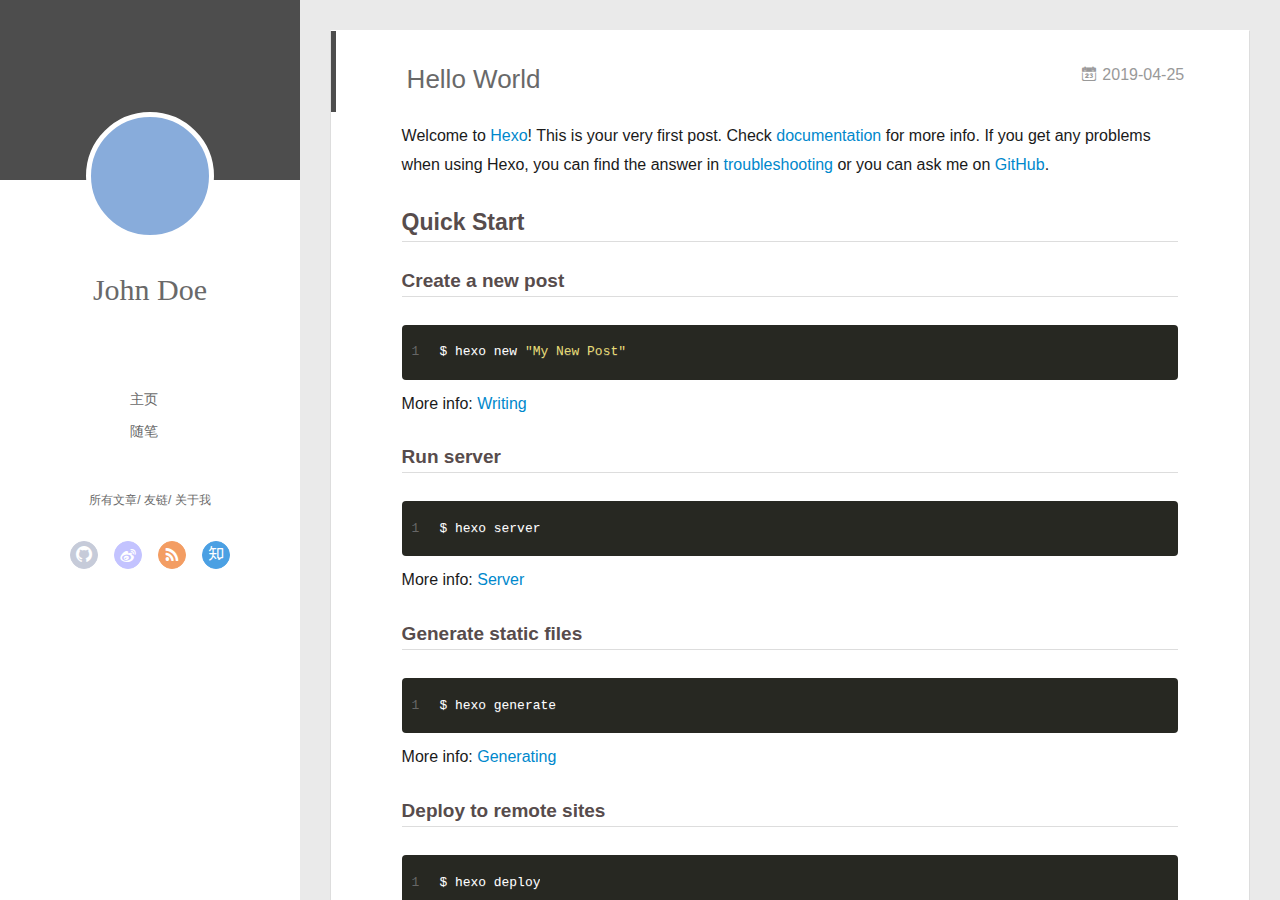
==== index.html @ 86661633 "Site updated: 2019-04-25 14:49:35" ====
<!DOCTYPE html>
<html>
<head><meta name="generator" content="Hexo 3.8.0">
  <meta charset="utf-8">
  
  <meta name="renderer" content="webkit">
  <meta http-equiv="X-UA-Compatible" content="IE=edge">
  <link rel="dns-prefetch" href="http://yoursite.com">
  <title>Hexo</title>
  <meta name="viewport" content="width=device-width, initial-scale=1, maximum-scale=1">
  <meta property="og:type" content="website">
<meta property="og:title" content="Hexo">
<meta property="og:url" content="http://yoursite.com/index.html">
<meta property="og:site_name" content="Hexo">
<meta property="og:locale" content="default">
<meta name="twitter:card" content="summary">
<meta name="twitter:title" content="Hexo">
  
    <link rel="alternative" href="/atom.xml" title="Hexo" type="application/atom+xml">
  
  
    <link rel="icon" href="/favicon.png">
  
  <link rel="stylesheet" type="text/css" href="/./main.0cf68a.css">
  <style type="text/css">
  
    #container.show {
      background: linear-gradient(200deg,#a0cfe4,#e8c37e);
    }
  </style>
  

  

</head>
</html>
<body>
  <div id="container" q-class="show:isCtnShow">
    <canvas id="anm-canvas" class="anm-canvas"></canvas>
    <div class="left-col" q-class="show:isShow">
      
<div class="overlay" style="background: #4d4d4d"></div>
<div class="intrude-less">
	<header id="header" class="inner">
		<a href="/" class="profilepic">
			<img src class="js-avatar">
		</a>
		<hgroup>
		  <h1 class="header-author"><a href="/">John Doe</a></h1>
		</hgroup>
		

		<nav class="header-menu">
			<ul>
			
				<li><a href="/">主页</a></li>
	        
				<li><a href="/tags/随笔/">随笔</a></li>
	        
			</ul>
		</nav>
		<nav class="header-smart-menu">
    		
    			
    			<a q-on="click: openSlider(e, 'innerArchive')" href="javascript:void(0)">所有文章</a>
    			
            
    			
    			<a q-on="click: openSlider(e, 'friends')" href="javascript:void(0)">友链</a>
    			
            
    			
    			<a q-on="click: openSlider(e, 'aboutme')" href="javascript:void(0)">关于我</a>
    			
            
		</nav>
		<nav class="header-nav">
			<div class="social">
				
					<a class="github" target="_blank" href="#" title="github"><i class="icon-github"></i></a>
		        
					<a class="weibo" target="_blank" href="#" title="weibo"><i class="icon-weibo"></i></a>
		        
					<a class="rss" target="_blank" href="#" title="rss"><i class="icon-rss"></i></a>
		        
					<a class="zhihu" target="_blank" href="#" title="zhihu"><i class="icon-zhihu"></i></a>
		        
			</div>
		</nav>
	</header>		
</div>

    </div>
    <div class="mid-col" q-class="show:isShow,hide:isShow|isFalse">
      
<nav id="mobile-nav">
  	<div class="overlay js-overlay" style="background: #4d4d4d"></div>
	<div class="btnctn js-mobile-btnctn">
  		<div class="slider-trigger list" q-on="click: openSlider(e)"><i class="icon icon-sort"></i></div>
	</div>
	<div class="intrude-less">
		<header id="header" class="inner">
			<div class="profilepic">
				<img src class="js-avatar">
			</div>
			<hgroup>
			  <h1 class="header-author js-header-author">John Doe</h1>
			</hgroup>
			
			
			
				
			
				
			
			
			
			<nav class="header-nav">
				<div class="social">
					
						<a class="github" target="_blank" href="#" title="github"><i class="icon-github"></i></a>
			        
						<a class="weibo" target="_blank" href="#" title="weibo"><i class="icon-weibo"></i></a>
			        
						<a class="rss" target="_blank" href="#" title="rss"><i class="icon-rss"></i></a>
			        
						<a class="zhihu" target="_blank" href="#" title="zhihu"><i class="icon-zhihu"></i></a>
			        
				</div>
			</nav>

			<nav class="header-menu js-header-menu">
				<ul style="width: 50%">
				
				
					<li style="width: 50%"><a href="/">主页</a></li>
		        
					<li style="width: 50%"><a href="/tags/随笔/">随笔</a></li>
		        
				</ul>
			</nav>
		</header>				
	</div>
	<div class="mobile-mask" style="display:none" q-show="isShow"></div>
</nav>

      <div id="wrapper" class="body-wrap">
        <div class="menu-l">
          <div class="canvas-wrap">
            <canvas data-colors="#eaeaea" data-sectionHeight="100" data-contentId="js-content" id="myCanvas1" class="anm-canvas"></canvas>
          </div>
          <div id="js-content" class="content-ll">
            
  
    <article id="post-hello-world" class="article article-type-post  article-index" itemscope itemprop="blogPost">
  <div class="article-inner">
    
      <header class="article-header">
        
  
    <h1 itemprop="name">
      <a class="article-title" href="/2019/04/25/hello-world/">Hello World</a>
    </h1>
  

        
        <a href="/2019/04/25/hello-world/" class="archive-article-date">
  	<time datetime="2019-04-25T06:01:52.554Z" itemprop="datePublished"><i class="icon-calendar icon"></i>2019-04-25</time>
</a>
        
      </header>
    
    <div class="article-entry" itemprop="articleBody">
      
        <p>Welcome to <a href="https://hexo.io/" target="_blank" rel="noopener">Hexo</a>! This is your very first post. Check <a href="https://hexo.io/docs/" target="_blank" rel="noopener">documentation</a> for more info. If you get any problems when using Hexo, you can find the answer in <a href="https://hexo.io/docs/troubleshooting.html" target="_blank" rel="noopener">troubleshooting</a> or you can ask me on <a href="https://github.com/hexojs/hexo/issues" target="_blank" rel="noopener">GitHub</a>.</p>
<h2 id="Quick-Start"><a href="#Quick-Start" class="headerlink" title="Quick Start"></a>Quick Start</h2><h3 id="Create-a-new-post"><a href="#Create-a-new-post" class="headerlink" title="Create a new post"></a>Create a new post</h3><figure class="highlight bash"><table><tr><td class="gutter"><pre><span class="line">1</span><br></pre></td><td class="code"><pre><span class="line">$ hexo new <span class="string">"My New Post"</span></span><br></pre></td></tr></table></figure>
<p>More info: <a href="https://hexo.io/docs/writing.html" target="_blank" rel="noopener">Writing</a></p>
<h3 id="Run-server"><a href="#Run-server" class="headerlink" title="Run server"></a>Run server</h3><figure class="highlight bash"><table><tr><td class="gutter"><pre><span class="line">1</span><br></pre></td><td class="code"><pre><span class="line">$ hexo server</span><br></pre></td></tr></table></figure>
<p>More info: <a href="https://hexo.io/docs/server.html" target="_blank" rel="noopener">Server</a></p>
<h3 id="Generate-static-files"><a href="#Generate-static-files" class="headerlink" title="Generate static files"></a>Generate static files</h3><figure class="highlight bash"><table><tr><td class="gutter"><pre><span class="line">1</span><br></pre></td><td class="code"><pre><span class="line">$ hexo generate</span><br></pre></td></tr></table></figure>
<p>More info: <a href="https://hexo.io/docs/generating.html" target="_blank" rel="noopener">Generating</a></p>
<h3 id="Deploy-to-remote-sites"><a href="#Deploy-to-remote-sites" class="headerlink" title="Deploy to remote sites"></a>Deploy to remote sites</h3><figure class="highlight bash"><table><tr><td class="gutter"><pre><span class="line">1</span><br></pre></td><td class="code"><pre><span class="line">$ hexo deploy</span><br></pre></td></tr></table></figure>
<p>More info: <a href="https://hexo.io/docs/deployment.html" target="_blank" rel="noopener">Deployment</a></p>

      

      
    </div>
    <div class="article-info article-info-index">
      
      
      

      
        <p class="article-more-link">
          <a class="article-more-a" href="/2019/04/25/hello-world/">展开全文 >></a>
        </p>
      

      
      <div class="clearfix"></div>
    </div>
  </div>
</article>

<aside class="wrap-side-operation">
    <div class="mod-side-operation">
        
        <div class="jump-container" id="js-jump-container" style="display:none;">
            <a href="javascript:void(0)" class="mod-side-operation__jump-to-top">
                <i class="icon-font icon-back"></i>
            </a>
            <div id="js-jump-plan-container" class="jump-plan-container" style="top: -11px;">
                <i class="icon-font icon-plane jump-plane"></i>
            </div>
        </div>
        
        
    </div>
</aside>




  
  


          </div>
        </div>
      </div>
      <footer id="footer">
  <div class="outer">
    <div id="footer-info">
    	<div class="footer-left">
    		&copy; 2019 John Doe
    	</div>
      	<div class="footer-right">
      		<a href="http://hexo.io/" target="_blank">Hexo</a>  Theme <a href="https://github.com/litten/hexo-theme-yilia" target="_blank">Yilia</a> by Litten
      	</div>
    </div>
  </div>
</footer>
    </div>
    <script>
	var yiliaConfig = {
		mathjax: false,
		isHome: true,
		isPost: false,
		isArchive: false,
		isTag: false,
		isCategory: false,
		open_in_new: false,
		toc_hide_index: true,
		root: "/",
		innerArchive: true,
		showTags: false
	}
</script>

<script>!function(t){function n(e){if(r[e])return r[e].exports;var i=r[e]={exports:{},id:e,loaded:!1};return t[e].call(i.exports,i,i.exports,n),i.loaded=!0,i.exports}var r={};n.m=t,n.c=r,n.p="./",n(0)}([function(t,n,r){r(195),t.exports=r(191)},function(t,n,r){var e=r(3),i=r(52),o=r(27),u=r(28),c=r(53),f="prototype",a=function(t,n,r){var s,l,h,v,p=t&a.F,d=t&a.G,y=t&a.S,g=t&a.P,b=t&a.B,m=d?e:y?e[n]||(e[n]={}):(e[n]||{})[f],x=d?i:i[n]||(i[n]={}),w=x[f]||(x[f]={});d&&(r=n);for(s in r)l=!p&&m&&void 0!==m[s],h=(l?m:r)[s],v=b&&l?c(h,e):g&&"function"==typeof h?c(Function.call,h):h,m&&u(m,s,h,t&a.U),x[s]!=h&&o(x,s,v),g&&w[s]!=h&&(w[s]=h)};e.core=i,a.F=1,a.G=2,a.S=4,a.P=8,a.B=16,a.W=32,a.U=64,a.R=128,t.exports=a},function(t,n,r){var e=r(6);t.exports=function(t){if(!e(t))throw TypeError(t+" is not an object!");return t}},function(t,n){var r=t.exports="undefined"!=typeof window&&window.Math==Math?window:"undefined"!=typeof self&&self.Math==Math?self:Function("return this")();"number"==typeof __g&&(__g=r)},function(t,n){t.exports=function(t){try{return!!t()}catch(t){return!0}}},function(t,n){var r=t.exports="undefined"!=typeof window&&window.Math==Math?window:"undefined"!=typeof self&&self.Math==Math?self:Function("return this")();"number"==typeof __g&&(__g=r)},function(t,n){t.exports=function(t){return"object"==typeof t?null!==t:"function"==typeof t}},function(t,n,r){var e=r(126)("wks"),i=r(76),o=r(3).Symbol,u="function"==typeof o;(t.exports=function(t){return e[t]||(e[t]=u&&o[t]||(u?o:i)("Symbol."+t))}).store=e},function(t,n){var r={}.hasOwnProperty;t.exports=function(t,n){return r.call(t,n)}},function(t,n,r){var e=r(94),i=r(33);t.exports=function(t){return e(i(t))}},function(t,n,r){t.exports=!r(4)(function(){return 7!=Object.defineProperty({},"a",{get:function(){return 7}}).a})},function(t,n,r){var e=r(2),i=r(167),o=r(50),u=Object.defineProperty;n.f=r(10)?Object.defineProperty:function(t,n,r){if(e(t),n=o(n,!0),e(r),i)try{return u(t,n,r)}catch(t){}if("get"in r||"set"in r)throw TypeError("Accessors not supported!");return"value"in r&&(t[n]=r.value),t}},function(t,n,r){t.exports=!r(18)(function(){return 7!=Object.defineProperty({},"a",{get:function(){return 7}}).a})},function(t,n,r){var e=r(14),i=r(22);t.exports=r(12)?function(t,n,r){return e.f(t,n,i(1,r))}:function(t,n,r){return t[n]=r,t}},function(t,n,r){var e=r(20),i=r(58),o=r(42),u=Object.defineProperty;n.f=r(12)?Object.defineProperty:function(t,n,r){if(e(t),n=o(n,!0),e(r),i)try{return u(t,n,r)}catch(t){}if("get"in r||"set"in r)throw TypeError("Accessors not supported!");return"value"in r&&(t[n]=r.value),t}},function(t,n,r){var e=r(40)("wks"),i=r(23),o=r(5).Symbol,u="function"==typeof o;(t.exports=function(t){return e[t]||(e[t]=u&&o[t]||(u?o:i)("Symbol."+t))}).store=e},function(t,n,r){var e=r(67),i=Math.min;t.exports=function(t){return t>0?i(e(t),9007199254740991):0}},function(t,n,r){var e=r(46);t.exports=function(t){return Object(e(t))}},function(t,n){t.exports=function(t){try{return!!t()}catch(t){return!0}}},function(t,n,r){var e=r(63),i=r(34);t.exports=Object.keys||function(t){return e(t,i)}},function(t,n,r){var e=r(21);t.exports=function(t){if(!e(t))throw TypeError(t+" is not an object!");return t}},function(t,n){t.exports=function(t){return"object"==typeof t?null!==t:"function"==typeof t}},function(t,n){t.exports=function(t,n){return{enumerable:!(1&t),configurable:!(2&t),writable:!(4&t),value:n}}},function(t,n){var r=0,e=Math.random();t.exports=function(t){return"Symbol(".concat(void 0===t?"":t,")_",(++r+e).toString(36))}},function(t,n){var r={}.hasOwnProperty;t.exports=function(t,n){return r.call(t,n)}},function(t,n){var r=t.exports={version:"2.4.0"};"number"==typeof __e&&(__e=r)},function(t,n){t.exports=function(t){if("function"!=typeof t)throw TypeError(t+" is not a function!");return t}},function(t,n,r){var e=r(11),i=r(66);t.exports=r(10)?function(t,n,r){return e.f(t,n,i(1,r))}:function(t,n,r){return t[n]=r,t}},function(t,n,r){var e=r(3),i=r(27),o=r(24),u=r(76)("src"),c="toString",f=Function[c],a=(""+f).split(c);r(52).inspectSource=function(t){return f.call(t)},(t.exports=function(t,n,r,c){var f="function"==typeof r;f&&(o(r,"name")||i(r,"name",n)),t[n]!==r&&(f&&(o(r,u)||i(r,u,t[n]?""+t[n]:a.join(String(n)))),t===e?t[n]=r:c?t[n]?t[n]=r:i(t,n,r):(delete t[n],i(t,n,r)))})(Function.prototype,c,function(){return"function"==typeof this&&this[u]||f.call(this)})},function(t,n,r){var e=r(1),i=r(4),o=r(46),u=function(t,n,r,e){var i=String(o(t)),u="<"+n;return""!==r&&(u+=" "+r+'="'+String(e).replace(/"/g,"&quot;")+'"'),u+">"+i+"</"+n+">"};t.exports=function(t,n){var r={};r[t]=n(u),e(e.P+e.F*i(function(){var n=""[t]('"');return n!==n.toLowerCase()||n.split('"').length>3}),"String",r)}},function(t,n,r){var e=r(115),i=r(46);t.exports=function(t){return e(i(t))}},function(t,n,r){var e=r(116),i=r(66),o=r(30),u=r(50),c=r(24),f=r(167),a=Object.getOwnPropertyDescriptor;n.f=r(10)?a:function(t,n){if(t=o(t),n=u(n,!0),f)try{return a(t,n)}catch(t){}if(c(t,n))return i(!e.f.call(t,n),t[n])}},function(t,n,r){var e=r(24),i=r(17),o=r(145)("IE_PROTO"),u=Object.prototype;t.exports=Object.getPrototypeOf||function(t){return t=i(t),e(t,o)?t[o]:"function"==typeof t.constructor&&t instanceof t.constructor?t.constructor.prototype:t instanceof Object?u:null}},function(t,n){t.exports=function(t){if(void 0==t)throw TypeError("Can't call method on  "+t);return t}},function(t,n){t.exports="constructor,hasOwnProperty,isPrototypeOf,propertyIsEnumerable,toLocaleString,toString,valueOf".split(",")},function(t,n){t.exports={}},function(t,n){t.exports=!0},function(t,n){n.f={}.propertyIsEnumerable},function(t,n,r){var e=r(14).f,i=r(8),o=r(15)("toStringTag");t.exports=function(t,n,r){t&&!i(t=r?t:t.prototype,o)&&e(t,o,{configurable:!0,value:n})}},function(t,n,r){var e=r(40)("keys"),i=r(23);t.exports=function(t){return e[t]||(e[t]=i(t))}},function(t,n,r){var e=r(5),i="__core-js_shared__",o=e[i]||(e[i]={});t.exports=function(t){return o[t]||(o[t]={})}},function(t,n){var r=Math.ceil,e=Math.floor;t.exports=function(t){return isNaN(t=+t)?0:(t>0?e:r)(t)}},function(t,n,r){var e=r(21);t.exports=function(t,n){if(!e(t))return t;var r,i;if(n&&"function"==typeof(r=t.toString)&&!e(i=r.call(t)))return i;if("function"==typeof(r=t.valueOf)&&!e(i=r.call(t)))return i;if(!n&&"function"==typeof(r=t.toString)&&!e(i=r.call(t)))return i;throw TypeError("Can't convert object to primitive value")}},function(t,n,r){var e=r(5),i=r(25),o=r(36),u=r(44),c=r(14).f;t.exports=function(t){var n=i.Symbol||(i.Symbol=o?{}:e.Symbol||{});"_"==t.charAt(0)||t in n||c(n,t,{value:u.f(t)})}},function(t,n,r){n.f=r(15)},function(t,n){var r={}.toString;t.exports=function(t){return r.call(t).slice(8,-1)}},function(t,n){t.exports=function(t){if(void 0==t)throw TypeError("Can't call method on  "+t);return t}},function(t,n,r){var e=r(4);t.exports=function(t,n){return!!t&&e(function(){n?t.call(null,function(){},1):t.call(null)})}},function(t,n,r){var e=r(53),i=r(115),o=r(17),u=r(16),c=r(203);t.exports=function(t,n){var r=1==t,f=2==t,a=3==t,s=4==t,l=6==t,h=5==t||l,v=n||c;return function(n,c,p){for(var d,y,g=o(n),b=i(g),m=e(c,p,3),x=u(b.length),w=0,S=r?v(n,x):f?v(n,0):void 0;x>w;w++)if((h||w in b)&&(d=b[w],y=m(d,w,g),t))if(r)S[w]=y;else if(y)switch(t){case 3:return!0;case 5:return d;case 6:return w;case 2:S.push(d)}else if(s)return!1;return l?-1:a||s?s:S}}},function(t,n,r){var e=r(1),i=r(52),o=r(4);t.exports=function(t,n){var r=(i.Object||{})[t]||Object[t],u={};u[t]=n(r),e(e.S+e.F*o(function(){r(1)}),"Object",u)}},function(t,n,r){var e=r(6);t.exports=function(t,n){if(!e(t))return t;var r,i;if(n&&"function"==typeof(r=t.toString)&&!e(i=r.call(t)))return i;if("function"==typeof(r=t.valueOf)&&!e(i=r.call(t)))return i;if(!n&&"function"==typeof(r=t.toString)&&!e(i=r.call(t)))return i;throw TypeError("Can't convert object to primitive value")}},function(t,n,r){var e=r(5),i=r(25),o=r(91),u=r(13),c="prototype",f=function(t,n,r){var a,s,l,h=t&f.F,v=t&f.G,p=t&f.S,d=t&f.P,y=t&f.B,g=t&f.W,b=v?i:i[n]||(i[n]={}),m=b[c],x=v?e:p?e[n]:(e[n]||{})[c];v&&(r=n);for(a in r)(s=!h&&x&&void 0!==x[a])&&a in b||(l=s?x[a]:r[a],b[a]=v&&"function"!=typeof x[a]?r[a]:y&&s?o(l,e):g&&x[a]==l?function(t){var n=function(n,r,e){if(this instanceof t){switch(arguments.length){case 0:return new t;case 1:return new t(n);case 2:return new t(n,r)}return new t(n,r,e)}return t.apply(this,arguments)};return n[c]=t[c],n}(l):d&&"function"==typeof l?o(Function.call,l):l,d&&((b.virtual||(b.virtual={}))[a]=l,t&f.R&&m&&!m[a]&&u(m,a,l)))};f.F=1,f.G=2,f.S=4,f.P=8,f.B=16,f.W=32,f.U=64,f.R=128,t.exports=f},function(t,n){var r=t.exports={version:"2.4.0"};"number"==typeof __e&&(__e=r)},function(t,n,r){var e=r(26);t.exports=function(t,n,r){if(e(t),void 0===n)return t;switch(r){case 1:return function(r){return t.call(n,r)};case 2:return function(r,e){return t.call(n,r,e)};case 3:return function(r,e,i){return t.call(n,r,e,i)}}return function(){return t.apply(n,arguments)}}},function(t,n,r){var e=r(183),i=r(1),o=r(126)("metadata"),u=o.store||(o.store=new(r(186))),c=function(t,n,r){var i=u.get(t);if(!i){if(!r)return;u.set(t,i=new e)}var o=i.get(n);if(!o){if(!r)return;i.set(n,o=new e)}return o},f=function(t,n,r){var e=c(n,r,!1);return void 0!==e&&e.has(t)},a=function(t,n,r){var e=c(n,r,!1);return void 0===e?void 0:e.get(t)},s=function(t,n,r,e){c(r,e,!0).set(t,n)},l=function(t,n){var r=c(t,n,!1),e=[];return r&&r.forEach(function(t,n){e.push(n)}),e},h=function(t){return void 0===t||"symbol"==typeof t?t:String(t)},v=function(t){i(i.S,"Reflect",t)};t.exports={store:u,map:c,has:f,get:a,set:s,keys:l,key:h,exp:v}},function(t,n,r){"use strict";if(r(10)){var e=r(69),i=r(3),o=r(4),u=r(1),c=r(127),f=r(152),a=r(53),s=r(68),l=r(66),h=r(27),v=r(73),p=r(67),d=r(16),y=r(75),g=r(50),b=r(24),m=r(180),x=r(114),w=r(6),S=r(17),_=r(137),O=r(70),E=r(32),P=r(71).f,j=r(154),F=r(76),M=r(7),A=r(48),N=r(117),T=r(146),I=r(155),k=r(80),L=r(123),R=r(74),C=r(130),D=r(160),U=r(11),W=r(31),G=U.f,B=W.f,V=i.RangeError,z=i.TypeError,q=i.Uint8Array,K="ArrayBuffer",J="Shared"+K,Y="BYTES_PER_ELEMENT",H="prototype",$=Array[H],X=f.ArrayBuffer,Q=f.DataView,Z=A(0),tt=A(2),nt=A(3),rt=A(4),et=A(5),it=A(6),ot=N(!0),ut=N(!1),ct=I.values,ft=I.keys,at=I.entries,st=$.lastIndexOf,lt=$.reduce,ht=$.reduceRight,vt=$.join,pt=$.sort,dt=$.slice,yt=$.toString,gt=$.toLocaleString,bt=M("iterator"),mt=M("toStringTag"),xt=F("typed_constructor"),wt=F("def_constructor"),St=c.CONSTR,_t=c.TYPED,Ot=c.VIEW,Et="Wrong length!",Pt=A(1,function(t,n){return Tt(T(t,t[wt]),n)}),jt=o(function(){return 1===new q(new Uint16Array([1]).buffer)[0]}),Ft=!!q&&!!q[H].set&&o(function(){new q(1).set({})}),Mt=function(t,n){if(void 0===t)throw z(Et);var r=+t,e=d(t);if(n&&!m(r,e))throw V(Et);return e},At=function(t,n){var r=p(t);if(r<0||r%n)throw V("Wrong offset!");return r},Nt=function(t){if(w(t)&&_t in t)return t;throw z(t+" is not a typed array!")},Tt=function(t,n){if(!(w(t)&&xt in t))throw z("It is not a typed array constructor!");return new t(n)},It=function(t,n){return kt(T(t,t[wt]),n)},kt=function(t,n){for(var r=0,e=n.length,i=Tt(t,e);e>r;)i[r]=n[r++];return i},Lt=function(t,n,r){G(t,n,{get:function(){return this._d[r]}})},Rt=function(t){var n,r,e,i,o,u,c=S(t),f=arguments.length,s=f>1?arguments[1]:void 0,l=void 0!==s,h=j(c);if(void 0!=h&&!_(h)){for(u=h.call(c),e=[],n=0;!(o=u.next()).done;n++)e.push(o.value);c=e}for(l&&f>2&&(s=a(s,arguments[2],2)),n=0,r=d(c.length),i=Tt(this,r);r>n;n++)i[n]=l?s(c[n],n):c[n];return i},Ct=function(){for(var t=0,n=arguments.length,r=Tt(this,n);n>t;)r[t]=arguments[t++];return r},Dt=!!q&&o(function(){gt.call(new q(1))}),Ut=function(){return gt.apply(Dt?dt.call(Nt(this)):Nt(this),arguments)},Wt={copyWithin:function(t,n){return D.call(Nt(this),t,n,arguments.length>2?arguments[2]:void 0)},every:function(t){return rt(Nt(this),t,arguments.length>1?arguments[1]:void 0)},fill:function(t){return C.apply(Nt(this),arguments)},filter:function(t){return It(this,tt(Nt(this),t,arguments.length>1?arguments[1]:void 0))},find:function(t){return et(Nt(this),t,arguments.length>1?arguments[1]:void 0)},findIndex:function(t){return it(Nt(this),t,arguments.length>1?arguments[1]:void 0)},forEach:function(t){Z(Nt(this),t,arguments.length>1?arguments[1]:void 0)},indexOf:function(t){return ut(Nt(this),t,arguments.length>1?arguments[1]:void 0)},includes:function(t){return ot(Nt(this),t,arguments.length>1?arguments[1]:void 0)},join:function(t){return vt.apply(Nt(this),arguments)},lastIndexOf:function(t){return st.apply(Nt(this),arguments)},map:function(t){return Pt(Nt(this),t,arguments.length>1?arguments[1]:void 0)},reduce:function(t){return lt.apply(Nt(this),arguments)},reduceRight:function(t){return ht.apply(Nt(this),arguments)},reverse:function(){for(var t,n=this,r=Nt(n).length,e=Math.floor(r/2),i=0;i<e;)t=n[i],n[i++]=n[--r],n[r]=t;return n},some:function(t){return nt(Nt(this),t,arguments.length>1?arguments[1]:void 0)},sort:function(t){return pt.call(Nt(this),t)},subarray:function(t,n){var r=Nt(this),e=r.length,i=y(t,e);return new(T(r,r[wt]))(r.buffer,r.byteOffset+i*r.BYTES_PER_ELEMENT,d((void 0===n?e:y(n,e))-i))}},Gt=function(t,n){return It(this,dt.call(Nt(this),t,n))},Bt=function(t){Nt(this);var n=At(arguments[1],1),r=this.length,e=S(t),i=d(e.length),o=0;if(i+n>r)throw V(Et);for(;o<i;)this[n+o]=e[o++]},Vt={entries:function(){return at.call(Nt(this))},keys:function(){return ft.call(Nt(this))},values:function(){return ct.call(Nt(this))}},zt=function(t,n){return w(t)&&t[_t]&&"symbol"!=typeof n&&n in t&&String(+n)==String(n)},qt=function(t,n){return zt(t,n=g(n,!0))?l(2,t[n]):B(t,n)},Kt=function(t,n,r){return!(zt(t,n=g(n,!0))&&w(r)&&b(r,"value"))||b(r,"get")||b(r,"set")||r.configurable||b(r,"writable")&&!r.writable||b(r,"enumerable")&&!r.enumerable?G(t,n,r):(t[n]=r.value,t)};St||(W.f=qt,U.f=Kt),u(u.S+u.F*!St,"Object",{getOwnPropertyDescriptor:qt,defineProperty:Kt}),o(function(){yt.call({})})&&(yt=gt=function(){return vt.call(this)});var Jt=v({},Wt);v(Jt,Vt),h(Jt,bt,Vt.values),v(Jt,{slice:Gt,set:Bt,constructor:function(){},toString:yt,toLocaleString:Ut}),Lt(Jt,"buffer","b"),Lt(Jt,"byteOffset","o"),Lt(Jt,"byteLength","l"),Lt(Jt,"length","e"),G(Jt,mt,{get:function(){return this[_t]}}),t.exports=function(t,n,r,f){f=!!f;var a=t+(f?"Clamped":"")+"Array",l="Uint8Array"!=a,v="get"+t,p="set"+t,y=i[a],g=y||{},b=y&&E(y),m=!y||!c.ABV,S={},_=y&&y[H],j=function(t,r){var e=t._d;return e.v[v](r*n+e.o,jt)},F=function(t,r,e){var i=t._d;f&&(e=(e=Math.round(e))<0?0:e>255?255:255&e),i.v[p](r*n+i.o,e,jt)},M=function(t,n){G(t,n,{get:function(){return j(this,n)},set:function(t){return F(this,n,t)},enumerable:!0})};m?(y=r(function(t,r,e,i){s(t,y,a,"_d");var o,u,c,f,l=0,v=0;if(w(r)){if(!(r instanceof X||(f=x(r))==K||f==J))return _t in r?kt(y,r):Rt.call(y,r);o=r,v=At(e,n);var p=r.byteLength;if(void 0===i){if(p%n)throw V(Et);if((u=p-v)<0)throw V(Et)}else if((u=d(i)*n)+v>p)throw V(Et);c=u/n}else c=Mt(r,!0),u=c*n,o=new X(u);for(h(t,"_d",{b:o,o:v,l:u,e:c,v:new Q(o)});l<c;)M(t,l++)}),_=y[H]=O(Jt),h(_,"constructor",y)):L(function(t){new y(null),new y(t)},!0)||(y=r(function(t,r,e,i){s(t,y,a);var o;return w(r)?r instanceof X||(o=x(r))==K||o==J?void 0!==i?new g(r,At(e,n),i):void 0!==e?new g(r,At(e,n)):new g(r):_t in r?kt(y,r):Rt.call(y,r):new g(Mt(r,l))}),Z(b!==Function.prototype?P(g).concat(P(b)):P(g),function(t){t in y||h(y,t,g[t])}),y[H]=_,e||(_.constructor=y));var A=_[bt],N=!!A&&("values"==A.name||void 0==A.name),T=Vt.values;h(y,xt,!0),h(_,_t,a),h(_,Ot,!0),h(_,wt,y),(f?new y(1)[mt]==a:mt in _)||G(_,mt,{get:function(){return a}}),S[a]=y,u(u.G+u.W+u.F*(y!=g),S),u(u.S,a,{BYTES_PER_ELEMENT:n,from:Rt,of:Ct}),Y in _||h(_,Y,n),u(u.P,a,Wt),R(a),u(u.P+u.F*Ft,a,{set:Bt}),u(u.P+u.F*!N,a,Vt),u(u.P+u.F*(_.toString!=yt),a,{toString:yt}),u(u.P+u.F*o(function(){new y(1).slice()}),a,{slice:Gt}),u(u.P+u.F*(o(function(){return[1,2].toLocaleString()!=new y([1,2]).toLocaleString()})||!o(function(){_.toLocaleString.call([1,2])})),a,{toLocaleString:Ut}),k[a]=N?A:T,e||N||h(_,bt,T)}}else t.exports=function(){}},function(t,n){var r={}.toString;t.exports=function(t){return r.call(t).slice(8,-1)}},function(t,n,r){var e=r(21),i=r(5).document,o=e(i)&&e(i.createElement);t.exports=function(t){return o?i.createElement(t):{}}},function(t,n,r){t.exports=!r(12)&&!r(18)(function(){return 7!=Object.defineProperty(r(57)("div"),"a",{get:function(){return 7}}).a})},function(t,n,r){"use strict";var e=r(36),i=r(51),o=r(64),u=r(13),c=r(8),f=r(35),a=r(96),s=r(38),l=r(103),h=r(15)("iterator"),v=!([].keys&&"next"in[].keys()),p="keys",d="values",y=function(){return this};t.exports=function(t,n,r,g,b,m,x){a(r,n,g);var w,S,_,O=function(t){if(!v&&t in F)return F[t];switch(t){case p:case d:return function(){return new r(this,t)}}return function(){return new r(this,t)}},E=n+" Iterator",P=b==d,j=!1,F=t.prototype,M=F[h]||F["@@iterator"]||b&&F[b],A=M||O(b),N=b?P?O("entries"):A:void 0,T="Array"==n?F.entries||M:M;if(T&&(_=l(T.call(new t)))!==Object.prototype&&(s(_,E,!0),e||c(_,h)||u(_,h,y)),P&&M&&M.name!==d&&(j=!0,A=function(){return M.call(this)}),e&&!x||!v&&!j&&F[h]||u(F,h,A),f[n]=A,f[E]=y,b)if(w={values:P?A:O(d),keys:m?A:O(p),entries:N},x)for(S in w)S in F||o(F,S,w[S]);else i(i.P+i.F*(v||j),n,w);return w}},function(t,n,r){var e=r(20),i=r(100),o=r(34),u=r(39)("IE_PROTO"),c=function(){},f="prototype",a=function(){var t,n=r(57)("iframe"),e=o.length;for(n.style.display="none",r(93).appendChild(n),n.src="javascript:",t=n.contentWindow.document,t.open(),t.write("<script>document.F=Object<\/script>"),t.close(),a=t.F;e--;)delete a[f][o[e]];return a()};t.exports=Object.create||function(t,n){var r;return null!==t?(c[f]=e(t),r=new c,c[f]=null,r[u]=t):r=a(),void 0===n?r:i(r,n)}},function(t,n,r){var e=r(63),i=r(34).concat("length","prototype");n.f=Object.getOwnPropertyNames||function(t){return e(t,i)}},function(t,n){n.f=Object.getOwnPropertySymbols},function(t,n,r){var e=r(8),i=r(9),o=r(90)(!1),u=r(39)("IE_PROTO");t.exports=function(t,n){var r,c=i(t),f=0,a=[];for(r in c)r!=u&&e(c,r)&&a.push(r);for(;n.length>f;)e(c,r=n[f++])&&(~o(a,r)||a.push(r));return a}},function(t,n,r){t.exports=r(13)},function(t,n,r){var e=r(76)("meta"),i=r(6),o=r(24),u=r(11).f,c=0,f=Object.isExtensible||function(){return!0},a=!r(4)(function(){return f(Object.preventExtensions({}))}),s=function(t){u(t,e,{value:{i:"O"+ ++c,w:{}}})},l=function(t,n){if(!i(t))return"symbol"==typeof t?t:("string"==typeof t?"S":"P")+t;if(!o(t,e)){if(!f(t))return"F";if(!n)return"E";s(t)}return t[e].i},h=function(t,n){if(!o(t,e)){if(!f(t))return!0;if(!n)return!1;s(t)}return t[e].w},v=function(t){return a&&p.NEED&&f(t)&&!o(t,e)&&s(t),t},p=t.exports={KEY:e,NEED:!1,fastKey:l,getWeak:h,onFreeze:v}},function(t,n){t.exports=function(t,n){return{enumerable:!(1&t),configurable:!(2&t),writable:!(4&t),value:n}}},function(t,n){var r=Math.ceil,e=Math.floor;t.exports=function(t){return isNaN(t=+t)?0:(t>0?e:r)(t)}},function(t,n){t.exports=function(t,n,r,e){if(!(t instanceof n)||void 0!==e&&e in t)throw TypeError(r+": incorrect invocation!");return t}},function(t,n){t.exports=!1},function(t,n,r){var e=r(2),i=r(173),o=r(133),u=r(145)("IE_PROTO"),c=function(){},f="prototype",a=function(){var t,n=r(132)("iframe"),e=o.length;for(n.style.display="none",r(135).appendChild(n),n.src="javascript:",t=n.contentWindow.document,t.open(),t.write("<script>document.F=Object<\/script>"),t.close(),a=t.F;e--;)delete a[f][o[e]];return a()};t.exports=Object.create||function(t,n){var r;return null!==t?(c[f]=e(t),r=new c,c[f]=null,r[u]=t):r=a(),void 0===n?r:i(r,n)}},function(t,n,r){var e=r(175),i=r(133).concat("length","prototype");n.f=Object.getOwnPropertyNames||function(t){return e(t,i)}},function(t,n,r){var e=r(175),i=r(133);t.exports=Object.keys||function(t){return e(t,i)}},function(t,n,r){var e=r(28);t.exports=function(t,n,r){for(var i in n)e(t,i,n[i],r);return t}},function(t,n,r){"use strict";var e=r(3),i=r(11),o=r(10),u=r(7)("species");t.exports=function(t){var n=e[t];o&&n&&!n[u]&&i.f(n,u,{configurable:!0,get:function(){return this}})}},function(t,n,r){var e=r(67),i=Math.max,o=Math.min;t.exports=function(t,n){return t=e(t),t<0?i(t+n,0):o(t,n)}},function(t,n){var r=0,e=Math.random();t.exports=function(t){return"Symbol(".concat(void 0===t?"":t,")_",(++r+e).toString(36))}},function(t,n,r){var e=r(33);t.exports=function(t){return Object(e(t))}},function(t,n,r){var e=r(7)("unscopables"),i=Array.prototype;void 0==i[e]&&r(27)(i,e,{}),t.exports=function(t){i[e][t]=!0}},function(t,n,r){var e=r(53),i=r(169),o=r(137),u=r(2),c=r(16),f=r(154),a={},s={},n=t.exports=function(t,n,r,l,h){var v,p,d,y,g=h?function(){return t}:f(t),b=e(r,l,n?2:1),m=0;if("function"!=typeof g)throw TypeError(t+" is not iterable!");if(o(g)){for(v=c(t.length);v>m;m++)if((y=n?b(u(p=t[m])[0],p[1]):b(t[m]))===a||y===s)return y}else for(d=g.call(t);!(p=d.next()).done;)if((y=i(d,b,p.value,n))===a||y===s)return y};n.BREAK=a,n.RETURN=s},function(t,n){t.exports={}},function(t,n,r){var e=r(11).f,i=r(24),o=r(7)("toStringTag");t.exports=function(t,n,r){t&&!i(t=r?t:t.prototype,o)&&e(t,o,{configurable:!0,value:n})}},function(t,n,r){var e=r(1),i=r(46),o=r(4),u=r(150),c="["+u+"]",f="​",a=RegExp("^"+c+c+"*"),s=RegExp(c+c+"*$"),l=function(t,n,r){var i={},c=o(function(){return!!u[t]()||f[t]()!=f}),a=i[t]=c?n(h):u[t];r&&(i[r]=a),e(e.P+e.F*c,"String",i)},h=l.trim=function(t,n){return t=String(i(t)),1&n&&(t=t.replace(a,"")),2&n&&(t=t.replace(s,"")),t};t.exports=l},function(t,n,r){t.exports={default:r(86),__esModule:!0}},function(t,n,r){t.exports={default:r(87),__esModule:!0}},function(t,n,r){"use strict";function e(t){return t&&t.__esModule?t:{default:t}}n.__esModule=!0;var i=r(84),o=e(i),u=r(83),c=e(u),f="function"==typeof c.default&&"symbol"==typeof o.default?function(t){return typeof t}:function(t){return t&&"function"==typeof c.default&&t.constructor===c.default&&t!==c.default.prototype?"symbol":typeof t};n.default="function"==typeof c.default&&"symbol"===f(o.default)?function(t){return void 0===t?"undefined":f(t)}:function(t){return t&&"function"==typeof c.default&&t.constructor===c.default&&t!==c.default.prototype?"symbol":void 0===t?"undefined":f(t)}},function(t,n,r){r(110),r(108),r(111),r(112),t.exports=r(25).Symbol},function(t,n,r){r(109),r(113),t.exports=r(44).f("iterator")},function(t,n){t.exports=function(t){if("function"!=typeof t)throw TypeError(t+" is not a function!");return t}},function(t,n){t.exports=function(){}},function(t,n,r){var e=r(9),i=r(106),o=r(105);t.exports=function(t){return function(n,r,u){var c,f=e(n),a=i(f.length),s=o(u,a);if(t&&r!=r){for(;a>s;)if((c=f[s++])!=c)return!0}else for(;a>s;s++)if((t||s in f)&&f[s]===r)return t||s||0;return!t&&-1}}},function(t,n,r){var e=r(88);t.exports=function(t,n,r){if(e(t),void 0===n)return t;switch(r){case 1:return function(r){return t.call(n,r)};case 2:return function(r,e){return t.call(n,r,e)};case 3:return function(r,e,i){return t.call(n,r,e,i)}}return function(){return t.apply(n,arguments)}}},function(t,n,r){var e=r(19),i=r(62),o=r(37);t.exports=function(t){var n=e(t),r=i.f;if(r)for(var u,c=r(t),f=o.f,a=0;c.length>a;)f.call(t,u=c[a++])&&n.push(u);return n}},function(t,n,r){t.exports=r(5).document&&document.documentElement},function(t,n,r){var e=r(56);t.exports=Object("z").propertyIsEnumerable(0)?Object:function(t){return"String"==e(t)?t.split(""):Object(t)}},function(t,n,r){var e=r(56);t.exports=Array.isArray||function(t){return"Array"==e(t)}},function(t,n,r){"use strict";var e=r(60),i=r(22),o=r(38),u={};r(13)(u,r(15)("iterator"),function(){return this}),t.exports=function(t,n,r){t.prototype=e(u,{next:i(1,r)}),o(t,n+" Iterator")}},function(t,n){t.exports=function(t,n){return{value:n,done:!!t}}},function(t,n,r){var e=r(19),i=r(9);t.exports=function(t,n){for(var r,o=i(t),u=e(o),c=u.length,f=0;c>f;)if(o[r=u[f++]]===n)return r}},function(t,n,r){var e=r(23)("meta"),i=r(21),o=r(8),u=r(14).f,c=0,f=Object.isExtensible||function(){return!0},a=!r(18)(function(){return f(Object.preventExtensions({}))}),s=function(t){u(t,e,{value:{i:"O"+ ++c,w:{}}})},l=function(t,n){if(!i(t))return"symbol"==typeof t?t:("string"==typeof t?"S":"P")+t;if(!o(t,e)){if(!f(t))return"F";if(!n)return"E";s(t)}return t[e].i},h=function(t,n){if(!o(t,e)){if(!f(t))return!0;if(!n)return!1;s(t)}return t[e].w},v=function(t){return a&&p.NEED&&f(t)&&!o(t,e)&&s(t),t},p=t.exports={KEY:e,NEED:!1,fastKey:l,getWeak:h,onFreeze:v}},function(t,n,r){var e=r(14),i=r(20),o=r(19);t.exports=r(12)?Object.defineProperties:function(t,n){i(t);for(var r,u=o(n),c=u.length,f=0;c>f;)e.f(t,r=u[f++],n[r]);return t}},function(t,n,r){var e=r(37),i=r(22),o=r(9),u=r(42),c=r(8),f=r(58),a=Object.getOwnPropertyDescriptor;n.f=r(12)?a:function(t,n){if(t=o(t),n=u(n,!0),f)try{return a(t,n)}catch(t){}if(c(t,n))return i(!e.f.call(t,n),t[n])}},function(t,n,r){var e=r(9),i=r(61).f,o={}.toString,u="object"==typeof window&&window&&Object.getOwnPropertyNames?Object.getOwnPropertyNames(window):[],c=function(t){try{return i(t)}catch(t){return u.slice()}};t.exports.f=function(t){return u&&"[object Window]"==o.call(t)?c(t):i(e(t))}},function(t,n,r){var e=r(8),i=r(77),o=r(39)("IE_PROTO"),u=Object.prototype;t.exports=Object.getPrototypeOf||function(t){return t=i(t),e(t,o)?t[o]:"function"==typeof t.constructor&&t instanceof t.constructor?t.constructor.prototype:t instanceof Object?u:null}},function(t,n,r){var e=r(41),i=r(33);t.exports=function(t){return function(n,r){var o,u,c=String(i(n)),f=e(r),a=c.length;return f<0||f>=a?t?"":void 0:(o=c.charCodeAt(f),o<55296||o>56319||f+1===a||(u=c.charCodeAt(f+1))<56320||u>57343?t?c.charAt(f):o:t?c.slice(f,f+2):u-56320+(o-55296<<10)+65536)}}},function(t,n,r){var e=r(41),i=Math.max,o=Math.min;t.exports=function(t,n){return t=e(t),t<0?i(t+n,0):o(t,n)}},function(t,n,r){var e=r(41),i=Math.min;t.exports=function(t){return t>0?i(e(t),9007199254740991):0}},function(t,n,r){"use strict";var e=r(89),i=r(97),o=r(35),u=r(9);t.exports=r(59)(Array,"Array",function(t,n){this._t=u(t),this._i=0,this._k=n},function(){var t=this._t,n=this._k,r=this._i++;return!t||r>=t.length?(this._t=void 0,i(1)):"keys"==n?i(0,r):"values"==n?i(0,t[r]):i(0,[r,t[r]])},"values"),o.Arguments=o.Array,e("keys"),e("values"),e("entries")},function(t,n){},function(t,n,r){"use strict";var e=r(104)(!0);r(59)(String,"String",function(t){this._t=String(t),this._i=0},function(){var t,n=this._t,r=this._i;return r>=n.length?{value:void 0,done:!0}:(t=e(n,r),this._i+=t.length,{value:t,done:!1})})},function(t,n,r){"use strict";var e=r(5),i=r(8),o=r(12),u=r(51),c=r(64),f=r(99).KEY,a=r(18),s=r(40),l=r(38),h=r(23),v=r(15),p=r(44),d=r(43),y=r(98),g=r(92),b=r(95),m=r(20),x=r(9),w=r(42),S=r(22),_=r(60),O=r(102),E=r(101),P=r(14),j=r(19),F=E.f,M=P.f,A=O.f,N=e.Symbol,T=e.JSON,I=T&&T.stringify,k="prototype",L=v("_hidden"),R=v("toPrimitive"),C={}.propertyIsEnumerable,D=s("symbol-registry"),U=s("symbols"),W=s("op-symbols"),G=Object[k],B="function"==typeof N,V=e.QObject,z=!V||!V[k]||!V[k].findChild,q=o&&a(function(){return 7!=_(M({},"a",{get:function(){return M(this,"a",{value:7}).a}})).a})?function(t,n,r){var e=F(G,n);e&&delete G[n],M(t,n,r),e&&t!==G&&M(G,n,e)}:M,K=function(t){var n=U[t]=_(N[k]);return n._k=t,n},J=B&&"symbol"==typeof N.iterator?function(t){return"symbol"==typeof t}:function(t){return t instanceof N},Y=function(t,n,r){return t===G&&Y(W,n,r),m(t),n=w(n,!0),m(r),i(U,n)?(r.enumerable?(i(t,L)&&t[L][n]&&(t[L][n]=!1),r=_(r,{enumerable:S(0,!1)})):(i(t,L)||M(t,L,S(1,{})),t[L][n]=!0),q(t,n,r)):M(t,n,r)},H=function(t,n){m(t);for(var r,e=g(n=x(n)),i=0,o=e.length;o>i;)Y(t,r=e[i++],n[r]);return t},$=function(t,n){return void 0===n?_(t):H(_(t),n)},X=function(t){var n=C.call(this,t=w(t,!0));return!(this===G&&i(U,t)&&!i(W,t))&&(!(n||!i(this,t)||!i(U,t)||i(this,L)&&this[L][t])||n)},Q=function(t,n){if(t=x(t),n=w(n,!0),t!==G||!i(U,n)||i(W,n)){var r=F(t,n);return!r||!i(U,n)||i(t,L)&&t[L][n]||(r.enumerable=!0),r}},Z=function(t){for(var n,r=A(x(t)),e=[],o=0;r.length>o;)i(U,n=r[o++])||n==L||n==f||e.push(n);return e},tt=function(t){for(var n,r=t===G,e=A(r?W:x(t)),o=[],u=0;e.length>u;)!i(U,n=e[u++])||r&&!i(G,n)||o.push(U[n]);return o};B||(N=function(){if(this instanceof N)throw TypeError("Symbol is not a constructor!");var t=h(arguments.length>0?arguments[0]:void 0),n=function(r){this===G&&n.call(W,r),i(this,L)&&i(this[L],t)&&(this[L][t]=!1),q(this,t,S(1,r))};return o&&z&&q(G,t,{configurable:!0,set:n}),K(t)},c(N[k],"toString",function(){return this._k}),E.f=Q,P.f=Y,r(61).f=O.f=Z,r(37).f=X,r(62).f=tt,o&&!r(36)&&c(G,"propertyIsEnumerable",X,!0),p.f=function(t){return K(v(t))}),u(u.G+u.W+u.F*!B,{Symbol:N});for(var nt="hasInstance,isConcatSpreadable,iterator,match,replace,search,species,split,toPrimitive,toStringTag,unscopables".split(","),rt=0;nt.length>rt;)v(nt[rt++]);for(var nt=j(v.store),rt=0;nt.length>rt;)d(nt[rt++]);u(u.S+u.F*!B,"Symbol",{for:function(t){return i(D,t+="")?D[t]:D[t]=N(t)},keyFor:function(t){if(J(t))return y(D,t);throw TypeError(t+" is not a symbol!")},useSetter:function(){z=!0},useSimple:function(){z=!1}}),u(u.S+u.F*!B,"Object",{create:$,defineProperty:Y,defineProperties:H,getOwnPropertyDescriptor:Q,getOwnPropertyNames:Z,getOwnPropertySymbols:tt}),T&&u(u.S+u.F*(!B||a(function(){var t=N();return"[null]"!=I([t])||"{}"!=I({a:t})||"{}"!=I(Object(t))})),"JSON",{stringify:function(t){if(void 0!==t&&!J(t)){for(var n,r,e=[t],i=1;arguments.length>i;)e.push(arguments[i++]);return n=e[1],"function"==typeof n&&(r=n),!r&&b(n)||(n=function(t,n){if(r&&(n=r.call(this,t,n)),!J(n))return n}),e[1]=n,I.apply(T,e)}}}),N[k][R]||r(13)(N[k],R,N[k].valueOf),l(N,"Symbol"),l(Math,"Math",!0),l(e.JSON,"JSON",!0)},function(t,n,r){r(43)("asyncIterator")},function(t,n,r){r(43)("observable")},function(t,n,r){r(107);for(var e=r(5),i=r(13),o=r(35),u=r(15)("toStringTag"),c=["NodeList","DOMTokenList","MediaList","StyleSheetList","CSSRuleList"],f=0;f<5;f++){var a=c[f],s=e[a],l=s&&s.prototype;l&&!l[u]&&i(l,u,a),o[a]=o.Array}},function(t,n,r){var e=r(45),i=r(7)("toStringTag"),o="Arguments"==e(function(){return arguments}()),u=function(t,n){try{return t[n]}catch(t){}};t.exports=function(t){var n,r,c;return void 0===t?"Undefined":null===t?"Null":"string"==typeof(r=u(n=Object(t),i))?r:o?e(n):"Object"==(c=e(n))&&"function"==typeof n.callee?"Arguments":c}},function(t,n,r){var e=r(45);t.exports=Object("z").propertyIsEnumerable(0)?Object:function(t){return"String"==e(t)?t.split(""):Object(t)}},function(t,n){n.f={}.propertyIsEnumerable},function(t,n,r){var e=r(30),i=r(16),o=r(75);t.exports=function(t){return function(n,r,u){var c,f=e(n),a=i(f.length),s=o(u,a);if(t&&r!=r){for(;a>s;)if((c=f[s++])!=c)return!0}else for(;a>s;s++)if((t||s in f)&&f[s]===r)return t||s||0;return!t&&-1}}},function(t,n,r){"use strict";var e=r(3),i=r(1),o=r(28),u=r(73),c=r(65),f=r(79),a=r(68),s=r(6),l=r(4),h=r(123),v=r(81),p=r(136);t.exports=function(t,n,r,d,y,g){var b=e[t],m=b,x=y?"set":"add",w=m&&m.prototype,S={},_=function(t){var n=w[t];o(w,t,"delete"==t?function(t){return!(g&&!s(t))&&n.call(this,0===t?0:t)}:"has"==t?function(t){return!(g&&!s(t))&&n.call(this,0===t?0:t)}:"get"==t?function(t){return g&&!s(t)?void 0:n.call(this,0===t?0:t)}:"add"==t?function(t){return n.call(this,0===t?0:t),this}:function(t,r){return n.call(this,0===t?0:t,r),this})};if("function"==typeof m&&(g||w.forEach&&!l(function(){(new m).entries().next()}))){var O=new m,E=O[x](g?{}:-0,1)!=O,P=l(function(){O.has(1)}),j=h(function(t){new m(t)}),F=!g&&l(function(){for(var t=new m,n=5;n--;)t[x](n,n);return!t.has(-0)});j||(m=n(function(n,r){a(n,m,t);var e=p(new b,n,m);return void 0!=r&&f(r,y,e[x],e),e}),m.prototype=w,w.constructor=m),(P||F)&&(_("delete"),_("has"),y&&_("get")),(F||E)&&_(x),g&&w.clear&&delete w.clear}else m=d.getConstructor(n,t,y,x),u(m.prototype,r),c.NEED=!0;return v(m,t),S[t]=m,i(i.G+i.W+i.F*(m!=b),S),g||d.setStrong(m,t,y),m}},function(t,n,r){"use strict";var e=r(27),i=r(28),o=r(4),u=r(46),c=r(7);t.exports=function(t,n,r){var f=c(t),a=r(u,f,""[t]),s=a[0],l=a[1];o(function(){var n={};return n[f]=function(){return 7},7!=""[t](n)})&&(i(String.prototype,t,s),e(RegExp.prototype,f,2==n?function(t,n){return l.call(t,this,n)}:function(t){return l.call(t,this)}))}
},function(t,n,r){"use strict";var e=r(2);t.exports=function(){var t=e(this),n="";return t.global&&(n+="g"),t.ignoreCase&&(n+="i"),t.multiline&&(n+="m"),t.unicode&&(n+="u"),t.sticky&&(n+="y"),n}},function(t,n){t.exports=function(t,n,r){var e=void 0===r;switch(n.length){case 0:return e?t():t.call(r);case 1:return e?t(n[0]):t.call(r,n[0]);case 2:return e?t(n[0],n[1]):t.call(r,n[0],n[1]);case 3:return e?t(n[0],n[1],n[2]):t.call(r,n[0],n[1],n[2]);case 4:return e?t(n[0],n[1],n[2],n[3]):t.call(r,n[0],n[1],n[2],n[3])}return t.apply(r,n)}},function(t,n,r){var e=r(6),i=r(45),o=r(7)("match");t.exports=function(t){var n;return e(t)&&(void 0!==(n=t[o])?!!n:"RegExp"==i(t))}},function(t,n,r){var e=r(7)("iterator"),i=!1;try{var o=[7][e]();o.return=function(){i=!0},Array.from(o,function(){throw 2})}catch(t){}t.exports=function(t,n){if(!n&&!i)return!1;var r=!1;try{var o=[7],u=o[e]();u.next=function(){return{done:r=!0}},o[e]=function(){return u},t(o)}catch(t){}return r}},function(t,n,r){t.exports=r(69)||!r(4)(function(){var t=Math.random();__defineSetter__.call(null,t,function(){}),delete r(3)[t]})},function(t,n){n.f=Object.getOwnPropertySymbols},function(t,n,r){var e=r(3),i="__core-js_shared__",o=e[i]||(e[i]={});t.exports=function(t){return o[t]||(o[t]={})}},function(t,n,r){for(var e,i=r(3),o=r(27),u=r(76),c=u("typed_array"),f=u("view"),a=!(!i.ArrayBuffer||!i.DataView),s=a,l=0,h="Int8Array,Uint8Array,Uint8ClampedArray,Int16Array,Uint16Array,Int32Array,Uint32Array,Float32Array,Float64Array".split(",");l<9;)(e=i[h[l++]])?(o(e.prototype,c,!0),o(e.prototype,f,!0)):s=!1;t.exports={ABV:a,CONSTR:s,TYPED:c,VIEW:f}},function(t,n){"use strict";var r={versions:function(){var t=window.navigator.userAgent;return{trident:t.indexOf("Trident")>-1,presto:t.indexOf("Presto")>-1,webKit:t.indexOf("AppleWebKit")>-1,gecko:t.indexOf("Gecko")>-1&&-1==t.indexOf("KHTML"),mobile:!!t.match(/AppleWebKit.*Mobile.*/),ios:!!t.match(/\(i[^;]+;( U;)? CPU.+Mac OS X/),android:t.indexOf("Android")>-1||t.indexOf("Linux")>-1,iPhone:t.indexOf("iPhone")>-1||t.indexOf("Mac")>-1,iPad:t.indexOf("iPad")>-1,webApp:-1==t.indexOf("Safari"),weixin:-1==t.indexOf("MicroMessenger")}}()};t.exports=r},function(t,n,r){"use strict";var e=r(85),i=function(t){return t&&t.__esModule?t:{default:t}}(e),o=function(){function t(t,n,e){return n||e?String.fromCharCode(n||e):r[t]||t}function n(t){return e[t]}var r={"&quot;":'"',"&lt;":"<","&gt;":">","&amp;":"&","&nbsp;":" "},e={};for(var u in r)e[r[u]]=u;return r["&apos;"]="'",e["'"]="&#39;",{encode:function(t){return t?(""+t).replace(/['<> "&]/g,n).replace(/\r?\n/g,"<br/>").replace(/\s/g,"&nbsp;"):""},decode:function(n){return n?(""+n).replace(/<br\s*\/?>/gi,"\n").replace(/&quot;|&lt;|&gt;|&amp;|&nbsp;|&apos;|&#(\d+);|&#(\d+)/g,t).replace(/\u00a0/g," "):""},encodeBase16:function(t){if(!t)return t;t+="";for(var n=[],r=0,e=t.length;e>r;r++)n.push(t.charCodeAt(r).toString(16).toUpperCase());return n.join("")},encodeBase16forJSON:function(t){if(!t)return t;t=t.replace(/[\u4E00-\u9FBF]/gi,function(t){return escape(t).replace("%u","\\u")});for(var n=[],r=0,e=t.length;e>r;r++)n.push(t.charCodeAt(r).toString(16).toUpperCase());return n.join("")},decodeBase16:function(t){if(!t)return t;t+="";for(var n=[],r=0,e=t.length;e>r;r+=2)n.push(String.fromCharCode("0x"+t.slice(r,r+2)));return n.join("")},encodeObject:function(t){if(t instanceof Array)for(var n=0,r=t.length;r>n;n++)t[n]=o.encodeObject(t[n]);else if("object"==(void 0===t?"undefined":(0,i.default)(t)))for(var e in t)t[e]=o.encodeObject(t[e]);else if("string"==typeof t)return o.encode(t);return t},loadScript:function(t){var n=document.createElement("script");document.getElementsByTagName("body")[0].appendChild(n),n.setAttribute("src",t)},addLoadEvent:function(t){var n=window.onload;"function"!=typeof window.onload?window.onload=t:window.onload=function(){n(),t()}}}}();t.exports=o},function(t,n,r){"use strict";var e=r(17),i=r(75),o=r(16);t.exports=function(t){for(var n=e(this),r=o(n.length),u=arguments.length,c=i(u>1?arguments[1]:void 0,r),f=u>2?arguments[2]:void 0,a=void 0===f?r:i(f,r);a>c;)n[c++]=t;return n}},function(t,n,r){"use strict";var e=r(11),i=r(66);t.exports=function(t,n,r){n in t?e.f(t,n,i(0,r)):t[n]=r}},function(t,n,r){var e=r(6),i=r(3).document,o=e(i)&&e(i.createElement);t.exports=function(t){return o?i.createElement(t):{}}},function(t,n){t.exports="constructor,hasOwnProperty,isPrototypeOf,propertyIsEnumerable,toLocaleString,toString,valueOf".split(",")},function(t,n,r){var e=r(7)("match");t.exports=function(t){var n=/./;try{"/./"[t](n)}catch(r){try{return n[e]=!1,!"/./"[t](n)}catch(t){}}return!0}},function(t,n,r){t.exports=r(3).document&&document.documentElement},function(t,n,r){var e=r(6),i=r(144).set;t.exports=function(t,n,r){var o,u=n.constructor;return u!==r&&"function"==typeof u&&(o=u.prototype)!==r.prototype&&e(o)&&i&&i(t,o),t}},function(t,n,r){var e=r(80),i=r(7)("iterator"),o=Array.prototype;t.exports=function(t){return void 0!==t&&(e.Array===t||o[i]===t)}},function(t,n,r){var e=r(45);t.exports=Array.isArray||function(t){return"Array"==e(t)}},function(t,n,r){"use strict";var e=r(70),i=r(66),o=r(81),u={};r(27)(u,r(7)("iterator"),function(){return this}),t.exports=function(t,n,r){t.prototype=e(u,{next:i(1,r)}),o(t,n+" Iterator")}},function(t,n,r){"use strict";var e=r(69),i=r(1),o=r(28),u=r(27),c=r(24),f=r(80),a=r(139),s=r(81),l=r(32),h=r(7)("iterator"),v=!([].keys&&"next"in[].keys()),p="keys",d="values",y=function(){return this};t.exports=function(t,n,r,g,b,m,x){a(r,n,g);var w,S,_,O=function(t){if(!v&&t in F)return F[t];switch(t){case p:case d:return function(){return new r(this,t)}}return function(){return new r(this,t)}},E=n+" Iterator",P=b==d,j=!1,F=t.prototype,M=F[h]||F["@@iterator"]||b&&F[b],A=M||O(b),N=b?P?O("entries"):A:void 0,T="Array"==n?F.entries||M:M;if(T&&(_=l(T.call(new t)))!==Object.prototype&&(s(_,E,!0),e||c(_,h)||u(_,h,y)),P&&M&&M.name!==d&&(j=!0,A=function(){return M.call(this)}),e&&!x||!v&&!j&&F[h]||u(F,h,A),f[n]=A,f[E]=y,b)if(w={values:P?A:O(d),keys:m?A:O(p),entries:N},x)for(S in w)S in F||o(F,S,w[S]);else i(i.P+i.F*(v||j),n,w);return w}},function(t,n){var r=Math.expm1;t.exports=!r||r(10)>22025.465794806718||r(10)<22025.465794806718||-2e-17!=r(-2e-17)?function(t){return 0==(t=+t)?t:t>-1e-6&&t<1e-6?t+t*t/2:Math.exp(t)-1}:r},function(t,n){t.exports=Math.sign||function(t){return 0==(t=+t)||t!=t?t:t<0?-1:1}},function(t,n,r){var e=r(3),i=r(151).set,o=e.MutationObserver||e.WebKitMutationObserver,u=e.process,c=e.Promise,f="process"==r(45)(u);t.exports=function(){var t,n,r,a=function(){var e,i;for(f&&(e=u.domain)&&e.exit();t;){i=t.fn,t=t.next;try{i()}catch(e){throw t?r():n=void 0,e}}n=void 0,e&&e.enter()};if(f)r=function(){u.nextTick(a)};else if(o){var s=!0,l=document.createTextNode("");new o(a).observe(l,{characterData:!0}),r=function(){l.data=s=!s}}else if(c&&c.resolve){var h=c.resolve();r=function(){h.then(a)}}else r=function(){i.call(e,a)};return function(e){var i={fn:e,next:void 0};n&&(n.next=i),t||(t=i,r()),n=i}}},function(t,n,r){var e=r(6),i=r(2),o=function(t,n){if(i(t),!e(n)&&null!==n)throw TypeError(n+": can't set as prototype!")};t.exports={set:Object.setPrototypeOf||("__proto__"in{}?function(t,n,e){try{e=r(53)(Function.call,r(31).f(Object.prototype,"__proto__").set,2),e(t,[]),n=!(t instanceof Array)}catch(t){n=!0}return function(t,r){return o(t,r),n?t.__proto__=r:e(t,r),t}}({},!1):void 0),check:o}},function(t,n,r){var e=r(126)("keys"),i=r(76);t.exports=function(t){return e[t]||(e[t]=i(t))}},function(t,n,r){var e=r(2),i=r(26),o=r(7)("species");t.exports=function(t,n){var r,u=e(t).constructor;return void 0===u||void 0==(r=e(u)[o])?n:i(r)}},function(t,n,r){var e=r(67),i=r(46);t.exports=function(t){return function(n,r){var o,u,c=String(i(n)),f=e(r),a=c.length;return f<0||f>=a?t?"":void 0:(o=c.charCodeAt(f),o<55296||o>56319||f+1===a||(u=c.charCodeAt(f+1))<56320||u>57343?t?c.charAt(f):o:t?c.slice(f,f+2):u-56320+(o-55296<<10)+65536)}}},function(t,n,r){var e=r(122),i=r(46);t.exports=function(t,n,r){if(e(n))throw TypeError("String#"+r+" doesn't accept regex!");return String(i(t))}},function(t,n,r){"use strict";var e=r(67),i=r(46);t.exports=function(t){var n=String(i(this)),r="",o=e(t);if(o<0||o==1/0)throw RangeError("Count can't be negative");for(;o>0;(o>>>=1)&&(n+=n))1&o&&(r+=n);return r}},function(t,n){t.exports="\t\n\v\f\r   ᠎             　\u2028\u2029\ufeff"},function(t,n,r){var e,i,o,u=r(53),c=r(121),f=r(135),a=r(132),s=r(3),l=s.process,h=s.setImmediate,v=s.clearImmediate,p=s.MessageChannel,d=0,y={},g="onreadystatechange",b=function(){var t=+this;if(y.hasOwnProperty(t)){var n=y[t];delete y[t],n()}},m=function(t){b.call(t.data)};h&&v||(h=function(t){for(var n=[],r=1;arguments.length>r;)n.push(arguments[r++]);return y[++d]=function(){c("function"==typeof t?t:Function(t),n)},e(d),d},v=function(t){delete y[t]},"process"==r(45)(l)?e=function(t){l.nextTick(u(b,t,1))}:p?(i=new p,o=i.port2,i.port1.onmessage=m,e=u(o.postMessage,o,1)):s.addEventListener&&"function"==typeof postMessage&&!s.importScripts?(e=function(t){s.postMessage(t+"","*")},s.addEventListener("message",m,!1)):e=g in a("script")?function(t){f.appendChild(a("script"))[g]=function(){f.removeChild(this),b.call(t)}}:function(t){setTimeout(u(b,t,1),0)}),t.exports={set:h,clear:v}},function(t,n,r){"use strict";var e=r(3),i=r(10),o=r(69),u=r(127),c=r(27),f=r(73),a=r(4),s=r(68),l=r(67),h=r(16),v=r(71).f,p=r(11).f,d=r(130),y=r(81),g="ArrayBuffer",b="DataView",m="prototype",x="Wrong length!",w="Wrong index!",S=e[g],_=e[b],O=e.Math,E=e.RangeError,P=e.Infinity,j=S,F=O.abs,M=O.pow,A=O.floor,N=O.log,T=O.LN2,I="buffer",k="byteLength",L="byteOffset",R=i?"_b":I,C=i?"_l":k,D=i?"_o":L,U=function(t,n,r){var e,i,o,u=Array(r),c=8*r-n-1,f=(1<<c)-1,a=f>>1,s=23===n?M(2,-24)-M(2,-77):0,l=0,h=t<0||0===t&&1/t<0?1:0;for(t=F(t),t!=t||t===P?(i=t!=t?1:0,e=f):(e=A(N(t)/T),t*(o=M(2,-e))<1&&(e--,o*=2),t+=e+a>=1?s/o:s*M(2,1-a),t*o>=2&&(e++,o/=2),e+a>=f?(i=0,e=f):e+a>=1?(i=(t*o-1)*M(2,n),e+=a):(i=t*M(2,a-1)*M(2,n),e=0));n>=8;u[l++]=255&i,i/=256,n-=8);for(e=e<<n|i,c+=n;c>0;u[l++]=255&e,e/=256,c-=8);return u[--l]|=128*h,u},W=function(t,n,r){var e,i=8*r-n-1,o=(1<<i)-1,u=o>>1,c=i-7,f=r-1,a=t[f--],s=127&a;for(a>>=7;c>0;s=256*s+t[f],f--,c-=8);for(e=s&(1<<-c)-1,s>>=-c,c+=n;c>0;e=256*e+t[f],f--,c-=8);if(0===s)s=1-u;else{if(s===o)return e?NaN:a?-P:P;e+=M(2,n),s-=u}return(a?-1:1)*e*M(2,s-n)},G=function(t){return t[3]<<24|t[2]<<16|t[1]<<8|t[0]},B=function(t){return[255&t]},V=function(t){return[255&t,t>>8&255]},z=function(t){return[255&t,t>>8&255,t>>16&255,t>>24&255]},q=function(t){return U(t,52,8)},K=function(t){return U(t,23,4)},J=function(t,n,r){p(t[m],n,{get:function(){return this[r]}})},Y=function(t,n,r,e){var i=+r,o=l(i);if(i!=o||o<0||o+n>t[C])throw E(w);var u=t[R]._b,c=o+t[D],f=u.slice(c,c+n);return e?f:f.reverse()},H=function(t,n,r,e,i,o){var u=+r,c=l(u);if(u!=c||c<0||c+n>t[C])throw E(w);for(var f=t[R]._b,a=c+t[D],s=e(+i),h=0;h<n;h++)f[a+h]=s[o?h:n-h-1]},$=function(t,n){s(t,S,g);var r=+n,e=h(r);if(r!=e)throw E(x);return e};if(u.ABV){if(!a(function(){new S})||!a(function(){new S(.5)})){S=function(t){return new j($(this,t))};for(var X,Q=S[m]=j[m],Z=v(j),tt=0;Z.length>tt;)(X=Z[tt++])in S||c(S,X,j[X]);o||(Q.constructor=S)}var nt=new _(new S(2)),rt=_[m].setInt8;nt.setInt8(0,2147483648),nt.setInt8(1,2147483649),!nt.getInt8(0)&&nt.getInt8(1)||f(_[m],{setInt8:function(t,n){rt.call(this,t,n<<24>>24)},setUint8:function(t,n){rt.call(this,t,n<<24>>24)}},!0)}else S=function(t){var n=$(this,t);this._b=d.call(Array(n),0),this[C]=n},_=function(t,n,r){s(this,_,b),s(t,S,b);var e=t[C],i=l(n);if(i<0||i>e)throw E("Wrong offset!");if(r=void 0===r?e-i:h(r),i+r>e)throw E(x);this[R]=t,this[D]=i,this[C]=r},i&&(J(S,k,"_l"),J(_,I,"_b"),J(_,k,"_l"),J(_,L,"_o")),f(_[m],{getInt8:function(t){return Y(this,1,t)[0]<<24>>24},getUint8:function(t){return Y(this,1,t)[0]},getInt16:function(t){var n=Y(this,2,t,arguments[1]);return(n[1]<<8|n[0])<<16>>16},getUint16:function(t){var n=Y(this,2,t,arguments[1]);return n[1]<<8|n[0]},getInt32:function(t){return G(Y(this,4,t,arguments[1]))},getUint32:function(t){return G(Y(this,4,t,arguments[1]))>>>0},getFloat32:function(t){return W(Y(this,4,t,arguments[1]),23,4)},getFloat64:function(t){return W(Y(this,8,t,arguments[1]),52,8)},setInt8:function(t,n){H(this,1,t,B,n)},setUint8:function(t,n){H(this,1,t,B,n)},setInt16:function(t,n){H(this,2,t,V,n,arguments[2])},setUint16:function(t,n){H(this,2,t,V,n,arguments[2])},setInt32:function(t,n){H(this,4,t,z,n,arguments[2])},setUint32:function(t,n){H(this,4,t,z,n,arguments[2])},setFloat32:function(t,n){H(this,4,t,K,n,arguments[2])},setFloat64:function(t,n){H(this,8,t,q,n,arguments[2])}});y(S,g),y(_,b),c(_[m],u.VIEW,!0),n[g]=S,n[b]=_},function(t,n,r){var e=r(3),i=r(52),o=r(69),u=r(182),c=r(11).f;t.exports=function(t){var n=i.Symbol||(i.Symbol=o?{}:e.Symbol||{});"_"==t.charAt(0)||t in n||c(n,t,{value:u.f(t)})}},function(t,n,r){var e=r(114),i=r(7)("iterator"),o=r(80);t.exports=r(52).getIteratorMethod=function(t){if(void 0!=t)return t[i]||t["@@iterator"]||o[e(t)]}},function(t,n,r){"use strict";var e=r(78),i=r(170),o=r(80),u=r(30);t.exports=r(140)(Array,"Array",function(t,n){this._t=u(t),this._i=0,this._k=n},function(){var t=this._t,n=this._k,r=this._i++;return!t||r>=t.length?(this._t=void 0,i(1)):"keys"==n?i(0,r):"values"==n?i(0,t[r]):i(0,[r,t[r]])},"values"),o.Arguments=o.Array,e("keys"),e("values"),e("entries")},function(t,n){function r(t,n){t.classList?t.classList.add(n):t.className+=" "+n}t.exports=r},function(t,n){function r(t,n){if(t.classList)t.classList.remove(n);else{var r=new RegExp("(^|\\b)"+n.split(" ").join("|")+"(\\b|$)","gi");t.className=t.className.replace(r," ")}}t.exports=r},function(t,n){function r(){throw new Error("setTimeout has not been defined")}function e(){throw new Error("clearTimeout has not been defined")}function i(t){if(s===setTimeout)return setTimeout(t,0);if((s===r||!s)&&setTimeout)return s=setTimeout,setTimeout(t,0);try{return s(t,0)}catch(n){try{return s.call(null,t,0)}catch(n){return s.call(this,t,0)}}}function o(t){if(l===clearTimeout)return clearTimeout(t);if((l===e||!l)&&clearTimeout)return l=clearTimeout,clearTimeout(t);try{return l(t)}catch(n){try{return l.call(null,t)}catch(n){return l.call(this,t)}}}function u(){d&&v&&(d=!1,v.length?p=v.concat(p):y=-1,p.length&&c())}function c(){if(!d){var t=i(u);d=!0;for(var n=p.length;n;){for(v=p,p=[];++y<n;)v&&v[y].run();y=-1,n=p.length}v=null,d=!1,o(t)}}function f(t,n){this.fun=t,this.array=n}function a(){}var s,l,h=t.exports={};!function(){try{s="function"==typeof setTimeout?setTimeout:r}catch(t){s=r}try{l="function"==typeof clearTimeout?clearTimeout:e}catch(t){l=e}}();var v,p=[],d=!1,y=-1;h.nextTick=function(t){var n=new Array(arguments.length-1);if(arguments.length>1)for(var r=1;r<arguments.length;r++)n[r-1]=arguments[r];p.push(new f(t,n)),1!==p.length||d||i(c)},f.prototype.run=function(){this.fun.apply(null,this.array)},h.title="browser",h.browser=!0,h.env={},h.argv=[],h.version="",h.versions={},h.on=a,h.addListener=a,h.once=a,h.off=a,h.removeListener=a,h.removeAllListeners=a,h.emit=a,h.prependListener=a,h.prependOnceListener=a,h.listeners=function(t){return[]},h.binding=function(t){throw new Error("process.binding is not supported")},h.cwd=function(){return"/"},h.chdir=function(t){throw new Error("process.chdir is not supported")},h.umask=function(){return 0}},function(t,n,r){var e=r(45);t.exports=function(t,n){if("number"!=typeof t&&"Number"!=e(t))throw TypeError(n);return+t}},function(t,n,r){"use strict";var e=r(17),i=r(75),o=r(16);t.exports=[].copyWithin||function(t,n){var r=e(this),u=o(r.length),c=i(t,u),f=i(n,u),a=arguments.length>2?arguments[2]:void 0,s=Math.min((void 0===a?u:i(a,u))-f,u-c),l=1;for(f<c&&c<f+s&&(l=-1,f+=s-1,c+=s-1);s-- >0;)f in r?r[c]=r[f]:delete r[c],c+=l,f+=l;return r}},function(t,n,r){var e=r(79);t.exports=function(t,n){var r=[];return e(t,!1,r.push,r,n),r}},function(t,n,r){var e=r(26),i=r(17),o=r(115),u=r(16);t.exports=function(t,n,r,c,f){e(n);var a=i(t),s=o(a),l=u(a.length),h=f?l-1:0,v=f?-1:1;if(r<2)for(;;){if(h in s){c=s[h],h+=v;break}if(h+=v,f?h<0:l<=h)throw TypeError("Reduce of empty array with no initial value")}for(;f?h>=0:l>h;h+=v)h in s&&(c=n(c,s[h],h,a));return c}},function(t,n,r){"use strict";var e=r(26),i=r(6),o=r(121),u=[].slice,c={},f=function(t,n,r){if(!(n in c)){for(var e=[],i=0;i<n;i++)e[i]="a["+i+"]";c[n]=Function("F,a","return new F("+e.join(",")+")")}return c[n](t,r)};t.exports=Function.bind||function(t){var n=e(this),r=u.call(arguments,1),c=function(){var e=r.concat(u.call(arguments));return this instanceof c?f(n,e.length,e):o(n,e,t)};return i(n.prototype)&&(c.prototype=n.prototype),c}},function(t,n,r){"use strict";var e=r(11).f,i=r(70),o=r(73),u=r(53),c=r(68),f=r(46),a=r(79),s=r(140),l=r(170),h=r(74),v=r(10),p=r(65).fastKey,d=v?"_s":"size",y=function(t,n){var r,e=p(n);if("F"!==e)return t._i[e];for(r=t._f;r;r=r.n)if(r.k==n)return r};t.exports={getConstructor:function(t,n,r,s){var l=t(function(t,e){c(t,l,n,"_i"),t._i=i(null),t._f=void 0,t._l=void 0,t[d]=0,void 0!=e&&a(e,r,t[s],t)});return o(l.prototype,{clear:function(){for(var t=this,n=t._i,r=t._f;r;r=r.n)r.r=!0,r.p&&(r.p=r.p.n=void 0),delete n[r.i];t._f=t._l=void 0,t[d]=0},delete:function(t){var n=this,r=y(n,t);if(r){var e=r.n,i=r.p;delete n._i[r.i],r.r=!0,i&&(i.n=e),e&&(e.p=i),n._f==r&&(n._f=e),n._l==r&&(n._l=i),n[d]--}return!!r},forEach:function(t){c(this,l,"forEach");for(var n,r=u(t,arguments.length>1?arguments[1]:void 0,3);n=n?n.n:this._f;)for(r(n.v,n.k,this);n&&n.r;)n=n.p},has:function(t){return!!y(this,t)}}),v&&e(l.prototype,"size",{get:function(){return f(this[d])}}),l},def:function(t,n,r){var e,i,o=y(t,n);return o?o.v=r:(t._l=o={i:i=p(n,!0),k:n,v:r,p:e=t._l,n:void 0,r:!1},t._f||(t._f=o),e&&(e.n=o),t[d]++,"F"!==i&&(t._i[i]=o)),t},getEntry:y,setStrong:function(t,n,r){s(t,n,function(t,n){this._t=t,this._k=n,this._l=void 0},function(){for(var t=this,n=t._k,r=t._l;r&&r.r;)r=r.p;return t._t&&(t._l=r=r?r.n:t._t._f)?"keys"==n?l(0,r.k):"values"==n?l(0,r.v):l(0,[r.k,r.v]):(t._t=void 0,l(1))},r?"entries":"values",!r,!0),h(n)}}},function(t,n,r){var e=r(114),i=r(161);t.exports=function(t){return function(){if(e(this)!=t)throw TypeError(t+"#toJSON isn't generic");return i(this)}}},function(t,n,r){"use strict";var e=r(73),i=r(65).getWeak,o=r(2),u=r(6),c=r(68),f=r(79),a=r(48),s=r(24),l=a(5),h=a(6),v=0,p=function(t){return t._l||(t._l=new d)},d=function(){this.a=[]},y=function(t,n){return l(t.a,function(t){return t[0]===n})};d.prototype={get:function(t){var n=y(this,t);if(n)return n[1]},has:function(t){return!!y(this,t)},set:function(t,n){var r=y(this,t);r?r[1]=n:this.a.push([t,n])},delete:function(t){var n=h(this.a,function(n){return n[0]===t});return~n&&this.a.splice(n,1),!!~n}},t.exports={getConstructor:function(t,n,r,o){var a=t(function(t,e){c(t,a,n,"_i"),t._i=v++,t._l=void 0,void 0!=e&&f(e,r,t[o],t)});return e(a.prototype,{delete:function(t){if(!u(t))return!1;var n=i(t);return!0===n?p(this).delete(t):n&&s(n,this._i)&&delete n[this._i]},has:function(t){if(!u(t))return!1;var n=i(t);return!0===n?p(this).has(t):n&&s(n,this._i)}}),a},def:function(t,n,r){var e=i(o(n),!0);return!0===e?p(t).set(n,r):e[t._i]=r,t},ufstore:p}},function(t,n,r){t.exports=!r(10)&&!r(4)(function(){return 7!=Object.defineProperty(r(132)("div"),"a",{get:function(){return 7}}).a})},function(t,n,r){var e=r(6),i=Math.floor;t.exports=function(t){return!e(t)&&isFinite(t)&&i(t)===t}},function(t,n,r){var e=r(2);t.exports=function(t,n,r,i){try{return i?n(e(r)[0],r[1]):n(r)}catch(n){var o=t.return;throw void 0!==o&&e(o.call(t)),n}}},function(t,n){t.exports=function(t,n){return{value:n,done:!!t}}},function(t,n){t.exports=Math.log1p||function(t){return(t=+t)>-1e-8&&t<1e-8?t-t*t/2:Math.log(1+t)}},function(t,n,r){"use strict";var e=r(72),i=r(125),o=r(116),u=r(17),c=r(115),f=Object.assign;t.exports=!f||r(4)(function(){var t={},n={},r=Symbol(),e="abcdefghijklmnopqrst";return t[r]=7,e.split("").forEach(function(t){n[t]=t}),7!=f({},t)[r]||Object.keys(f({},n)).join("")!=e})?function(t,n){for(var r=u(t),f=arguments.length,a=1,s=i.f,l=o.f;f>a;)for(var h,v=c(arguments[a++]),p=s?e(v).concat(s(v)):e(v),d=p.length,y=0;d>y;)l.call(v,h=p[y++])&&(r[h]=v[h]);return r}:f},function(t,n,r){var e=r(11),i=r(2),o=r(72);t.exports=r(10)?Object.defineProperties:function(t,n){i(t);for(var r,u=o(n),c=u.length,f=0;c>f;)e.f(t,r=u[f++],n[r]);return t}},function(t,n,r){var e=r(30),i=r(71).f,o={}.toString,u="object"==typeof window&&window&&Object.getOwnPropertyNames?Object.getOwnPropertyNames(window):[],c=function(t){try{return i(t)}catch(t){return u.slice()}};t.exports.f=function(t){return u&&"[object Window]"==o.call(t)?c(t):i(e(t))}},function(t,n,r){var e=r(24),i=r(30),o=r(117)(!1),u=r(145)("IE_PROTO");t.exports=function(t,n){var r,c=i(t),f=0,a=[];for(r in c)r!=u&&e(c,r)&&a.push(r);for(;n.length>f;)e(c,r=n[f++])&&(~o(a,r)||a.push(r));return a}},function(t,n,r){var e=r(72),i=r(30),o=r(116).f;t.exports=function(t){return function(n){for(var r,u=i(n),c=e(u),f=c.length,a=0,s=[];f>a;)o.call(u,r=c[a++])&&s.push(t?[r,u[r]]:u[r]);return s}}},function(t,n,r){var e=r(71),i=r(125),o=r(2),u=r(3).Reflect;t.exports=u&&u.ownKeys||function(t){var n=e.f(o(t)),r=i.f;return r?n.concat(r(t)):n}},function(t,n,r){var e=r(3).parseFloat,i=r(82).trim;t.exports=1/e(r(150)+"-0")!=-1/0?function(t){var n=i(String(t),3),r=e(n);return 0===r&&"-"==n.charAt(0)?-0:r}:e},function(t,n,r){var e=r(3).parseInt,i=r(82).trim,o=r(150),u=/^[\-+]?0[xX]/;t.exports=8!==e(o+"08")||22!==e(o+"0x16")?function(t,n){var r=i(String(t),3);return e(r,n>>>0||(u.test(r)?16:10))}:e},function(t,n){t.exports=Object.is||function(t,n){return t===n?0!==t||1/t==1/n:t!=t&&n!=n}},function(t,n,r){var e=r(16),i=r(149),o=r(46);t.exports=function(t,n,r,u){var c=String(o(t)),f=c.length,a=void 0===r?" ":String(r),s=e(n);if(s<=f||""==a)return c;var l=s-f,h=i.call(a,Math.ceil(l/a.length));return h.length>l&&(h=h.slice(0,l)),u?h+c:c+h}},function(t,n,r){n.f=r(7)},function(t,n,r){"use strict";var e=r(164);t.exports=r(118)("Map",function(t){return function(){return t(this,arguments.length>0?arguments[0]:void 0)}},{get:function(t){var n=e.getEntry(this,t);return n&&n.v},set:function(t,n){return e.def(this,0===t?0:t,n)}},e,!0)},function(t,n,r){r(10)&&"g"!=/./g.flags&&r(11).f(RegExp.prototype,"flags",{configurable:!0,get:r(120)})},function(t,n,r){"use strict";var e=r(164);t.exports=r(118)("Set",function(t){return function(){return t(this,arguments.length>0?arguments[0]:void 0)}},{add:function(t){return e.def(this,t=0===t?0:t,t)}},e)},function(t,n,r){"use strict";var e,i=r(48)(0),o=r(28),u=r(65),c=r(172),f=r(166),a=r(6),s=u.getWeak,l=Object.isExtensible,h=f.ufstore,v={},p=function(t){return function(){return t(this,arguments.length>0?arguments[0]:void 0)}},d={get:function(t){if(a(t)){var n=s(t);return!0===n?h(this).get(t):n?n[this._i]:void 0}},set:function(t,n){return f.def(this,t,n)}},y=t.exports=r(118)("WeakMap",p,d,f,!0,!0);7!=(new y).set((Object.freeze||Object)(v),7).get(v)&&(e=f.getConstructor(p),c(e.prototype,d),u.NEED=!0,i(["delete","has","get","set"],function(t){var n=y.prototype,r=n[t];o(n,t,function(n,i){if(a(n)&&!l(n)){this._f||(this._f=new e);var o=this._f[t](n,i);return"set"==t?this:o}return r.call(this,n,i)})}))},,,,function(t,n){"use strict";function r(){var t=document.querySelector("#page-nav");if(t&&!document.querySelector("#page-nav .extend.prev")&&(t.innerHTML='<a class="extend prev disabled" rel="prev">&laquo; Prev</a>'+t.innerHTML),t&&!document.querySelector("#page-nav .extend.next")&&(t.innerHTML=t.innerHTML+'<a class="extend next disabled" rel="next">Next &raquo;</a>'),yiliaConfig&&yiliaConfig.open_in_new){document.querySelectorAll(".article-entry a:not(.article-more-a)").forEach(function(t){var n=t.getAttribute("target");n&&""!==n||t.setAttribute("target","_blank")})}if(yiliaConfig&&yiliaConfig.toc_hide_index){document.querySelectorAll(".toc-number").forEach(function(t){t.style.display="none"})}var n=document.querySelector("#js-aboutme");n&&0!==n.length&&(n.innerHTML=n.innerText)}t.exports={init:r}},function(t,n,r){"use strict";function e(t){return t&&t.__esModule?t:{default:t}}function i(t,n){var r=/\/|index.html/g;return t.replace(r,"")===n.replace(r,"")}function o(){for(var t=document.querySelectorAll(".js-header-menu li a"),n=window.location.pathname,r=0,e=t.length;r<e;r++){var o=t[r];i(n,o.getAttribute("href"))&&(0,h.default)(o,"active")}}function u(t){for(var n=t.offsetLeft,r=t.offsetParent;null!==r;)n+=r.offsetLeft,r=r.offsetParent;return n}function c(t){for(var n=t.offsetTop,r=t.offsetParent;null!==r;)n+=r.offsetTop,r=r.offsetParent;return n}function f(t,n,r,e,i){var o=u(t),f=c(t)-n;if(f-r<=i){var a=t.$newDom;a||(a=t.cloneNode(!0),(0,d.default)(t,a),t.$newDom=a,a.style.position="fixed",a.style.top=(r||f)+"px",a.style.left=o+"px",a.style.zIndex=e||2,a.style.width="100%",a.style.color="#fff"),a.style.visibility="visible",t.style.visibility="hidden"}else{t.style.visibility="visible";var s=t.$newDom;s&&(s.style.visibility="hidden")}}function a(){var t=document.querySelector(".js-overlay"),n=document.querySelector(".js-header-menu");f(t,document.body.scrollTop,-63,2,0),f(n,document.body.scrollTop,1,3,0)}function s(){document.querySelector("#container").addEventListener("scroll",function(t){a()}),window.addEventListener("scroll",function(t){a()}),a()}var l=r(156),h=e(l),v=r(157),p=(e(v),r(382)),d=e(p),y=r(128),g=e(y),b=r(190),m=e(b),x=r(129);(function(){g.default.versions.mobile&&window.screen.width<800&&(o(),s())})(),(0,x.addLoadEvent)(function(){m.default.init()}),t.exports={}},,,,function(t,n,r){(function(t){"use strict";function n(t,n,r){t[n]||Object[e](t,n,{writable:!0,configurable:!0,value:r})}if(r(381),r(391),r(198),t._babelPolyfill)throw new Error("only one instance of babel-polyfill is allowed");t._babelPolyfill=!0;var e="defineProperty";n(String.prototype,"padLeft","".padStart),n(String.prototype,"padRight","".padEnd),"pop,reverse,shift,keys,values,entries,indexOf,every,some,forEach,map,filter,find,findIndex,includes,join,slice,concat,push,splice,unshift,sort,lastIndexOf,reduce,reduceRight,copyWithin,fill".split(",").forEach(function(t){[][t]&&n(Array,t,Function.call.bind([][t]))})}).call(n,function(){return this}())},,,function(t,n,r){r(210),t.exports=r(52).RegExp.escape},,,,function(t,n,r){var e=r(6),i=r(138),o=r(7)("species");t.exports=function(t){var n;return i(t)&&(n=t.constructor,"function"!=typeof n||n!==Array&&!i(n.prototype)||(n=void 0),e(n)&&null===(n=n[o])&&(n=void 0)),void 0===n?Array:n}},function(t,n,r){var e=r(202);t.exports=function(t,n){return new(e(t))(n)}},function(t,n,r){"use strict";var e=r(2),i=r(50),o="number";t.exports=function(t){if("string"!==t&&t!==o&&"default"!==t)throw TypeError("Incorrect hint");return i(e(this),t!=o)}},function(t,n,r){var e=r(72),i=r(125),o=r(116);t.exports=function(t){var n=e(t),r=i.f;if(r)for(var u,c=r(t),f=o.f,a=0;c.length>a;)f.call(t,u=c[a++])&&n.push(u);return n}},function(t,n,r){var e=r(72),i=r(30);t.exports=function(t,n){for(var r,o=i(t),u=e(o),c=u.length,f=0;c>f;)if(o[r=u[f++]]===n)return r}},function(t,n,r){"use strict";var e=r(208),i=r(121),o=r(26);t.exports=function(){for(var t=o(this),n=arguments.length,r=Array(n),u=0,c=e._,f=!1;n>u;)(r[u]=arguments[u++])===c&&(f=!0);return function(){var e,o=this,u=arguments.length,a=0,s=0;if(!f&&!u)return i(t,r,o);if(e=r.slice(),f)for(;n>a;a++)e[a]===c&&(e[a]=arguments[s++]);for(;u>s;)e.push(arguments[s++]);return i(t,e,o)}}},function(t,n,r){t.exports=r(3)},function(t,n){t.exports=function(t,n){var r=n===Object(n)?function(t){return n[t]}:n;return function(n){return String(n).replace(t,r)}}},function(t,n,r){var e=r(1),i=r(209)(/[\\^$*+?.()|[\]{}]/g,"\\$&");e(e.S,"RegExp",{escape:function(t){return i(t)}})},function(t,n,r){var e=r(1);e(e.P,"Array",{copyWithin:r(160)}),r(78)("copyWithin")},function(t,n,r){"use strict";var e=r(1),i=r(48)(4);e(e.P+e.F*!r(47)([].every,!0),"Array",{every:function(t){return i(this,t,arguments[1])}})},function(t,n,r){var e=r(1);e(e.P,"Array",{fill:r(130)}),r(78)("fill")},function(t,n,r){"use strict";var e=r(1),i=r(48)(2);e(e.P+e.F*!r(47)([].filter,!0),"Array",{filter:function(t){return i(this,t,arguments[1])}})},function(t,n,r){"use strict";var e=r(1),i=r(48)(6),o="findIndex",u=!0;o in[]&&Array(1)[o](function(){u=!1}),e(e.P+e.F*u,"Array",{findIndex:function(t){return i(this,t,arguments.length>1?arguments[1]:void 0)}}),r(78)(o)},function(t,n,r){"use strict";var e=r(1),i=r(48)(5),o="find",u=!0;o in[]&&Array(1)[o](function(){u=!1}),e(e.P+e.F*u,"Array",{find:function(t){return i(this,t,arguments.length>1?arguments[1]:void 0)}}),r(78)(o)},function(t,n,r){"use strict";var e=r(1),i=r(48)(0),o=r(47)([].forEach,!0);e(e.P+e.F*!o,"Array",{forEach:function(t){return i(this,t,arguments[1])}})},function(t,n,r){"use strict";var e=r(53),i=r(1),o=r(17),u=r(169),c=r(137),f=r(16),a=r(131),s=r(154);i(i.S+i.F*!r(123)(function(t){Array.from(t)}),"Array",{from:function(t){var n,r,i,l,h=o(t),v="function"==typeof this?this:Array,p=arguments.length,d=p>1?arguments[1]:void 0,y=void 0!==d,g=0,b=s(h);if(y&&(d=e(d,p>2?arguments[2]:void 0,2)),void 0==b||v==Array&&c(b))for(n=f(h.length),r=new v(n);n>g;g++)a(r,g,y?d(h[g],g):h[g]);else for(l=b.call(h),r=new v;!(i=l.next()).done;g++)a(r,g,y?u(l,d,[i.value,g],!0):i.value);return r.length=g,r}})},function(t,n,r){"use strict";var e=r(1),i=r(117)(!1),o=[].indexOf,u=!!o&&1/[1].indexOf(1,-0)<0;e(e.P+e.F*(u||!r(47)(o)),"Array",{indexOf:function(t){return u?o.apply(this,arguments)||0:i(this,t,arguments[1])}})},function(t,n,r){var e=r(1);e(e.S,"Array",{isArray:r(138)})},function(t,n,r){"use strict";var e=r(1),i=r(30),o=[].join;e(e.P+e.F*(r(115)!=Object||!r(47)(o)),"Array",{join:function(t){return o.call(i(this),void 0===t?",":t)}})},function(t,n,r){"use strict";var e=r(1),i=r(30),o=r(67),u=r(16),c=[].lastIndexOf,f=!!c&&1/[1].lastIndexOf(1,-0)<0;e(e.P+e.F*(f||!r(47)(c)),"Array",{lastIndexOf:function(t){if(f)return c.apply(this,arguments)||0;var n=i(this),r=u(n.length),e=r-1;for(arguments.length>1&&(e=Math.min(e,o(arguments[1]))),e<0&&(e=r+e);e>=0;e--)if(e in n&&n[e]===t)return e||0;return-1}})},function(t,n,r){"use strict";var e=r(1),i=r(48)(1);e(e.P+e.F*!r(47)([].map,!0),"Array",{map:function(t){return i(this,t,arguments[1])}})},function(t,n,r){"use strict";var e=r(1),i=r(131);e(e.S+e.F*r(4)(function(){function t(){}return!(Array.of.call(t)instanceof t)}),"Array",{of:function(){for(var t=0,n=arguments.length,r=new("function"==typeof this?this:Array)(n);n>t;)i(r,t,arguments[t++]);return r.length=n,r}})},function(t,n,r){"use strict";var e=r(1),i=r(162);e(e.P+e.F*!r(47)([].reduceRight,!0),"Array",{reduceRight:function(t){return i(this,t,arguments.length,arguments[1],!0)}})},function(t,n,r){"use strict";var e=r(1),i=r(162);e(e.P+e.F*!r(47)([].reduce,!0),"Array",{reduce:function(t){return i(this,t,arguments.length,arguments[1],!1)}})},function(t,n,r){"use strict";var e=r(1),i=r(135),o=r(45),u=r(75),c=r(16),f=[].slice;e(e.P+e.F*r(4)(function(){i&&f.call(i)}),"Array",{slice:function(t,n){var r=c(this.length),e=o(this);if(n=void 0===n?r:n,"Array"==e)return f.call(this,t,n);for(var i=u(t,r),a=u(n,r),s=c(a-i),l=Array(s),h=0;h<s;h++)l[h]="String"==e?this.charAt(i+h):this[i+h];return l}})},function(t,n,r){"use strict";var e=r(1),i=r(48)(3);e(e.P+e.F*!r(47)([].some,!0),"Array",{some:function(t){return i(this,t,arguments[1])}})},function(t,n,r){"use strict";var e=r(1),i=r(26),o=r(17),u=r(4),c=[].sort,f=[1,2,3];e(e.P+e.F*(u(function(){f.sort(void 0)})||!u(function(){f.sort(null)})||!r(47)(c)),"Array",{sort:function(t){return void 0===t?c.call(o(this)):c.call(o(this),i(t))}})},function(t,n,r){r(74)("Array")},function(t,n,r){var e=r(1);e(e.S,"Date",{now:function(){return(new Date).getTime()}})},function(t,n,r){"use strict";var e=r(1),i=r(4),o=Date.prototype.getTime,u=function(t){return t>9?t:"0"+t};e(e.P+e.F*(i(function(){return"0385-07-25T07:06:39.999Z"!=new Date(-5e13-1).toISOString()})||!i(function(){new Date(NaN).toISOString()})),"Date",{toISOString:function(){
if(!isFinite(o.call(this)))throw RangeError("Invalid time value");var t=this,n=t.getUTCFullYear(),r=t.getUTCMilliseconds(),e=n<0?"-":n>9999?"+":"";return e+("00000"+Math.abs(n)).slice(e?-6:-4)+"-"+u(t.getUTCMonth()+1)+"-"+u(t.getUTCDate())+"T"+u(t.getUTCHours())+":"+u(t.getUTCMinutes())+":"+u(t.getUTCSeconds())+"."+(r>99?r:"0"+u(r))+"Z"}})},function(t,n,r){"use strict";var e=r(1),i=r(17),o=r(50);e(e.P+e.F*r(4)(function(){return null!==new Date(NaN).toJSON()||1!==Date.prototype.toJSON.call({toISOString:function(){return 1}})}),"Date",{toJSON:function(t){var n=i(this),r=o(n);return"number"!=typeof r||isFinite(r)?n.toISOString():null}})},function(t,n,r){var e=r(7)("toPrimitive"),i=Date.prototype;e in i||r(27)(i,e,r(204))},function(t,n,r){var e=Date.prototype,i="Invalid Date",o="toString",u=e[o],c=e.getTime;new Date(NaN)+""!=i&&r(28)(e,o,function(){var t=c.call(this);return t===t?u.call(this):i})},function(t,n,r){var e=r(1);e(e.P,"Function",{bind:r(163)})},function(t,n,r){"use strict";var e=r(6),i=r(32),o=r(7)("hasInstance"),u=Function.prototype;o in u||r(11).f(u,o,{value:function(t){if("function"!=typeof this||!e(t))return!1;if(!e(this.prototype))return t instanceof this;for(;t=i(t);)if(this.prototype===t)return!0;return!1}})},function(t,n,r){var e=r(11).f,i=r(66),o=r(24),u=Function.prototype,c="name",f=Object.isExtensible||function(){return!0};c in u||r(10)&&e(u,c,{configurable:!0,get:function(){try{var t=this,n=(""+t).match(/^\s*function ([^ (]*)/)[1];return o(t,c)||!f(t)||e(t,c,i(5,n)),n}catch(t){return""}}})},function(t,n,r){var e=r(1),i=r(171),o=Math.sqrt,u=Math.acosh;e(e.S+e.F*!(u&&710==Math.floor(u(Number.MAX_VALUE))&&u(1/0)==1/0),"Math",{acosh:function(t){return(t=+t)<1?NaN:t>94906265.62425156?Math.log(t)+Math.LN2:i(t-1+o(t-1)*o(t+1))}})},function(t,n,r){function e(t){return isFinite(t=+t)&&0!=t?t<0?-e(-t):Math.log(t+Math.sqrt(t*t+1)):t}var i=r(1),o=Math.asinh;i(i.S+i.F*!(o&&1/o(0)>0),"Math",{asinh:e})},function(t,n,r){var e=r(1),i=Math.atanh;e(e.S+e.F*!(i&&1/i(-0)<0),"Math",{atanh:function(t){return 0==(t=+t)?t:Math.log((1+t)/(1-t))/2}})},function(t,n,r){var e=r(1),i=r(142);e(e.S,"Math",{cbrt:function(t){return i(t=+t)*Math.pow(Math.abs(t),1/3)}})},function(t,n,r){var e=r(1);e(e.S,"Math",{clz32:function(t){return(t>>>=0)?31-Math.floor(Math.log(t+.5)*Math.LOG2E):32}})},function(t,n,r){var e=r(1),i=Math.exp;e(e.S,"Math",{cosh:function(t){return(i(t=+t)+i(-t))/2}})},function(t,n,r){var e=r(1),i=r(141);e(e.S+e.F*(i!=Math.expm1),"Math",{expm1:i})},function(t,n,r){var e=r(1),i=r(142),o=Math.pow,u=o(2,-52),c=o(2,-23),f=o(2,127)*(2-c),a=o(2,-126),s=function(t){return t+1/u-1/u};e(e.S,"Math",{fround:function(t){var n,r,e=Math.abs(t),o=i(t);return e<a?o*s(e/a/c)*a*c:(n=(1+c/u)*e,r=n-(n-e),r>f||r!=r?o*(1/0):o*r)}})},function(t,n,r){var e=r(1),i=Math.abs;e(e.S,"Math",{hypot:function(t,n){for(var r,e,o=0,u=0,c=arguments.length,f=0;u<c;)r=i(arguments[u++]),f<r?(e=f/r,o=o*e*e+1,f=r):r>0?(e=r/f,o+=e*e):o+=r;return f===1/0?1/0:f*Math.sqrt(o)}})},function(t,n,r){var e=r(1),i=Math.imul;e(e.S+e.F*r(4)(function(){return-5!=i(4294967295,5)||2!=i.length}),"Math",{imul:function(t,n){var r=65535,e=+t,i=+n,o=r&e,u=r&i;return 0|o*u+((r&e>>>16)*u+o*(r&i>>>16)<<16>>>0)}})},function(t,n,r){var e=r(1);e(e.S,"Math",{log10:function(t){return Math.log(t)/Math.LN10}})},function(t,n,r){var e=r(1);e(e.S,"Math",{log1p:r(171)})},function(t,n,r){var e=r(1);e(e.S,"Math",{log2:function(t){return Math.log(t)/Math.LN2}})},function(t,n,r){var e=r(1);e(e.S,"Math",{sign:r(142)})},function(t,n,r){var e=r(1),i=r(141),o=Math.exp;e(e.S+e.F*r(4)(function(){return-2e-17!=!Math.sinh(-2e-17)}),"Math",{sinh:function(t){return Math.abs(t=+t)<1?(i(t)-i(-t))/2:(o(t-1)-o(-t-1))*(Math.E/2)}})},function(t,n,r){var e=r(1),i=r(141),o=Math.exp;e(e.S,"Math",{tanh:function(t){var n=i(t=+t),r=i(-t);return n==1/0?1:r==1/0?-1:(n-r)/(o(t)+o(-t))}})},function(t,n,r){var e=r(1);e(e.S,"Math",{trunc:function(t){return(t>0?Math.floor:Math.ceil)(t)}})},function(t,n,r){"use strict";var e=r(3),i=r(24),o=r(45),u=r(136),c=r(50),f=r(4),a=r(71).f,s=r(31).f,l=r(11).f,h=r(82).trim,v="Number",p=e[v],d=p,y=p.prototype,g=o(r(70)(y))==v,b="trim"in String.prototype,m=function(t){var n=c(t,!1);if("string"==typeof n&&n.length>2){n=b?n.trim():h(n,3);var r,e,i,o=n.charCodeAt(0);if(43===o||45===o){if(88===(r=n.charCodeAt(2))||120===r)return NaN}else if(48===o){switch(n.charCodeAt(1)){case 66:case 98:e=2,i=49;break;case 79:case 111:e=8,i=55;break;default:return+n}for(var u,f=n.slice(2),a=0,s=f.length;a<s;a++)if((u=f.charCodeAt(a))<48||u>i)return NaN;return parseInt(f,e)}}return+n};if(!p(" 0o1")||!p("0b1")||p("+0x1")){p=function(t){var n=arguments.length<1?0:t,r=this;return r instanceof p&&(g?f(function(){y.valueOf.call(r)}):o(r)!=v)?u(new d(m(n)),r,p):m(n)};for(var x,w=r(10)?a(d):"MAX_VALUE,MIN_VALUE,NaN,NEGATIVE_INFINITY,POSITIVE_INFINITY,EPSILON,isFinite,isInteger,isNaN,isSafeInteger,MAX_SAFE_INTEGER,MIN_SAFE_INTEGER,parseFloat,parseInt,isInteger".split(","),S=0;w.length>S;S++)i(d,x=w[S])&&!i(p,x)&&l(p,x,s(d,x));p.prototype=y,y.constructor=p,r(28)(e,v,p)}},function(t,n,r){var e=r(1);e(e.S,"Number",{EPSILON:Math.pow(2,-52)})},function(t,n,r){var e=r(1),i=r(3).isFinite;e(e.S,"Number",{isFinite:function(t){return"number"==typeof t&&i(t)}})},function(t,n,r){var e=r(1);e(e.S,"Number",{isInteger:r(168)})},function(t,n,r){var e=r(1);e(e.S,"Number",{isNaN:function(t){return t!=t}})},function(t,n,r){var e=r(1),i=r(168),o=Math.abs;e(e.S,"Number",{isSafeInteger:function(t){return i(t)&&o(t)<=9007199254740991}})},function(t,n,r){var e=r(1);e(e.S,"Number",{MAX_SAFE_INTEGER:9007199254740991})},function(t,n,r){var e=r(1);e(e.S,"Number",{MIN_SAFE_INTEGER:-9007199254740991})},function(t,n,r){var e=r(1),i=r(178);e(e.S+e.F*(Number.parseFloat!=i),"Number",{parseFloat:i})},function(t,n,r){var e=r(1),i=r(179);e(e.S+e.F*(Number.parseInt!=i),"Number",{parseInt:i})},function(t,n,r){"use strict";var e=r(1),i=r(67),o=r(159),u=r(149),c=1..toFixed,f=Math.floor,a=[0,0,0,0,0,0],s="Number.toFixed: incorrect invocation!",l="0",h=function(t,n){for(var r=-1,e=n;++r<6;)e+=t*a[r],a[r]=e%1e7,e=f(e/1e7)},v=function(t){for(var n=6,r=0;--n>=0;)r+=a[n],a[n]=f(r/t),r=r%t*1e7},p=function(){for(var t=6,n="";--t>=0;)if(""!==n||0===t||0!==a[t]){var r=String(a[t]);n=""===n?r:n+u.call(l,7-r.length)+r}return n},d=function(t,n,r){return 0===n?r:n%2==1?d(t,n-1,r*t):d(t*t,n/2,r)},y=function(t){for(var n=0,r=t;r>=4096;)n+=12,r/=4096;for(;r>=2;)n+=1,r/=2;return n};e(e.P+e.F*(!!c&&("0.000"!==8e-5.toFixed(3)||"1"!==.9.toFixed(0)||"1.25"!==1.255.toFixed(2)||"1000000000000000128"!==(0xde0b6b3a7640080).toFixed(0))||!r(4)(function(){c.call({})})),"Number",{toFixed:function(t){var n,r,e,c,f=o(this,s),a=i(t),g="",b=l;if(a<0||a>20)throw RangeError(s);if(f!=f)return"NaN";if(f<=-1e21||f>=1e21)return String(f);if(f<0&&(g="-",f=-f),f>1e-21)if(n=y(f*d(2,69,1))-69,r=n<0?f*d(2,-n,1):f/d(2,n,1),r*=4503599627370496,(n=52-n)>0){for(h(0,r),e=a;e>=7;)h(1e7,0),e-=7;for(h(d(10,e,1),0),e=n-1;e>=23;)v(1<<23),e-=23;v(1<<e),h(1,1),v(2),b=p()}else h(0,r),h(1<<-n,0),b=p()+u.call(l,a);return a>0?(c=b.length,b=g+(c<=a?"0."+u.call(l,a-c)+b:b.slice(0,c-a)+"."+b.slice(c-a))):b=g+b,b}})},function(t,n,r){"use strict";var e=r(1),i=r(4),o=r(159),u=1..toPrecision;e(e.P+e.F*(i(function(){return"1"!==u.call(1,void 0)})||!i(function(){u.call({})})),"Number",{toPrecision:function(t){var n=o(this,"Number#toPrecision: incorrect invocation!");return void 0===t?u.call(n):u.call(n,t)}})},function(t,n,r){var e=r(1);e(e.S+e.F,"Object",{assign:r(172)})},function(t,n,r){var e=r(1);e(e.S,"Object",{create:r(70)})},function(t,n,r){var e=r(1);e(e.S+e.F*!r(10),"Object",{defineProperties:r(173)})},function(t,n,r){var e=r(1);e(e.S+e.F*!r(10),"Object",{defineProperty:r(11).f})},function(t,n,r){var e=r(6),i=r(65).onFreeze;r(49)("freeze",function(t){return function(n){return t&&e(n)?t(i(n)):n}})},function(t,n,r){var e=r(30),i=r(31).f;r(49)("getOwnPropertyDescriptor",function(){return function(t,n){return i(e(t),n)}})},function(t,n,r){r(49)("getOwnPropertyNames",function(){return r(174).f})},function(t,n,r){var e=r(17),i=r(32);r(49)("getPrototypeOf",function(){return function(t){return i(e(t))}})},function(t,n,r){var e=r(6);r(49)("isExtensible",function(t){return function(n){return!!e(n)&&(!t||t(n))}})},function(t,n,r){var e=r(6);r(49)("isFrozen",function(t){return function(n){return!e(n)||!!t&&t(n)}})},function(t,n,r){var e=r(6);r(49)("isSealed",function(t){return function(n){return!e(n)||!!t&&t(n)}})},function(t,n,r){var e=r(1);e(e.S,"Object",{is:r(180)})},function(t,n,r){var e=r(17),i=r(72);r(49)("keys",function(){return function(t){return i(e(t))}})},function(t,n,r){var e=r(6),i=r(65).onFreeze;r(49)("preventExtensions",function(t){return function(n){return t&&e(n)?t(i(n)):n}})},function(t,n,r){var e=r(6),i=r(65).onFreeze;r(49)("seal",function(t){return function(n){return t&&e(n)?t(i(n)):n}})},function(t,n,r){var e=r(1);e(e.S,"Object",{setPrototypeOf:r(144).set})},function(t,n,r){"use strict";var e=r(114),i={};i[r(7)("toStringTag")]="z",i+""!="[object z]"&&r(28)(Object.prototype,"toString",function(){return"[object "+e(this)+"]"},!0)},function(t,n,r){var e=r(1),i=r(178);e(e.G+e.F*(parseFloat!=i),{parseFloat:i})},function(t,n,r){var e=r(1),i=r(179);e(e.G+e.F*(parseInt!=i),{parseInt:i})},function(t,n,r){"use strict";var e,i,o,u=r(69),c=r(3),f=r(53),a=r(114),s=r(1),l=r(6),h=r(26),v=r(68),p=r(79),d=r(146),y=r(151).set,g=r(143)(),b="Promise",m=c.TypeError,x=c.process,w=c[b],x=c.process,S="process"==a(x),_=function(){},O=!!function(){try{var t=w.resolve(1),n=(t.constructor={})[r(7)("species")]=function(t){t(_,_)};return(S||"function"==typeof PromiseRejectionEvent)&&t.then(_)instanceof n}catch(t){}}(),E=function(t,n){return t===n||t===w&&n===o},P=function(t){var n;return!(!l(t)||"function"!=typeof(n=t.then))&&n},j=function(t){return E(w,t)?new F(t):new i(t)},F=i=function(t){var n,r;this.promise=new t(function(t,e){if(void 0!==n||void 0!==r)throw m("Bad Promise constructor");n=t,r=e}),this.resolve=h(n),this.reject=h(r)},M=function(t){try{t()}catch(t){return{error:t}}},A=function(t,n){if(!t._n){t._n=!0;var r=t._c;g(function(){for(var e=t._v,i=1==t._s,o=0;r.length>o;)!function(n){var r,o,u=i?n.ok:n.fail,c=n.resolve,f=n.reject,a=n.domain;try{u?(i||(2==t._h&&I(t),t._h=1),!0===u?r=e:(a&&a.enter(),r=u(e),a&&a.exit()),r===n.promise?f(m("Promise-chain cycle")):(o=P(r))?o.call(r,c,f):c(r)):f(e)}catch(t){f(t)}}(r[o++]);t._c=[],t._n=!1,n&&!t._h&&N(t)})}},N=function(t){y.call(c,function(){var n,r,e,i=t._v;if(T(t)&&(n=M(function(){S?x.emit("unhandledRejection",i,t):(r=c.onunhandledrejection)?r({promise:t,reason:i}):(e=c.console)&&e.error&&e.error("Unhandled promise rejection",i)}),t._h=S||T(t)?2:1),t._a=void 0,n)throw n.error})},T=function(t){if(1==t._h)return!1;for(var n,r=t._a||t._c,e=0;r.length>e;)if(n=r[e++],n.fail||!T(n.promise))return!1;return!0},I=function(t){y.call(c,function(){var n;S?x.emit("rejectionHandled",t):(n=c.onrejectionhandled)&&n({promise:t,reason:t._v})})},k=function(t){var n=this;n._d||(n._d=!0,n=n._w||n,n._v=t,n._s=2,n._a||(n._a=n._c.slice()),A(n,!0))},L=function(t){var n,r=this;if(!r._d){r._d=!0,r=r._w||r;try{if(r===t)throw m("Promise can't be resolved itself");(n=P(t))?g(function(){var e={_w:r,_d:!1};try{n.call(t,f(L,e,1),f(k,e,1))}catch(t){k.call(e,t)}}):(r._v=t,r._s=1,A(r,!1))}catch(t){k.call({_w:r,_d:!1},t)}}};O||(w=function(t){v(this,w,b,"_h"),h(t),e.call(this);try{t(f(L,this,1),f(k,this,1))}catch(t){k.call(this,t)}},e=function(t){this._c=[],this._a=void 0,this._s=0,this._d=!1,this._v=void 0,this._h=0,this._n=!1},e.prototype=r(73)(w.prototype,{then:function(t,n){var r=j(d(this,w));return r.ok="function"!=typeof t||t,r.fail="function"==typeof n&&n,r.domain=S?x.domain:void 0,this._c.push(r),this._a&&this._a.push(r),this._s&&A(this,!1),r.promise},catch:function(t){return this.then(void 0,t)}}),F=function(){var t=new e;this.promise=t,this.resolve=f(L,t,1),this.reject=f(k,t,1)}),s(s.G+s.W+s.F*!O,{Promise:w}),r(81)(w,b),r(74)(b),o=r(52)[b],s(s.S+s.F*!O,b,{reject:function(t){var n=j(this);return(0,n.reject)(t),n.promise}}),s(s.S+s.F*(u||!O),b,{resolve:function(t){if(t instanceof w&&E(t.constructor,this))return t;var n=j(this);return(0,n.resolve)(t),n.promise}}),s(s.S+s.F*!(O&&r(123)(function(t){w.all(t).catch(_)})),b,{all:function(t){var n=this,r=j(n),e=r.resolve,i=r.reject,o=M(function(){var r=[],o=0,u=1;p(t,!1,function(t){var c=o++,f=!1;r.push(void 0),u++,n.resolve(t).then(function(t){f||(f=!0,r[c]=t,--u||e(r))},i)}),--u||e(r)});return o&&i(o.error),r.promise},race:function(t){var n=this,r=j(n),e=r.reject,i=M(function(){p(t,!1,function(t){n.resolve(t).then(r.resolve,e)})});return i&&e(i.error),r.promise}})},function(t,n,r){var e=r(1),i=r(26),o=r(2),u=(r(3).Reflect||{}).apply,c=Function.apply;e(e.S+e.F*!r(4)(function(){u(function(){})}),"Reflect",{apply:function(t,n,r){var e=i(t),f=o(r);return u?u(e,n,f):c.call(e,n,f)}})},function(t,n,r){var e=r(1),i=r(70),o=r(26),u=r(2),c=r(6),f=r(4),a=r(163),s=(r(3).Reflect||{}).construct,l=f(function(){function t(){}return!(s(function(){},[],t)instanceof t)}),h=!f(function(){s(function(){})});e(e.S+e.F*(l||h),"Reflect",{construct:function(t,n){o(t),u(n);var r=arguments.length<3?t:o(arguments[2]);if(h&&!l)return s(t,n,r);if(t==r){switch(n.length){case 0:return new t;case 1:return new t(n[0]);case 2:return new t(n[0],n[1]);case 3:return new t(n[0],n[1],n[2]);case 4:return new t(n[0],n[1],n[2],n[3])}var e=[null];return e.push.apply(e,n),new(a.apply(t,e))}var f=r.prototype,v=i(c(f)?f:Object.prototype),p=Function.apply.call(t,v,n);return c(p)?p:v}})},function(t,n,r){var e=r(11),i=r(1),o=r(2),u=r(50);i(i.S+i.F*r(4)(function(){Reflect.defineProperty(e.f({},1,{value:1}),1,{value:2})}),"Reflect",{defineProperty:function(t,n,r){o(t),n=u(n,!0),o(r);try{return e.f(t,n,r),!0}catch(t){return!1}}})},function(t,n,r){var e=r(1),i=r(31).f,o=r(2);e(e.S,"Reflect",{deleteProperty:function(t,n){var r=i(o(t),n);return!(r&&!r.configurable)&&delete t[n]}})},function(t,n,r){"use strict";var e=r(1),i=r(2),o=function(t){this._t=i(t),this._i=0;var n,r=this._k=[];for(n in t)r.push(n)};r(139)(o,"Object",function(){var t,n=this,r=n._k;do{if(n._i>=r.length)return{value:void 0,done:!0}}while(!((t=r[n._i++])in n._t));return{value:t,done:!1}}),e(e.S,"Reflect",{enumerate:function(t){return new o(t)}})},function(t,n,r){var e=r(31),i=r(1),o=r(2);i(i.S,"Reflect",{getOwnPropertyDescriptor:function(t,n){return e.f(o(t),n)}})},function(t,n,r){var e=r(1),i=r(32),o=r(2);e(e.S,"Reflect",{getPrototypeOf:function(t){return i(o(t))}})},function(t,n,r){function e(t,n){var r,c,s=arguments.length<3?t:arguments[2];return a(t)===s?t[n]:(r=i.f(t,n))?u(r,"value")?r.value:void 0!==r.get?r.get.call(s):void 0:f(c=o(t))?e(c,n,s):void 0}var i=r(31),o=r(32),u=r(24),c=r(1),f=r(6),a=r(2);c(c.S,"Reflect",{get:e})},function(t,n,r){var e=r(1);e(e.S,"Reflect",{has:function(t,n){return n in t}})},function(t,n,r){var e=r(1),i=r(2),o=Object.isExtensible;e(e.S,"Reflect",{isExtensible:function(t){return i(t),!o||o(t)}})},function(t,n,r){var e=r(1);e(e.S,"Reflect",{ownKeys:r(177)})},function(t,n,r){var e=r(1),i=r(2),o=Object.preventExtensions;e(e.S,"Reflect",{preventExtensions:function(t){i(t);try{return o&&o(t),!0}catch(t){return!1}}})},function(t,n,r){var e=r(1),i=r(144);i&&e(e.S,"Reflect",{setPrototypeOf:function(t,n){i.check(t,n);try{return i.set(t,n),!0}catch(t){return!1}}})},function(t,n,r){function e(t,n,r){var f,h,v=arguments.length<4?t:arguments[3],p=o.f(s(t),n);if(!p){if(l(h=u(t)))return e(h,n,r,v);p=a(0)}return c(p,"value")?!(!1===p.writable||!l(v)||(f=o.f(v,n)||a(0),f.value=r,i.f(v,n,f),0)):void 0!==p.set&&(p.set.call(v,r),!0)}var i=r(11),o=r(31),u=r(32),c=r(24),f=r(1),a=r(66),s=r(2),l=r(6);f(f.S,"Reflect",{set:e})},function(t,n,r){var e=r(3),i=r(136),o=r(11).f,u=r(71).f,c=r(122),f=r(120),a=e.RegExp,s=a,l=a.prototype,h=/a/g,v=/a/g,p=new a(h)!==h;if(r(10)&&(!p||r(4)(function(){return v[r(7)("match")]=!1,a(h)!=h||a(v)==v||"/a/i"!=a(h,"i")}))){a=function(t,n){var r=this instanceof a,e=c(t),o=void 0===n;return!r&&e&&t.constructor===a&&o?t:i(p?new s(e&&!o?t.source:t,n):s((e=t instanceof a)?t.source:t,e&&o?f.call(t):n),r?this:l,a)};for(var d=u(s),y=0;d.length>y;)!function(t){t in a||o(a,t,{configurable:!0,get:function(){return s[t]},set:function(n){s[t]=n}})}(d[y++]);l.constructor=a,a.prototype=l,r(28)(e,"RegExp",a)}r(74)("RegExp")},function(t,n,r){r(119)("match",1,function(t,n,r){return[function(r){"use strict";var e=t(this),i=void 0==r?void 0:r[n];return void 0!==i?i.call(r,e):new RegExp(r)[n](String(e))},r]})},function(t,n,r){r(119)("replace",2,function(t,n,r){return[function(e,i){"use strict";var o=t(this),u=void 0==e?void 0:e[n];return void 0!==u?u.call(e,o,i):r.call(String(o),e,i)},r]})},function(t,n,r){r(119)("search",1,function(t,n,r){return[function(r){"use strict";var e=t(this),i=void 0==r?void 0:r[n];return void 0!==i?i.call(r,e):new RegExp(r)[n](String(e))},r]})},function(t,n,r){r(119)("split",2,function(t,n,e){"use strict";var i=r(122),o=e,u=[].push,c="split",f="length",a="lastIndex";if("c"=="abbc"[c](/(b)*/)[1]||4!="test"[c](/(?:)/,-1)[f]||2!="ab"[c](/(?:ab)*/)[f]||4!="."[c](/(.?)(.?)/)[f]||"."[c](/()()/)[f]>1||""[c](/.?/)[f]){var s=void 0===/()??/.exec("")[1];e=function(t,n){var r=String(this);if(void 0===t&&0===n)return[];if(!i(t))return o.call(r,t,n);var e,c,l,h,v,p=[],d=(t.ignoreCase?"i":"")+(t.multiline?"m":"")+(t.unicode?"u":"")+(t.sticky?"y":""),y=0,g=void 0===n?4294967295:n>>>0,b=new RegExp(t.source,d+"g");for(s||(e=new RegExp("^"+b.source+"$(?!\\s)",d));(c=b.exec(r))&&!((l=c.index+c[0][f])>y&&(p.push(r.slice(y,c.index)),!s&&c[f]>1&&c[0].replace(e,function(){for(v=1;v<arguments[f]-2;v++)void 0===arguments[v]&&(c[v]=void 0)}),c[f]>1&&c.index<r[f]&&u.apply(p,c.slice(1)),h=c[0][f],y=l,p[f]>=g));)b[a]===c.index&&b[a]++;return y===r[f]?!h&&b.test("")||p.push(""):p.push(r.slice(y)),p[f]>g?p.slice(0,g):p}}else"0"[c](void 0,0)[f]&&(e=function(t,n){return void 0===t&&0===n?[]:o.call(this,t,n)});return[function(r,i){var o=t(this),u=void 0==r?void 0:r[n];return void 0!==u?u.call(r,o,i):e.call(String(o),r,i)},e]})},function(t,n,r){"use strict";r(184);var e=r(2),i=r(120),o=r(10),u="toString",c=/./[u],f=function(t){r(28)(RegExp.prototype,u,t,!0)};r(4)(function(){return"/a/b"!=c.call({source:"a",flags:"b"})})?f(function(){var t=e(this);return"/".concat(t.source,"/","flags"in t?t.flags:!o&&t instanceof RegExp?i.call(t):void 0)}):c.name!=u&&f(function(){return c.call(this)})},function(t,n,r){"use strict";r(29)("anchor",function(t){return function(n){return t(this,"a","name",n)}})},function(t,n,r){"use strict";r(29)("big",function(t){return function(){return t(this,"big","","")}})},function(t,n,r){"use strict";r(29)("blink",function(t){return function(){return t(this,"blink","","")}})},function(t,n,r){"use strict";r(29)("bold",function(t){return function(){return t(this,"b","","")}})},function(t,n,r){"use strict";var e=r(1),i=r(147)(!1);e(e.P,"String",{codePointAt:function(t){return i(this,t)}})},function(t,n,r){"use strict";var e=r(1),i=r(16),o=r(148),u="endsWith",c=""[u];e(e.P+e.F*r(134)(u),"String",{endsWith:function(t){var n=o(this,t,u),r=arguments.length>1?arguments[1]:void 0,e=i(n.length),f=void 0===r?e:Math.min(i(r),e),a=String(t);return c?c.call(n,a,f):n.slice(f-a.length,f)===a}})},function(t,n,r){"use strict";r(29)("fixed",function(t){return function(){return t(this,"tt","","")}})},function(t,n,r){"use strict";r(29)("fontcolor",function(t){return function(n){return t(this,"font","color",n)}})},function(t,n,r){"use strict";r(29)("fontsize",function(t){return function(n){return t(this,"font","size",n)}})},function(t,n,r){var e=r(1),i=r(75),o=String.fromCharCode,u=String.fromCodePoint;e(e.S+e.F*(!!u&&1!=u.length),"String",{fromCodePoint:function(t){for(var n,r=[],e=arguments.length,u=0;e>u;){if(n=+arguments[u++],i(n,1114111)!==n)throw RangeError(n+" is not a valid code point");r.push(n<65536?o(n):o(55296+((n-=65536)>>10),n%1024+56320))}return r.join("")}})},function(t,n,r){"use strict";var e=r(1),i=r(148),o="includes";e(e.P+e.F*r(134)(o),"String",{includes:function(t){return!!~i(this,t,o).indexOf(t,arguments.length>1?arguments[1]:void 0)}})},function(t,n,r){"use strict";r(29)("italics",function(t){return function(){return t(this,"i","","")}})},function(t,n,r){"use strict";var e=r(147)(!0);r(140)(String,"String",function(t){this._t=String(t),this._i=0},function(){var t,n=this._t,r=this._i;return r>=n.length?{value:void 0,done:!0}:(t=e(n,r),this._i+=t.length,{value:t,done:!1})})},function(t,n,r){"use strict";r(29)("link",function(t){return function(n){return t(this,"a","href",n)}})},function(t,n,r){var e=r(1),i=r(30),o=r(16);e(e.S,"String",{raw:function(t){for(var n=i(t.raw),r=o(n.length),e=arguments.length,u=[],c=0;r>c;)u.push(String(n[c++])),c<e&&u.push(String(arguments[c]));return u.join("")}})},function(t,n,r){var e=r(1);e(e.P,"String",{repeat:r(149)})},function(t,n,r){"use strict";r(29)("small",function(t){return function(){return t(this,"small","","")}})},function(t,n,r){"use strict";var e=r(1),i=r(16),o=r(148),u="startsWith",c=""[u];e(e.P+e.F*r(134)(u),"String",{startsWith:function(t){var n=o(this,t,u),r=i(Math.min(arguments.length>1?arguments[1]:void 0,n.length)),e=String(t);return c?c.call(n,e,r):n.slice(r,r+e.length)===e}})},function(t,n,r){"use strict";r(29)("strike",function(t){return function(){return t(this,"strike","","")}})},function(t,n,r){"use strict";r(29)("sub",function(t){return function(){return t(this,"sub","","")}})},function(t,n,r){"use strict";r(29)("sup",function(t){return function(){return t(this,"sup","","")}})},function(t,n,r){"use strict";r(82)("trim",function(t){return function(){return t(this,3)}})},function(t,n,r){"use strict";var e=r(3),i=r(24),o=r(10),u=r(1),c=r(28),f=r(65).KEY,a=r(4),s=r(126),l=r(81),h=r(76),v=r(7),p=r(182),d=r(153),y=r(206),g=r(205),b=r(138),m=r(2),x=r(30),w=r(50),S=r(66),_=r(70),O=r(174),E=r(31),P=r(11),j=r(72),F=E.f,M=P.f,A=O.f,N=e.Symbol,T=e.JSON,I=T&&T.stringify,k="prototype",L=v("_hidden"),R=v("toPrimitive"),C={}.propertyIsEnumerable,D=s("symbol-registry"),U=s("symbols"),W=s("op-symbols"),G=Object[k],B="function"==typeof N,V=e.QObject,z=!V||!V[k]||!V[k].findChild,q=o&&a(function(){return 7!=_(M({},"a",{get:function(){return M(this,"a",{value:7}).a}})).a})?function(t,n,r){var e=F(G,n);e&&delete G[n],M(t,n,r),e&&t!==G&&M(G,n,e)}:M,K=function(t){var n=U[t]=_(N[k]);return n._k=t,n},J=B&&"symbol"==typeof N.iterator?function(t){return"symbol"==typeof t}:function(t){return t instanceof N},Y=function(t,n,r){return t===G&&Y(W,n,r),m(t),n=w(n,!0),m(r),i(U,n)?(r.enumerable?(i(t,L)&&t[L][n]&&(t[L][n]=!1),r=_(r,{enumerable:S(0,!1)})):(i(t,L)||M(t,L,S(1,{})),t[L][n]=!0),q(t,n,r)):M(t,n,r)},H=function(t,n){m(t);for(var r,e=g(n=x(n)),i=0,o=e.length;o>i;)Y(t,r=e[i++],n[r]);return t},$=function(t,n){return void 0===n?_(t):H(_(t),n)},X=function(t){var n=C.call(this,t=w(t,!0));return!(this===G&&i(U,t)&&!i(W,t))&&(!(n||!i(this,t)||!i(U,t)||i(this,L)&&this[L][t])||n)},Q=function(t,n){if(t=x(t),n=w(n,!0),t!==G||!i(U,n)||i(W,n)){var r=F(t,n);return!r||!i(U,n)||i(t,L)&&t[L][n]||(r.enumerable=!0),r}},Z=function(t){for(var n,r=A(x(t)),e=[],o=0;r.length>o;)i(U,n=r[o++])||n==L||n==f||e.push(n);return e},tt=function(t){for(var n,r=t===G,e=A(r?W:x(t)),o=[],u=0;e.length>u;)!i(U,n=e[u++])||r&&!i(G,n)||o.push(U[n]);return o};B||(N=function(){if(this instanceof N)throw TypeError("Symbol is not a constructor!");var t=h(arguments.length>0?arguments[0]:void 0),n=function(r){this===G&&n.call(W,r),i(this,L)&&i(this[L],t)&&(this[L][t]=!1),q(this,t,S(1,r))};return o&&z&&q(G,t,{configurable:!0,set:n}),K(t)},c(N[k],"toString",function(){return this._k}),E.f=Q,P.f=Y,r(71).f=O.f=Z,r(116).f=X,r(125).f=tt,o&&!r(69)&&c(G,"propertyIsEnumerable",X,!0),p.f=function(t){return K(v(t))}),u(u.G+u.W+u.F*!B,{Symbol:N});for(var nt="hasInstance,isConcatSpreadable,iterator,match,replace,search,species,split,toPrimitive,toStringTag,unscopables".split(","),rt=0;nt.length>rt;)v(nt[rt++]);for(var nt=j(v.store),rt=0;nt.length>rt;)d(nt[rt++]);u(u.S+u.F*!B,"Symbol",{for:function(t){return i(D,t+="")?D[t]:D[t]=N(t)},keyFor:function(t){if(J(t))return y(D,t);throw TypeError(t+" is not a symbol!")},useSetter:function(){z=!0},useSimple:function(){z=!1}}),u(u.S+u.F*!B,"Object",{create:$,defineProperty:Y,defineProperties:H,getOwnPropertyDescriptor:Q,getOwnPropertyNames:Z,getOwnPropertySymbols:tt}),T&&u(u.S+u.F*(!B||a(function(){var t=N();return"[null]"!=I([t])||"{}"!=I({a:t})||"{}"!=I(Object(t))})),"JSON",{stringify:function(t){if(void 0!==t&&!J(t)){for(var n,r,e=[t],i=1;arguments.length>i;)e.push(arguments[i++]);return n=e[1],"function"==typeof n&&(r=n),!r&&b(n)||(n=function(t,n){if(r&&(n=r.call(this,t,n)),!J(n))return n}),e[1]=n,I.apply(T,e)}}}),N[k][R]||r(27)(N[k],R,N[k].valueOf),l(N,"Symbol"),l(Math,"Math",!0),l(e.JSON,"JSON",!0)},function(t,n,r){"use strict";var e=r(1),i=r(127),o=r(152),u=r(2),c=r(75),f=r(16),a=r(6),s=r(3).ArrayBuffer,l=r(146),h=o.ArrayBuffer,v=o.DataView,p=i.ABV&&s.isView,d=h.prototype.slice,y=i.VIEW,g="ArrayBuffer";e(e.G+e.W+e.F*(s!==h),{ArrayBuffer:h}),e(e.S+e.F*!i.CONSTR,g,{isView:function(t){return p&&p(t)||a(t)&&y in t}}),e(e.P+e.U+e.F*r(4)(function(){return!new h(2).slice(1,void 0).byteLength}),g,{slice:function(t,n){if(void 0!==d&&void 0===n)return d.call(u(this),t);for(var r=u(this).byteLength,e=c(t,r),i=c(void 0===n?r:n,r),o=new(l(this,h))(f(i-e)),a=new v(this),s=new v(o),p=0;e<i;)s.setUint8(p++,a.getUint8(e++));return o}}),r(74)(g)},function(t,n,r){var e=r(1);e(e.G+e.W+e.F*!r(127).ABV,{DataView:r(152).DataView})},function(t,n,r){r(55)("Float32",4,function(t){return function(n,r,e){return t(this,n,r,e)}})},function(t,n,r){r(55)("Float64",8,function(t){return function(n,r,e){return t(this,n,r,e)}})},function(t,n,r){r(55)("Int16",2,function(t){return function(n,r,e){return t(this,n,r,e)}})},function(t,n,r){r(55)("Int32",4,function(t){return function(n,r,e){return t(this,n,r,e)}})},function(t,n,r){r(55)("Int8",1,function(t){return function(n,r,e){return t(this,n,r,e)}})},function(t,n,r){r(55)("Uint16",2,function(t){return function(n,r,e){return t(this,n,r,e)}})},function(t,n,r){r(55)("Uint32",4,function(t){return function(n,r,e){return t(this,n,r,e)}})},function(t,n,r){r(55)("Uint8",1,function(t){return function(n,r,e){return t(this,n,r,e)}})},function(t,n,r){r(55)("Uint8",1,function(t){return function(n,r,e){return t(this,n,r,e)}},!0)},function(t,n,r){"use strict";var e=r(166);r(118)("WeakSet",function(t){return function(){return t(this,arguments.length>0?arguments[0]:void 0)}},{add:function(t){return e.def(this,t,!0)}},e,!1,!0)},function(t,n,r){"use strict";var e=r(1),i=r(117)(!0);e(e.P,"Array",{includes:function(t){return i(this,t,arguments.length>1?arguments[1]:void 0)}}),r(78)("includes")},function(t,n,r){var e=r(1),i=r(143)(),o=r(3).process,u="process"==r(45)(o);e(e.G,{asap:function(t){var n=u&&o.domain;i(n?n.bind(t):t)}})},function(t,n,r){var e=r(1),i=r(45);e(e.S,"Error",{isError:function(t){return"Error"===i(t)}})},function(t,n,r){var e=r(1);e(e.P+e.R,"Map",{toJSON:r(165)("Map")})},function(t,n,r){var e=r(1);e(e.S,"Math",{iaddh:function(t,n,r,e){var i=t>>>0,o=n>>>0,u=r>>>0;return o+(e>>>0)+((i&u|(i|u)&~(i+u>>>0))>>>31)|0}})},function(t,n,r){var e=r(1);e(e.S,"Math",{imulh:function(t,n){var r=65535,e=+t,i=+n,o=e&r,u=i&r,c=e>>16,f=i>>16,a=(c*u>>>0)+(o*u>>>16);return c*f+(a>>16)+((o*f>>>0)+(a&r)>>16)}})},function(t,n,r){var e=r(1);e(e.S,"Math",{isubh:function(t,n,r,e){var i=t>>>0,o=n>>>0,u=r>>>0;return o-(e>>>0)-((~i&u|~(i^u)&i-u>>>0)>>>31)|0}})},function(t,n,r){var e=r(1);e(e.S,"Math",{umulh:function(t,n){var r=65535,e=+t,i=+n,o=e&r,u=i&r,c=e>>>16,f=i>>>16,a=(c*u>>>0)+(o*u>>>16);return c*f+(a>>>16)+((o*f>>>0)+(a&r)>>>16)}})},function(t,n,r){"use strict";var e=r(1),i=r(17),o=r(26),u=r(11);r(10)&&e(e.P+r(124),"Object",{__defineGetter__:function(t,n){u.f(i(this),t,{get:o(n),enumerable:!0,configurable:!0})}})},function(t,n,r){"use strict";var e=r(1),i=r(17),o=r(26),u=r(11);r(10)&&e(e.P+r(124),"Object",{__defineSetter__:function(t,n){u.f(i(this),t,{set:o(n),enumerable:!0,configurable:!0})}})},function(t,n,r){var e=r(1),i=r(176)(!0);e(e.S,"Object",{entries:function(t){return i(t)}})},function(t,n,r){var e=r(1),i=r(177),o=r(30),u=r(31),c=r(131);e(e.S,"Object",{getOwnPropertyDescriptors:function(t){for(var n,r=o(t),e=u.f,f=i(r),a={},s=0;f.length>s;)c(a,n=f[s++],e(r,n));return a}})},function(t,n,r){"use strict";var e=r(1),i=r(17),o=r(50),u=r(32),c=r(31).f;r(10)&&e(e.P+r(124),"Object",{__lookupGetter__:function(t){var n,r=i(this),e=o(t,!0);do{if(n=c(r,e))return n.get}while(r=u(r))}})},function(t,n,r){"use strict";var e=r(1),i=r(17),o=r(50),u=r(32),c=r(31).f;r(10)&&e(e.P+r(124),"Object",{__lookupSetter__:function(t){var n,r=i(this),e=o(t,!0);do{if(n=c(r,e))return n.set}while(r=u(r))}})},function(t,n,r){var e=r(1),i=r(176)(!1);e(e.S,"Object",{values:function(t){return i(t)}})},function(t,n,r){"use strict";var e=r(1),i=r(3),o=r(52),u=r(143)(),c=r(7)("observable"),f=r(26),a=r(2),s=r(68),l=r(73),h=r(27),v=r(79),p=v.RETURN,d=function(t){return null==t?void 0:f(t)},y=function(t){var n=t._c;n&&(t._c=void 0,n())},g=function(t){return void 0===t._o},b=function(t){g(t)||(t._o=void 0,y(t))},m=function(t,n){a(t),this._c=void 0,this._o=t,t=new x(this);try{var r=n(t),e=r;null!=r&&("function"==typeof r.unsubscribe?r=function(){e.unsubscribe()}:f(r),this._c=r)}catch(n){return void t.error(n)}g(this)&&y(this)};m.prototype=l({},{unsubscribe:function(){b(this)}});var x=function(t){this._s=t};x.prototype=l({},{next:function(t){var n=this._s;if(!g(n)){var r=n._o;try{var e=d(r.next);if(e)return e.call(r,t)}catch(t){try{b(n)}finally{throw t}}}},error:function(t){var n=this._s;if(g(n))throw t;var r=n._o;n._o=void 0;try{var e=d(r.error);if(!e)throw t;t=e.call(r,t)}catch(t){try{y(n)}finally{throw t}}return y(n),t},complete:function(t){var n=this._s;if(!g(n)){var r=n._o;n._o=void 0;try{var e=d(r.complete);t=e?e.call(r,t):void 0}catch(t){try{y(n)}finally{throw t}}return y(n),t}}});var w=function(t){s(this,w,"Observable","_f")._f=f(t)};l(w.prototype,{subscribe:function(t){return new m(t,this._f)},forEach:function(t){var n=this;return new(o.Promise||i.Promise)(function(r,e){f(t);var i=n.subscribe({next:function(n){try{return t(n)}catch(t){e(t),i.unsubscribe()}},error:e,complete:r})})}}),l(w,{from:function(t){var n="function"==typeof this?this:w,r=d(a(t)[c]);if(r){var e=a(r.call(t));return e.constructor===n?e:new n(function(t){return e.subscribe(t)})}return new n(function(n){var r=!1;return u(function(){if(!r){try{if(v(t,!1,function(t){if(n.next(t),r)return p})===p)return}catch(t){if(r)throw t;return void n.error(t)}n.complete()}}),function(){r=!0}})},of:function(){for(var t=0,n=arguments.length,r=Array(n);t<n;)r[t]=arguments[t++];return new("function"==typeof this?this:w)(function(t){var n=!1;return u(function(){if(!n){for(var e=0;e<r.length;++e)if(t.next(r[e]),n)return;t.complete()}}),function(){n=!0}})}}),h(w.prototype,c,function(){return this}),e(e.G,{Observable:w}),r(74)("Observable")},function(t,n,r){var e=r(54),i=r(2),o=e.key,u=e.set;e.exp({defineMetadata:function(t,n,r,e){u(t,n,i(r),o(e))}})},function(t,n,r){var e=r(54),i=r(2),o=e.key,u=e.map,c=e.store;e.exp({deleteMetadata:function(t,n){var r=arguments.length<3?void 0:o(arguments[2]),e=u(i(n),r,!1);if(void 0===e||!e.delete(t))return!1;if(e.size)return!0;var f=c.get(n);return f.delete(r),!!f.size||c.delete(n)}})},function(t,n,r){var e=r(185),i=r(161),o=r(54),u=r(2),c=r(32),f=o.keys,a=o.key,s=function(t,n){var r=f(t,n),o=c(t);if(null===o)return r;var u=s(o,n);return u.length?r.length?i(new e(r.concat(u))):u:r};o.exp({getMetadataKeys:function(t){return s(u(t),arguments.length<2?void 0:a(arguments[1]))}})},function(t,n,r){var e=r(54),i=r(2),o=r(32),u=e.has,c=e.get,f=e.key,a=function(t,n,r){if(u(t,n,r))return c(t,n,r);var e=o(n);return null!==e?a(t,e,r):void 0};e.exp({getMetadata:function(t,n){return a(t,i(n),arguments.length<3?void 0:f(arguments[2]))}})},function(t,n,r){var e=r(54),i=r(2),o=e.keys,u=e.key;e.exp({getOwnMetadataKeys:function(t){
return o(i(t),arguments.length<2?void 0:u(arguments[1]))}})},function(t,n,r){var e=r(54),i=r(2),o=e.get,u=e.key;e.exp({getOwnMetadata:function(t,n){return o(t,i(n),arguments.length<3?void 0:u(arguments[2]))}})},function(t,n,r){var e=r(54),i=r(2),o=r(32),u=e.has,c=e.key,f=function(t,n,r){if(u(t,n,r))return!0;var e=o(n);return null!==e&&f(t,e,r)};e.exp({hasMetadata:function(t,n){return f(t,i(n),arguments.length<3?void 0:c(arguments[2]))}})},function(t,n,r){var e=r(54),i=r(2),o=e.has,u=e.key;e.exp({hasOwnMetadata:function(t,n){return o(t,i(n),arguments.length<3?void 0:u(arguments[2]))}})},function(t,n,r){var e=r(54),i=r(2),o=r(26),u=e.key,c=e.set;e.exp({metadata:function(t,n){return function(r,e){c(t,n,(void 0!==e?i:o)(r),u(e))}}})},function(t,n,r){var e=r(1);e(e.P+e.R,"Set",{toJSON:r(165)("Set")})},function(t,n,r){"use strict";var e=r(1),i=r(147)(!0);e(e.P,"String",{at:function(t){return i(this,t)}})},function(t,n,r){"use strict";var e=r(1),i=r(46),o=r(16),u=r(122),c=r(120),f=RegExp.prototype,a=function(t,n){this._r=t,this._s=n};r(139)(a,"RegExp String",function(){var t=this._r.exec(this._s);return{value:t,done:null===t}}),e(e.P,"String",{matchAll:function(t){if(i(this),!u(t))throw TypeError(t+" is not a regexp!");var n=String(this),r="flags"in f?String(t.flags):c.call(t),e=new RegExp(t.source,~r.indexOf("g")?r:"g"+r);return e.lastIndex=o(t.lastIndex),new a(e,n)}})},function(t,n,r){"use strict";var e=r(1),i=r(181);e(e.P,"String",{padEnd:function(t){return i(this,t,arguments.length>1?arguments[1]:void 0,!1)}})},function(t,n,r){"use strict";var e=r(1),i=r(181);e(e.P,"String",{padStart:function(t){return i(this,t,arguments.length>1?arguments[1]:void 0,!0)}})},function(t,n,r){"use strict";r(82)("trimLeft",function(t){return function(){return t(this,1)}},"trimStart")},function(t,n,r){"use strict";r(82)("trimRight",function(t){return function(){return t(this,2)}},"trimEnd")},function(t,n,r){r(153)("asyncIterator")},function(t,n,r){r(153)("observable")},function(t,n,r){var e=r(1);e(e.S,"System",{global:r(3)})},function(t,n,r){for(var e=r(155),i=r(28),o=r(3),u=r(27),c=r(80),f=r(7),a=f("iterator"),s=f("toStringTag"),l=c.Array,h=["NodeList","DOMTokenList","MediaList","StyleSheetList","CSSRuleList"],v=0;v<5;v++){var p,d=h[v],y=o[d],g=y&&y.prototype;if(g){g[a]||u(g,a,l),g[s]||u(g,s,d),c[d]=l;for(p in e)g[p]||i(g,p,e[p],!0)}}},function(t,n,r){var e=r(1),i=r(151);e(e.G+e.B,{setImmediate:i.set,clearImmediate:i.clear})},function(t,n,r){var e=r(3),i=r(1),o=r(121),u=r(207),c=e.navigator,f=!!c&&/MSIE .\./.test(c.userAgent),a=function(t){return f?function(n,r){return t(o(u,[].slice.call(arguments,2),"function"==typeof n?n:Function(n)),r)}:t};i(i.G+i.B+i.F*f,{setTimeout:a(e.setTimeout),setInterval:a(e.setInterval)})},function(t,n,r){r(330),r(269),r(271),r(270),r(273),r(275),r(280),r(274),r(272),r(282),r(281),r(277),r(278),r(276),r(268),r(279),r(283),r(284),r(236),r(238),r(237),r(286),r(285),r(256),r(266),r(267),r(257),r(258),r(259),r(260),r(261),r(262),r(263),r(264),r(265),r(239),r(240),r(241),r(242),r(243),r(244),r(245),r(246),r(247),r(248),r(249),r(250),r(251),r(252),r(253),r(254),r(255),r(317),r(322),r(329),r(320),r(312),r(313),r(318),r(323),r(325),r(308),r(309),r(310),r(311),r(314),r(315),r(316),r(319),r(321),r(324),r(326),r(327),r(328),r(231),r(233),r(232),r(235),r(234),r(220),r(218),r(224),r(221),r(227),r(229),r(217),r(223),r(214),r(228),r(212),r(226),r(225),r(219),r(222),r(211),r(213),r(216),r(215),r(230),r(155),r(302),r(307),r(184),r(303),r(304),r(305),r(306),r(287),r(183),r(185),r(186),r(342),r(331),r(332),r(337),r(340),r(341),r(335),r(338),r(336),r(339),r(333),r(334),r(288),r(289),r(290),r(291),r(292),r(295),r(293),r(294),r(296),r(297),r(298),r(299),r(301),r(300),r(343),r(369),r(372),r(371),r(373),r(374),r(370),r(375),r(376),r(354),r(357),r(353),r(351),r(352),r(355),r(356),r(346),r(368),r(377),r(345),r(347),r(349),r(348),r(350),r(359),r(360),r(362),r(361),r(364),r(363),r(365),r(366),r(367),r(344),r(358),r(380),r(379),r(378),t.exports=r(52)},function(t,n){function r(t,n){if("string"==typeof n)return t.insertAdjacentHTML("afterend",n);var r=t.nextSibling;return r?t.parentNode.insertBefore(n,r):t.parentNode.appendChild(n)}t.exports=r},,,,,,,,,function(t,n,r){(function(n,r){!function(n){"use strict";function e(t,n,r,e){var i=n&&n.prototype instanceof o?n:o,u=Object.create(i.prototype),c=new p(e||[]);return u._invoke=s(t,r,c),u}function i(t,n,r){try{return{type:"normal",arg:t.call(n,r)}}catch(t){return{type:"throw",arg:t}}}function o(){}function u(){}function c(){}function f(t){["next","throw","return"].forEach(function(n){t[n]=function(t){return this._invoke(n,t)}})}function a(t){function n(r,e,o,u){var c=i(t[r],t,e);if("throw"!==c.type){var f=c.arg,a=f.value;return a&&"object"==typeof a&&m.call(a,"__await")?Promise.resolve(a.__await).then(function(t){n("next",t,o,u)},function(t){n("throw",t,o,u)}):Promise.resolve(a).then(function(t){f.value=t,o(f)},u)}u(c.arg)}function e(t,r){function e(){return new Promise(function(e,i){n(t,r,e,i)})}return o=o?o.then(e,e):e()}"object"==typeof r&&r.domain&&(n=r.domain.bind(n));var o;this._invoke=e}function s(t,n,r){var e=P;return function(o,u){if(e===F)throw new Error("Generator is already running");if(e===M){if("throw"===o)throw u;return y()}for(r.method=o,r.arg=u;;){var c=r.delegate;if(c){var f=l(c,r);if(f){if(f===A)continue;return f}}if("next"===r.method)r.sent=r._sent=r.arg;else if("throw"===r.method){if(e===P)throw e=M,r.arg;r.dispatchException(r.arg)}else"return"===r.method&&r.abrupt("return",r.arg);e=F;var a=i(t,n,r);if("normal"===a.type){if(e=r.done?M:j,a.arg===A)continue;return{value:a.arg,done:r.done}}"throw"===a.type&&(e=M,r.method="throw",r.arg=a.arg)}}}function l(t,n){var r=t.iterator[n.method];if(r===g){if(n.delegate=null,"throw"===n.method){if(t.iterator.return&&(n.method="return",n.arg=g,l(t,n),"throw"===n.method))return A;n.method="throw",n.arg=new TypeError("The iterator does not provide a 'throw' method")}return A}var e=i(r,t.iterator,n.arg);if("throw"===e.type)return n.method="throw",n.arg=e.arg,n.delegate=null,A;var o=e.arg;return o?o.done?(n[t.resultName]=o.value,n.next=t.nextLoc,"return"!==n.method&&(n.method="next",n.arg=g),n.delegate=null,A):o:(n.method="throw",n.arg=new TypeError("iterator result is not an object"),n.delegate=null,A)}function h(t){var n={tryLoc:t[0]};1 in t&&(n.catchLoc=t[1]),2 in t&&(n.finallyLoc=t[2],n.afterLoc=t[3]),this.tryEntries.push(n)}function v(t){var n=t.completion||{};n.type="normal",delete n.arg,t.completion=n}function p(t){this.tryEntries=[{tryLoc:"root"}],t.forEach(h,this),this.reset(!0)}function d(t){if(t){var n=t[w];if(n)return n.call(t);if("function"==typeof t.next)return t;if(!isNaN(t.length)){var r=-1,e=function n(){for(;++r<t.length;)if(m.call(t,r))return n.value=t[r],n.done=!1,n;return n.value=g,n.done=!0,n};return e.next=e}}return{next:y}}function y(){return{value:g,done:!0}}var g,b=Object.prototype,m=b.hasOwnProperty,x="function"==typeof Symbol?Symbol:{},w=x.iterator||"@@iterator",S=x.asyncIterator||"@@asyncIterator",_=x.toStringTag||"@@toStringTag",O="object"==typeof t,E=n.regeneratorRuntime;if(E)return void(O&&(t.exports=E));E=n.regeneratorRuntime=O?t.exports:{},E.wrap=e;var P="suspendedStart",j="suspendedYield",F="executing",M="completed",A={},N={};N[w]=function(){return this};var T=Object.getPrototypeOf,I=T&&T(T(d([])));I&&I!==b&&m.call(I,w)&&(N=I);var k=c.prototype=o.prototype=Object.create(N);u.prototype=k.constructor=c,c.constructor=u,c[_]=u.displayName="GeneratorFunction",E.isGeneratorFunction=function(t){var n="function"==typeof t&&t.constructor;return!!n&&(n===u||"GeneratorFunction"===(n.displayName||n.name))},E.mark=function(t){return Object.setPrototypeOf?Object.setPrototypeOf(t,c):(t.__proto__=c,_ in t||(t[_]="GeneratorFunction")),t.prototype=Object.create(k),t},E.awrap=function(t){return{__await:t}},f(a.prototype),a.prototype[S]=function(){return this},E.AsyncIterator=a,E.async=function(t,n,r,i){var o=new a(e(t,n,r,i));return E.isGeneratorFunction(n)?o:o.next().then(function(t){return t.done?t.value:o.next()})},f(k),k[_]="Generator",k.toString=function(){return"[object Generator]"},E.keys=function(t){var n=[];for(var r in t)n.push(r);return n.reverse(),function r(){for(;n.length;){var e=n.pop();if(e in t)return r.value=e,r.done=!1,r}return r.done=!0,r}},E.values=d,p.prototype={constructor:p,reset:function(t){if(this.prev=0,this.next=0,this.sent=this._sent=g,this.done=!1,this.delegate=null,this.method="next",this.arg=g,this.tryEntries.forEach(v),!t)for(var n in this)"t"===n.charAt(0)&&m.call(this,n)&&!isNaN(+n.slice(1))&&(this[n]=g)},stop:function(){this.done=!0;var t=this.tryEntries[0],n=t.completion;if("throw"===n.type)throw n.arg;return this.rval},dispatchException:function(t){function n(n,e){return o.type="throw",o.arg=t,r.next=n,e&&(r.method="next",r.arg=g),!!e}if(this.done)throw t;for(var r=this,e=this.tryEntries.length-1;e>=0;--e){var i=this.tryEntries[e],o=i.completion;if("root"===i.tryLoc)return n("end");if(i.tryLoc<=this.prev){var u=m.call(i,"catchLoc"),c=m.call(i,"finallyLoc");if(u&&c){if(this.prev<i.catchLoc)return n(i.catchLoc,!0);if(this.prev<i.finallyLoc)return n(i.finallyLoc)}else if(u){if(this.prev<i.catchLoc)return n(i.catchLoc,!0)}else{if(!c)throw new Error("try statement without catch or finally");if(this.prev<i.finallyLoc)return n(i.finallyLoc)}}}},abrupt:function(t,n){for(var r=this.tryEntries.length-1;r>=0;--r){var e=this.tryEntries[r];if(e.tryLoc<=this.prev&&m.call(e,"finallyLoc")&&this.prev<e.finallyLoc){var i=e;break}}i&&("break"===t||"continue"===t)&&i.tryLoc<=n&&n<=i.finallyLoc&&(i=null);var o=i?i.completion:{};return o.type=t,o.arg=n,i?(this.method="next",this.next=i.finallyLoc,A):this.complete(o)},complete:function(t,n){if("throw"===t.type)throw t.arg;return"break"===t.type||"continue"===t.type?this.next=t.arg:"return"===t.type?(this.rval=this.arg=t.arg,this.method="return",this.next="end"):"normal"===t.type&&n&&(this.next=n),A},finish:function(t){for(var n=this.tryEntries.length-1;n>=0;--n){var r=this.tryEntries[n];if(r.finallyLoc===t)return this.complete(r.completion,r.afterLoc),v(r),A}},catch:function(t){for(var n=this.tryEntries.length-1;n>=0;--n){var r=this.tryEntries[n];if(r.tryLoc===t){var e=r.completion;if("throw"===e.type){var i=e.arg;v(r)}return i}}throw new Error("illegal catch attempt")},delegateYield:function(t,n,r){return this.delegate={iterator:d(t),resultName:n,nextLoc:r},"next"===this.method&&(this.arg=g),A}}}("object"==typeof n?n:"object"==typeof window?window:"object"==typeof self?self:this)}).call(n,function(){return this}(),r(158))}])</script><script src="/./main.0cf68a.js"></script><script>!function(){!function(e){var t=document.createElement("script");document.getElementsByTagName("body")[0].appendChild(t),t.setAttribute("src",e)}("/slider.e37972.js")}()</script>


    
<div class="tools-col" q-class="show:isShow,hide:isShow|isFalse" q-on="click:stop(e)">
  <div class="tools-nav header-menu">
    
    
      
      
      
    
      
      
      
    
      
      
      
    
    

    <ul style="width: 70%">
    
    
      
      <li style="width: 33.333333333333336%" q-on="click: openSlider(e, 'innerArchive')"><a href="javascript:void(0)" q-class="active:innerArchive">所有文章</a></li>
      
        
      
      <li style="width: 33.333333333333336%" q-on="click: openSlider(e, 'friends')"><a href="javascript:void(0)" q-class="active:friends">友链</a></li>
      
        
      
      <li style="width: 33.333333333333336%" q-on="click: openSlider(e, 'aboutme')"><a href="javascript:void(0)" q-class="active:aboutme">关于我</a></li>
      
        
    </ul>
  </div>
  <div class="tools-wrap">
    
    	<section class="tools-section tools-section-all" q-show="innerArchive">
        <div class="search-wrap">
          <input class="search-ipt" q-model="search" type="text" placeholder="find something…">
          <i class="icon-search icon" q-show="search|isEmptyStr"></i>
          <i class="icon-close icon" q-show="search|isNotEmptyStr" q-on="click:clearChose(e)"></i>
        </div>
        <div class="widget tagcloud search-tag">
          <p class="search-tag-wording">tag:</p>
          <label class="search-switch">
            <input type="checkbox" q-on="click:toggleTag(e)" q-attr="checked:showTags">
          </label>
          <ul class="article-tag-list" q-show="showTags">
            
            <div class="clearfix"></div>
          </ul>
        </div>
        <ul class="search-ul">
          <p q-show="jsonFail" style="padding: 20px; font-size: 12px;">
            缺失模块。<br>1、请确保node版本大于6.2<br>2、在博客根目录（注意不是yilia根目录）执行以下命令：<br> npm i hexo-generator-json-content --save<br><br>
            3、在根目录_config.yml里添加配置：
<pre style="font-size: 12px;" q-show="jsonFail">
  jsonContent:
    meta: false
    pages: false
    posts:
      title: true
      date: true
      path: true
      text: false
      raw: false
      content: false
      slug: false
      updated: false
      comments: false
      link: false
      permalink: false
      excerpt: false
      categories: false
      tags: true
</pre>
          </p>
          <li class="search-li" q-repeat="items" q-show="isShow">
            <a q-attr="href:path|urlformat" class="search-title"><i class="icon-quo-left icon"></i><span q-text="title"></span></a>
            <p class="search-time">
              <i class="icon-calendar icon"></i>
              <span q-text="date|dateformat"></span>
            </p>
            <p class="search-tag">
              <i class="icon-price-tags icon"></i>
              <span q-repeat="tags" q-on="click:choseTag(e, name)" q-text="name|tagformat"></span>
            </p>
          </li>
        </ul>
    	</section>
    

    
    	<section class="tools-section tools-section-friends" q-show="friends">
  		
        <ul class="search-ul">
          
            <li class="search-li">
              <a href="http://localhost:4000/" target="_blank" class="search-title"><i class="icon-quo-left icon"></i>友情链接1</a>
            </li>
          
            <li class="search-li">
              <a href="http://localhost:4000/" target="_blank" class="search-title"><i class="icon-quo-left icon"></i>友情链接2</a>
            </li>
          
            <li class="search-li">
              <a href="http://localhost:4000/" target="_blank" class="search-title"><i class="icon-quo-left icon"></i>友情链接3</a>
            </li>
          
            <li class="search-li">
              <a href="http://localhost:4000/" target="_blank" class="search-title"><i class="icon-quo-left icon"></i>友情链接4</a>
            </li>
          
            <li class="search-li">
              <a href="http://localhost:4000/" target="_blank" class="search-title"><i class="icon-quo-left icon"></i>友情链接5</a>
            </li>
          
            <li class="search-li">
              <a href="http://localhost:4000/" target="_blank" class="search-title"><i class="icon-quo-left icon"></i>友情链接6</a>
            </li>
          
        </ul>
  		
    	</section>
    

    
    	<section class="tools-section tools-section-me" q-show="aboutme">
  	  	
  	  		<div class="aboutme-wrap" id="js-aboutme">很惭愧&lt;br&gt;&lt;br&gt;只做了一点微小的工作&lt;br&gt;谢谢大家</div>
  	  	
    	</section>
    
  </div>
  
</div>
    <!-- Root element of PhotoSwipe. Must have class pswp. -->
<div class="pswp" tabindex="-1" role="dialog" aria-hidden="true">

    <!-- Background of PhotoSwipe. 
         It's a separate element as animating opacity is faster than rgba(). -->
    <div class="pswp__bg"></div>

    <!-- Slides wrapper with overflow:hidden. -->
    <div class="pswp__scroll-wrap">

        <!-- Container that holds slides. 
            PhotoSwipe keeps only 3 of them in the DOM to save memory.
            Don't modify these 3 pswp__item elements, data is added later on. -->
        <div class="pswp__container">
            <div class="pswp__item"></div>
            <div class="pswp__item"></div>
            <div class="pswp__item"></div>
        </div>

        <!-- Default (PhotoSwipeUI_Default) interface on top of sliding area. Can be changed. -->
        <div class="pswp__ui pswp__ui--hidden">

            <div class="pswp__top-bar">

                <!--  Controls are self-explanatory. Order can be changed. -->

                <div class="pswp__counter"></div>

                <button class="pswp__button pswp__button--close" title="Close (Esc)"></button>

                <button class="pswp__button pswp__button--share" style="display:none" title="Share"></button>

                <button class="pswp__button pswp__button--fs" title="Toggle fullscreen"></button>

                <button class="pswp__button pswp__button--zoom" title="Zoom in/out"></button>

                <!-- Preloader demo http://codepen.io/dimsemenov/pen/yyBWoR -->
                <!-- element will get class pswp__preloader--active when preloader is running -->
                <div class="pswp__preloader">
                    <div class="pswp__preloader__icn">
                      <div class="pswp__preloader__cut">
                        <div class="pswp__preloader__donut"></div>
                      </div>
                    </div>
                </div>
            </div>

            <div class="pswp__share-modal pswp__share-modal--hidden pswp__single-tap">
                <div class="pswp__share-tooltip"></div> 
            </div>

            <button class="pswp__button pswp__button--arrow--left" title="Previous (arrow left)">
            </button>

            <button class="pswp__button pswp__button--arrow--right" title="Next (arrow right)">
            </button>

            <div class="pswp__caption">
                <div class="pswp__caption__center"></div>
            </div>

        </div>

    </div>

</div>
  </div>
</body>
</html>
---- main.0cf68a.css ----
.clearfix:after,.clearfix:before{content:"";display:table}.clearfix:after{clear:both}.left-col.show{box-shadow:0 0 6px 0 rgba(0,0,0,.75)}.mid-col,.mid-col.show .article,.tools-col,.tools-col .tools-section .search-tag.tagcloud .article-tag-list,.tools-col .tools-section .search-ul .search-tag span:hover,.tools-col .tools-section .search-ul .search-time span:hover,.tools-col .tools-section .search-ul .search-title:hover,.tools-col .tools-section .search-wrap .icon{transition:all .2s ease-in;-ms-transition:all .2s ease-in}@-webkit-keyframes leftIn{0%,60%,75%,90%,to{-webkit-animation-timing-function:cubic-bezier(.215,.61,.355,1);animation-timing-function:cubic-bezier(.215,.61,.355,1)}0%{-webkit-transform:translateZ(0);transform:translateZ(0)}60%{-webkit-transform:translate3d(358px,0,0);transform:translate3d(358px,0,0)}75%{-webkit-transform:translate3d(323px,0,0);transform:translate3d(323px,0,0)}90%{-webkit-transform:translate3d(338px,0,0);transform:translate3d(338px,0,0)}to{-webkit-transform:translate3d(333px,0,0);transform:translate3d(333px,0,0)}}@keyframes leftIn{0%,60%,75%,90%,to{-webkit-animation-timing-function:cubic-bezier(.215,.61,.355,1);animation-timing-function:cubic-bezier(.215,.61,.355,1)}0%{-webkit-transform:translateZ(0);transform:translateZ(0)}60%{-webkit-transform:translate3d(358px,0,0);transform:translate3d(358px,0,0)}75%{-webkit-transform:translate3d(323px,0,0);transform:translate3d(323px,0,0)}90%{-webkit-transform:translate3d(338px,0,0);transform:translate3d(338px,0,0)}to{-webkit-transform:translate3d(333px,0,0);transform:translate3d(333px,0,0)}}.mid-col.show{-webkit-animation-duration:.8s;animation-duration:.8s;-webkit-animation-fill-mode:both;animation-fill-mode:both;-webkit-animation-name:leftIn;animation-name:leftIn}@-webkit-keyframes leftOut{0%,60%,75%,90%,to{-webkit-animation-timing-function:cubic-bezier(.215,.61,.355,1);animation-timing-function:cubic-bezier(.215,.61,.355,1)}0%{-webkit-transform:translate3d(333px,0,0);transform:translate3d(333px,0,0)}60%{-webkit-transform:translate3d(-25px,0,0);transform:translate3d(-25px,0,0)}75%{-webkit-transform:translate3d(10px,0,0);transform:translate3d(10px,0,0)}90%{-webkit-transform:translate3d(-5px,0,0);transform:translate3d(-5px,0,0)}to{-webkit-transform:translateZ(0);transform:translateZ(0)}}@keyframes leftOut{0%,60%,75%,90%,to{-webkit-animation-timing-function:cubic-bezier(.215,.61,.355,1);animation-timing-function:cubic-bezier(.215,.61,.355,1)}0%{-webkit-transform:translate3d(333px,0,0);transform:translate3d(333px,0,0)}60%{-webkit-transform:translate3d(-25px,0,0);transform:translate3d(-25px,0,0)}75%{-webkit-transform:translate3d(10px,0,0);transform:translate3d(10px,0,0)}90%{-webkit-transform:translate3d(-5px,0,0);transform:translate3d(-5px,0,0)}to{-webkit-transform:translateZ(0);transform:translateZ(0)}}.mid-col.hide{-webkit-animation-duration:.8s;animation-duration:.8s;-webkit-animation-name:leftOut;animation-name:leftOut}@-webkit-keyframes smallLeftIn{0%,60%,75%,90%,to{-webkit-animation-timing-function:cubic-bezier(.215,.61,.355,1);animation-timing-function:cubic-bezier(.215,.61,.355,1)}0%{-webkit-transform:translateZ(0);transform:translateZ(0)}60%{-webkit-transform:translate3d(325px,0,0);transform:translate3d(325px,0,0)}75%{-webkit-transform:translate3d(290px,0,0);transform:translate3d(290px,0,0)}90%{-webkit-transform:translate3d(305px,0,0);transform:translate3d(305px,0,0)}to{-webkit-transform:translate3d(300px,0,0);transform:translate3d(300px,0,0)}}@keyframes smallLeftIn{0%,60%,75%,90%,to{-webkit-animation-timing-function:cubic-bezier(.215,.61,.355,1);animation-timing-function:cubic-bezier(.215,.61,.355,1)}0%{-webkit-transform:translateZ(0);transform:translateZ(0)}60%{-webkit-transform:translate3d(325px,0,0);transform:translate3d(325px,0,0)}75%{-webkit-transform:translate3d(290px,0,0);transform:translate3d(290px,0,0)}90%{-webkit-transform:translate3d(305px,0,0);transform:translate3d(305px,0,0)}to{-webkit-transform:translate3d(300px,0,0);transform:translate3d(300px,0,0)}}.tools-col.show{-webkit-animation-duration:.8s;animation-duration:.8s;-webkit-animation-fill-mode:both;animation-fill-mode:both;-webkit-animation-name:smallLeftIn;animation-name:smallLeftIn}@-webkit-keyframes smallleftOut{0%,60%,75%,90%,to{-webkit-animation-timing-function:cubic-bezier(.215,.61,.355,1);animation-timing-function:cubic-bezier(.215,.61,.355,1)}0%{-webkit-transform:translate3d(333px,0,0);transform:translate3d(333px,0,0)}60%{-webkit-transform:translate3d(-25px,0,0);transform:translate3d(-25px,0,0)}75%{-webkit-transform:translate3d(10px,0,0);transform:translate3d(10px,0,0)}90%{-webkit-transform:translate3d(-5px,0,0);transform:translate3d(-5px,0,0)}to{-webkit-transform:translateZ(0);transform:translateZ(0)}}@keyframes smallleftOut{0%,60%,75%,90%,to{-webkit-animation-timing-function:cubic-bezier(.215,.61,.355,1);animation-timing-function:cubic-bezier(.215,.61,.355,1)}0%{-webkit-transform:translate3d(333px,0,0);transform:translate3d(333px,0,0)}60%{-webkit-transform:translate3d(-25px,0,0);transform:translate3d(-25px,0,0)}75%{-webkit-transform:translate3d(10px,0,0);transform:translate3d(10px,0,0)}90%{-webkit-transform:translate3d(-5px,0,0);transform:translate3d(-5px,0,0)}to{-webkit-transform:translateZ(0);transform:translateZ(0)}}.tools-col.hide{-webkit-animation-duration:.8s;animation-duration:.8s;-webkit-animation-fill-mode:both;animation-fill-mode:both;-webkit-animation-name:smallleftOut;animation-name:smallleftOut}html{-ms-text-size-adjust:100%;-webkit-text-size-adjust:100%;-webkit-tap-highlight-color:transparent;height:100%}body{margin:0;font-size:14px;font-family:Helvetica Neue,Helvetica,STHeiTi,Arial,sans-serif;line-height:1.5;color:#333;background-color:#fff;min-height:100%}article,aside,details,figcaption,figure,footer,header,hgroup,main,menu,nav,section,summary{display:block}audio,canvas,progress,video{display:inline-block}audio:not([controls]){display:none;height:0}progress{vertical-align:baseline}[hidden],template{display:none}a{background:transparent;text-decoration:none;color:#08c}a:active{outline:0}abbr[title]{border-bottom:1px dotted}b,strong{font-weight:700}dfn{font-style:italic}mark{background:#ff0;color:#000}small{font-size:80%}sub,sup{font-size:75%;line-height:0;position:relative;vertical-align:baseline}sup{top:-.5em}sub{bottom:-.25em}img{border:0;vertical-align:middle;max-width:100%}svg:not(:root){overflow:hidden}pre{overflow:auto;white-space:pre;white-space:pre-wrap;word-wrap:break-word}code,kbd,pre,samp{font-family:monospace,monospace;font-size:1em}button,input,optgroup,select,textarea{color:inherit;font:inherit;margin:0;vertical-align:middle}button,input,select{overflow:visible}button,select{text-transform:none}button,html input[type=button],input[type=reset],input[type=submit]{-webkit-appearance:button;cursor:pointer}[disabled]{cursor:default}button::-moz-focus-inner,input::-moz-focus-inner{border:0;padding:0}input{line-height:normal}input[type=checkbox],input[type=radio]{box-sizing:border-box;padding:0}input[type=number]::-webkit-inner-spin-button,input[type=number]::-webkit-outer-spin-button{height:auto}input[type=search]{-webkit-appearance:textfield;box-sizing:border-box}input[type=search]::-webkit-search-cancel-button,input[type=search]::-webkit-search-decoration{-webkit-appearance:none}fieldset{border:1px solid silver;margin:0 2px;padding:.35em .625em .75em}legend{border:0;padding:0}textarea{overflow:auto;resize:vertical;vertical-align:top}optgroup{font-weight:700}button,input,select,textarea{outline:0}input,textarea{-webkit-user-modify:read-write-plaintext-only}input::-ms-clear,input::-ms-reveal{display:none}input::-moz-placeholder,textarea::-moz-placeholder{color:#999}input:-ms-input-placeholder,textarea:-ms-input-placeholder{color:#999}input::-webkit-input-placeholder,textarea::-webkit-input-placeholder{color:#999}.placeholder{color:#999}table{border-collapse:collapse;border-spacing:0}td,th{padding:0}blockquote,figure,form,h1,h2,h3,h4,h5,h6,p{margin:0}dd,dl,li,ol,ul{margin:0;padding:0}ol,ul{list-style:none outside none}h1,h2,h3{line-height:2;font-weight:400}h1{font-size:18px}h2{font-size:16px}h3{font-size:14px}i{font-style:normal}*{box-sizing:border-box}@font-face{font-family:iconfont;src:url(./fonts/iconfont.b322fa.eot);src:url(./fonts/iconfont.b322fa.eot#iefix) format("embedded-opentype"),url(./fonts/iconfont.8c627f.woff) format("woff"),url(./fonts/iconfont.16acc2.ttf) format("truetype"),url(./fonts/iconfont.45d7ee.svg#iconfont) format("svg")}[class*=" icon-"],[class^=icon-]{font-family:iconfont!important;speak:none;font-size:16px;font-style:normal;font-weight:400;font-variant:normal;text-transform:none;line-height:1;-webkit-font-smoothing:antialiased;-moz-osx-font-smoothing:grayscale}.icon-twitter:before{content:"\E600"}.icon-facebook:before{content:"\E601"}.icon-clock:before{content:"\E602"}.icon-mail:before{content:"\E609"}.icon-link:before{content:"\E6AB"}.icon-search:before{content:"\E65B"}.icon-smile:before{content:"\E64A"}.icon-roundrightfill:before{content:"\E65A"}.icon-list:before{content:"\E682"}.icon-book:before{content:"\E6FE"}.icon-home:before{content:"\E6BB"}.icon-share:before{content:"\E618"}.icon-back:before{content:"\E625"}.icon-qq:before{content:"\E62D"}.icon-weibo:before{content:"\E619"}.icon-segmentfault:before{content:"\E603"}.icon-sort:before{content:"\E700"}.icon-jianshu:before{content:"\E613"}.icon-circle-left:before{content:"\E71F"}.icon-circle-right:before{content:"\E720"}.icon-loading:before{content:"\E614"}.icon-acfun:before{content:"\E604"}.icon-close:before{content:"\E60C"}.icon-tumblr:before{content:"\E6B0"}.icon-calendar:before{content:"\E667"}.icon-rss:before{content:"\E877"}.icon-price-tags:before{content:"\E6F9"}.icon-quo-left:before{content:"\E7F5"}.icon-quo-right:before{content:"\E7F6"}.icon-back1:before{content:"\E64E"}.icon-github:before{content:"\E735"}.icon-film:before{content:"\E7B7"}.icon-weixin:before{content:"\E61F"}.icon-qzone:before{content:"\E680"}.icon-category:before{content:"\E605"}.icon-douban:before{content:"\E64C"}.icon-roundleftfill:before{content:"\E799"}.icon-tuding:before{content:"\E651"}.icon-zhihu:before{content:"\E61B"}.icon-linkedin:before{content:"\E6D4"}.icon-google:before{content:"\E635"}.icon-plane:before{content:"\E62F"}.icon-bilibili:before{content:"\E622"}.icon-psn:before{content:"\E6C7"}body,button,input,select,textarea{color:#1a1a1a;font-family:lucida grande,lucida sans unicode,lucida,helvetica,Hiragino Sans GB,Microsoft YaHei,WenQuanYi Micro Hei,sans-serif;font-size:16px;font-size:1rem;line-height:1.75}body{overflow-y:hidden;background:#eaeaea}#container,body,html{height:100%;overflow-x:hidden;overflow-y:auto}#mobile-nav{display:none}#container{position:relative;min-height:100%}#container .anm-canvas{display:none}#container.show .anm-canvas{display:block;position:fixed}.body-wrap{margin-bottom:80px}.mid-col{position:absolute;right:0;min-height:100%;background:#eaeaea;left:300px;width:auto}.mid-col.show{background:none;opacity:.9}.mid-col.show .article{background:hsla(0,0%,100%,.3)}.left-col{background:#fff;width:300px;position:fixed;opacity:1;transition:all .2s ease-in;height:100%;z-index:999}.left-col .overlay{width:100%;height:180px;position:absolute}.left-col .intrude-less{width:76%;text-align:center;margin:112px auto 0}.left-col #header{width:100%;height:300px;position:relative;border-bottom:1px solid color-border}.left-col #header a{color:#696969}.left-col #header a:hover{color:#b0a0aa}.left-col #header .header-subtitle{text-align:center;color:#999;font-size:14px;line-height:25px;overflow:hidden;text-overflow:ellipsis;display:-webkit-box;-webkit-line-clamp:2;-webkit-box-orient:vertical}.left-col #header .header-menu{font-weight:300;line-height:31px;text-transform:uppercase;float:none;min-height:150px;margin-left:-12px;text-align:center;display:-webkit-box;-webkit-box-orient:horizontal;-webkit-box-pack:center;-webkit-box-align:center}.left-col #header .header-menu li{cursor:default}.left-col #header .header-menu li a{font-size:14px;min-width:300px}.left-col #header .header-smart-menu{font-size:12px;margin-bottom:20px}.left-col #header .header-smart-menu a:after{content:"/"}.left-col #header .header-smart-menu a:last-child:after{content:""}.left-col #header .profilepic{display:block;border:5px solid #fff;border-radius:300px;width:128px;height:128px;margin:0 auto;position:relative;overflow:hidden;background:#88acdb;-webkit-transition:all .2s ease-in;display:-webkit-box;-webkit-box-orient:horizontal;-webkit-box-pack:center;-webkit-box-align:center;text-align:center}.left-col #header .profilepic img{border-radius:300px;opacity:1;-webkit-transition:all .2s ease-in}.left-col #header .profilepic img.show{width:100%;height:100%;opacity:1}.left-col #header .header-author{text-align:center;margin:.67em 0;font-family:Roboto,serif;font-size:30px;transition:.3s}::-webkit-scrollbar{width:10px;height:10px}::-webkit-scrollbar-button{width:0;height:0}::-webkit-scrollbar-button:end:decrement,::-webkit-scrollbar-button:start:increment{display:none}::-webkit-scrollbar-corner{display:block}::-webkit-scrollbar-thumb{border-radius:8px;background-color:rgba(0,0,0,.2)}::-webkit-scrollbar-thumb:hover{border-radius:8px;background-color:rgba(0,0,0,.5)}::-webkit-scrollbar-thumb,::-webkit-scrollbar-track{border-right:1px solid transparent;border-left:1px solid transparent}::-webkit-scrollbar-track:hover{background-color:rgba(0,0,0,.15)}::-webkit-scrollbar-button:start{width:10px;height:10px;background:url(./img/scrollbar_arrow.png) no-repeat 0 0}::-webkit-scrollbar-button:start:hover{background:url(./img/scrollbar_arrow.png) no-repeat -15px 0}::-webkit-scrollbar-button:start:active{background:url(./img/scrollbar_arrow.png) no-repeat -30px 0}::-webkit-scrollbar-button:end{width:10px;height:10px;background:url(./img/scrollbar_arrow.png) no-repeat 0 -18px}::-webkit-scrollbar-button:end:hover{background:url(./img/scrollbar_arrow.png) no-repeat -15px -18px}::-webkit-scrollbar-button:end:active{background:url(./img/scrollbar_arrow.png) no-repeat -30px -18px}.article-entry .highlight,.article-entry pre{background:#272822;margin:10px 0;padding:10px;overflow:auto;color:#fff;font-size:.9em;line-height:22.400000000000002px}.article-entry .gist .gist-file .gist-data .line-numbers,.article-entry .highlight .gutter pre,.article-entry .highlight .gutter pre .line{color:#666}.article-entry code,.article-entry pre{font-family:Source Code Pro,Consolas,Monaco,Menlo,monospace}.article-entry code{background:#eee;padding:0 .3em;border:none}.article-entry pre code{background:none;text-shadow:none;padding:0;color:#fff}.article-entry .highlight{border-radius:4px}.article-entry .highlight pre{border:none;margin:0;padding:0}.article-entry .highlight table{margin:0;width:auto}.article-entry .highlight td{border:none;padding:0}.article-entry .highlight figcaption{color:highlight-comment;line-height:1em;margin-bottom:1em}.article-entry .highlight figcaption:after,.article-entry .highlight figcaption:before{content:"";display:table}.article-entry .highlight figcaption:after{clear:both}.article-entry .highlight figcaption a{float:right}.article-entry .highlight .gutter pre{text-align:right;padding-right:20px}.article-entry .highlight .gutter pre .line{text-shadow:none}.article-entry .highlight .line{color:#fff;min-height:19px}.article-entry .gist{margin:0 -20px;border-style:solid;border-color:#ddd;border-width:1px 0;background:#272822;padding:15px 20px 15px 0}.article-entry .gist .gist-file{border:none;font-family:Source Code Pro,Consolas,Monaco,Menlo,monospace;margin:0}.article-entry .gist .gist-file .gist-data{background:none;border:none}.article-entry .gist .gist-file .gist-data .line-numbers{background:none;border:none;padding:0 20px 0 0}.article-entry .gist .gist-file .gist-data .line-data{padding:0!important}.article-entry .gist .gist-file .highlight{margin:0;padding:0;border:none}.article-entry .gist .gist-file .gist-meta{background:#272822;color:highlight-comment;font:.85em Helvetica Neue,Helvetica,Arial,sans-serif;text-shadow:0 0;padding:0;margin-top:1em;margin-left:20px}.article-entry .gist .gist-file .gist-meta a{color:#258fb8;font-weight:400}.article-entry .gist .gist-file .gist-meta a:hover{text-decoration:underline}pre .comment{color:#75715e}pre .class .params,pre .function .keyword,pre .keyword{color:#66d9ef}pre .css .value,pre .doctype,pre .function,pre .params,pre .tag{color:#fff}pre .at_rule,pre .at_rule .keyword,pre .css~* .tag,pre .preprocessor,pre .preprocessor .keyword,pre .title{color:#f92672}pre .attribute,pre .built_in,pre .class,pre .css~* .class,pre .function .title{color:#a6e22e}pre .string,pre .value{color:#e6db74}pre .number{color:#7163d7}pre .css~* .id,pre .id{color:#fd971f}#header .tagcloud a{color:#fff}.tagcloud a{display:inline-block;text-decoration:none;font-weight:400;font-size:10px;color:#fff;height:18px;line-height:18px;float:left;padding:0 5px 0 10px;position:relative;border-radius:0 5px 5px 0;margin:5px 9px 5px 8px;font-family:Menlo,Monaco,Andale Mono,lucida console,Courier New,monospace}.tagcloud a:hover{opacity:.8}.tagcloud a:before{content:" ";width:0;height:0;position:absolute;top:0;left:-18px;border:9px solid transparent}.tagcloud a:after{content:" ";width:4px;height:4px;background-color:#fff;border-radius:4px;box-shadow:0 0 0 1px rgba(0,0,0,.3);position:absolute;top:7px;left:2px}.tagcloud a.color1{background:#ff945c}.tagcloud a.color1:before{border-right-color:#ff945c}.tagcloud a.color2{background:#cc8167}.tagcloud a.color2:before{border-right-color:#cc8167}.tagcloud a.color3{background:#ba8f6c}.tagcloud a.color3:before{border-right-color:#ba8f6c}.tagcloud a.color4{background:#94635c}.tagcloud a.color4:before{border-right-color:#94635c}.tagcloud a.color5{background:#7b5d5f}.tagcloud a.color5:before{border-right-color:#7b5d5f}.article-tag-list .article-tag-list-item{float:left}.article-pop-out .icon-tuding{color:#999;float:left;margin-right:10px;margin-top:6px}.article-category,.article-category .article-tag-list,.article-tag,.article-tag .article-tag-list{float:left}.article-category .icon,.article-tag .icon{color:#999;float:left;margin-right:10px;margin-top:6px}.article-pop-out{float:left}.archive-article-date{color:#999;margin-right:7.6923%;float:right}.archive-article-date .icon{margin:5px 5px 5px 0}.glass{background-color:rgba(54,70,93,.9);z-index:998;transition:opacity .15s;width:100%;height:100%;display:none}.glass,.tagcloud-ctn{left:0;opacity:1;bottom:0;position:fixed;right:0;top:0}.tagcloud-ctn{z-index:90120;background-size:100% 100%}.tagcloud-ctn .tagcloud-global{position:fixed;top:50%;left:50%;margin-top:-115px;margin-left:-315px;width:630px}.tagcloud-ctn .tagcloud-global a{width:80px;height:80px;border-radius:50%;background:#f2992e;color:#fff;display:block;float:left;line-height:80px;text-align:center}.tagcloud-ctn .tagcloud-global .tab-post-types .tab-post-type:first-child .post-type-icon{background:#f2992e}.tagcloud-ctn .tagcloud-global .tab-post-types .tab-post-type:nth-child(2) .post-type-icon{background:#56bc8a}.tagcloud-ctn .tagcloud-global .tab-post-types .tab-post-type:nth-child(3) .post-type-icon{background:#4aa8d8}.tagcloud-ctn .tagcloud-global .tab-post-types .tab-post-type:nth-child(4) .post-type-icon{background:#a77dc2}.tagcloud-ctn .tagcloud-global .tab-post-types .tab-post-type:nth-child(5) .post-type-icon{background:#dd765d}#header .header-nav{width:100%;position:absolute;transition:-webkit-transform .3s ease-in;transition:transform .3s ease-in;transition:transform .3s ease-in,-webkit-transform .3s ease-in}#header .header-nav .social{margin-top:10px;text-align:center;display:-webkit-box;display:-ms-flexbox;display:flex;-ms-flex-wrap:wrap;flex-wrap:wrap;-webkit-box-pack:center;-ms-flex-pack:center;justify-content:center}#header .header-nav .social a{border-radius:50%;display:-moz-inline-stack;display:inline-block;vertical-align:middle;*vertical-align:auto;zoom:1;*display:inline;margin:0 8px 15px;transition:.3s;text-align:center;color:#fff;opacity:.7;width:28px;height:28px;line-height:26px}#header .header-nav .social a:hover{opacity:1}#header .header-nav .social a.weibo{background:#aaf;border:1px solid #aaf}#header .header-nav .social a.weibo:hover{border:1px solid #aaf}#header .header-nav .social a.segmentfault{background:#009a61;border:1px solid #009a61}#header .header-nav .social a.segmentfault:hover{border:1px solid #009a61}#header .header-nav .social a.rss{background:#ef7522;border:1px solid #ef7522}#header .header-nav .social a.rss:hover{border:1px solid #cf5d0f}#header .header-nav .social a.github{background:#afb6ca;border:1px solid #afb6ca}#header .header-nav .social a.github:hover{border:1px solid #909ab6}#header .header-nav .social a.facebook{background:#3b5998;border:1px solid #3b5998}#header .header-nav .social a.facebook:hover{border:1px solid #2d4373}#header .header-nav .social a.google{background:#c83d20;border:1px solid #c83d20}#header .header-nav .social a.google:hover{border:1px solid #9c3019}#header .header-nav .social a.twitter{background:#55cff8;border:1px solid #55cff8}#header .header-nav .social a.twitter:hover{border:1px solid #24c1f6}#header .header-nav .social a.linkedin{background:#005a87;border:1px solid #005a87}#header .header-nav .social a.linkedin:hover{border:1px solid #006b98}#header .header-nav .social a.acfun{background:#fd4c5d;border:1px solid #fd4c5d}#header .header-nav .social a.acfun:hover{border:1px solid #fd4c5d}#header .header-nav .social a.bilibili{background:#e15280;border:1px solid #e15280}#header .header-nav .social a.bilibili:hover{border:1px solid #e15280}#header .header-nav .social a.zhihu{background:#0078d8;border:1px solid #0078d8}#header .header-nav .social a.zhihu:hover{border:1px solid #0078d8}#header .header-nav .social a.douban{background:#06c611;border:1px solid #06c611}#header .header-nav .social a.douban:hover{border:1px solid #06c611}#header .header-nav .social a.mail{background:#005a87;border:1px solid #005a87}#header .header-nav .social a.mail:hover{border:1px solid #006b98}#header .header-nav .social a.jianshu{background:#ff5722;border:1px solid #ff5722}#header .header-nav .social a.jianshu:hover{border:1px solid #ff5722}#header .header-nav .social a.weixin{background:#4caf50;border:1px solid #4caf50}#header .header-nav .social a.weixin:hover{border:1px solid #4caf50}#header .header-nav .social a.qq{background:#34baad;border:1px solid #34baad}#header .header-nav .social a.qq:hover{border:1px solid #34baad}#header .header-nav .social a.psn{background:#086ef6;border:1px solid #086ef6}#header .header-nav .social a.psn:hover{border:1px solid #086ef6}#page-nav{text-align:center;margin-top:30px}#page-nav .page-number{width:20px;height:25px;background:#4d4d4d;display:inline-block;color:#fff;line-height:25px;font-size:12px;margin:0 5px 30px;border-radius:2px}#page-nav .page-number:hover{background:#5e5e5e}#page-nav .current{background:#88acdb;cursor:default}#page-nav .current:hover{background:#88acdb}#page-nav .extend{color:#4d4d4d;margin:0 27px;opacity:1}#page-nav .extend:hover{color:#5e5e5e}#page-nav:hover .extend{opacity:1}.archives-wrap{position:relative;margin:0 30px;padding-right:60px;border-bottom:1px solid #eee;background:#fff}.archives-wrap:first-child{margin-top:30px}.archives-wrap:last-child{margin-bottom:80px}.archives-wrap .archive-year-wrap{line-height:35px;width:200px;position:absolute;padding-top:15px;font-size:1.8em;z-index:1}.archives-wrap .archive-year-wrap a{color:#666;font-weight:700;padding-left:48px}.archives{position:relative}.archives .article-info{border:none}.archives .archive-article{margin-left:200px;padding:20px 0;border-bottom:1px solid #eee;border-top:1px solid #fff;position:relative}.archives .archive-article:first-child{border-top:none}.archives .archive-article:last-child{border-bottom:none}.archives .archive-article-title{font-size:16px;color:#333;transition:color .3s}.archives .archive-article-title:hover{color:#657b83}.archives .archive-article-title span{display:block;color:#a8a8a8;font-size:12px;line-height:14px;height:7px;padding-left:2px}.archives .archive-article-title span:before{display:inline-block;content:"\201C";font-family:serif;font-size:30px;float:left;margin:4px 4px 0 -12px;color:#c8c8c8}.archive-article-inner .icon-clock{margin-right:5px}.archive-article-inner .archive-article-header{position:relative;min-height:36px}.archive-article-inner .article-meta{position:relative;float:right;margin-top:-10px;color:#555;background:none;text-align:right;width:auto}.archive-article-inner .article-meta .article-date time{color:#aaa}.archive-article-inner .article-meta .archive-article-date,.archive-article-inner .article-meta .article-tag-list{margin-right:30px;display:-moz-inline-stack;display:inline-block;vertical-align:middle;zoom:1;color:#666;font-size:14px}.archive-article-inner .article-meta .archive-article-date{cursor:default;font-size:12px;margin-bottom:5px;margin-top:-10px;margin-right:0}.archive-article-inner .article-meta .article-category:before{float:left;margin-top:1px;left:15px}.archive-article-inner .article-meta .article-category .article-category-link{width:auto;max-width:83px;padding-left:10px}.archive-article-inner .article-meta .article-tag-list{margin-top:0}.archive-article-inner .article-meta .article-tag-list:before{left:15px}.archive-article-inner .article-meta .article-tag-list .article-tag-list-item{display:inline-block;width:auto;max-width:83px;padding-left:8px;font-size:12px}.tools-col{width:300px;height:100%;position:fixed;left:0;top:0;z-index:0;padding:0;opacity:0;-webkit-overflow-scrolling:touch;overflow-scrolling:touch}.tools-col.show{opacity:1}.tools-col.hide{z-index:0}.tools-col .tools-nav{display:none}.tools-col .tools-section,.tools-col .tools-wrap{height:100%;color:#e5e5e5;width:360px;overflow:hidden;overflow-y:auto}.tools-col .tools-section ::-webkit-scrollbar,.tools-col .tools-wrap ::-webkit-scrollbar{display:none}.tools-col .tools-section .search-wrap{width:310px;margin:20px 20px 10px;position:relative}.tools-col .tools-section .search-wrap .search-ipt{width:310px;color:#fff;background:none;border:none;border-bottom:2px solid #fff;font-family:Roboto,serif}.tools-col .tools-section .search-wrap .icon{position:absolute;right:0;top:7px;color:#fff;cursor:pointer}.tools-col .tools-section .search-wrap .icon:hover{-webkit-transform:scale(1.2);transform:scale(1.2)}.tools-col .tools-section .search-wrap ::-webkit-input-placeholder{color:#ededed}.tools-col .tools-section .search-tag.tagcloud{text-align:center;position:relative}.tools-col .tools-section .search-tag.tagcloud .search-tag-wording{font-size:12px;float:right;margin:4px 75px 0 0}.tools-col .tools-section .search-tag.tagcloud .search-switch{width:40px;height:25px;display:block}.tools-col .tools-section .search-tag.tagcloud .search-switch input{width:40px;height:14px;position:absolute;top:0;right:30px;z-index:2;border:0;background:0 0;-webkit-appearance:none;outline:0}.tools-col .tools-section .search-tag.tagcloud .search-switch input:before{content:"";width:40px;height:14px;border:1px solid #bdcabc;background-color:#fdfdfd;border-radius:20px;cursor:pointer;display:inline-block;position:relative;vertical-align:middle;box-sizing:content-box;box-shadow:inset 0 0 0 0 #dfdfdf;transition:border .4s,box-shadow .4s;background-clip:content-box}.tools-col .tools-section .search-tag.tagcloud .search-switch input:checked:before{border-color:#64bd63;box-shadow:inset 0 0 0 .16rem #64bd63;background-color:#64bd63;transition:border .4s,box-shadow .4s,background-color 1.2s}.tools-col .tools-section .search-tag.tagcloud .search-switch input:checked:after{left:27px;background:#fff}.tools-col .tools-section .search-tag.tagcloud .search-switch input:after{content:"";width:14px;height:14px;position:absolute;top:16px;left:2px;-webkit-transform:translateY(-50%);border-radius:100%;background-color:#91c0f1;box-shadow:0 1px 1px rgba(0,0,0,.4);transition:left .2s;cursor:pointer}.tools-col .tools-section .search-tag.tagcloud .article-tag-list{display:none;margin:15px 10px 0;padding:10px;background:hsla(0,0%,100%,.2)}.tools-col .tools-section .search-tag.tagcloud .article-tag-list.show{display:block}.tools-col .tools-section .search-tag.tagcloud .a{float:none}.tools-col .tools-section .search-ul{margin-top:10px;color:rgba(77,77,77,.75);-webkit-overflow-scrolling:touch;overflow-scrolling:touch;overflow-y:auto}.tools-col .tools-section .search-ul .search-li{padding:10px 20px;border-bottom:1px dotted #dcdcdc}.tools-col .tools-section .search-ul .search-li:hover{background:hsla(0,0%,100%,.2)}.tools-col .tools-section .search-ul .search-title{overflow:hidden;white-space:nowrap;text-overflow:ellipsis;display:block;color:#fffff8;text-shadow:1px 1px rgba(77,77,77,.25)}.tools-col .tools-section .search-ul .search-title .icon{margin-right:10px;color:#fffdd8}.tools-col .tools-section .search-ul .search-title:hover{color:#fff}.tools-col .tools-section .search-ul .search-tag,.tools-col .tools-section .search-ul .search-time{font-size:12px;color:#fffdd8;margin-right:10px}.tools-col .tools-section .search-ul .search-tag .icon,.tools-col .tools-section .search-ul .search-time .icon{margin-right:0}.tools-col .tools-section .search-ul .search-tag span,.tools-col .tools-section .search-ul .search-time span{cursor:pointer}.tools-col .tools-section .search-ul .search-tag span:hover,.tools-col .tools-section .search-ul .search-time span:hover{color:#fff}.tools-col .tools-section .search-ul .search-time{float:left}.tools-col .tools-section .search-ul .search-tag span{margin-right:5px}.tools-col .tools-section-friends{padding-top:30px}.tools-col .aboutme-wrap{display:-webkit-box;display:-ms-flexbox;display:flex;-webkit-box-align:center;-ms-flex-align:center;align-items:center;-webkit-box-pack:center;-ms-flex-pack:center;justify-content:center;width:100%;height:100%;color:#fffdd8;text-shadow:1px 1px rgba(77,77,77,.45)}.body-wrap>article{position:relative}@-webkit-keyframes cd-bounce-1{0%{opacity:0;-webkit-transform:scale(1)}60%{opacity:1;-webkit-transform:scale(1.01)}to{-webkit-transform:scale(1)}}@keyframes cd-bounce-1{0%{opacity:0;-webkit-transform:scale(1);transform:scale(1)}60%{opacity:1;-webkit-transform:scale(1.01);transform:scale(1.01)}to{-webkit-transform:scale(1);transform:scale(1)}}.article{margin:30px;position:relative;border:1px solid #ddd;border-top:1px solid #fff;border-bottom:1px solid #fff;background:#fff;transition:all .2s ease-in}.article img{max-width:100%}.article-inner h1.article-title,.article-title{color:#696969;margin-left:0;font-weight:300;line-height:35px;margin-bottom:20px;font-size:26px;transition:color .3s}.article-header{border-left:5px solid #4d4d4d;padding:30px 0 15px 25px;padding-left:7.6923%}.article-meta{width:150px;font-size:14;text-align:right;position:absolute;right:0;top:23px;text-align:center;z-index:1}.article-meta time{color:#aaa}.article-meta time .icon-clock{margin-right:8px;font-size:16px}.article-more-link{margin-top:0;text-align:left;float:right}.article-more-link a{background:#4d4d4d;color:#fff;font-size:12px;padding:5px 8px;line-height:16px;border-radius:2px;transition:background .3s}.article-more-link a:hover{background:#3c3c3c}.article-more-link a.hidden{visibility:hidden}.article-info.info-on-right{margin:10px 0 0;float:right}.article-info-index.article-info{padding-top:20px;margin:30px 7.6923% 0;min-height:72px;border-top:1px solid #ddd}.article-info-post.article-info{padding:0;border:none;margin:-30px 0 20px 7.6923%}.article-inner p{margin:0 0 1.75em}.article-inner{border-color:#d1d1d1}.article-inner h1{font-size:28px;font-size:1.75rem;line-height:1.25;margin-top:2em;margin-bottom:1em}.article-inner h2{font-size:23px;font-size:1.4375rem;line-height:1.2173913043;margin-top:2.4347826087em;margin-bottom:1.2173913043em}.article-inner h3{font-size:19px;font-size:1.1875rem;line-height:1.1052631579;margin-top:2.9473684211em;margin-bottom:1.4736842105em}.article-inner h4,.article-inner h5,.article-inner h6{font-size:16px;font-size:1rem;line-height:1.3125;margin-top:3.5em;margin-bottom:1.75em}.article-inner h4{letter-spacing:.140625em;text-transform:uppercase}.article-inner h6{font-style:italic}.article-inner h1,.article-inner h2,.article-inner h3,.article-inner h4,.article-inner h5,.article-inner h6{font-weight:900}.article-inner h1:first-child,.article-inner h2:first-child,.article-inner h3:first-child,.article-inner h4:first-child,.article-inner h5:first-child,.article-inner h6:first-child{margin-top:0}.article-inner h1:first-child{margin-bottom:10px;display:inline}.article-entry{line-height:1.8em;padding-right:7.6923%;padding-left:7.6923%}.article-entry p{margin-top:10px}.article-entry li code,.article-entry p code{padding:1px 3px;margin:0 3px;background:#ddd;border:1px solid #ccc;font-family:Menlo,Monaco,Andale Mono,lucida console,Courier New,monospace;word-wrap:break-word;font-size:14px}.article-entry blockquote{background:#ddd;border-left:5px solid #ccc;padding:15px 20px;margin-top:10px;border-left:5px solid #657b83;background:#f6f6f6}.article-entry blockquote p{margin-top:0;margin-bottom:0}.article-entry em{font-style:italic}.article-entry ul li:before{content:"";width:6px;height:6px;border:1px solid #999;border-radius:10px;background:#aaa;display:inline-block;margin-right:10px;float:left;margin-top:10px}.article-entry ol{counter-reset:item}.article-entry ol li:before{counter-increment:item;content:counter(item) ".";margin-right:10px}.article-entry ol,.article-entry ul{font-size:14px;margin:10px 0}.article-entry li ol,.article-entry li ul{margin-left:30px}.article-entry li ol li:before,.article-entry li ul li:before{content:"";background:#dedede}.article-entry h1{margin-top:30px}.article-entry h2,.article-entry h3,.article-entry h4,.article-entry h5,.article-entry h6{margin-top:20px;font-weight:700;color:#574c4c;padding-bottom:5px;border-bottom:1px solid #ddd}.article-entry video{max-width:100%}.article-entry strong{font-weight:700}.article-entry .caption{display:block;font-size:.8em;color:#aaa}.article-entry hr{height:0;margin-top:20px;margin-bottom:20px;border-left:0;border-right:0;border-top:1px solid #ddd;border-bottom:1px solid #fff}.article-entry pre{line-height:1.5;margin-top:10px;padding:5px 15px;overflow-x:auto;color:#657b83;border:1px solid #ccc;text-shadow:0 1px #444;font-family:Menlo,Monaco,Andale Mono,lucida console,Courier New,monospace}.article-entry pre code{font-size:14px}.article-entry table{width:100%;border:1px solid #dedede;margin:15px 0;border-collapse:collapse}.article-entry table td,.article-entry table tr{height:35px}.article-entry table thead tr{background:#f8f8f8}.article-entry table tbody tr:hover{background:#efefef}.article-entry table td,.article-entry table th{border:1px solid #dedede;padding:0 10px}.article-entry figure table{border:none;width:auto;margin:0}.article-entry figure table tbody tr:hover{background:none}#article-nav{margin:0 0 20px;padding:0 32px 10px;min-height:30px}#article-nav .article-nav-link-wrap{font-size:14px}#article-nav .article-nav-link-wrap .article-nav-title{display:inline-block;font-size:16px;transition:color .3s}#article-nav .article-nav-link-wrap:hover .article-nav-title,#article-nav .article-nav-link-wrap:hover i{color:#4d4d4d}#article-nav #article-nav-older{float:right}#disqus_thread,#gitment-ctn,#SOHUCS,.cloud-tie-wrapper,.duoshuo{padding:0 30px!important;min-height:20px}#SOHUCS #SOHU_MAIN .module-cmt-list .block-cont-gw{border-bottom:1px dashed #c8c8c8!important}.share-wrap{min-height:20px}.share-btn{float:right;position:relative}.share-icons{display:-webkit-box;display:-ms-flexbox;display:flex;-webkit-box-pack:center;-ms-flex-pack:center;justify-content:center;-webkit-box-align:center;-ms-flex-align:center;align-items:center;-ms-flex-wrap:wrap;flex-wrap:wrap}.share-icons a{border:1px solid #fff;border-radius:50%;display:-moz-inline-stack;display:inline-block;vertical-align:middle;zoom:1;margin:10px;transition:.3s;text-align:center;color:#fff;opacity:.7;width:28px;height:28px;line-height:26px;text-shadow:1px 1px 1px #509eb7}.share-icons a:active{color:#fff}.share-icons a:hover{-webkit-transform:scale(1.2);transform:scale(1.2)}.share-icons a.share-outer{border:none;color:#fff;background:#4d4d4d;text-shadow:none}.page-modal{position:fixed;top:24%;left:50%;z-index:1001;padding:20px;text-align:center;color:#727272;background:#fff;border-radius:4px;box-shadow:0 2px 5px 0 rgba(0,0,0,.16),0 2px 10px 0 rgba(0,0,0,.12);opacity:0;-webkit-transform:translate(-50%,-200%);transform:translate(-50%,-200%)}.page-modal p{margin-bottom:10px}.page-modal.ready{visibility:hidden;display:block;-webkit-transform:translate(-50%,-100%);transform:translate(-50%,-100%);transition:.3s}.page-modal.in{visibility:visible;opacity:1;-webkit-transform:translate(-50%);transform:translate(-50%)}.page-modal .close{position:absolute;right:15px;top:15px;color:rgba(0,0,0,.2);font-size:16px;line-height:20px}.page-modal .close:active,.page-modal .close:hover{color:rgba(0,0,0,.4)}.mask{visibility:hidden;position:fixed;top:0;left:0;bottom:0;z-index:1000;width:100%;height:100%;background:#000;opacity:0;filter:alpha(opacity=0);pointer-events:none;transition:.3s ease-in-out}.mask.in{visibility:visible;pointer-events:auto;opacity:.3}.page-reward{margin:60px 0;text-align:center}.page-reward .page-reward-btn{position:relative;display:inline-block;width:56px;height:56px;line-height:56px;font-size:20px;color:#fff;background:#f44336;border-radius:50%;box-shadow:0 2px 5px 0 rgba(0,0,0,.16),0 2px 10px 0 rgba(0,0,0,.12);transition:.4s ease-in-out}.page-reward .page-reward-btn:active,.page-reward .page-reward-btn:hover{box-shadow:0 6px 12px rgba(0,0,0,.2),0 4px 15px rgba(0,0,0,.2)}.page-reward .page-reward-btn .tooltip-item{display:block;width:56px;height:56px}.page-reward .reward-box{display:-webkit-box;display:-ms-flexbox;display:flex;-ms-flex-pack:distribute;justify-content:space-around}.page-reward .reward-p{color:#fff;font-weight:700;text-shadow:1px 1px 1px #45b9e0}.page-reward .reward-p .icon{margin:0 10px;color:#ddd}.page-reward .reward-type{font-size:16px;display:block;color:#4d4d4d;margin:20px 0 0}.page-reward .reward-img{width:130px;height:130px;border:6px solid #fff;border-radius:3px}.wrap-side-operation{position:fixed;right:40px;bottom:50px;z-index:999;font-size:14px}.wrap-side-operation .icon-plane{color:#fff;text-shadow:1px 1px 1px #509eb7;opacity:.7;font-size:52px;line-height:40px;width:40px;text-align:center;display:block}.mod-side-operation{width:40px;text-align:center}.jump-container:hover .icon-back{background:rgba(36,193,246,.9)}.jump-container,.toc-container{position:relative;cursor:pointer;width:40px;height:40px;opacity:.8}.jump-plan-container{position:absolute;top:-11px;left:-4px;width:50px;height:61px;overflow:hidden}.jump-plan-container .jump-plane{display:block;position:absolute;width:42px;height:66px;-webkit-transform:translateY(68px);transform:translateY(68px);left:-2px}.mod-side-operation__jump-to-top .icon-back{transition:.3s;color:#fff;background:#ccc;-webkit-transform:rotate(90deg);transform:rotate(90deg);font-size:32px;line-height:40px;width:40px;text-align:center;display:block}.mod-side-operation__jump-to-top .icon-back:hover{background:#24c1f6;color:#24c1f6}.toc-container.tooltip-left{background:#ccc;margin-top:10px;transition:.3s}.toc-container.tooltip-left:hover{background:rgba(36,193,246,.9)}.toc-container.tooltip-left .icon-font{font-size:22px;line-height:40px;color:#fff}.toc-container.tooltip-left .tooltip{width:40px;height:40px;top:0;left:0}.toc-container.tooltip-left .tooltip-east .tooltip-content{min-height:100px;text-align:left;padding:5px 0 5px 20px;right:4.7em;min-width:200px;width:auto;font-size:14px;text-shadow:1px 1px 1px #398199;bottom:-10px;-webkit-transform-origin:100% 100%;transform-origin:100% 100%;-webkit-transform:translate3d(0,-10px,0) rotate3d(1,1,1,-30deg);transform:translate3d(0,-10px,0) rotate3d(1,1,1,-30deg)}.toc-container.tooltip-left .tooltip-east .tooltip-content a{color:#fff}.toc-container.tooltip-left .tooltip-east .tooltip-content:after{top:auto;bottom:23px}.toc-container.tooltip-left .tooltip-east .tooltip-content .toc-article{max-height:500px;overflow-x:hidden;overflow-y:auto}.toc-container.tooltip-left .tooltip-east .tooltip-content .toc-article li ol,.toc-container.tooltip-left .tooltip-east .tooltip-content .toc-article li ul{margin-left:30px}.toc-container.tooltip-left .tooltip-east .tooltip-content .toc-article li{white-space:nowrap}.toc-container.tooltip-left .tooltip:hover .tooltip-content{bottom:-10px;-webkit-transform:translate(0);transform:translate(0)}.tooltip-left .tooltip{position:absolute;z-index:999;cursor:pointer;width:28px;height:28px;top:-10px;right:10px}.tooltip-left .tooltip:hover a.share-outer{background:#24c1f6}@-webkit-keyframes pulse{0%{-webkit-transform:scale3d(.5,.5,1)}to{-webkit-transform:scaleX(1)}}@keyframes pulse{0%{-webkit-transform:scale3d(.5,.5,1);transform:scale3d(.5,.5,1)}to{-webkit-transform:scaleX(1);transform:scaleX(1)}}.tooltip-left .tooltip-content{position:absolute;background:rgba(36,193,246,.9);z-index:9999;width:200px;bottom:50%;margin-bottom:-10px;border-radius:20px;font-size:1.1em;text-align:center;color:#fff;opacity:0;cursor:default;pointer-events:none;-webkit-font-smoothing:antialiased;transition:opacity .3s,-webkit-transform .3s;transition:opacity .3s,transform .3s;transition:opacity .3s,transform .3s,-webkit-transform .3s}.tooltip-left .tooltip-west .tooltip-content{left:3.5em;-webkit-transform-origin:-2em 50%;transform-origin:-2em 50%;-webkit-transform:translate3d(0,50%,0) rotate3d(1,1,1,30deg);transform:translate3d(0,50%,0) rotate3d(1,1,1,30deg)}.tooltip-left .tooltip-east .tooltip-content{right:3.5em;-webkit-transform-origin:calc(100% + 2em) 50%;transform-origin:calc(100% + 2em) 50%;-webkit-transform:translate3d(0,50%,0) rotate3d(1,1,1,-30deg);transform:translate3d(0,50%,0) rotate3d(1,1,1,-30deg)}.tooltip-left .tooltip:hover .tooltip-content{opacity:1;-webkit-transform:translate3d(0,50%,0) rotate3d(0,0,0,0);transform:translate3d(0,50%,0) rotate3d(0,0,0,0);pointer-events:auto}.tooltip-left .tooltip-content:after,.tooltip-left .tooltip-content:before{content:"";position:absolute}.tooltip-left .tooltip-content:before{height:100%;width:3em}.tooltip-left .tooltip-content:after{width:2em;height:2em;top:50%;margin:-1em 0 0;background:url(./fonts/tooltip.4004ff.svg) no-repeat 50%;background-size:100%}.tooltip-left .tooltip-west .tooltip-content:after,.tooltip-left .tooltip-west .tooltip-content:before{right:99%}.tooltip-left .tooltip-east .tooltip-content:after,.tooltip-left .tooltip-east .tooltip-content:before{left:99%}.tooltip-left .tooltip-east .tooltip-content:after{-webkit-transform:scaleX(-1);transform:scaleX(-1)}.tooltip-top .tooltip{display:inline;position:relative;z-index:999}.tooltip-top .tooltip:after{content:"";position:absolute;width:100%;height:20px;bottom:100%;left:50%;pointer-events:none;-webkit-transform:translateX(-50%);transform:translateX(-50%)}.tooltip-top .tooltip:hover:after{pointer-events:auto}.tooltip-top .tooltip-content{position:absolute;z-index:9999;width:370px;left:50%;bottom:100%;font-size:20px;line-height:1.4;text-align:center;font-weight:400;color:#4d4d4d;background:transparent;opacity:0;margin:0 0 -10px -185px;cursor:default;pointer-events:none;font-family:Satisfy,cursive;-webkit-font-smoothing:antialiased;transition:opacity .3s .3s;padding-bottom:80px}.tooltip-top .tooltip:hover .tooltip-content{opacity:1;pointer-events:auto;transition-delay:0s}.tooltip-top .tooltip-content span{display:block}.tooltip-top .tooltip-text{border-bottom:10px solid #4d4d4d;overflow:hidden;-webkit-transform:scaleX(0);transform:scaleX(0);transition:-webkit-transform .3s .3s;transition:transform .3s .3s;transition:transform .3s .3s,-webkit-transform .3s .3s}.tooltip-top .tooltip:hover .tooltip-text{transition-delay:0s;-webkit-transform:scaleX(1);transform:scaleX(1)}.tooltip-top .tooltip-inner{background:rgba(36,193,246,.9);padding:40px;-webkit-transform:translate3d(0,100%,0);transform:translate3d(0,100%,0);webkit-transition:-webkit-transform .3s;transition:-webkit-transform .3s;transition:transform .3s;transition:transform .3s,-webkit-transform .3s}.tooltip-top .tooltip:hover .tooltip-inner{transition-delay:.3s;-webkit-transform:translateZ(0);transform:translateZ(0)}.tooltip-top .tooltip-content:after{content:"";left:50%;border:solid transparent;height:0;width:0;position:absolute;pointer-events:none;border-color:transparent;border-top-color:#4d4d4d;border-width:10px;margin-left:-10px}#footer{font-size:12px;font-family:Menlo,Monaco,Andale Mono,lucida console,Courier New,monospace;text-shadow:0 1px #fff;position:absolute;bottom:30px;opacity:.6;width:100%;text-align:center}#footer .outer{padding:0 30px}.footer-left{float:left}.footer-right{float:right}@media screen and (max-width:800px){#container,body,html{height:auto;overflow-x:hidden;overflow-y:auto}#mobile-nav{display:block}.body-wrap{margin-bottom:0}.left-col{display:none}.mid-col{left:0}#header .header-nav,.mid-col{position:relative}.wrap-side-operation{display:none}.cloud-tie-wrapper{padding:0;min-height:20px}.tools-col{left:-300px;width:300px}.tools-col .tools-wrap{padding-top:48px}.tools-col .tools-section,.tools-col .tools-wrap{width:300px}.tools-col .tools-section .search-wrap,.tools-col .tools-wrap .search-wrap{width:280px}.tools-col .tools-section .search-tag.tagcloud,.tools-col .tools-wrap .search-tag.tagcloud{margin-right:-30px}.tools-col .tools-section .search-ul .search-li,.tools-col .tools-wrap .search-ul .search-li{padding:5px 20px}.tools-col.show .header-menu.tools-nav{display:block}#container .header-author.fixed{position:fixed;top:-29px;width:100%;color:#ddd}.mobile-mask{width:100%;height:100%;position:fixed;top:0;left:0;background:rgba(0,0,0,.85);z-index:999}.btnctn{position:fixed;width:50px;height:50px;top:-5px;z-index:4}.btnctn .slider-trigger{position:absolute;z-index:101;width:42px;height:42px;text-align:center;line-height:50px}.btnctn .slider-trigger.back{top:0;left:0}.btnctn .slider-trigger.list{bottom:0;left:0}.btnctn .slider-trigger:hover{background:#444}.btnctn .slider-trigger .icon{font-size:24px;color:#fff}.article-header{border-left:none;padding:0;border-bottom:1px dotted #ddd}.article-header h1{margin-bottom:10px}.article-header .archive-article-date{float:none}.header-subtitle .icon{margin:0 10px;color:#d0d0d0}.article-info-index.article-info{min-height:40px;padding-top:10px;margin:0;border-top:1px solid #ddd}.article-info-post.article-info{margin:0;padding-top:10px;border:none}#viewer-box .viewer-box-l{font-size:14px}.article-nav-link-wrap{margin:5px 0;display:block;clear:both}.article-nav-link-wrap .icon-circle-right{float:left;margin:6px 4px 0 0}.article{padding:10px;margin:10px 0;border:0;font-size:16px;color:#555}.article .article-more-link{margin:0}.article .article-entry{padding:10px 0 30px}.article .article-inner h1.article-title,.article .article-title{font-size:18px;font-weight:300;display:block;margin:0}.article .article-meta{width:auto;height:30px;margin-top:-5px;position:ralative}.article .article-meta .article-date{font-size:12px;border-radius:0;color:#666;background:none;height:auto;padding:0;margin:0;width:100%;text-align:left;margin-left:10px}.article .article-meta .article-date time{width:auto;float:right;margin-right:10px}.article .article-meta .article-tag-list{margin-top:7px;position:absolute;right:10px;top:0}.article .article-meta .article-tag-list:before{float:left;margin-top:1px;left:0}.article .article-meta .article-tag-list .article-tag-list-item{float:left;padding-left:0;width:auto;max-width:83px}.article .article-meta .article-category{margin-top:7px;position:absolute;right:10px;top:-30px}.article .article-meta .article-category:before{float:left;margin-top:1px;left:15px}.article .article-meta .article-category .article-category-link{max-width:83px;width:auto;padding-left:10px}.article #article-nav-older{float:none;display:block}.share{padding:3px 10px}#disqus_thread,.duoshuo{padding:0 13px}#article-nav{margin:0;padding:5px 10px 10px}#article-nav #article-nav-older{float:none}#article-nav .article-nav-link-wrap .article-nav-title{font-size:16px}#page-nav .extend{opacity:1}.instagram .open-ins{left:2px;top:-30px;color:#aaa}.info-on-right{float:none}.archives-wrap{margin:10px 10px 0;padding:10px}.archives-wrap .archive-article-title{font-size:16px}.archives-wrap .archive-year-wrap{position:relative;padding:0}.archives-wrap .archive-year-wrap a{padding:0}.archives-wrap .article-meta .archive-article-date{font-size:12px;margin-right:10px;margin-top:-5px}.archives-wrap .article-meta .article-tag-list-link{font-size:12px}.archives .archive-article{padding:10px 0;margin-left:0}#footer{position:relative;bottom:0}#footer .footer-left{float:none;margin-bottom:10px}#footer .footer-right{float:none}#mobile-nav .header-author{margin:0;position:relative;z-index:2;color:#424242}#mobile-nav .overlay{height:110px;position:absolute;width:100%;z-index:2;background:#4d4d4d}#mobile-nav #header{padding:10px 0 0}#mobile-nav #header .profilepic{display:block;position:relative;z-index:100}.header-menu{height:auto;margin:10px 0 20px}.header-menu.tools-nav{display:none;position:fixed;left:0;width:100%;z-index:9999}.header-menu.tools-nav ul{margin-right:28px}.header-menu.tools-nav li,.header-menu.tools-nav ul{border-color:#fff}.header-menu.tools-nav li a,.header-menu.tools-nav ul a{color:#fff}.header-menu.tools-nav li a.active,.header-menu.tools-nav ul a.active{background:#81b5cc}.header-menu ul{text-align:center;cursor:default;display:-webkit-box;display:-ms-flexbox;display:flex;margin:0 auto;-webkit-box-align:center;-ms-flex-align:center;align-items:center;-ms-flex-pack:distribute;justify-content:space-around;position:relative;z-index:1;border:1px solid #a0a0a0;border-radius:3px}.header-menu li{border-left:1px solid #a0a0a0}.header-menu li:first-child{border-left:0}.header-menu li:last-child{border-right:0}.header-menu li a{font-size:14px;overflow:hidden;text-overflow:ellipsis;white-space:nowrap;display:block;color:#a0a0a0}.header-menu li a.active{color:#eaeaea;background:#a0a0a0}.profilepic{display:block;border:5px solid #fff;border-radius:300px;width:128px;height:128px;margin:0 auto;position:relative;overflow:hidden;background:#88acdb;-webkit-transition:all .2s ease-in;display:-webkit-box;-webkit-box-orient:horizontal;-webkit-box-pack:center;-webkit-box-align:center;text-align:center}.header-author{text-align:center;margin:.67em 0;font-family:Roboto,serif;font-size:30px;transition:.3s}.header-subtitle{text-align:center;color:#999;font-size:14px;line-height:25px;overflow:hidden;text-overflow:ellipsis;display:-webkit-box;-webkit-line-clamp:2;-webkit-box-orient:vertical;padding:0 24px}}/*! PhotoSwipe Default UI CSS by Dmitry Semenov | photoswipe.com | MIT license */.pswp__button{width:44px;height:44px;position:relative;background:none;cursor:pointer;overflow:visible;-webkit-appearance:none;display:block;border:0;padding:0;margin:0;float:right;opacity:.75;transition:opacity .2s;box-shadow:none}.pswp__button:focus,.pswp__button:hover{opacity:1}.pswp__button:active{outline:none;opacity:.9}.pswp__button::-moz-focus-inner{padding:0;border:0}.pswp__ui--over-close .pswp__button--close{opacity:1}.pswp__button,.pswp__button--arrow--left:before,.pswp__button--arrow--right:before{background:url(./img/default-skin.png) 0 0 no-repeat;background-size:264px 88px;width:44px;height:44px}@media (-webkit-min-device-pixel-ratio:1.1),(-webkit-min-device-pixel-ratio:1.09375),(min-resolution:1.1dppx),(min-resolution:105dpi){.pswp--svg .pswp__button,.pswp--svg .pswp__button--arrow--left:before,.pswp--svg .pswp__button--arrow--right:before{background-image:url(./fonts/default-skin.b257fa.svg)}.pswp--svg .pswp__button--arrow--left,.pswp--svg .pswp__button--arrow--right{background:none}}.pswp__button--close{background-position:0 -44px}.pswp__button--share{background-position:-44px -44px}.pswp__button--fs{display:none}.pswp--supports-fs .pswp__button--fs{display:block}.pswp--fs .pswp__button--fs{background-position:-44px 0}.pswp__button--zoom{display:none;background-position:-88px 0}.pswp--zoom-allowed .pswp__button--zoom{display:block}.pswp--zoomed-in .pswp__button--zoom{background-position:-132px 0}.pswp--touch .pswp__button--arrow--left,.pswp--touch .pswp__button--arrow--right{visibility:hidden}.pswp__button--arrow--left,.pswp__button--arrow--right{background:none;top:50%;margin-top:-50px;width:70px;height:100px;position:absolute}.pswp__button--arrow--left{left:0}.pswp__button--arrow--right{right:0}.pswp__button--arrow--left:before,.pswp__button--arrow--right:before{content:"";top:35px;background-color:rgba(0,0,0,.3);height:30px;width:32px;position:absolute}.pswp__button--arrow--left:before{left:6px;background-position:-138px -44px}.pswp__button--arrow--right:before{right:6px;background-position:-94px -44px}.pswp__counter,.pswp__share-modal{-webkit-user-select:none;-moz-user-select:none;-ms-user-select:none;user-select:none}.pswp__share-modal{display:block;background:rgba(0,0,0,.5);width:100%;height:100%;top:0;left:0;padding:10px;position:absolute;z-index:1600;opacity:0;transition:opacity .25s ease-out;-webkit-backface-visibility:hidden;will-change:opacity}.pswp__share-modal--hidden{display:none}.pswp__share-tooltip{z-index:1620;position:absolute;background:#fff;top:56px;border-radius:2px;display:block;width:auto;right:44px;box-shadow:0 2px 5px rgba(0,0,0,.25);-webkit-transform:translateY(6px);transform:translateY(6px);transition:-webkit-transform .25s;transition:transform .25s;transition:transform .25s,-webkit-transform .25s;-webkit-backface-visibility:hidden;will-change:transform}.pswp__share-tooltip a{display:block;padding:8px 12px;font-size:14px;line-height:18px}.pswp__share-tooltip a,.pswp__share-tooltip a:hover{color:#000;text-decoration:none}.pswp__share-tooltip a:first-child{border-radius:2px 2px 0 0}.pswp__share-tooltip a:last-child{border-radius:0 0 2px 2px}.pswp__share-modal--fade-in{opacity:1}.pswp__share-modal--fade-in .pswp__share-tooltip{-webkit-transform:translateY(0);transform:translateY(0)}.pswp--touch .pswp__share-tooltip a{padding:16px 12px}a.pswp__share--facebook:before{content:"";display:block;width:0;height:0;position:absolute;top:-12px;right:15px;border:6px solid transparent;border-bottom-color:#fff;-webkit-pointer-events:none;-moz-pointer-events:none;pointer-events:none}a.pswp__share--facebook:hover{background:#3e5c9a;color:#fff}a.pswp__share--facebook:hover:before{border-bottom-color:#3e5c9a}a.pswp__share--twitter:hover{background:#55acee;color:#fff}a.pswp__share--pinterest:hover{background:#ccc;color:#ce272d}a.pswp__share--download:hover{background:#ddd}.pswp__counter{position:absolute;left:0;top:0;height:44px;font-size:13px;line-height:44px;color:#fff;opacity:.75;padding:0 10px}.pswp__caption{position:absolute;left:0;bottom:0;width:100%;min-height:44px}.pswp__caption small{font-size:11px;color:#bbb}.pswp__caption__center{text-align:left;max-width:420px;margin:0 auto;font-size:13px;padding:10px;line-height:20px;color:#ccc}.pswp__caption--empty{display:none}.pswp__caption--fake{visibility:hidden}.pswp__preloader{width:44px;height:44px;position:absolute;top:0;left:50%;margin-left:-22px;opacity:0;transition:opacity .25s ease-out;will-change:opacity;direction:ltr}.pswp__preloader__icn{width:20px;height:20px;margin:12px}.pswp__preloader--active{opacity:1}.pswp__preloader--active .pswp__preloader__icn{background:url(./img/preloader.gif) 0 0 no-repeat}.pswp--css_animation .pswp__preloader--active{opacity:1}.pswp--css_animation .pswp__preloader--active .pswp__preloader__icn{-webkit-animation:clockwise .5s linear infinite;animation:clockwise .5s linear infinite}.pswp--css_animation .pswp__preloader--active .pswp__preloader__donut{-webkit-animation:donut-rotate 1s cubic-bezier(.4,0,.22,1) infinite;animation:donut-rotate 1s cubic-bezier(.4,0,.22,1) infinite}.pswp--css_animation .pswp__preloader__icn{background:none;opacity:.75;width:14px;height:14px;position:absolute;left:15px;top:15px;margin:0}.pswp--css_animation .pswp__preloader__cut{position:relative;width:7px;height:14px;overflow:hidden}.pswp--css_animation .pswp__preloader__donut{box-sizing:border-box;width:14px;height:14px;border:2px solid #fff;border-radius:50%;border-left-color:transparent;border-bottom-color:transparent;position:absolute;top:0;left:0;background:none;margin:0}@media screen and (max-width:1024px){.pswp__preloader{position:relative;left:auto;top:auto;margin:0;float:right}}@-webkit-keyframes clockwise{0%{-webkit-transform:rotate(0deg);transform:rotate(0deg)}to{-webkit-transform:rotate(1turn);transform:rotate(1turn)}}@keyframes clockwise{0%{-webkit-transform:rotate(0deg);transform:rotate(0deg)}to{-webkit-transform:rotate(1turn);transform:rotate(1turn)}}@-webkit-keyframes donut-rotate{0%{-webkit-transform:rotate(0);transform:rotate(0)}50%{-webkit-transform:rotate(-140deg);transform:rotate(-140deg)}to{-webkit-transform:rotate(0);transform:rotate(0)}}@keyframes donut-rotate{0%{-webkit-transform:rotate(0);transform:rotate(0)}50%{-webkit-transform:rotate(-140deg);transform:rotate(-140deg)}to{-webkit-transform:rotate(0);transform:rotate(0)}}.pswp__ui{-webkit-font-smoothing:auto;visibility:visible;opacity:1;z-index:1550}.pswp__top-bar{position:absolute;left:0;top:0;height:44px;width:100%}.pswp--has_mouse .pswp__button--arrow--left,.pswp--has_mouse .pswp__button--arrow--right,.pswp__caption,.pswp__top-bar{-webkit-backface-visibility:hidden;will-change:opacity;transition:opacity 333ms cubic-bezier(.4,0,.22,1)}.pswp--has_mouse .pswp__button--arrow--left,.pswp--has_mouse .pswp__button--arrow--right{visibility:visible}.pswp__caption,.pswp__top-bar{background-color:rgba(0,0,0,.5)}.pswp__ui--fit .pswp__caption,.pswp__ui--fit .pswp__top-bar{background-color:rgba(0,0,0,.3)}.pswp__ui--idle .pswp__button--arrow--left,.pswp__ui--idle .pswp__button--arrow--right,.pswp__ui--idle .pswp__top-bar{opacity:0}.pswp__ui--hidden .pswp__button--arrow--left,.pswp__ui--hidden .pswp__button--arrow--right,.pswp__ui--hidden .pswp__caption,.pswp__ui--hidden .pswp__top-bar{opacity:.001}.pswp__ui--one-slide .pswp__button--arrow--left,.pswp__ui--one-slide .pswp__button--arrow--right,.pswp__ui--one-slide .pswp__counter{display:none}.pswp__element--disabled{display:none!important}.pswp--minimal--dark .pswp__top-bar{background:none}/*! PhotoSwipe main CSS by Dmitry Semenov | photoswipe.com | MIT license */.pswp{display:none;position:absolute;width:100%;height:100%;left:0;top:0;overflow:hidden;-ms-touch-action:none;touch-action:none;z-index:1500;-webkit-text-size-adjust:100%;-webkit-backface-visibility:hidden;outline:none}.pswp *{box-sizing:border-box}.pswp img{max-width:none}.pswp--animate_opacity{opacity:.001;will-change:opacity;transition:opacity 333ms cubic-bezier(.4,0,.22,1)}.pswp--open{display:block}.pswp--zoom-allowed .pswp__img{cursor:zoom-in}.pswp--zoomed-in .pswp__img{cursor:-webkit-grab;cursor:grab}.pswp--dragging .pswp__img{cursor:-webkit-grabbing;cursor:grabbing}.pswp__bg{background:#000;opacity:0;-webkit-transform:translateZ(0);transform:translateZ(0);-webkit-backface-visibility:hidden}.pswp__bg,.pswp__scroll-wrap{position:absolute;left:0;top:0;width:100%;height:100%}.pswp__scroll-wrap{overflow:hidden}.pswp__container,.pswp__zoom-wrap{-ms-touch-action:none;touch-action:none;position:absolute;left:0;right:0;top:0;bottom:0}.pswp__container,.pswp__img{-webkit-user-select:none;-moz-user-select:none;-ms-user-select:none;user-select:none;-webkit-tap-highlight-color:transparent;-webkit-touch-callout:none}.pswp__zoom-wrap{position:absolute;width:100%;-webkit-transform-origin:left top;transform-origin:left top;transition:-webkit-transform 333ms cubic-bezier(.4,0,.22,1);transition:transform 333ms cubic-bezier(.4,0,.22,1);transition:transform 333ms cubic-bezier(.4,0,.22,1),-webkit-transform 333ms cubic-bezier(.4,0,.22,1)}.pswp__bg{will-change:opacity;transition:opacity 333ms cubic-bezier(.4,0,.22,1)}.pswp--animated-in .pswp__bg,.pswp--animated-in .pswp__zoom-wrap{transition:none}.pswp__container,.pswp__zoom-wrap{-webkit-backface-visibility:hidden}.pswp__item{right:0;bottom:0;overflow:hidden}.pswp__img,.pswp__item{position:absolute;left:0;top:0}.pswp__img{width:auto;height:auto}.pswp__img--placeholder{-webkit-backface-visibility:hidden}.pswp__img--placeholder--blank{background:#222}.pswp--ie .pswp__img{width:100%!important;height:auto!important;left:0;top:0}.pswp__error-msg{position:absolute;left:0;top:50%;width:100%;text-align:center;font-size:14px;line-height:16px;margin-top:-8px;color:#ccc}.pswp__error-msg a{color:#ccc;text-decoration:underline}
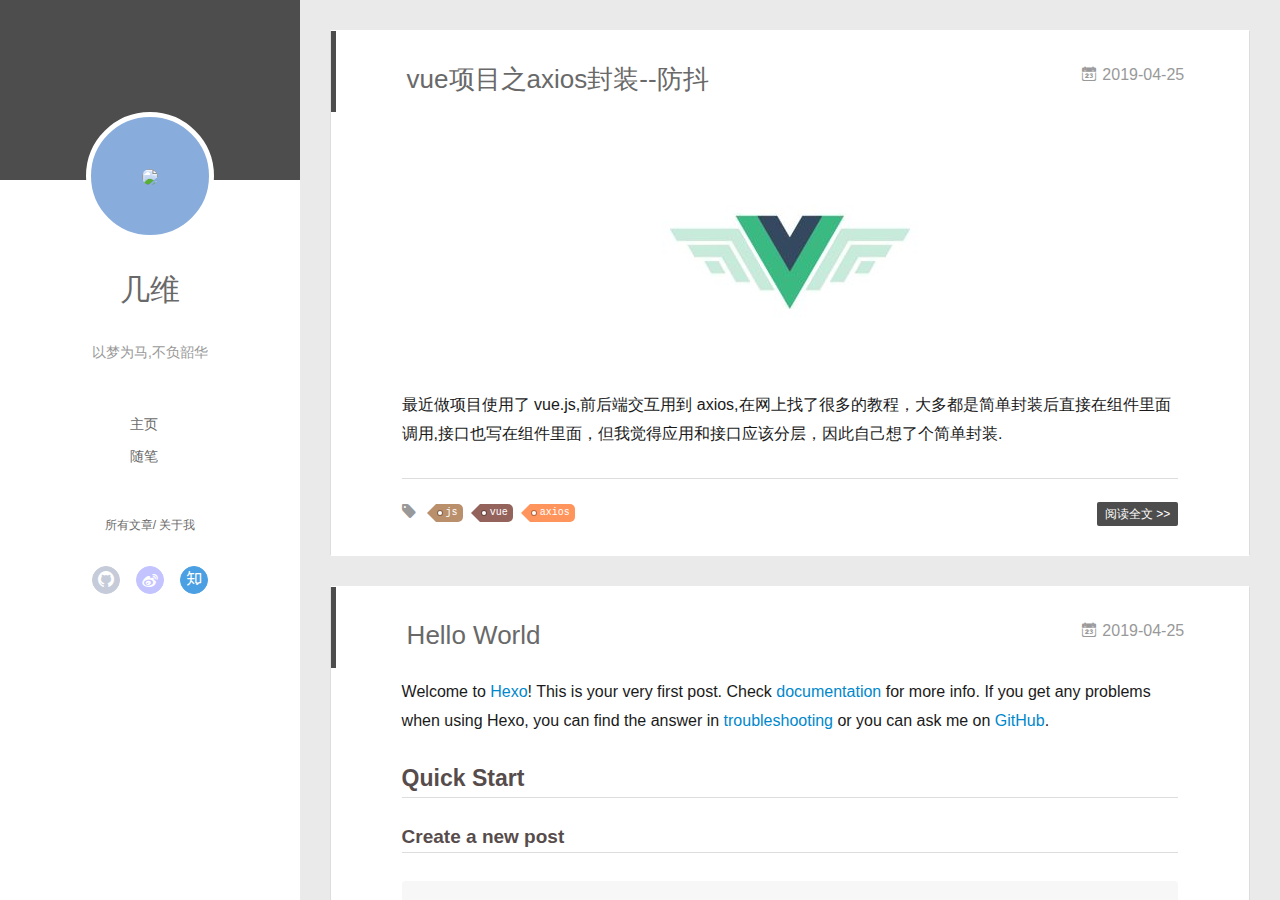
==== commit 761da5af: "Site updated: 2019-04-25 17:43:05" ====
--- a/index.html
+++ b/index.html
@@ -6,20 +6,23 @@
   <meta name="renderer" content="webkit">
   <meta http-equiv="X-UA-Compatible" content="IE=edge">
   <link rel="dns-prefetch" href="http://yoursite.com">
-  <title>Hexo</title>
+  <title>几维的个人博客</title>
   <meta name="viewport" content="width=device-width, initial-scale=1, maximum-scale=1">
-  <meta property="og:type" content="website">
-<meta property="og:title" content="Hexo">
+  <meta name="description" content="前端开发">
+<meta property="og:type" content="website">
+<meta property="og:title" content="几维的个人博客">
 <meta property="og:url" content="http://yoursite.com/index.html">
-<meta property="og:site_name" content="Hexo">
+<meta property="og:site_name" content="几维的个人博客">
+<meta property="og:description" content="前端开发">
 <meta property="og:locale" content="default">
 <meta name="twitter:card" content="summary">
-<meta name="twitter:title" content="Hexo">
-  
-    <link rel="alternative" href="/atom.xml" title="Hexo" type="application/atom+xml">
-  
-  
-    <link rel="icon" href="/favicon.png">
+<meta name="twitter:title" content="几维的个人博客">
+<meta name="twitter:description" content="前端开发">
+  
+    <link rel="alternative" href="/atom.xml" title="几维的个人博客" type="application/atom+xml">
+  
+  
+    <link rel="icon" href="/assets/img/favicon.ico">
   
   <link rel="stylesheet" type="text/css" href="/./main.0cf68a.css">
   <style type="text/css">
@@ -43,11 +46,13 @@
 <div class="intrude-less">
 	<header id="header" class="inner">
 		<a href="/" class="profilepic">
-			<img src class="js-avatar">
+			<img src="http://hbimg.b0.upaiyun.com/5c9dcd1d2e0d1a13dae691622c95dd7c8201de798566-HGRD1v_fw658" class="js-avatar">
 		</a>
 		<hgroup>
-		  <h1 class="header-author"><a href="/">John Doe</a></h1>
+		  <h1 class="header-author"><a href="/">几维</a></h1>
 		</hgroup>
+		
+		<p class="header-subtitle">以梦为马,不负韶华</p>
 		
 
 		<nav class="header-menu">
@@ -66,10 +71,6 @@
     			
             
     			
-    			<a q-on="click: openSlider(e, 'friends')" href="javascript:void(0)">友链</a>
-    			
-            
-    			
     			<a q-on="click: openSlider(e, 'aboutme')" href="javascript:void(0)">关于我</a>
     			
             
@@ -77,13 +78,11 @@
 		<nav class="header-nav">
 			<div class="social">
 				
-					<a class="github" target="_blank" href="#" title="github"><i class="icon-github"></i></a>
+					<a class="github" target="_blank" href="https://github.com/eterXing?tab=repositories" title="github"><i class="icon-github"></i></a>
 		        
-					<a class="weibo" target="_blank" href="#" title="weibo"><i class="icon-weibo"></i></a>
+					<a class="weibo" target="_blank" href="https://weibo.com/3828519046/profile?rightmod=1&wvr=6&mod=personinfo" title="weibo"><i class="icon-weibo"></i></a>
 		        
-					<a class="rss" target="_blank" href="#" title="rss"><i class="icon-rss"></i></a>
-		        
-					<a class="zhihu" target="_blank" href="#" title="zhihu"><i class="icon-zhihu"></i></a>
+					<a class="zhihu" target="_blank" href="https://www.zhihu.com/people/ji-wei-76-9/activities" title="zhihu"><i class="icon-zhihu"></i></a>
 		        
 			</div>
 		</nav>
@@ -101,11 +100,13 @@
 	<div class="intrude-less">
 		<header id="header" class="inner">
 			<div class="profilepic">
-				<img src class="js-avatar">
+				<img src="http://hbimg.b0.upaiyun.com/5c9dcd1d2e0d1a13dae691622c95dd7c8201de798566-HGRD1v_fw658" class="js-avatar">
 			</div>
 			<hgroup>
-			  <h1 class="header-author js-header-author">John Doe</h1>
+			  <h1 class="header-author js-header-author">几维</h1>
 			</hgroup>
+			
+			<p class="header-subtitle"><i class="icon icon-quo-left"></i>以梦为马,不负韶华<i class="icon icon-quo-right"></i></p>
 			
 			
 			
@@ -118,13 +119,11 @@
 			<nav class="header-nav">
 				<div class="social">
 					
-						<a class="github" target="_blank" href="#" title="github"><i class="icon-github"></i></a>
+						<a class="github" target="_blank" href="https://github.com/eterXing?tab=repositories" title="github"><i class="icon-github"></i></a>
 			        
-						<a class="weibo" target="_blank" href="#" title="weibo"><i class="icon-weibo"></i></a>
+						<a class="weibo" target="_blank" href="https://weibo.com/3828519046/profile?rightmod=1&wvr=6&mod=personinfo" title="weibo"><i class="icon-weibo"></i></a>
 			        
-						<a class="rss" target="_blank" href="#" title="rss"><i class="icon-rss"></i></a>
-			        
-						<a class="zhihu" target="_blank" href="#" title="zhihu"><i class="icon-zhihu"></i></a>
+						<a class="zhihu" target="_blank" href="https://www.zhihu.com/people/ji-wei-76-9/activities" title="zhihu"><i class="icon-zhihu"></i></a>
 			        
 				</div>
 			</nav>
@@ -152,6 +151,90 @@
           <div id="js-content" class="content-ll">
             
   
+    <article id="post-axios封装" class="article article-type-post  article-index" itemscope itemprop="blogPost">
+  <div class="article-inner">
+    
+      <header class="article-header">
+        
+  
+    <h1 itemprop="name">
+      <a class="article-title" href="/2019/04/25/axios封装/">vue项目之axios封装--防抖</a>
+    </h1>
+  
+
+        
+        <a href="/2019/04/25/axios封装/" class="archive-article-date">
+  	<time datetime="2019-04-25T08:27:41.000Z" itemprop="datePublished"><i class="icon-calendar icon"></i>2019-04-25</time>
+</a>
+        
+      </header>
+    
+    <div class="article-entry" itemprop="articleBody">
+      
+        <div align="center"><br><img src="/assets/img/pageimg/vue.jpg" alt="vue"><br></div>
+
+<p>最近做项目使用了 vue.js,前后端交互用到 axios,在网上找了很多的教程，大多都是简单封装后直接在组件里面调用,接口也写在组件里面，但我觉得应用和接口应该分层，因此自己想了个简单封装.</p>
+        
+      
+
+      
+    </div>
+    <div class="article-info article-info-index">
+      
+      
+	<div class="article-tag tagcloud">
+		<i class="icon-price-tags icon"></i>
+		<ul class="article-tag-list">
+			 
+        		<li class="article-tag-list-item">
+        			<a href="javascript:void(0)" class="js-tag article-tag-list-link color3">js</a>
+        		</li>
+      		 
+        		<li class="article-tag-list-item">
+        			<a href="javascript:void(0)" class="js-tag article-tag-list-link color4">vue</a>
+        		</li>
+      		 
+        		<li class="article-tag-list-item">
+        			<a href="javascript:void(0)" class="js-tag article-tag-list-link color1">axios</a>
+        		</li>
+      		
+		</ul>
+	</div>
+
+      
+
+      
+        <p class="article-more-link">
+          <a class="article-more-a" href="/2019/04/25/axios封装/">阅读全文 >></a>
+        </p>
+      
+
+      
+      <div class="clearfix"></div>
+    </div>
+  </div>
+</article>
+
+<aside class="wrap-side-operation">
+    <div class="mod-side-operation">
+        
+        <div class="jump-container" id="js-jump-container" style="display:none;">
+            <a href="javascript:void(0)" class="mod-side-operation__jump-to-top">
+                <i class="icon-font icon-back"></i>
+            </a>
+            <div id="js-jump-plan-container" class="jump-plan-container" style="top: -11px;">
+                <i class="icon-font icon-plane jump-plane"></i>
+            </div>
+        </div>
+        
+        
+    </div>
+</aside>
+
+
+
+
+  
     <article id="post-hello-world" class="article article-type-post  article-index" itemscope itemprop="blogPost">
   <div class="article-inner">
     
@@ -193,7 +276,7 @@
 
       
         <p class="article-more-link">
-          <a class="article-more-a" href="/2019/04/25/hello-world/">展开全文 >></a>
+          <a class="article-more-a" href="/2019/04/25/hello-world/">阅读全文 >></a>
         </p>
       
 
@@ -233,7 +316,7 @@
   <div class="outer">
     <div id="footer-info">
     	<div class="footer-left">
-    		&copy; 2019 John Doe
+    		&copy; 2019 几维
     	</div>
       	<div class="footer-right">
       		<a href="http://hexo.io/" target="_blank">Hexo</a>  Theme <a href="https://github.com/litten/hexo-theme-yilia" target="_blank">Yilia</a> by Litten
@@ -250,7 +333,7 @@
 		isArchive: false,
 		isTag: false,
 		isCategory: false,
-		open_in_new: false,
+		open_in_new: true,
 		toc_hide_index: true,
 		root: "/",
 		innerArchive: true,
@@ -278,25 +361,17 @@
       
       
     
-      
-      
-      
-    
     
 
     <ul style="width: 70%">
     
     
       
-      <li style="width: 33.333333333333336%" q-on="click: openSlider(e, 'innerArchive')"><a href="javascript:void(0)" q-class="active:innerArchive">所有文章</a></li>
-      
-        
-      
-      <li style="width: 33.333333333333336%" q-on="click: openSlider(e, 'friends')"><a href="javascript:void(0)" q-class="active:friends">友链</a></li>
-      
-        
-      
-      <li style="width: 33.333333333333336%" q-on="click: openSlider(e, 'aboutme')"><a href="javascript:void(0)" q-class="active:aboutme">关于我</a></li>
+      <li style="width: 50%" q-on="click: openSlider(e, 'innerArchive')"><a href="javascript:void(0)" q-class="active:innerArchive">所有文章</a></li>
+      
+        
+      
+      <li style="width: 50%" q-on="click: openSlider(e, 'aboutme')"><a href="javascript:void(0)" q-class="active:aboutme">关于我</a></li>
       
         
     </ul>
@@ -315,6 +390,18 @@
             <input type="checkbox" q-on="click:toggleTag(e)" q-attr="checked:showTags">
           </label>
           <ul class="article-tag-list" q-show="showTags">
+             
+              <li class="article-tag-list-item">
+                <a href="javascript:void(0)" class="js-tag color3">js</a>
+              </li>
+             
+              <li class="article-tag-list-item">
+                <a href="javascript:void(0)" class="js-tag color4">vue</a>
+              </li>
+             
+              <li class="article-tag-list-item">
+                <a href="javascript:void(0)" class="js-tag color1">axios</a>
+              </li>
             
             <div class="clearfix"></div>
           </ul>
@@ -360,38 +447,6 @@
     
 
     
-    	<section class="tools-section tools-section-friends" q-show="friends">
-  		
-        <ul class="search-ul">
-          
-            <li class="search-li">
-              <a href="http://localhost:4000/" target="_blank" class="search-title"><i class="icon-quo-left icon"></i>友情链接1</a>
-            </li>
-          
-            <li class="search-li">
-              <a href="http://localhost:4000/" target="_blank" class="search-title"><i class="icon-quo-left icon"></i>友情链接2</a>
-            </li>
-          
-            <li class="search-li">
-              <a href="http://localhost:4000/" target="_blank" class="search-title"><i class="icon-quo-left icon"></i>友情链接3</a>
-            </li>
-          
-            <li class="search-li">
-              <a href="http://localhost:4000/" target="_blank" class="search-title"><i class="icon-quo-left icon"></i>友情链接4</a>
-            </li>
-          
-            <li class="search-li">
-              <a href="http://localhost:4000/" target="_blank" class="search-title"><i class="icon-quo-left icon"></i>友情链接5</a>
-            </li>
-          
-            <li class="search-li">
-              <a href="http://localhost:4000/" target="_blank" class="search-title"><i class="icon-quo-left icon"></i>友情链接6</a>
-            </li>
-          
-        </ul>
-  		
-    	</section>
-    
 
     
     	<section class="tools-section tools-section-me" q-show="aboutme">
--- a/main.0cf68a.css
+++ b/main.0cf68a.css
@@ -1 +1,4295 @@
-.clearfix:after,.clearfix:before{content:"";display:table}.clearfix:after{clear:both}.left-col.show{box-shadow:0 0 6px 0 rgba(0,0,0,.75)}.mid-col,.mid-col.show .article,.tools-col,.tools-col .tools-section .search-tag.tagcloud .article-tag-list,.tools-col .tools-section .search-ul .search-tag span:hover,.tools-col .tools-section .search-ul .search-time span:hover,.tools-col .tools-section .search-ul .search-title:hover,.tools-col .tools-section .search-wrap .icon{transition:all .2s ease-in;-ms-transition:all .2s ease-in}@-webkit-keyframes leftIn{0%,60%,75%,90%,to{-webkit-animation-timing-function:cubic-bezier(.215,.61,.355,1);animation-timing-function:cubic-bezier(.215,.61,.355,1)}0%{-webkit-transform:translateZ(0);transform:translateZ(0)}60%{-webkit-transform:translate3d(358px,0,0);transform:translate3d(358px,0,0)}75%{-webkit-transform:translate3d(323px,0,0);transform:translate3d(323px,0,0)}90%{-webkit-transform:translate3d(338px,0,0);transform:translate3d(338px,0,0)}to{-webkit-transform:translate3d(333px,0,0);transform:translate3d(333px,0,0)}}@keyframes leftIn{0%,60%,75%,90%,to{-webkit-animation-timing-function:cubic-bezier(.215,.61,.355,1);animation-timing-function:cubic-bezier(.215,.61,.355,1)}0%{-webkit-transform:translateZ(0);transform:translateZ(0)}60%{-webkit-transform:translate3d(358px,0,0);transform:translate3d(358px,0,0)}75%{-webkit-transform:translate3d(323px,0,0);transform:translate3d(323px,0,0)}90%{-webkit-transform:translate3d(338px,0,0);transform:translate3d(338px,0,0)}to{-webkit-transform:translate3d(333px,0,0);transform:translate3d(333px,0,0)}}.mid-col.show{-webkit-animation-duration:.8s;animation-duration:.8s;-webkit-animation-fill-mode:both;animation-fill-mode:both;-webkit-animation-name:leftIn;animation-name:leftIn}@-webkit-keyframes leftOut{0%,60%,75%,90%,to{-webkit-animation-timing-function:cubic-bezier(.215,.61,.355,1);animation-timing-function:cubic-bezier(.215,.61,.355,1)}0%{-webkit-transform:translate3d(333px,0,0);transform:translate3d(333px,0,0)}60%{-webkit-transform:translate3d(-25px,0,0);transform:translate3d(-25px,0,0)}75%{-webkit-transform:translate3d(10px,0,0);transform:translate3d(10px,0,0)}90%{-webkit-transform:translate3d(-5px,0,0);transform:translate3d(-5px,0,0)}to{-webkit-transform:translateZ(0);transform:translateZ(0)}}@keyframes leftOut{0%,60%,75%,90%,to{-webkit-animation-timing-function:cubic-bezier(.215,.61,.355,1);animation-timing-function:cubic-bezier(.215,.61,.355,1)}0%{-webkit-transform:translate3d(333px,0,0);transform:translate3d(333px,0,0)}60%{-webkit-transform:translate3d(-25px,0,0);transform:translate3d(-25px,0,0)}75%{-webkit-transform:translate3d(10px,0,0);transform:translate3d(10px,0,0)}90%{-webkit-transform:translate3d(-5px,0,0);transform:translate3d(-5px,0,0)}to{-webkit-transform:translateZ(0);transform:translateZ(0)}}.mid-col.hide{-webkit-animation-duration:.8s;animation-duration:.8s;-webkit-animation-name:leftOut;animation-name:leftOut}@-webkit-keyframes smallLeftIn{0%,60%,75%,90%,to{-webkit-animation-timing-function:cubic-bezier(.215,.61,.355,1);animation-timing-function:cubic-bezier(.215,.61,.355,1)}0%{-webkit-transform:translateZ(0);transform:translateZ(0)}60%{-webkit-transform:translate3d(325px,0,0);transform:translate3d(325px,0,0)}75%{-webkit-transform:translate3d(290px,0,0);transform:translate3d(290px,0,0)}90%{-webkit-transform:translate3d(305px,0,0);transform:translate3d(305px,0,0)}to{-webkit-transform:translate3d(300px,0,0);transform:translate3d(300px,0,0)}}@keyframes smallLeftIn{0%,60%,75%,90%,to{-webkit-animation-timing-function:cubic-bezier(.215,.61,.355,1);animation-timing-function:cubic-bezier(.215,.61,.355,1)}0%{-webkit-transform:translateZ(0);transform:translateZ(0)}60%{-webkit-transform:translate3d(325px,0,0);transform:translate3d(325px,0,0)}75%{-webkit-transform:translate3d(290px,0,0);transform:translate3d(290px,0,0)}90%{-webkit-transform:translate3d(305px,0,0);transform:translate3d(305px,0,0)}to{-webkit-transform:translate3d(300px,0,0);transform:translate3d(300px,0,0)}}.tools-col.show{-webkit-animation-duration:.8s;animation-duration:.8s;-webkit-animation-fill-mode:both;animation-fill-mode:both;-webkit-animation-name:smallLeftIn;animation-name:smallLeftIn}@-webkit-keyframes smallleftOut{0%,60%,75%,90%,to{-webkit-animation-timing-function:cubic-bezier(.215,.61,.355,1);animation-timing-function:cubic-bezier(.215,.61,.355,1)}0%{-webkit-transform:translate3d(333px,0,0);transform:translate3d(333px,0,0)}60%{-webkit-transform:translate3d(-25px,0,0);transform:translate3d(-25px,0,0)}75%{-webkit-transform:translate3d(10px,0,0);transform:translate3d(10px,0,0)}90%{-webkit-transform:translate3d(-5px,0,0);transform:translate3d(-5px,0,0)}to{-webkit-transform:translateZ(0);transform:translateZ(0)}}@keyframes smallleftOut{0%,60%,75%,90%,to{-webkit-animation-timing-function:cubic-bezier(.215,.61,.355,1);animation-timing-function:cubic-bezier(.215,.61,.355,1)}0%{-webkit-transform:translate3d(333px,0,0);transform:translate3d(333px,0,0)}60%{-webkit-transform:translate3d(-25px,0,0);transform:translate3d(-25px,0,0)}75%{-webkit-transform:translate3d(10px,0,0);transform:translate3d(10px,0,0)}90%{-webkit-transform:translate3d(-5px,0,0);transform:translate3d(-5px,0,0)}to{-webkit-transform:translateZ(0);transform:translateZ(0)}}.tools-col.hide{-webkit-animation-duration:.8s;animation-duration:.8s;-webkit-animation-fill-mode:both;animation-fill-mode:both;-webkit-animation-name:smallleftOut;animation-name:smallleftOut}html{-ms-text-size-adjust:100%;-webkit-text-size-adjust:100%;-webkit-tap-highlight-color:transparent;height:100%}body{margin:0;font-size:14px;font-family:Helvetica Neue,Helvetica,STHeiTi,Arial,sans-serif;line-height:1.5;color:#333;background-color:#fff;min-height:100%}article,aside,details,figcaption,figure,footer,header,hgroup,main,menu,nav,section,summary{display:block}audio,canvas,progress,video{display:inline-block}audio:not([controls]){display:none;height:0}progress{vertical-align:baseline}[hidden],template{display:none}a{background:transparent;text-decoration:none;color:#08c}a:active{outline:0}abbr[title]{border-bottom:1px dotted}b,strong{font-weight:700}dfn{font-style:italic}mark{background:#ff0;color:#000}small{font-size:80%}sub,sup{font-size:75%;line-height:0;position:relative;vertical-align:baseline}sup{top:-.5em}sub{bottom:-.25em}img{border:0;vertical-align:middle;max-width:100%}svg:not(:root){overflow:hidden}pre{overflow:auto;white-space:pre;white-space:pre-wrap;word-wrap:break-word}code,kbd,pre,samp{font-family:monospace,monospace;font-size:1em}button,input,optgroup,select,textarea{color:inherit;font:inherit;margin:0;vertical-align:middle}button,input,select{overflow:visible}button,select{text-transform:none}button,html input[type=button],input[type=reset],input[type=submit]{-webkit-appearance:button;cursor:pointer}[disabled]{cursor:default}button::-moz-focus-inner,input::-moz-focus-inner{border:0;padding:0}input{line-height:normal}input[type=checkbox],input[type=radio]{box-sizing:border-box;padding:0}input[type=number]::-webkit-inner-spin-button,input[type=number]::-webkit-outer-spin-button{height:auto}input[type=search]{-webkit-appearance:textfield;box-sizing:border-box}input[type=search]::-webkit-search-cancel-button,input[type=search]::-webkit-search-decoration{-webkit-appearance:none}fieldset{border:1px solid silver;margin:0 2px;padding:.35em .625em .75em}legend{border:0;padding:0}textarea{overflow:auto;resize:vertical;vertical-align:top}optgroup{font-weight:700}button,input,select,textarea{outline:0}input,textarea{-webkit-user-modify:read-write-plaintext-only}input::-ms-clear,input::-ms-reveal{display:none}input::-moz-placeholder,textarea::-moz-placeholder{color:#999}input:-ms-input-placeholder,textarea:-ms-input-placeholder{color:#999}input::-webkit-input-placeholder,textarea::-webkit-input-placeholder{color:#999}.placeholder{color:#999}table{border-collapse:collapse;border-spacing:0}td,th{padding:0}blockquote,figure,form,h1,h2,h3,h4,h5,h6,p{margin:0}dd,dl,li,ol,ul{margin:0;padding:0}ol,ul{list-style:none outside none}h1,h2,h3{line-height:2;font-weight:400}h1{font-size:18px}h2{font-size:16px}h3{font-size:14px}i{font-style:normal}*{box-sizing:border-box}@font-face{font-family:iconfont;src:url(./fonts/iconfont.b322fa.eot);src:url(./fonts/iconfont.b322fa.eot#iefix) format("embedded-opentype"),url(./fonts/iconfont.8c627f.woff) format("woff"),url(./fonts/iconfont.16acc2.ttf) format("truetype"),url(./fonts/iconfont.45d7ee.svg#iconfont) format("svg")}[class*=" icon-"],[class^=icon-]{font-family:iconfont!important;speak:none;font-size:16px;font-style:normal;font-weight:400;font-variant:normal;text-transform:none;line-height:1;-webkit-font-smoothing:antialiased;-moz-osx-font-smoothing:grayscale}.icon-twitter:before{content:"\E600"}.icon-facebook:before{content:"\E601"}.icon-clock:before{content:"\E602"}.icon-mail:before{content:"\E609"}.icon-link:before{content:"\E6AB"}.icon-search:before{content:"\E65B"}.icon-smile:before{content:"\E64A"}.icon-roundrightfill:before{content:"\E65A"}.icon-list:before{content:"\E682"}.icon-book:before{content:"\E6FE"}.icon-home:before{content:"\E6BB"}.icon-share:before{content:"\E618"}.icon-back:before{content:"\E625"}.icon-qq:before{content:"\E62D"}.icon-weibo:before{content:"\E619"}.icon-segmentfault:before{content:"\E603"}.icon-sort:before{content:"\E700"}.icon-jianshu:before{content:"\E613"}.icon-circle-left:before{content:"\E71F"}.icon-circle-right:before{content:"\E720"}.icon-loading:before{content:"\E614"}.icon-acfun:before{content:"\E604"}.icon-close:before{content:"\E60C"}.icon-tumblr:before{content:"\E6B0"}.icon-calendar:before{content:"\E667"}.icon-rss:before{content:"\E877"}.icon-price-tags:before{content:"\E6F9"}.icon-quo-left:before{content:"\E7F5"}.icon-quo-right:before{content:"\E7F6"}.icon-back1:before{content:"\E64E"}.icon-github:before{content:"\E735"}.icon-film:before{content:"\E7B7"}.icon-weixin:before{content:"\E61F"}.icon-qzone:before{content:"\E680"}.icon-category:before{content:"\E605"}.icon-douban:before{content:"\E64C"}.icon-roundleftfill:before{content:"\E799"}.icon-tuding:before{content:"\E651"}.icon-zhihu:before{content:"\E61B"}.icon-linkedin:before{content:"\E6D4"}.icon-google:before{content:"\E635"}.icon-plane:before{content:"\E62F"}.icon-bilibili:before{content:"\E622"}.icon-psn:before{content:"\E6C7"}body,button,input,select,textarea{color:#1a1a1a;font-family:lucida grande,lucida sans unicode,lucida,helvetica,Hiragino Sans GB,Microsoft YaHei,WenQuanYi Micro Hei,sans-serif;font-size:16px;font-size:1rem;line-height:1.75}body{overflow-y:hidden;background:#eaeaea}#container,body,html{height:100%;overflow-x:hidden;overflow-y:auto}#mobile-nav{display:none}#container{position:relative;min-height:100%}#container .anm-canvas{display:none}#container.show .anm-canvas{display:block;position:fixed}.body-wrap{margin-bottom:80px}.mid-col{position:absolute;right:0;min-height:100%;background:#eaeaea;left:300px;width:auto}.mid-col.show{background:none;opacity:.9}.mid-col.show .article{background:hsla(0,0%,100%,.3)}.left-col{background:#fff;width:300px;position:fixed;opacity:1;transition:all .2s ease-in;height:100%;z-index:999}.left-col .overlay{width:100%;height:180px;position:absolute}.left-col .intrude-less{width:76%;text-align:center;margin:112px auto 0}.left-col #header{width:100%;height:300px;position:relative;border-bottom:1px solid color-border}.left-col #header a{color:#696969}.left-col #header a:hover{color:#b0a0aa}.left-col #header .header-subtitle{text-align:center;color:#999;font-size:14px;line-height:25px;overflow:hidden;text-overflow:ellipsis;display:-webkit-box;-webkit-line-clamp:2;-webkit-box-orient:vertical}.left-col #header .header-menu{font-weight:300;line-height:31px;text-transform:uppercase;float:none;min-height:150px;margin-left:-12px;text-align:center;display:-webkit-box;-webkit-box-orient:horizontal;-webkit-box-pack:center;-webkit-box-align:center}.left-col #header .header-menu li{cursor:default}.left-col #header .header-menu li a{font-size:14px;min-width:300px}.left-col #header .header-smart-menu{font-size:12px;margin-bottom:20px}.left-col #header .header-smart-menu a:after{content:"/"}.left-col #header .header-smart-menu a:last-child:after{content:""}.left-col #header .profilepic{display:block;border:5px solid #fff;border-radius:300px;width:128px;height:128px;margin:0 auto;position:relative;overflow:hidden;background:#88acdb;-webkit-transition:all .2s ease-in;display:-webkit-box;-webkit-box-orient:horizontal;-webkit-box-pack:center;-webkit-box-align:center;text-align:center}.left-col #header .profilepic img{border-radius:300px;opacity:1;-webkit-transition:all .2s ease-in}.left-col #header .profilepic img.show{width:100%;height:100%;opacity:1}.left-col #header .header-author{text-align:center;margin:.67em 0;font-family:Roboto,serif;font-size:30px;transition:.3s}::-webkit-scrollbar{width:10px;height:10px}::-webkit-scrollbar-button{width:0;height:0}::-webkit-scrollbar-button:end:decrement,::-webkit-scrollbar-button:start:increment{display:none}::-webkit-scrollbar-corner{display:block}::-webkit-scrollbar-thumb{border-radius:8px;background-color:rgba(0,0,0,.2)}::-webkit-scrollbar-thumb:hover{border-radius:8px;background-color:rgba(0,0,0,.5)}::-webkit-scrollbar-thumb,::-webkit-scrollbar-track{border-right:1px solid transparent;border-left:1px solid transparent}::-webkit-scrollbar-track:hover{background-color:rgba(0,0,0,.15)}::-webkit-scrollbar-button:start{width:10px;height:10px;background:url(./img/scrollbar_arrow.png) no-repeat 0 0}::-webkit-scrollbar-button:start:hover{background:url(./img/scrollbar_arrow.png) no-repeat -15px 0}::-webkit-scrollbar-button:start:active{background:url(./img/scrollbar_arrow.png) no-repeat -30px 0}::-webkit-scrollbar-button:end{width:10px;height:10px;background:url(./img/scrollbar_arrow.png) no-repeat 0 -18px}::-webkit-scrollbar-button:end:hover{background:url(./img/scrollbar_arrow.png) no-repeat -15px -18px}::-webkit-scrollbar-button:end:active{background:url(./img/scrollbar_arrow.png) no-repeat -30px -18px}.article-entry .highlight,.article-entry pre{background:#272822;margin:10px 0;padding:10px;overflow:auto;color:#fff;font-size:.9em;line-height:22.400000000000002px}.article-entry .gist .gist-file .gist-data .line-numbers,.article-entry .highlight .gutter pre,.article-entry .highlight .gutter pre .line{color:#666}.article-entry code,.article-entry pre{font-family:Source Code Pro,Consolas,Monaco,Menlo,monospace}.article-entry code{background:#eee;padding:0 .3em;border:none}.article-entry pre code{background:none;text-shadow:none;padding:0;color:#fff}.article-entry .highlight{border-radius:4px}.article-entry .highlight pre{border:none;margin:0;padding:0}.article-entry .highlight table{margin:0;width:auto}.article-entry .highlight td{border:none;padding:0}.article-entry .highlight figcaption{color:highlight-comment;line-height:1em;margin-bottom:1em}.article-entry .highlight figcaption:after,.article-entry .highlight figcaption:before{content:"";display:table}.article-entry .highlight figcaption:after{clear:both}.article-entry .highlight figcaption a{float:right}.article-entry .highlight .gutter pre{text-align:right;padding-right:20px}.article-entry .highlight .gutter pre .line{text-shadow:none}.article-entry .highlight .line{color:#fff;min-height:19px}.article-entry .gist{margin:0 -20px;border-style:solid;border-color:#ddd;border-width:1px 0;background:#272822;padding:15px 20px 15px 0}.article-entry .gist .gist-file{border:none;font-family:Source Code Pro,Consolas,Monaco,Menlo,monospace;margin:0}.article-entry .gist .gist-file .gist-data{background:none;border:none}.article-entry .gist .gist-file .gist-data .line-numbers{background:none;border:none;padding:0 20px 0 0}.article-entry .gist .gist-file .gist-data .line-data{padding:0!important}.article-entry .gist .gist-file .highlight{margin:0;padding:0;border:none}.article-entry .gist .gist-file .gist-meta{background:#272822;color:highlight-comment;font:.85em Helvetica Neue,Helvetica,Arial,sans-serif;text-shadow:0 0;padding:0;margin-top:1em;margin-left:20px}.article-entry .gist .gist-file .gist-meta a{color:#258fb8;font-weight:400}.article-entry .gist .gist-file .gist-meta a:hover{text-decoration:underline}pre .comment{color:#75715e}pre .class .params,pre .function .keyword,pre .keyword{color:#66d9ef}pre .css .value,pre .doctype,pre .function,pre .params,pre .tag{color:#fff}pre .at_rule,pre .at_rule .keyword,pre .css~* .tag,pre .preprocessor,pre .preprocessor .keyword,pre .title{color:#f92672}pre .attribute,pre .built_in,pre .class,pre .css~* .class,pre .function .title{color:#a6e22e}pre .string,pre .value{color:#e6db74}pre .number{color:#7163d7}pre .css~* .id,pre .id{color:#fd971f}#header .tagcloud a{color:#fff}.tagcloud a{display:inline-block;text-decoration:none;font-weight:400;font-size:10px;color:#fff;height:18px;line-height:18px;float:left;padding:0 5px 0 10px;position:relative;border-radius:0 5px 5px 0;margin:5px 9px 5px 8px;font-family:Menlo,Monaco,Andale Mono,lucida console,Courier New,monospace}.tagcloud a:hover{opacity:.8}.tagcloud a:before{content:" ";width:0;height:0;position:absolute;top:0;left:-18px;border:9px solid transparent}.tagcloud a:after{content:" ";width:4px;height:4px;background-color:#fff;border-radius:4px;box-shadow:0 0 0 1px rgba(0,0,0,.3);position:absolute;top:7px;left:2px}.tagcloud a.color1{background:#ff945c}.tagcloud a.color1:before{border-right-color:#ff945c}.tagcloud a.color2{background:#cc8167}.tagcloud a.color2:before{border-right-color:#cc8167}.tagcloud a.color3{background:#ba8f6c}.tagcloud a.color3:before{border-right-color:#ba8f6c}.tagcloud a.color4{background:#94635c}.tagcloud a.color4:before{border-right-color:#94635c}.tagcloud a.color5{background:#7b5d5f}.tagcloud a.color5:before{border-right-color:#7b5d5f}.article-tag-list .article-tag-list-item{float:left}.article-pop-out .icon-tuding{color:#999;float:left;margin-right:10px;margin-top:6px}.article-category,.article-category .article-tag-list,.article-tag,.article-tag .article-tag-list{float:left}.article-category .icon,.article-tag .icon{color:#999;float:left;margin-right:10px;margin-top:6px}.article-pop-out{float:left}.archive-article-date{color:#999;margin-right:7.6923%;float:right}.archive-article-date .icon{margin:5px 5px 5px 0}.glass{background-color:rgba(54,70,93,.9);z-index:998;transition:opacity .15s;width:100%;height:100%;display:none}.glass,.tagcloud-ctn{left:0;opacity:1;bottom:0;position:fixed;right:0;top:0}.tagcloud-ctn{z-index:90120;background-size:100% 100%}.tagcloud-ctn .tagcloud-global{position:fixed;top:50%;left:50%;margin-top:-115px;margin-left:-315px;width:630px}.tagcloud-ctn .tagcloud-global a{width:80px;height:80px;border-radius:50%;background:#f2992e;color:#fff;display:block;float:left;line-height:80px;text-align:center}.tagcloud-ctn .tagcloud-global .tab-post-types .tab-post-type:first-child .post-type-icon{background:#f2992e}.tagcloud-ctn .tagcloud-global .tab-post-types .tab-post-type:nth-child(2) .post-type-icon{background:#56bc8a}.tagcloud-ctn .tagcloud-global .tab-post-types .tab-post-type:nth-child(3) .post-type-icon{background:#4aa8d8}.tagcloud-ctn .tagcloud-global .tab-post-types .tab-post-type:nth-child(4) .post-type-icon{background:#a77dc2}.tagcloud-ctn .tagcloud-global .tab-post-types .tab-post-type:nth-child(5) .post-type-icon{background:#dd765d}#header .header-nav{width:100%;position:absolute;transition:-webkit-transform .3s ease-in;transition:transform .3s ease-in;transition:transform .3s ease-in,-webkit-transform .3s ease-in}#header .header-nav .social{margin-top:10px;text-align:center;display:-webkit-box;display:-ms-flexbox;display:flex;-ms-flex-wrap:wrap;flex-wrap:wrap;-webkit-box-pack:center;-ms-flex-pack:center;justify-content:center}#header .header-nav .social a{border-radius:50%;display:-moz-inline-stack;display:inline-block;vertical-align:middle;*vertical-align:auto;zoom:1;*display:inline;margin:0 8px 15px;transition:.3s;text-align:center;color:#fff;opacity:.7;width:28px;height:28px;line-height:26px}#header .header-nav .social a:hover{opacity:1}#header .header-nav .social a.weibo{background:#aaf;border:1px solid #aaf}#header .header-nav .social a.weibo:hover{border:1px solid #aaf}#header .header-nav .social a.segmentfault{background:#009a61;border:1px solid #009a61}#header .header-nav .social a.segmentfault:hover{border:1px solid #009a61}#header .header-nav .social a.rss{background:#ef7522;border:1px solid #ef7522}#header .header-nav .social a.rss:hover{border:1px solid #cf5d0f}#header .header-nav .social a.github{background:#afb6ca;border:1px solid #afb6ca}#header .header-nav .social a.github:hover{border:1px solid #909ab6}#header .header-nav .social a.facebook{background:#3b5998;border:1px solid #3b5998}#header .header-nav .social a.facebook:hover{border:1px solid #2d4373}#header .header-nav .social a.google{background:#c83d20;border:1px solid #c83d20}#header .header-nav .social a.google:hover{border:1px solid #9c3019}#header .header-nav .social a.twitter{background:#55cff8;border:1px solid #55cff8}#header .header-nav .social a.twitter:hover{border:1px solid #24c1f6}#header .header-nav .social a.linkedin{background:#005a87;border:1px solid #005a87}#header .header-nav .social a.linkedin:hover{border:1px solid #006b98}#header .header-nav .social a.acfun{background:#fd4c5d;border:1px solid #fd4c5d}#header .header-nav .social a.acfun:hover{border:1px solid #fd4c5d}#header .header-nav .social a.bilibili{background:#e15280;border:1px solid #e15280}#header .header-nav .social a.bilibili:hover{border:1px solid #e15280}#header .header-nav .social a.zhihu{background:#0078d8;border:1px solid #0078d8}#header .header-nav .social a.zhihu:hover{border:1px solid #0078d8}#header .header-nav .social a.douban{background:#06c611;border:1px solid #06c611}#header .header-nav .social a.douban:hover{border:1px solid #06c611}#header .header-nav .social a.mail{background:#005a87;border:1px solid #005a87}#header .header-nav .social a.mail:hover{border:1px solid #006b98}#header .header-nav .social a.jianshu{background:#ff5722;border:1px solid #ff5722}#header .header-nav .social a.jianshu:hover{border:1px solid #ff5722}#header .header-nav .social a.weixin{background:#4caf50;border:1px solid #4caf50}#header .header-nav .social a.weixin:hover{border:1px solid #4caf50}#header .header-nav .social a.qq{background:#34baad;border:1px solid #34baad}#header .header-nav .social a.qq:hover{border:1px solid #34baad}#header .header-nav .social a.psn{background:#086ef6;border:1px solid #086ef6}#header .header-nav .social a.psn:hover{border:1px solid #086ef6}#page-nav{text-align:center;margin-top:30px}#page-nav .page-number{width:20px;height:25px;background:#4d4d4d;display:inline-block;color:#fff;line-height:25px;font-size:12px;margin:0 5px 30px;border-radius:2px}#page-nav .page-number:hover{background:#5e5e5e}#page-nav .current{background:#88acdb;cursor:default}#page-nav .current:hover{background:#88acdb}#page-nav .extend{color:#4d4d4d;margin:0 27px;opacity:1}#page-nav .extend:hover{color:#5e5e5e}#page-nav:hover .extend{opacity:1}.archives-wrap{position:relative;margin:0 30px;padding-right:60px;border-bottom:1px solid #eee;background:#fff}.archives-wrap:first-child{margin-top:30px}.archives-wrap:last-child{margin-bottom:80px}.archives-wrap .archive-year-wrap{line-height:35px;width:200px;position:absolute;padding-top:15px;font-size:1.8em;z-index:1}.archives-wrap .archive-year-wrap a{color:#666;font-weight:700;padding-left:48px}.archives{position:relative}.archives .article-info{border:none}.archives .archive-article{margin-left:200px;padding:20px 0;border-bottom:1px solid #eee;border-top:1px solid #fff;position:relative}.archives .archive-article:first-child{border-top:none}.archives .archive-article:last-child{border-bottom:none}.archives .archive-article-title{font-size:16px;color:#333;transition:color .3s}.archives .archive-article-title:hover{color:#657b83}.archives .archive-article-title span{display:block;color:#a8a8a8;font-size:12px;line-height:14px;height:7px;padding-left:2px}.archives .archive-article-title span:before{display:inline-block;content:"\201C";font-family:serif;font-size:30px;float:left;margin:4px 4px 0 -12px;color:#c8c8c8}.archive-article-inner .icon-clock{margin-right:5px}.archive-article-inner .archive-article-header{position:relative;min-height:36px}.archive-article-inner .article-meta{position:relative;float:right;margin-top:-10px;color:#555;background:none;text-align:right;width:auto}.archive-article-inner .article-meta .article-date time{color:#aaa}.archive-article-inner .article-meta .archive-article-date,.archive-article-inner .article-meta .article-tag-list{margin-right:30px;display:-moz-inline-stack;display:inline-block;vertical-align:middle;zoom:1;color:#666;font-size:14px}.archive-article-inner .article-meta .archive-article-date{cursor:default;font-size:12px;margin-bottom:5px;margin-top:-10px;margin-right:0}.archive-article-inner .article-meta .article-category:before{float:left;margin-top:1px;left:15px}.archive-article-inner .article-meta .article-category .article-category-link{width:auto;max-width:83px;padding-left:10px}.archive-article-inner .article-meta .article-tag-list{margin-top:0}.archive-article-inner .article-meta .article-tag-list:before{left:15px}.archive-article-inner .article-meta .article-tag-list .article-tag-list-item{display:inline-block;width:auto;max-width:83px;padding-left:8px;font-size:12px}.tools-col{width:300px;height:100%;position:fixed;left:0;top:0;z-index:0;padding:0;opacity:0;-webkit-overflow-scrolling:touch;overflow-scrolling:touch}.tools-col.show{opacity:1}.tools-col.hide{z-index:0}.tools-col .tools-nav{display:none}.tools-col .tools-section,.tools-col .tools-wrap{height:100%;color:#e5e5e5;width:360px;overflow:hidden;overflow-y:auto}.tools-col .tools-section ::-webkit-scrollbar,.tools-col .tools-wrap ::-webkit-scrollbar{display:none}.tools-col .tools-section .search-wrap{width:310px;margin:20px 20px 10px;position:relative}.tools-col .tools-section .search-wrap .search-ipt{width:310px;color:#fff;background:none;border:none;border-bottom:2px solid #fff;font-family:Roboto,serif}.tools-col .tools-section .search-wrap .icon{position:absolute;right:0;top:7px;color:#fff;cursor:pointer}.tools-col .tools-section .search-wrap .icon:hover{-webkit-transform:scale(1.2);transform:scale(1.2)}.tools-col .tools-section .search-wrap ::-webkit-input-placeholder{color:#ededed}.tools-col .tools-section .search-tag.tagcloud{text-align:center;position:relative}.tools-col .tools-section .search-tag.tagcloud .search-tag-wording{font-size:12px;float:right;margin:4px 75px 0 0}.tools-col .tools-section .search-tag.tagcloud .search-switch{width:40px;height:25px;display:block}.tools-col .tools-section .search-tag.tagcloud .search-switch input{width:40px;height:14px;position:absolute;top:0;right:30px;z-index:2;border:0;background:0 0;-webkit-appearance:none;outline:0}.tools-col .tools-section .search-tag.tagcloud .search-switch input:before{content:"";width:40px;height:14px;border:1px solid #bdcabc;background-color:#fdfdfd;border-radius:20px;cursor:pointer;display:inline-block;position:relative;vertical-align:middle;box-sizing:content-box;box-shadow:inset 0 0 0 0 #dfdfdf;transition:border .4s,box-shadow .4s;background-clip:content-box}.tools-col .tools-section .search-tag.tagcloud .search-switch input:checked:before{border-color:#64bd63;box-shadow:inset 0 0 0 .16rem #64bd63;background-color:#64bd63;transition:border .4s,box-shadow .4s,background-color 1.2s}.tools-col .tools-section .search-tag.tagcloud .search-switch input:checked:after{left:27px;background:#fff}.tools-col .tools-section .search-tag.tagcloud .search-switch input:after{content:"";width:14px;height:14px;position:absolute;top:16px;left:2px;-webkit-transform:translateY(-50%);border-radius:100%;background-color:#91c0f1;box-shadow:0 1px 1px rgba(0,0,0,.4);transition:left .2s;cursor:pointer}.tools-col .tools-section .search-tag.tagcloud .article-tag-list{display:none;margin:15px 10px 0;padding:10px;background:hsla(0,0%,100%,.2)}.tools-col .tools-section .search-tag.tagcloud .article-tag-list.show{display:block}.tools-col .tools-section .search-tag.tagcloud .a{float:none}.tools-col .tools-section .search-ul{margin-top:10px;color:rgba(77,77,77,.75);-webkit-overflow-scrolling:touch;overflow-scrolling:touch;overflow-y:auto}.tools-col .tools-section .search-ul .search-li{padding:10px 20px;border-bottom:1px dotted #dcdcdc}.tools-col .tools-section .search-ul .search-li:hover{background:hsla(0,0%,100%,.2)}.tools-col .tools-section .search-ul .search-title{overflow:hidden;white-space:nowrap;text-overflow:ellipsis;display:block;color:#fffff8;text-shadow:1px 1px rgba(77,77,77,.25)}.tools-col .tools-section .search-ul .search-title .icon{margin-right:10px;color:#fffdd8}.tools-col .tools-section .search-ul .search-title:hover{color:#fff}.tools-col .tools-section .search-ul .search-tag,.tools-col .tools-section .search-ul .search-time{font-size:12px;color:#fffdd8;margin-right:10px}.tools-col .tools-section .search-ul .search-tag .icon,.tools-col .tools-section .search-ul .search-time .icon{margin-right:0}.tools-col .tools-section .search-ul .search-tag span,.tools-col .tools-section .search-ul .search-time span{cursor:pointer}.tools-col .tools-section .search-ul .search-tag span:hover,.tools-col .tools-section .search-ul .search-time span:hover{color:#fff}.tools-col .tools-section .search-ul .search-time{float:left}.tools-col .tools-section .search-ul .search-tag span{margin-right:5px}.tools-col .tools-section-friends{padding-top:30px}.tools-col .aboutme-wrap{display:-webkit-box;display:-ms-flexbox;display:flex;-webkit-box-align:center;-ms-flex-align:center;align-items:center;-webkit-box-pack:center;-ms-flex-pack:center;justify-content:center;width:100%;height:100%;color:#fffdd8;text-shadow:1px 1px rgba(77,77,77,.45)}.body-wrap>article{position:relative}@-webkit-keyframes cd-bounce-1{0%{opacity:0;-webkit-transform:scale(1)}60%{opacity:1;-webkit-transform:scale(1.01)}to{-webkit-transform:scale(1)}}@keyframes cd-bounce-1{0%{opacity:0;-webkit-transform:scale(1);transform:scale(1)}60%{opacity:1;-webkit-transform:scale(1.01);transform:scale(1.01)}to{-webkit-transform:scale(1);transform:scale(1)}}.article{margin:30px;position:relative;border:1px solid #ddd;border-top:1px solid #fff;border-bottom:1px solid #fff;background:#fff;transition:all .2s ease-in}.article img{max-width:100%}.article-inner h1.article-title,.article-title{color:#696969;margin-left:0;font-weight:300;line-height:35px;margin-bottom:20px;font-size:26px;transition:color .3s}.article-header{border-left:5px solid #4d4d4d;padding:30px 0 15px 25px;padding-left:7.6923%}.article-meta{width:150px;font-size:14;text-align:right;position:absolute;right:0;top:23px;text-align:center;z-index:1}.article-meta time{color:#aaa}.article-meta time .icon-clock{margin-right:8px;font-size:16px}.article-more-link{margin-top:0;text-align:left;float:right}.article-more-link a{background:#4d4d4d;color:#fff;font-size:12px;padding:5px 8px;line-height:16px;border-radius:2px;transition:background .3s}.article-more-link a:hover{background:#3c3c3c}.article-more-link a.hidden{visibility:hidden}.article-info.info-on-right{margin:10px 0 0;float:right}.article-info-index.article-info{padding-top:20px;margin:30px 7.6923% 0;min-height:72px;border-top:1px solid #ddd}.article-info-post.article-info{padding:0;border:none;margin:-30px 0 20px 7.6923%}.article-inner p{margin:0 0 1.75em}.article-inner{border-color:#d1d1d1}.article-inner h1{font-size:28px;font-size:1.75rem;line-height:1.25;margin-top:2em;margin-bottom:1em}.article-inner h2{font-size:23px;font-size:1.4375rem;line-height:1.2173913043;margin-top:2.4347826087em;margin-bottom:1.2173913043em}.article-inner h3{font-size:19px;font-size:1.1875rem;line-height:1.1052631579;margin-top:2.9473684211em;margin-bottom:1.4736842105em}.article-inner h4,.article-inner h5,.article-inner h6{font-size:16px;font-size:1rem;line-height:1.3125;margin-top:3.5em;margin-bottom:1.75em}.article-inner h4{letter-spacing:.140625em;text-transform:uppercase}.article-inner h6{font-style:italic}.article-inner h1,.article-inner h2,.article-inner h3,.article-inner h4,.article-inner h5,.article-inner h6{font-weight:900}.article-inner h1:first-child,.article-inner h2:first-child,.article-inner h3:first-child,.article-inner h4:first-child,.article-inner h5:first-child,.article-inner h6:first-child{margin-top:0}.article-inner h1:first-child{margin-bottom:10px;display:inline}.article-entry{line-height:1.8em;padding-right:7.6923%;padding-left:7.6923%}.article-entry p{margin-top:10px}.article-entry li code,.article-entry p code{padding:1px 3px;margin:0 3px;background:#ddd;border:1px solid #ccc;font-family:Menlo,Monaco,Andale Mono,lucida console,Courier New,monospace;word-wrap:break-word;font-size:14px}.article-entry blockquote{background:#ddd;border-left:5px solid #ccc;padding:15px 20px;margin-top:10px;border-left:5px solid #657b83;background:#f6f6f6}.article-entry blockquote p{margin-top:0;margin-bottom:0}.article-entry em{font-style:italic}.article-entry ul li:before{content:"";width:6px;height:6px;border:1px solid #999;border-radius:10px;background:#aaa;display:inline-block;margin-right:10px;float:left;margin-top:10px}.article-entry ol{counter-reset:item}.article-entry ol li:before{counter-increment:item;content:counter(item) ".";margin-right:10px}.article-entry ol,.article-entry ul{font-size:14px;margin:10px 0}.article-entry li ol,.article-entry li ul{margin-left:30px}.article-entry li ol li:before,.article-entry li ul li:before{content:"";background:#dedede}.article-entry h1{margin-top:30px}.article-entry h2,.article-entry h3,.article-entry h4,.article-entry h5,.article-entry h6{margin-top:20px;font-weight:700;color:#574c4c;padding-bottom:5px;border-bottom:1px solid #ddd}.article-entry video{max-width:100%}.article-entry strong{font-weight:700}.article-entry .caption{display:block;font-size:.8em;color:#aaa}.article-entry hr{height:0;margin-top:20px;margin-bottom:20px;border-left:0;border-right:0;border-top:1px solid #ddd;border-bottom:1px solid #fff}.article-entry pre{line-height:1.5;margin-top:10px;padding:5px 15px;overflow-x:auto;color:#657b83;border:1px solid #ccc;text-shadow:0 1px #444;font-family:Menlo,Monaco,Andale Mono,lucida console,Courier New,monospace}.article-entry pre code{font-size:14px}.article-entry table{width:100%;border:1px solid #dedede;margin:15px 0;border-collapse:collapse}.article-entry table td,.article-entry table tr{height:35px}.article-entry table thead tr{background:#f8f8f8}.article-entry table tbody tr:hover{background:#efefef}.article-entry table td,.article-entry table th{border:1px solid #dedede;padding:0 10px}.article-entry figure table{border:none;width:auto;margin:0}.article-entry figure table tbody tr:hover{background:none}#article-nav{margin:0 0 20px;padding:0 32px 10px;min-height:30px}#article-nav .article-nav-link-wrap{font-size:14px}#article-nav .article-nav-link-wrap .article-nav-title{display:inline-block;font-size:16px;transition:color .3s}#article-nav .article-nav-link-wrap:hover .article-nav-title,#article-nav .article-nav-link-wrap:hover i{color:#4d4d4d}#article-nav #article-nav-older{float:right}#disqus_thread,#gitment-ctn,#SOHUCS,.cloud-tie-wrapper,.duoshuo{padding:0 30px!important;min-height:20px}#SOHUCS #SOHU_MAIN .module-cmt-list .block-cont-gw{border-bottom:1px dashed #c8c8c8!important}.share-wrap{min-height:20px}.share-btn{float:right;position:relative}.share-icons{display:-webkit-box;display:-ms-flexbox;display:flex;-webkit-box-pack:center;-ms-flex-pack:center;justify-content:center;-webkit-box-align:center;-ms-flex-align:center;align-items:center;-ms-flex-wrap:wrap;flex-wrap:wrap}.share-icons a{border:1px solid #fff;border-radius:50%;display:-moz-inline-stack;display:inline-block;vertical-align:middle;zoom:1;margin:10px;transition:.3s;text-align:center;color:#fff;opacity:.7;width:28px;height:28px;line-height:26px;text-shadow:1px 1px 1px #509eb7}.share-icons a:active{color:#fff}.share-icons a:hover{-webkit-transform:scale(1.2);transform:scale(1.2)}.share-icons a.share-outer{border:none;color:#fff;background:#4d4d4d;text-shadow:none}.page-modal{position:fixed;top:24%;left:50%;z-index:1001;padding:20px;text-align:center;color:#727272;background:#fff;border-radius:4px;box-shadow:0 2px 5px 0 rgba(0,0,0,.16),0 2px 10px 0 rgba(0,0,0,.12);opacity:0;-webkit-transform:translate(-50%,-200%);transform:translate(-50%,-200%)}.page-modal p{margin-bottom:10px}.page-modal.ready{visibility:hidden;display:block;-webkit-transform:translate(-50%,-100%);transform:translate(-50%,-100%);transition:.3s}.page-modal.in{visibility:visible;opacity:1;-webkit-transform:translate(-50%);transform:translate(-50%)}.page-modal .close{position:absolute;right:15px;top:15px;color:rgba(0,0,0,.2);font-size:16px;line-height:20px}.page-modal .close:active,.page-modal .close:hover{color:rgba(0,0,0,.4)}.mask{visibility:hidden;position:fixed;top:0;left:0;bottom:0;z-index:1000;width:100%;height:100%;background:#000;opacity:0;filter:alpha(opacity=0);pointer-events:none;transition:.3s ease-in-out}.mask.in{visibility:visible;pointer-events:auto;opacity:.3}.page-reward{margin:60px 0;text-align:center}.page-reward .page-reward-btn{position:relative;display:inline-block;width:56px;height:56px;line-height:56px;font-size:20px;color:#fff;background:#f44336;border-radius:50%;box-shadow:0 2px 5px 0 rgba(0,0,0,.16),0 2px 10px 0 rgba(0,0,0,.12);transition:.4s ease-in-out}.page-reward .page-reward-btn:active,.page-reward .page-reward-btn:hover{box-shadow:0 6px 12px rgba(0,0,0,.2),0 4px 15px rgba(0,0,0,.2)}.page-reward .page-reward-btn .tooltip-item{display:block;width:56px;height:56px}.page-reward .reward-box{display:-webkit-box;display:-ms-flexbox;display:flex;-ms-flex-pack:distribute;justify-content:space-around}.page-reward .reward-p{color:#fff;font-weight:700;text-shadow:1px 1px 1px #45b9e0}.page-reward .reward-p .icon{margin:0 10px;color:#ddd}.page-reward .reward-type{font-size:16px;display:block;color:#4d4d4d;margin:20px 0 0}.page-reward .reward-img{width:130px;height:130px;border:6px solid #fff;border-radius:3px}.wrap-side-operation{position:fixed;right:40px;bottom:50px;z-index:999;font-size:14px}.wrap-side-operation .icon-plane{color:#fff;text-shadow:1px 1px 1px #509eb7;opacity:.7;font-size:52px;line-height:40px;width:40px;text-align:center;display:block}.mod-side-operation{width:40px;text-align:center}.jump-container:hover .icon-back{background:rgba(36,193,246,.9)}.jump-container,.toc-container{position:relative;cursor:pointer;width:40px;height:40px;opacity:.8}.jump-plan-container{position:absolute;top:-11px;left:-4px;width:50px;height:61px;overflow:hidden}.jump-plan-container .jump-plane{display:block;position:absolute;width:42px;height:66px;-webkit-transform:translateY(68px);transform:translateY(68px);left:-2px}.mod-side-operation__jump-to-top .icon-back{transition:.3s;color:#fff;background:#ccc;-webkit-transform:rotate(90deg);transform:rotate(90deg);font-size:32px;line-height:40px;width:40px;text-align:center;display:block}.mod-side-operation__jump-to-top .icon-back:hover{background:#24c1f6;color:#24c1f6}.toc-container.tooltip-left{background:#ccc;margin-top:10px;transition:.3s}.toc-container.tooltip-left:hover{background:rgba(36,193,246,.9)}.toc-container.tooltip-left .icon-font{font-size:22px;line-height:40px;color:#fff}.toc-container.tooltip-left .tooltip{width:40px;height:40px;top:0;left:0}.toc-container.tooltip-left .tooltip-east .tooltip-content{min-height:100px;text-align:left;padding:5px 0 5px 20px;right:4.7em;min-width:200px;width:auto;font-size:14px;text-shadow:1px 1px 1px #398199;bottom:-10px;-webkit-transform-origin:100% 100%;transform-origin:100% 100%;-webkit-transform:translate3d(0,-10px,0) rotate3d(1,1,1,-30deg);transform:translate3d(0,-10px,0) rotate3d(1,1,1,-30deg)}.toc-container.tooltip-left .tooltip-east .tooltip-content a{color:#fff}.toc-container.tooltip-left .tooltip-east .tooltip-content:after{top:auto;bottom:23px}.toc-container.tooltip-left .tooltip-east .tooltip-content .toc-article{max-height:500px;overflow-x:hidden;overflow-y:auto}.toc-container.tooltip-left .tooltip-east .tooltip-content .toc-article li ol,.toc-container.tooltip-left .tooltip-east .tooltip-content .toc-article li ul{margin-left:30px}.toc-container.tooltip-left .tooltip-east .tooltip-content .toc-article li{white-space:nowrap}.toc-container.tooltip-left .tooltip:hover .tooltip-content{bottom:-10px;-webkit-transform:translate(0);transform:translate(0)}.tooltip-left .tooltip{position:absolute;z-index:999;cursor:pointer;width:28px;height:28px;top:-10px;right:10px}.tooltip-left .tooltip:hover a.share-outer{background:#24c1f6}@-webkit-keyframes pulse{0%{-webkit-transform:scale3d(.5,.5,1)}to{-webkit-transform:scaleX(1)}}@keyframes pulse{0%{-webkit-transform:scale3d(.5,.5,1);transform:scale3d(.5,.5,1)}to{-webkit-transform:scaleX(1);transform:scaleX(1)}}.tooltip-left .tooltip-content{position:absolute;background:rgba(36,193,246,.9);z-index:9999;width:200px;bottom:50%;margin-bottom:-10px;border-radius:20px;font-size:1.1em;text-align:center;color:#fff;opacity:0;cursor:default;pointer-events:none;-webkit-font-smoothing:antialiased;transition:opacity .3s,-webkit-transform .3s;transition:opacity .3s,transform .3s;transition:opacity .3s,transform .3s,-webkit-transform .3s}.tooltip-left .tooltip-west .tooltip-content{left:3.5em;-webkit-transform-origin:-2em 50%;transform-origin:-2em 50%;-webkit-transform:translate3d(0,50%,0) rotate3d(1,1,1,30deg);transform:translate3d(0,50%,0) rotate3d(1,1,1,30deg)}.tooltip-left .tooltip-east .tooltip-content{right:3.5em;-webkit-transform-origin:calc(100% + 2em) 50%;transform-origin:calc(100% + 2em) 50%;-webkit-transform:translate3d(0,50%,0) rotate3d(1,1,1,-30deg);transform:translate3d(0,50%,0) rotate3d(1,1,1,-30deg)}.tooltip-left .tooltip:hover .tooltip-content{opacity:1;-webkit-transform:translate3d(0,50%,0) rotate3d(0,0,0,0);transform:translate3d(0,50%,0) rotate3d(0,0,0,0);pointer-events:auto}.tooltip-left .tooltip-content:after,.tooltip-left .tooltip-content:before{content:"";position:absolute}.tooltip-left .tooltip-content:before{height:100%;width:3em}.tooltip-left .tooltip-content:after{width:2em;height:2em;top:50%;margin:-1em 0 0;background:url(./fonts/tooltip.4004ff.svg) no-repeat 50%;background-size:100%}.tooltip-left .tooltip-west .tooltip-content:after,.tooltip-left .tooltip-west .tooltip-content:before{right:99%}.tooltip-left .tooltip-east .tooltip-content:after,.tooltip-left .tooltip-east .tooltip-content:before{left:99%}.tooltip-left .tooltip-east .tooltip-content:after{-webkit-transform:scaleX(-1);transform:scaleX(-1)}.tooltip-top .tooltip{display:inline;position:relative;z-index:999}.tooltip-top .tooltip:after{content:"";position:absolute;width:100%;height:20px;bottom:100%;left:50%;pointer-events:none;-webkit-transform:translateX(-50%);transform:translateX(-50%)}.tooltip-top .tooltip:hover:after{pointer-events:auto}.tooltip-top .tooltip-content{position:absolute;z-index:9999;width:370px;left:50%;bottom:100%;font-size:20px;line-height:1.4;text-align:center;font-weight:400;color:#4d4d4d;background:transparent;opacity:0;margin:0 0 -10px -185px;cursor:default;pointer-events:none;font-family:Satisfy,cursive;-webkit-font-smoothing:antialiased;transition:opacity .3s .3s;padding-bottom:80px}.tooltip-top .tooltip:hover .tooltip-content{opacity:1;pointer-events:auto;transition-delay:0s}.tooltip-top .tooltip-content span{display:block}.tooltip-top .tooltip-text{border-bottom:10px solid #4d4d4d;overflow:hidden;-webkit-transform:scaleX(0);transform:scaleX(0);transition:-webkit-transform .3s .3s;transition:transform .3s .3s;transition:transform .3s .3s,-webkit-transform .3s .3s}.tooltip-top .tooltip:hover .tooltip-text{transition-delay:0s;-webkit-transform:scaleX(1);transform:scaleX(1)}.tooltip-top .tooltip-inner{background:rgba(36,193,246,.9);padding:40px;-webkit-transform:translate3d(0,100%,0);transform:translate3d(0,100%,0);webkit-transition:-webkit-transform .3s;transition:-webkit-transform .3s;transition:transform .3s;transition:transform .3s,-webkit-transform .3s}.tooltip-top .tooltip:hover .tooltip-inner{transition-delay:.3s;-webkit-transform:translateZ(0);transform:translateZ(0)}.tooltip-top .tooltip-content:after{content:"";left:50%;border:solid transparent;height:0;width:0;position:absolute;pointer-events:none;border-color:transparent;border-top-color:#4d4d4d;border-width:10px;margin-left:-10px}#footer{font-size:12px;font-family:Menlo,Monaco,Andale Mono,lucida console,Courier New,monospace;text-shadow:0 1px #fff;position:absolute;bottom:30px;opacity:.6;width:100%;text-align:center}#footer .outer{padding:0 30px}.footer-left{float:left}.footer-right{float:right}@media screen and (max-width:800px){#container,body,html{height:auto;overflow-x:hidden;overflow-y:auto}#mobile-nav{display:block}.body-wrap{margin-bottom:0}.left-col{display:none}.mid-col{left:0}#header .header-nav,.mid-col{position:relative}.wrap-side-operation{display:none}.cloud-tie-wrapper{padding:0;min-height:20px}.tools-col{left:-300px;width:300px}.tools-col .tools-wrap{padding-top:48px}.tools-col .tools-section,.tools-col .tools-wrap{width:300px}.tools-col .tools-section .search-wrap,.tools-col .tools-wrap .search-wrap{width:280px}.tools-col .tools-section .search-tag.tagcloud,.tools-col .tools-wrap .search-tag.tagcloud{margin-right:-30px}.tools-col .tools-section .search-ul .search-li,.tools-col .tools-wrap .search-ul .search-li{padding:5px 20px}.tools-col.show .header-menu.tools-nav{display:block}#container .header-author.fixed{position:fixed;top:-29px;width:100%;color:#ddd}.mobile-mask{width:100%;height:100%;position:fixed;top:0;left:0;background:rgba(0,0,0,.85);z-index:999}.btnctn{position:fixed;width:50px;height:50px;top:-5px;z-index:4}.btnctn .slider-trigger{position:absolute;z-index:101;width:42px;height:42px;text-align:center;line-height:50px}.btnctn .slider-trigger.back{top:0;left:0}.btnctn .slider-trigger.list{bottom:0;left:0}.btnctn .slider-trigger:hover{background:#444}.btnctn .slider-trigger .icon{font-size:24px;color:#fff}.article-header{border-left:none;padding:0;border-bottom:1px dotted #ddd}.article-header h1{margin-bottom:10px}.article-header .archive-article-date{float:none}.header-subtitle .icon{margin:0 10px;color:#d0d0d0}.article-info-index.article-info{min-height:40px;padding-top:10px;margin:0;border-top:1px solid #ddd}.article-info-post.article-info{margin:0;padding-top:10px;border:none}#viewer-box .viewer-box-l{font-size:14px}.article-nav-link-wrap{margin:5px 0;display:block;clear:both}.article-nav-link-wrap .icon-circle-right{float:left;margin:6px 4px 0 0}.article{padding:10px;margin:10px 0;border:0;font-size:16px;color:#555}.article .article-more-link{margin:0}.article .article-entry{padding:10px 0 30px}.article .article-inner h1.article-title,.article .article-title{font-size:18px;font-weight:300;display:block;margin:0}.article .article-meta{width:auto;height:30px;margin-top:-5px;position:ralative}.article .article-meta .article-date{font-size:12px;border-radius:0;color:#666;background:none;height:auto;padding:0;margin:0;width:100%;text-align:left;margin-left:10px}.article .article-meta .article-date time{width:auto;float:right;margin-right:10px}.article .article-meta .article-tag-list{margin-top:7px;position:absolute;right:10px;top:0}.article .article-meta .article-tag-list:before{float:left;margin-top:1px;left:0}.article .article-meta .article-tag-list .article-tag-list-item{float:left;padding-left:0;width:auto;max-width:83px}.article .article-meta .article-category{margin-top:7px;position:absolute;right:10px;top:-30px}.article .article-meta .article-category:before{float:left;margin-top:1px;left:15px}.article .article-meta .article-category .article-category-link{max-width:83px;width:auto;padding-left:10px}.article #article-nav-older{float:none;display:block}.share{padding:3px 10px}#disqus_thread,.duoshuo{padding:0 13px}#article-nav{margin:0;padding:5px 10px 10px}#article-nav #article-nav-older{float:none}#article-nav .article-nav-link-wrap .article-nav-title{font-size:16px}#page-nav .extend{opacity:1}.instagram .open-ins{left:2px;top:-30px;color:#aaa}.info-on-right{float:none}.archives-wrap{margin:10px 10px 0;padding:10px}.archives-wrap .archive-article-title{font-size:16px}.archives-wrap .archive-year-wrap{position:relative;padding:0}.archives-wrap .archive-year-wrap a{padding:0}.archives-wrap .article-meta .archive-article-date{font-size:12px;margin-right:10px;margin-top:-5px}.archives-wrap .article-meta .article-tag-list-link{font-size:12px}.archives .archive-article{padding:10px 0;margin-left:0}#footer{position:relative;bottom:0}#footer .footer-left{float:none;margin-bottom:10px}#footer .footer-right{float:none}#mobile-nav .header-author{margin:0;position:relative;z-index:2;color:#424242}#mobile-nav .overlay{height:110px;position:absolute;width:100%;z-index:2;background:#4d4d4d}#mobile-nav #header{padding:10px 0 0}#mobile-nav #header .profilepic{display:block;position:relative;z-index:100}.header-menu{height:auto;margin:10px 0 20px}.header-menu.tools-nav{display:none;position:fixed;left:0;width:100%;z-index:9999}.header-menu.tools-nav ul{margin-right:28px}.header-menu.tools-nav li,.header-menu.tools-nav ul{border-color:#fff}.header-menu.tools-nav li a,.header-menu.tools-nav ul a{color:#fff}.header-menu.tools-nav li a.active,.header-menu.tools-nav ul a.active{background:#81b5cc}.header-menu ul{text-align:center;cursor:default;display:-webkit-box;display:-ms-flexbox;display:flex;margin:0 auto;-webkit-box-align:center;-ms-flex-align:center;align-items:center;-ms-flex-pack:distribute;justify-content:space-around;position:relative;z-index:1;border:1px solid #a0a0a0;border-radius:3px}.header-menu li{border-left:1px solid #a0a0a0}.header-menu li:first-child{border-left:0}.header-menu li:last-child{border-right:0}.header-menu li a{font-size:14px;overflow:hidden;text-overflow:ellipsis;white-space:nowrap;display:block;color:#a0a0a0}.header-menu li a.active{color:#eaeaea;background:#a0a0a0}.profilepic{display:block;border:5px solid #fff;border-radius:300px;width:128px;height:128px;margin:0 auto;position:relative;overflow:hidden;background:#88acdb;-webkit-transition:all .2s ease-in;display:-webkit-box;-webkit-box-orient:horizontal;-webkit-box-pack:center;-webkit-box-align:center;text-align:center}.header-author{text-align:center;margin:.67em 0;font-family:Roboto,serif;font-size:30px;transition:.3s}.header-subtitle{text-align:center;color:#999;font-size:14px;line-height:25px;overflow:hidden;text-overflow:ellipsis;display:-webkit-box;-webkit-line-clamp:2;-webkit-box-orient:vertical;padding:0 24px}}/*! PhotoSwipe Default UI CSS by Dmitry Semenov | photoswipe.com | MIT license */.pswp__button{width:44px;height:44px;position:relative;background:none;cursor:pointer;overflow:visible;-webkit-appearance:none;display:block;border:0;padding:0;margin:0;float:right;opacity:.75;transition:opacity .2s;box-shadow:none}.pswp__button:focus,.pswp__button:hover{opacity:1}.pswp__button:active{outline:none;opacity:.9}.pswp__button::-moz-focus-inner{padding:0;border:0}.pswp__ui--over-close .pswp__button--close{opacity:1}.pswp__button,.pswp__button--arrow--left:before,.pswp__button--arrow--right:before{background:url(./img/default-skin.png) 0 0 no-repeat;background-size:264px 88px;width:44px;height:44px}@media (-webkit-min-device-pixel-ratio:1.1),(-webkit-min-device-pixel-ratio:1.09375),(min-resolution:1.1dppx),(min-resolution:105dpi){.pswp--svg .pswp__button,.pswp--svg .pswp__button--arrow--left:before,.pswp--svg .pswp__button--arrow--right:before{background-image:url(./fonts/default-skin.b257fa.svg)}.pswp--svg .pswp__button--arrow--left,.pswp--svg .pswp__button--arrow--right{background:none}}.pswp__button--close{background-position:0 -44px}.pswp__button--share{background-position:-44px -44px}.pswp__button--fs{display:none}.pswp--supports-fs .pswp__button--fs{display:block}.pswp--fs .pswp__button--fs{background-position:-44px 0}.pswp__button--zoom{display:none;background-position:-88px 0}.pswp--zoom-allowed .pswp__button--zoom{display:block}.pswp--zoomed-in .pswp__button--zoom{background-position:-132px 0}.pswp--touch .pswp__button--arrow--left,.pswp--touch .pswp__button--arrow--right{visibility:hidden}.pswp__button--arrow--left,.pswp__button--arrow--right{background:none;top:50%;margin-top:-50px;width:70px;height:100px;position:absolute}.pswp__button--arrow--left{left:0}.pswp__button--arrow--right{right:0}.pswp__button--arrow--left:before,.pswp__button--arrow--right:before{content:"";top:35px;background-color:rgba(0,0,0,.3);height:30px;width:32px;position:absolute}.pswp__button--arrow--left:before{left:6px;background-position:-138px -44px}.pswp__button--arrow--right:before{right:6px;background-position:-94px -44px}.pswp__counter,.pswp__share-modal{-webkit-user-select:none;-moz-user-select:none;-ms-user-select:none;user-select:none}.pswp__share-modal{display:block;background:rgba(0,0,0,.5);width:100%;height:100%;top:0;left:0;padding:10px;position:absolute;z-index:1600;opacity:0;transition:opacity .25s ease-out;-webkit-backface-visibility:hidden;will-change:opacity}.pswp__share-modal--hidden{display:none}.pswp__share-tooltip{z-index:1620;position:absolute;background:#fff;top:56px;border-radius:2px;display:block;width:auto;right:44px;box-shadow:0 2px 5px rgba(0,0,0,.25);-webkit-transform:translateY(6px);transform:translateY(6px);transition:-webkit-transform .25s;transition:transform .25s;transition:transform .25s,-webkit-transform .25s;-webkit-backface-visibility:hidden;will-change:transform}.pswp__share-tooltip a{display:block;padding:8px 12px;font-size:14px;line-height:18px}.pswp__share-tooltip a,.pswp__share-tooltip a:hover{color:#000;text-decoration:none}.pswp__share-tooltip a:first-child{border-radius:2px 2px 0 0}.pswp__share-tooltip a:last-child{border-radius:0 0 2px 2px}.pswp__share-modal--fade-in{opacity:1}.pswp__share-modal--fade-in .pswp__share-tooltip{-webkit-transform:translateY(0);transform:translateY(0)}.pswp--touch .pswp__share-tooltip a{padding:16px 12px}a.pswp__share--facebook:before{content:"";display:block;width:0;height:0;position:absolute;top:-12px;right:15px;border:6px solid transparent;border-bottom-color:#fff;-webkit-pointer-events:none;-moz-pointer-events:none;pointer-events:none}a.pswp__share--facebook:hover{background:#3e5c9a;color:#fff}a.pswp__share--facebook:hover:before{border-bottom-color:#3e5c9a}a.pswp__share--twitter:hover{background:#55acee;color:#fff}a.pswp__share--pinterest:hover{background:#ccc;color:#ce272d}a.pswp__share--download:hover{background:#ddd}.pswp__counter{position:absolute;left:0;top:0;height:44px;font-size:13px;line-height:44px;color:#fff;opacity:.75;padding:0 10px}.pswp__caption{position:absolute;left:0;bottom:0;width:100%;min-height:44px}.pswp__caption small{font-size:11px;color:#bbb}.pswp__caption__center{text-align:left;max-width:420px;margin:0 auto;font-size:13px;padding:10px;line-height:20px;color:#ccc}.pswp__caption--empty{display:none}.pswp__caption--fake{visibility:hidden}.pswp__preloader{width:44px;height:44px;position:absolute;top:0;left:50%;margin-left:-22px;opacity:0;transition:opacity .25s ease-out;will-change:opacity;direction:ltr}.pswp__preloader__icn{width:20px;height:20px;margin:12px}.pswp__preloader--active{opacity:1}.pswp__preloader--active .pswp__preloader__icn{background:url(./img/preloader.gif) 0 0 no-repeat}.pswp--css_animation .pswp__preloader--active{opacity:1}.pswp--css_animation .pswp__preloader--active .pswp__preloader__icn{-webkit-animation:clockwise .5s linear infinite;animation:clockwise .5s linear infinite}.pswp--css_animation .pswp__preloader--active .pswp__preloader__donut{-webkit-animation:donut-rotate 1s cubic-bezier(.4,0,.22,1) infinite;animation:donut-rotate 1s cubic-bezier(.4,0,.22,1) infinite}.pswp--css_animation .pswp__preloader__icn{background:none;opacity:.75;width:14px;height:14px;position:absolute;left:15px;top:15px;margin:0}.pswp--css_animation .pswp__preloader__cut{position:relative;width:7px;height:14px;overflow:hidden}.pswp--css_animation .pswp__preloader__donut{box-sizing:border-box;width:14px;height:14px;border:2px solid #fff;border-radius:50%;border-left-color:transparent;border-bottom-color:transparent;position:absolute;top:0;left:0;background:none;margin:0}@media screen and (max-width:1024px){.pswp__preloader{position:relative;left:auto;top:auto;margin:0;float:right}}@-webkit-keyframes clockwise{0%{-webkit-transform:rotate(0deg);transform:rotate(0deg)}to{-webkit-transform:rotate(1turn);transform:rotate(1turn)}}@keyframes clockwise{0%{-webkit-transform:rotate(0deg);transform:rotate(0deg)}to{-webkit-transform:rotate(1turn);transform:rotate(1turn)}}@-webkit-keyframes donut-rotate{0%{-webkit-transform:rotate(0);transform:rotate(0)}50%{-webkit-transform:rotate(-140deg);transform:rotate(-140deg)}to{-webkit-transform:rotate(0);transform:rotate(0)}}@keyframes donut-rotate{0%{-webkit-transform:rotate(0);transform:rotate(0)}50%{-webkit-transform:rotate(-140deg);transform:rotate(-140deg)}to{-webkit-transform:rotate(0);transform:rotate(0)}}.pswp__ui{-webkit-font-smoothing:auto;visibility:visible;opacity:1;z-index:1550}.pswp__top-bar{position:absolute;left:0;top:0;height:44px;width:100%}.pswp--has_mouse .pswp__button--arrow--left,.pswp--has_mouse .pswp__button--arrow--right,.pswp__caption,.pswp__top-bar{-webkit-backface-visibility:hidden;will-change:opacity;transition:opacity 333ms cubic-bezier(.4,0,.22,1)}.pswp--has_mouse .pswp__button--arrow--left,.pswp--has_mouse .pswp__button--arrow--right{visibility:visible}.pswp__caption,.pswp__top-bar{background-color:rgba(0,0,0,.5)}.pswp__ui--fit .pswp__caption,.pswp__ui--fit .pswp__top-bar{background-color:rgba(0,0,0,.3)}.pswp__ui--idle .pswp__button--arrow--left,.pswp__ui--idle .pswp__button--arrow--right,.pswp__ui--idle .pswp__top-bar{opacity:0}.pswp__ui--hidden .pswp__button--arrow--left,.pswp__ui--hidden .pswp__button--arrow--right,.pswp__ui--hidden .pswp__caption,.pswp__ui--hidden .pswp__top-bar{opacity:.001}.pswp__ui--one-slide .pswp__button--arrow--left,.pswp__ui--one-slide .pswp__button--arrow--right,.pswp__ui--one-slide .pswp__counter{display:none}.pswp__element--disabled{display:none!important}.pswp--minimal--dark .pswp__top-bar{background:none}/*! PhotoSwipe main CSS by Dmitry Semenov | photoswipe.com | MIT license */.pswp{display:none;position:absolute;width:100%;height:100%;left:0;top:0;overflow:hidden;-ms-touch-action:none;touch-action:none;z-index:1500;-webkit-text-size-adjust:100%;-webkit-backface-visibility:hidden;outline:none}.pswp *{box-sizing:border-box}.pswp img{max-width:none}.pswp--animate_opacity{opacity:.001;will-change:opacity;transition:opacity 333ms cubic-bezier(.4,0,.22,1)}.pswp--open{display:block}.pswp--zoom-allowed .pswp__img{cursor:zoom-in}.pswp--zoomed-in .pswp__img{cursor:-webkit-grab;cursor:grab}.pswp--dragging .pswp__img{cursor:-webkit-grabbing;cursor:grabbing}.pswp__bg{background:#000;opacity:0;-webkit-transform:translateZ(0);transform:translateZ(0);-webkit-backface-visibility:hidden}.pswp__bg,.pswp__scroll-wrap{position:absolute;left:0;top:0;width:100%;height:100%}.pswp__scroll-wrap{overflow:hidden}.pswp__container,.pswp__zoom-wrap{-ms-touch-action:none;touch-action:none;position:absolute;left:0;right:0;top:0;bottom:0}.pswp__container,.pswp__img{-webkit-user-select:none;-moz-user-select:none;-ms-user-select:none;user-select:none;-webkit-tap-highlight-color:transparent;-webkit-touch-callout:none}.pswp__zoom-wrap{position:absolute;width:100%;-webkit-transform-origin:left top;transform-origin:left top;transition:-webkit-transform 333ms cubic-bezier(.4,0,.22,1);transition:transform 333ms cubic-bezier(.4,0,.22,1);transition:transform 333ms cubic-bezier(.4,0,.22,1),-webkit-transform 333ms cubic-bezier(.4,0,.22,1)}.pswp__bg{will-change:opacity;transition:opacity 333ms cubic-bezier(.4,0,.22,1)}.pswp--animated-in .pswp__bg,.pswp--animated-in .pswp__zoom-wrap{transition:none}.pswp__container,.pswp__zoom-wrap{-webkit-backface-visibility:hidden}.pswp__item{right:0;bottom:0;overflow:hidden}.pswp__img,.pswp__item{position:absolute;left:0;top:0}.pswp__img{width:auto;height:auto}.pswp__img--placeholder{-webkit-backface-visibility:hidden}.pswp__img--placeholder--blank{background:#222}.pswp--ie .pswp__img{width:100%!important;height:auto!important;left:0;top:0}.pswp__error-msg{position:absolute;left:0;top:50%;width:100%;text-align:center;font-size:14px;line-height:16px;margin-top:-8px;color:#ccc}.pswp__error-msg a{color:#ccc;text-decoration:underline}+.clearfix:after,
+.clearfix:before {
+  content: "";
+  display: table
+}
+
+.clearfix:after {
+  clear: both
+}
+
+.left-col.show {
+  box-shadow: 0 0 6px 0 rgba(0, 0, 0, .75)
+}
+
+.mid-col,
+.mid-col.show .article,
+.tools-col,
+.tools-col .tools-section .search-tag.tagcloud .article-tag-list,
+.tools-col .tools-section .search-ul .search-tag span:hover,
+.tools-col .tools-section .search-ul .search-time span:hover,
+.tools-col .tools-section .search-ul .search-title:hover,
+.tools-col .tools-section .search-wrap .icon {
+  transition: all .2s ease-in;
+  -ms-transition: all .2s ease-in
+}
+
+@-webkit-keyframes leftIn {
+
+  0%,
+  60%,
+  75%,
+  90%,
+  to {
+    -webkit-animation-timing-function: cubic-bezier(.215, .61, .355, 1);
+    animation-timing-function: cubic-bezier(.215, .61, .355, 1)
+  }
+
+  0% {
+    -webkit-transform: translateZ(0);
+    transform: translateZ(0)
+  }
+
+  60% {
+    -webkit-transform: translate3d(358px, 0, 0);
+    transform: translate3d(358px, 0, 0)
+  }
+
+  75% {
+    -webkit-transform: translate3d(323px, 0, 0);
+    transform: translate3d(323px, 0, 0)
+  }
+
+  90% {
+    -webkit-transform: translate3d(338px, 0, 0);
+    transform: translate3d(338px, 0, 0)
+  }
+
+  to {
+    -webkit-transform: translate3d(333px, 0, 0);
+    transform: translate3d(333px, 0, 0)
+  }
+}
+
+@keyframes leftIn {
+
+  0%,
+  60%,
+  75%,
+  90%,
+  to {
+    -webkit-animation-timing-function: cubic-bezier(.215, .61, .355, 1);
+    animation-timing-function: cubic-bezier(.215, .61, .355, 1)
+  }
+
+  0% {
+    -webkit-transform: translateZ(0);
+    transform: translateZ(0)
+  }
+
+  60% {
+    -webkit-transform: translate3d(358px, 0, 0);
+    transform: translate3d(358px, 0, 0)
+  }
+
+  75% {
+    -webkit-transform: translate3d(323px, 0, 0);
+    transform: translate3d(323px, 0, 0)
+  }
+
+  90% {
+    -webkit-transform: translate3d(338px, 0, 0);
+    transform: translate3d(338px, 0, 0)
+  }
+
+  to {
+    -webkit-transform: translate3d(333px, 0, 0);
+    transform: translate3d(333px, 0, 0)
+  }
+}
+
+.mid-col.show {
+  -webkit-animation-duration: .8s;
+  animation-duration: .8s;
+  -webkit-animation-fill-mode: both;
+  animation-fill-mode: both;
+  -webkit-animation-name: leftIn;
+  animation-name: leftIn
+}
+
+@-webkit-keyframes leftOut {
+
+  0%,
+  60%,
+  75%,
+  90%,
+  to {
+    -webkit-animation-timing-function: cubic-bezier(.215, .61, .355, 1);
+    animation-timing-function: cubic-bezier(.215, .61, .355, 1)
+  }
+
+  0% {
+    -webkit-transform: translate3d(333px, 0, 0);
+    transform: translate3d(333px, 0, 0)
+  }
+
+  60% {
+    -webkit-transform: translate3d(-25px, 0, 0);
+    transform: translate3d(-25px, 0, 0)
+  }
+
+  75% {
+    -webkit-transform: translate3d(10px, 0, 0);
+    transform: translate3d(10px, 0, 0)
+  }
+
+  90% {
+    -webkit-transform: translate3d(-5px, 0, 0);
+    transform: translate3d(-5px, 0, 0)
+  }
+
+  to {
+    -webkit-transform: translateZ(0);
+    transform: translateZ(0)
+  }
+}
+
+@keyframes leftOut {
+
+  0%,
+  60%,
+  75%,
+  90%,
+  to {
+    -webkit-animation-timing-function: cubic-bezier(.215, .61, .355, 1);
+    animation-timing-function: cubic-bezier(.215, .61, .355, 1)
+  }
+
+  0% {
+    -webkit-transform: translate3d(333px, 0, 0);
+    transform: translate3d(333px, 0, 0)
+  }
+
+  60% {
+    -webkit-transform: translate3d(-25px, 0, 0);
+    transform: translate3d(-25px, 0, 0)
+  }
+
+  75% {
+    -webkit-transform: translate3d(10px, 0, 0);
+    transform: translate3d(10px, 0, 0)
+  }
+
+  90% {
+    -webkit-transform: translate3d(-5px, 0, 0);
+    transform: translate3d(-5px, 0, 0)
+  }
+
+  to {
+    -webkit-transform: translateZ(0);
+    transform: translateZ(0)
+  }
+}
+
+.mid-col.hide {
+  -webkit-animation-duration: .8s;
+  animation-duration: .8s;
+  -webkit-animation-name: leftOut;
+  animation-name: leftOut
+}
+
+@-webkit-keyframes smallLeftIn {
+
+  0%,
+  60%,
+  75%,
+  90%,
+  to {
+    -webkit-animation-timing-function: cubic-bezier(.215, .61, .355, 1);
+    animation-timing-function: cubic-bezier(.215, .61, .355, 1)
+  }
+
+  0% {
+    -webkit-transform: translateZ(0);
+    transform: translateZ(0)
+  }
+
+  60% {
+    -webkit-transform: translate3d(325px, 0, 0);
+    transform: translate3d(325px, 0, 0)
+  }
+
+  75% {
+    -webkit-transform: translate3d(290px, 0, 0);
+    transform: translate3d(290px, 0, 0)
+  }
+
+  90% {
+    -webkit-transform: translate3d(305px, 0, 0);
+    transform: translate3d(305px, 0, 0)
+  }
+
+  to {
+    -webkit-transform: translate3d(300px, 0, 0);
+    transform: translate3d(300px, 0, 0)
+  }
+}
+
+@keyframes smallLeftIn {
+
+  0%,
+  60%,
+  75%,
+  90%,
+  to {
+    -webkit-animation-timing-function: cubic-bezier(.215, .61, .355, 1);
+    animation-timing-function: cubic-bezier(.215, .61, .355, 1)
+  }
+
+  0% {
+    -webkit-transform: translateZ(0);
+    transform: translateZ(0)
+  }
+
+  60% {
+    -webkit-transform: translate3d(325px, 0, 0);
+    transform: translate3d(325px, 0, 0)
+  }
+
+  75% {
+    -webkit-transform: translate3d(290px, 0, 0);
+    transform: translate3d(290px, 0, 0)
+  }
+
+  90% {
+    -webkit-transform: translate3d(305px, 0, 0);
+    transform: translate3d(305px, 0, 0)
+  }
+
+  to {
+    -webkit-transform: translate3d(300px, 0, 0);
+    transform: translate3d(300px, 0, 0)
+  }
+}
+
+.tools-col.show {
+  -webkit-animation-duration: .8s;
+  animation-duration: .8s;
+  -webkit-animation-fill-mode: both;
+  animation-fill-mode: both;
+  -webkit-animation-name: smallLeftIn;
+  animation-name: smallLeftIn
+}
+
+@-webkit-keyframes smallleftOut {
+
+  0%,
+  60%,
+  75%,
+  90%,
+  to {
+    -webkit-animation-timing-function: cubic-bezier(.215, .61, .355, 1);
+    animation-timing-function: cubic-bezier(.215, .61, .355, 1)
+  }
+
+  0% {
+    -webkit-transform: translate3d(333px, 0, 0);
+    transform: translate3d(333px, 0, 0)
+  }
+
+  60% {
+    -webkit-transform: translate3d(-25px, 0, 0);
+    transform: translate3d(-25px, 0, 0)
+  }
+
+  75% {
+    -webkit-transform: translate3d(10px, 0, 0);
+    transform: translate3d(10px, 0, 0)
+  }
+
+  90% {
+    -webkit-transform: translate3d(-5px, 0, 0);
+    transform: translate3d(-5px, 0, 0)
+  }
+
+  to {
+    -webkit-transform: translateZ(0);
+    transform: translateZ(0)
+  }
+}
+
+@keyframes smallleftOut {
+
+  0%,
+  60%,
+  75%,
+  90%,
+  to {
+    -webkit-animation-timing-function: cubic-bezier(.215, .61, .355, 1);
+    animation-timing-function: cubic-bezier(.215, .61, .355, 1)
+  }
+
+  0% {
+    -webkit-transform: translate3d(333px, 0, 0);
+    transform: translate3d(333px, 0, 0)
+  }
+
+  60% {
+    -webkit-transform: translate3d(-25px, 0, 0);
+    transform: translate3d(-25px, 0, 0)
+  }
+
+  75% {
+    -webkit-transform: translate3d(10px, 0, 0);
+    transform: translate3d(10px, 0, 0)
+  }
+
+  90% {
+    -webkit-transform: translate3d(-5px, 0, 0);
+    transform: translate3d(-5px, 0, 0)
+  }
+
+  to {
+    -webkit-transform: translateZ(0);
+    transform: translateZ(0)
+  }
+}
+
+.tools-col.hide {
+  -webkit-animation-duration: .8s;
+  animation-duration: .8s;
+  -webkit-animation-fill-mode: both;
+  animation-fill-mode: both;
+  -webkit-animation-name: smallleftOut;
+  animation-name: smallleftOut
+}
+
+html {
+  -ms-text-size-adjust: 100%;
+  -webkit-text-size-adjust: 100%;
+  -webkit-tap-highlight-color: transparent;
+  height: 100%
+}
+
+body {
+  margin: 0;
+  font-size: 14px;
+  font-family: Helvetica Neue, Helvetica, STHeiTi, Arial, sans-serif;
+  line-height: 1.5;
+  color: #333;
+  background-color: #fff;
+  min-height: 100%
+}
+
+article,
+aside,
+details,
+figcaption,
+figure,
+footer,
+header,
+hgroup,
+main,
+menu,
+nav,
+section,
+summary {
+  display: block
+}
+
+audio,
+canvas,
+progress,
+video {
+  display: inline-block
+}
+
+audio:not([controls]) {
+  display: none;
+  height: 0
+}
+
+progress {
+  vertical-align: baseline
+}
+
+[hidden],
+template {
+  display: none
+}
+
+a {
+  background: transparent;
+  text-decoration: none;
+  color: #08c
+}
+
+a:active {
+  outline: 0
+}
+
+abbr[title] {
+  border-bottom: 1px dotted
+}
+
+b,
+strong {
+  font-weight: 700
+}
+
+dfn {
+  font-style: italic
+}
+
+mark {
+  background: #ff0;
+  color: #000
+}
+
+small {
+  font-size: 80%
+}
+
+sub,
+sup {
+  font-size: 75%;
+  line-height: 0;
+  position: relative;
+  vertical-align: baseline
+}
+
+sup {
+  top: -.5em
+}
+
+sub {
+  bottom: -.25em
+}
+
+img {
+  border: 0;
+  vertical-align: middle;
+  max-width: 100%
+}
+
+svg:not(:root) {
+  overflow: hidden
+}
+
+pre {
+  overflow: auto;
+  white-space: pre;
+  white-space: pre-wrap;
+  word-wrap: break-word
+}
+
+code,
+kbd,
+pre,
+samp {
+  font-family: monospace, monospace;
+  font-size: 1em
+}
+
+button,
+input,
+optgroup,
+select,
+textarea {
+  color: inherit;
+  font: inherit;
+  margin: 0;
+  vertical-align: middle
+}
+
+button,
+input,
+select {
+  overflow: visible
+}
+
+button,
+select {
+  text-transform: none
+}
+
+button,
+html input[type=button],
+input[type=reset],
+input[type=submit] {
+  -webkit-appearance: button;
+  cursor: pointer
+}
+
+[disabled] {
+  cursor: default
+}
+
+button::-moz-focus-inner,
+input::-moz-focus-inner {
+  border: 0;
+  padding: 0
+}
+
+input {
+  line-height: normal
+}
+
+input[type=checkbox],
+input[type=radio] {
+  box-sizing: border-box;
+  padding: 0
+}
+
+input[type=number]::-webkit-inner-spin-button,
+input[type=number]::-webkit-outer-spin-button {
+  height: auto
+}
+
+input[type=search] {
+  -webkit-appearance: textfield;
+  box-sizing: border-box
+}
+
+input[type=search]::-webkit-search-cancel-button,
+input[type=search]::-webkit-search-decoration {
+  -webkit-appearance: none
+}
+
+fieldset {
+  border: 1px solid silver;
+  margin: 0 2px;
+  padding: .35em .625em .75em
+}
+
+legend {
+  border: 0;
+  padding: 0
+}
+
+textarea {
+  overflow: auto;
+  resize: vertical;
+  vertical-align: top
+}
+
+optgroup {
+  font-weight: 700
+}
+
+button,
+input,
+select,
+textarea {
+  outline: 0
+}
+
+input,
+textarea {
+  -webkit-user-modify: read-write-plaintext-only
+}
+
+input::-ms-clear,
+input::-ms-reveal {
+  display: none
+}
+
+input::-moz-placeholder,
+textarea::-moz-placeholder {
+  color: #999
+}
+
+input:-ms-input-placeholder,
+textarea:-ms-input-placeholder {
+  color: #999
+}
+
+input::-webkit-input-placeholder,
+textarea::-webkit-input-placeholder {
+  color: #999
+}
+
+.placeholder {
+  color: #999
+}
+
+table {
+  border-collapse: collapse;
+  border-spacing: 0
+}
+
+td,
+th {
+  padding: 0
+}
+
+blockquote,
+figure,
+form,
+h1,
+h2,
+h3,
+h4,
+h5,
+h6,
+p {
+  margin: 0
+}
+
+dd,
+dl,
+li,
+ol,
+ul {
+  margin: 0;
+  padding: 0
+}
+
+ol,
+ul {
+  list-style: none outside none
+}
+
+h1,
+h2,
+h3 {
+  line-height: 2;
+  font-weight: 400
+}
+
+h1 {
+  font-size: 18px
+}
+
+h2 {
+  font-size: 16px
+}
+
+h3 {
+  font-size: 14px
+}
+
+i {
+  font-style: normal
+}
+
+* {
+  box-sizing: border-box
+}
+
+@font-face {
+  font-family: iconfont;
+  src: url(./fonts/iconfont.b322fa.eot);
+  src: url(./fonts/iconfont.b322fa.eot#iefix) format("embedded-opentype"), url(./fonts/iconfont.8c627f.woff) format("woff"), url(./fonts/iconfont.16acc2.ttf) format("truetype"), url(./fonts/iconfont.45d7ee.svg#iconfont) format("svg")
+}
+
+[class*=" icon-"],
+[class^=icon-] {
+  font-family: iconfont !important;
+  speak: none;
+  font-size: 16px;
+  font-style: normal;
+  font-weight: 400;
+  font-variant: normal;
+  text-transform: none;
+  line-height: 1;
+  -webkit-font-smoothing: antialiased;
+  -moz-osx-font-smoothing: grayscale
+}
+
+.icon-twitter:before {
+  content: "\E600"
+}
+
+.icon-facebook:before {
+  content: "\E601"
+}
+
+.icon-clock:before {
+  content: "\E602"
+}
+
+.icon-mail:before {
+  content: "\E609"
+}
+
+.icon-link:before {
+  content: "\E6AB"
+}
+
+.icon-search:before {
+  content: "\E65B"
+}
+
+.icon-smile:before {
+  content: "\E64A"
+}
+
+.icon-roundrightfill:before {
+  content: "\E65A"
+}
+
+.icon-list:before {
+  content: "\E682"
+}
+
+.icon-book:before {
+  content: "\E6FE"
+}
+
+.icon-home:before {
+  content: "\E6BB"
+}
+
+.icon-share:before {
+  content: "\E618"
+}
+
+.icon-back:before {
+  content: "\E625"
+}
+
+.icon-qq:before {
+  content: "\E62D"
+}
+
+.icon-weibo:before {
+  content: "\E619"
+}
+
+.icon-segmentfault:before {
+  content: "\E603"
+}
+
+.icon-sort:before {
+  content: "\E700"
+}
+
+.icon-jianshu:before {
+  content: "\E613"
+}
+
+.icon-circle-left:before {
+  content: "\E71F"
+}
+
+.icon-circle-right:before {
+  content: "\E720"
+}
+
+.icon-loading:before {
+  content: "\E614"
+}
+
+.icon-acfun:before {
+  content: "\E604"
+}
+
+.icon-close:before {
+  content: "\E60C"
+}
+
+.icon-tumblr:before {
+  content: "\E6B0"
+}
+
+.icon-calendar:before {
+  content: "\E667"
+}
+
+.icon-rss:before {
+  content: "\E877"
+}
+
+.icon-price-tags:before {
+  content: "\E6F9"
+}
+
+.icon-quo-left:before {
+  content: "\E7F5"
+}
+
+.icon-quo-right:before {
+  content: "\E7F6"
+}
+
+.icon-back1:before {
+  content: "\E64E"
+}
+
+.icon-github:before {
+  content: "\E735"
+}
+
+.icon-film:before {
+  content: "\E7B7"
+}
+
+.icon-weixin:before {
+  content: "\E61F"
+}
+
+.icon-qzone:before {
+  content: "\E680"
+}
+
+.icon-category:before {
+  content: "\E605"
+}
+
+.icon-douban:before {
+  content: "\E64C"
+}
+
+.icon-roundleftfill:before {
+  content: "\E799"
+}
+
+.icon-tuding:before {
+  content: "\E651"
+}
+
+.icon-zhihu:before {
+  content: "\E61B"
+}
+
+.icon-linkedin:before {
+  content: "\E6D4"
+}
+
+.icon-google:before {
+  content: "\E635"
+}
+
+.icon-plane:before {
+  content: "\E62F"
+}
+
+.icon-bilibili:before {
+  content: "\E622"
+}
+
+.icon-psn:before {
+  content: "\E6C7"
+}
+
+body,
+button,
+input,
+select,
+textarea {
+  color: #1a1a1a;
+  font-family: lucida grande, lucida sans unicode, lucida, helvetica, Hiragino Sans GB, Microsoft YaHei, WenQuanYi Micro Hei, sans-serif;
+  font-size: 16px;
+  font-size: 1rem;
+  line-height: 1.75
+}
+
+body {
+  overflow-y: hidden;
+  background: #eaeaea
+}
+
+#container,
+body,
+html {
+  height: 100%;
+  overflow-x: hidden;
+  overflow-y: auto
+}
+
+#mobile-nav {
+  display: none
+}
+
+#container {
+  position: relative;
+  min-height: 100%
+}
+
+#container .anm-canvas {
+  display: none
+}
+
+#container.show .anm-canvas {
+  display: block;
+  position: fixed
+}
+
+.body-wrap {
+  margin-bottom: 80px
+}
+
+.mid-col {
+  position: absolute;
+  right: 0;
+  min-height: 100%;
+  background: #eaeaea;
+  left: 300px;
+  width: auto
+}
+
+.mid-col.show {
+  background: none;
+  opacity: .9
+}
+
+.mid-col.show .article {
+  background: hsla(0, 0%, 100%, .3)
+}
+
+.left-col {
+  background: #fff;
+  width: 300px;
+  position: fixed;
+  opacity: 1;
+  transition: all .2s ease-in;
+  height: 100%;
+  z-index: 999
+}
+
+.left-col .overlay {
+  width: 100%;
+  height: 180px;
+  position: absolute
+}
+
+.left-col .intrude-less {
+  width: 76%;
+  text-align: center;
+  margin: 112px auto 0
+}
+
+.left-col #header {
+  width: 100%;
+  height: 300px;
+  position: relative;
+  border-bottom: 1px solid color-border
+}
+
+.left-col #header a {
+  color: #696969
+}
+
+.left-col #header a:hover {
+  color: #b0a0aa
+}
+
+.left-col #header .header-subtitle {
+  text-align: center;
+  color: #999;
+  font-size: 14px;
+  line-height: 25px;
+  overflow: hidden;
+  text-overflow: ellipsis;
+  display: -webkit-box;
+  -webkit-line-clamp: 2;
+  -webkit-box-orient: vertical
+}
+
+.left-col #header .header-menu {
+  font-weight: 300;
+  line-height: 31px;
+  text-transform: uppercase;
+  float: none;
+  min-height: 150px;
+  margin-left: -12px;
+  text-align: center;
+  display: -webkit-box;
+  -webkit-box-orient: horizontal;
+  -webkit-box-pack: center;
+  -webkit-box-align: center
+}
+
+.left-col #header .header-menu li {
+  cursor: default
+}
+
+.left-col #header .header-menu li a {
+  font-size: 14px;
+  min-width: 300px
+}
+
+.left-col #header .header-smart-menu {
+  font-size: 12px;
+  margin-bottom: 20px
+}
+
+.left-col #header .header-smart-menu a:after {
+  content: "/"
+}
+
+.left-col #header .header-smart-menu a:last-child:after {
+  content: ""
+}
+
+.left-col #header .profilepic {
+  display: block;
+  border: 5px solid #fff;
+  border-radius: 300px;
+  width: 128px;
+  height: 128px;
+  margin: 0 auto;
+  position: relative;
+  overflow: hidden;
+  background: #88acdb;
+  -webkit-transition: all .2s ease-in;
+  display: -webkit-box;
+  -webkit-box-orient: horizontal;
+  -webkit-box-pack: center;
+  -webkit-box-align: center;
+  text-align: center
+}
+
+.left-col #header .profilepic img {
+  border-radius: 300px;
+  opacity: 1;
+  -webkit-transition: all .2s ease-in
+}
+
+.left-col #header .profilepic img.show {
+  width: 100%;
+  height: 100%;
+  opacity: 1
+}
+
+.left-col #header .header-author {
+  text-align: center;
+  margin: .67em 0;
+  font-family: Roboto, serif;
+  font-size: 30px;
+  transition: .3s
+}
+
+::-webkit-scrollbar {
+  width: 10px;
+  height: 10px
+}
+
+::-webkit-scrollbar-button {
+  width: 0;
+  height: 0
+}
+
+::-webkit-scrollbar-button:end:decrement,
+::-webkit-scrollbar-button:start:increment {
+  display: none
+}
+
+::-webkit-scrollbar-corner {
+  display: block
+}
+
+::-webkit-scrollbar-thumb {
+  border-radius: 8px;
+  background-color: rgba(0, 0, 0, .2)
+}
+
+::-webkit-scrollbar-thumb:hover {
+  border-radius: 8px;
+  background-color: rgba(0, 0, 0, .5)
+}
+
+::-webkit-scrollbar-thumb,
+::-webkit-scrollbar-track {
+  border-right: 1px solid transparent;
+  border-left: 1px solid transparent
+}
+
+::-webkit-scrollbar-track:hover {
+  background-color: rgba(0, 0, 0, .15)
+}
+
+::-webkit-scrollbar-button:start {
+  width: 10px;
+  height: 10px;
+  background: url(./img/scrollbar_arrow.png) no-repeat 0 0
+}
+
+::-webkit-scrollbar-button:start:hover {
+  background: url(./img/scrollbar_arrow.png) no-repeat -15px 0
+}
+
+::-webkit-scrollbar-button:start:active {
+  background: url(./img/scrollbar_arrow.png) no-repeat -30px 0
+}
+
+::-webkit-scrollbar-button:end {
+  width: 10px;
+  height: 10px;
+  background: url(./img/scrollbar_arrow.png) no-repeat 0 -18px
+}
+
+::-webkit-scrollbar-button:end:hover {
+  background: url(./img/scrollbar_arrow.png) no-repeat -15px -18px
+}
+
+::-webkit-scrollbar-button:end:active {
+  background: url(./img/scrollbar_arrow.png) no-repeat -30px -18px
+}
+
+.article-entry .highlight,
+.article-entry pre {
+  background: rgb(247, 247, 247);
+  margin: 10px 0;
+  padding: 10px;
+  overflow: auto;
+  color: #fff;
+  font-size: .9em;
+  line-height: 22.400000000000002px
+}
+
+.article-entry .gist .gist-file .gist-data .line-numbers,
+.article-entry .highlight .gutter pre,
+.article-entry .highlight .gutter pre .line {
+  color: #666
+}
+
+.article-entry code,
+.article-entry pre {
+  font-family: Source Code Pro, Consolas, Monaco, Menlo, monospace
+}
+
+.article-entry code {
+  background: #eee;
+  padding: 0 .3em;
+  border: none
+}
+
+.article-entry pre code {
+  background: none;
+  text-shadow: none;
+  padding: 0;
+  color: #fff
+}
+
+.article-entry .highlight {
+  border-radius: 4px
+}
+
+.article-entry .highlight pre {
+  border: none;
+  margin: 0;
+  padding: 0
+}
+
+.article-entry .highlight table {
+  margin: 0;
+  width: auto
+}
+
+.article-entry .highlight td {
+  border: none;
+  padding: 0
+}
+
+.article-entry .highlight figcaption {
+  color: highlight-comment;
+  line-height: 1em;
+  margin-bottom: 1em
+}
+
+.article-entry .highlight figcaption:after,
+.article-entry .highlight figcaption:before {
+  content: "";
+  display: table
+}
+
+.article-entry .highlight figcaption:after {
+  clear: both
+}
+
+.article-entry .highlight figcaption a {
+  float: right
+}
+
+.article-entry .highlight .gutter pre {
+  text-align: right;
+  padding-right: 20px
+}
+
+.article-entry .highlight .gutter pre .line {
+  text-shadow: none
+}
+
+.article-entry .highlight .line {
+  color: rgb(50,50,50);
+  min-height: 19px
+}
+
+.article-entry .gist {
+  margin: 0 -20px;
+  border-style: solid;
+  border-color: #ddd;
+  border-width: 1px 0;
+  background: #272822;
+  padding: 15px 20px 15px 0
+}
+
+.article-entry .gist .gist-file {
+  border: none;
+  font-family: Source Code Pro, Consolas, Monaco, Menlo, monospace;
+  margin: 0
+}
+
+.article-entry .gist .gist-file .gist-data {
+  background: none;
+  border: none
+}
+
+.article-entry .gist .gist-file .gist-data .line-numbers {
+  background: none;
+  border: none;
+  padding: 0 20px 0 0
+}
+
+.article-entry .gist .gist-file .gist-data .line-data {
+  padding: 0 !important
+}
+
+.article-entry .gist .gist-file .highlight {
+  margin: 0;
+  padding: 0;
+  border: none
+}
+
+.article-entry .gist .gist-file .gist-meta {
+  background: #272822;
+  color: highlight-comment;
+  font: .85em Helvetica Neue, Helvetica, Arial, sans-serif;
+  text-shadow: 0 0;
+  padding: 0;
+  margin-top: 1em;
+  margin-left: 20px
+}
+
+.article-entry .gist .gist-file .gist-meta a {
+  color: #258fb8;
+  font-weight: 400
+}
+
+.article-entry .gist .gist-file .gist-meta a:hover {
+  text-decoration: underline
+}
+
+pre .comment {
+  color: #75715e
+}
+
+pre .class .params,
+pre .function .keyword,
+pre .keyword {
+  color: #66d9ef
+}
+
+pre .css .value,
+pre .doctype,
+pre .function,
+pre .params,
+pre .tag {
+  color: #fff
+}
+
+pre .at_rule,
+pre .at_rule .keyword,
+pre .css~* .tag,
+pre .preprocessor,
+pre .preprocessor .keyword,
+pre .title {
+  color: #f92672
+}
+
+pre .attribute,
+pre .built_in,
+pre .class,
+pre .css~* .class,
+pre .function .title {
+  color: #a6e22e
+}
+
+pre .string,
+pre .value {
+  color: #e6db74
+}
+
+pre .number {
+  color: #7163d7
+}
+
+pre .css~* .id,
+pre .id {
+  color: #fd971f
+}
+
+#header .tagcloud a {
+  color: #fff
+}
+
+.tagcloud a {
+  display: inline-block;
+  text-decoration: none;
+  font-weight: 400;
+  font-size: 10px;
+  color: #fff;
+  height: 18px;
+  line-height: 18px;
+  float: left;
+  padding: 0 5px 0 10px;
+  position: relative;
+  border-radius: 0 5px 5px 0;
+  margin: 5px 9px 5px 8px;
+  font-family: Menlo, Monaco, Andale Mono, lucida console, Courier New, monospace
+}
+
+.tagcloud a:hover {
+  opacity: .8
+}
+
+.tagcloud a:before {
+  content: " ";
+  width: 0;
+  height: 0;
+  position: absolute;
+  top: 0;
+  left: -18px;
+  border: 9px solid transparent
+}
+
+.tagcloud a:after {
+  content: " ";
+  width: 4px;
+  height: 4px;
+  background-color: #fff;
+  border-radius: 4px;
+  box-shadow: 0 0 0 1px rgba(0, 0, 0, .3);
+  position: absolute;
+  top: 7px;
+  left: 2px
+}
+
+.tagcloud a.color1 {
+  background: #ff945c
+}
+
+.tagcloud a.color1:before {
+  border-right-color: #ff945c
+}
+
+.tagcloud a.color2 {
+  background: #cc8167
+}
+
+.tagcloud a.color2:before {
+  border-right-color: #cc8167
+}
+
+.tagcloud a.color3 {
+  background: #ba8f6c
+}
+
+.tagcloud a.color3:before {
+  border-right-color: #ba8f6c
+}
+
+.tagcloud a.color4 {
+  background: #94635c
+}
+
+.tagcloud a.color4:before {
+  border-right-color: #94635c
+}
+
+.tagcloud a.color5 {
+  background: #7b5d5f
+}
+
+.tagcloud a.color5:before {
+  border-right-color: #7b5d5f
+}
+
+.article-tag-list .article-tag-list-item {
+  float: left
+}
+
+.article-pop-out .icon-tuding {
+  color: #999;
+  float: left;
+  margin-right: 10px;
+  margin-top: 6px
+}
+
+.article-category,
+.article-category .article-tag-list,
+.article-tag,
+.article-tag .article-tag-list {
+  float: left
+}
+
+.article-category .icon,
+.article-tag .icon {
+  color: #999;
+  float: left;
+  margin-right: 10px;
+  margin-top: 6px
+}
+
+.article-pop-out {
+  float: left
+}
+
+.archive-article-date {
+  color: #999;
+  margin-right: 7.6923%;
+  float: right
+}
+
+.archive-article-date .icon {
+  margin: 5px 5px 5px 0
+}
+
+.glass {
+  background-color: rgba(54, 70, 93, .9);
+  z-index: 998;
+  transition: opacity .15s;
+  width: 100%;
+  height: 100%;
+  display: none
+}
+
+.glass,
+.tagcloud-ctn {
+  left: 0;
+  opacity: 1;
+  bottom: 0;
+  position: fixed;
+  right: 0;
+  top: 0
+}
+
+.tagcloud-ctn {
+  z-index: 90120;
+  background-size: 100% 100%
+}
+
+.tagcloud-ctn .tagcloud-global {
+  position: fixed;
+  top: 50%;
+  left: 50%;
+  margin-top: -115px;
+  margin-left: -315px;
+  width: 630px
+}
+
+.tagcloud-ctn .tagcloud-global a {
+  width: 80px;
+  height: 80px;
+  border-radius: 50%;
+  background: #f2992e;
+  color: #fff;
+  display: block;
+  float: left;
+  line-height: 80px;
+  text-align: center
+}
+
+.tagcloud-ctn .tagcloud-global .tab-post-types .tab-post-type:first-child .post-type-icon {
+  background: #f2992e
+}
+
+.tagcloud-ctn .tagcloud-global .tab-post-types .tab-post-type:nth-child(2) .post-type-icon {
+  background: #56bc8a
+}
+
+.tagcloud-ctn .tagcloud-global .tab-post-types .tab-post-type:nth-child(3) .post-type-icon {
+  background: #4aa8d8
+}
+
+.tagcloud-ctn .tagcloud-global .tab-post-types .tab-post-type:nth-child(4) .post-type-icon {
+  background: #a77dc2
+}
+
+.tagcloud-ctn .tagcloud-global .tab-post-types .tab-post-type:nth-child(5) .post-type-icon {
+  background: #dd765d
+}
+
+#header .header-nav {
+  width: 100%;
+  position: absolute;
+  transition: -webkit-transform .3s ease-in;
+  transition: transform .3s ease-in;
+  transition: transform .3s ease-in, -webkit-transform .3s ease-in
+}
+
+#header .header-nav .social {
+  margin-top: 10px;
+  text-align: center;
+  display: -webkit-box;
+  display: -ms-flexbox;
+  display: flex;
+  -ms-flex-wrap: wrap;
+  flex-wrap: wrap;
+  -webkit-box-pack: center;
+  -ms-flex-pack: center;
+  justify-content: center
+}
+
+#header .header-nav .social a {
+  border-radius: 50%;
+  display: -moz-inline-stack;
+  display: inline-block;
+  vertical-align: middle;
+  *vertical-align: auto;
+  zoom: 1;
+  *display: inline;
+  margin: 0 8px 15px;
+  transition: .3s;
+  text-align: center;
+  color: #fff;
+  opacity: .7;
+  width: 28px;
+  height: 28px;
+  line-height: 26px
+}
+
+#header .header-nav .social a:hover {
+  opacity: 1
+}
+
+#header .header-nav .social a.weibo {
+  background: #aaf;
+  border: 1px solid #aaf
+}
+
+#header .header-nav .social a.weibo:hover {
+  border: 1px solid #aaf
+}
+
+#header .header-nav .social a.segmentfault {
+  background: #009a61;
+  border: 1px solid #009a61
+}
+
+#header .header-nav .social a.segmentfault:hover {
+  border: 1px solid #009a61
+}
+
+#header .header-nav .social a.rss {
+  background: #ef7522;
+  border: 1px solid #ef7522
+}
+
+#header .header-nav .social a.rss:hover {
+  border: 1px solid #cf5d0f
+}
+
+#header .header-nav .social a.github {
+  background: #afb6ca;
+  border: 1px solid #afb6ca
+}
+
+#header .header-nav .social a.github:hover {
+  border: 1px solid #909ab6
+}
+
+#header .header-nav .social a.facebook {
+  background: #3b5998;
+  border: 1px solid #3b5998
+}
+
+#header .header-nav .social a.facebook:hover {
+  border: 1px solid #2d4373
+}
+
+#header .header-nav .social a.google {
+  background: #c83d20;
+  border: 1px solid #c83d20
+}
+
+#header .header-nav .social a.google:hover {
+  border: 1px solid #9c3019
+}
+
+#header .header-nav .social a.twitter {
+  background: #55cff8;
+  border: 1px solid #55cff8
+}
+
+#header .header-nav .social a.twitter:hover {
+  border: 1px solid #24c1f6
+}
+
+#header .header-nav .social a.linkedin {
+  background: #005a87;
+  border: 1px solid #005a87
+}
+
+#header .header-nav .social a.linkedin:hover {
+  border: 1px solid #006b98
+}
+
+#header .header-nav .social a.acfun {
+  background: #fd4c5d;
+  border: 1px solid #fd4c5d
+}
+
+#header .header-nav .social a.acfun:hover {
+  border: 1px solid #fd4c5d
+}
+
+#header .header-nav .social a.bilibili {
+  background: #e15280;
+  border: 1px solid #e15280
+}
+
+#header .header-nav .social a.bilibili:hover {
+  border: 1px solid #e15280
+}
+
+#header .header-nav .social a.zhihu {
+  background: #0078d8;
+  border: 1px solid #0078d8
+}
+
+#header .header-nav .social a.zhihu:hover {
+  border: 1px solid #0078d8
+}
+
+#header .header-nav .social a.douban {
+  background: #06c611;
+  border: 1px solid #06c611
+}
+
+#header .header-nav .social a.douban:hover {
+  border: 1px solid #06c611
+}
+
+#header .header-nav .social a.mail {
+  background: #005a87;
+  border: 1px solid #005a87
+}
+
+#header .header-nav .social a.mail:hover {
+  border: 1px solid #006b98
+}
+
+#header .header-nav .social a.jianshu {
+  background: #ff5722;
+  border: 1px solid #ff5722
+}
+
+#header .header-nav .social a.jianshu:hover {
+  border: 1px solid #ff5722
+}
+
+#header .header-nav .social a.weixin {
+  background: #4caf50;
+  border: 1px solid #4caf50
+}
+
+#header .header-nav .social a.weixin:hover {
+  border: 1px solid #4caf50
+}
+
+#header .header-nav .social a.qq {
+  background: #34baad;
+  border: 1px solid #34baad
+}
+
+#header .header-nav .social a.qq:hover {
+  border: 1px solid #34baad
+}
+
+#header .header-nav .social a.psn {
+  background: #086ef6;
+  border: 1px solid #086ef6
+}
+
+#header .header-nav .social a.psn:hover {
+  border: 1px solid #086ef6
+}
+
+#page-nav {
+  text-align: center;
+  margin-top: 30px
+}
+
+#page-nav .page-number {
+  width: 20px;
+  height: 25px;
+  background: #4d4d4d;
+  display: inline-block;
+  color: #fff;
+  line-height: 25px;
+  font-size: 12px;
+  margin: 0 5px 30px;
+  border-radius: 2px
+}
+
+#page-nav .page-number:hover {
+  background: #5e5e5e
+}
+
+#page-nav .current {
+  background: #88acdb;
+  cursor: default
+}
+
+#page-nav .current:hover {
+  background: #88acdb
+}
+
+#page-nav .extend {
+  color: #4d4d4d;
+  margin: 0 27px;
+  opacity: 1
+}
+
+#page-nav .extend:hover {
+  color: #5e5e5e
+}
+
+#page-nav:hover .extend {
+  opacity: 1
+}
+
+.archives-wrap {
+  position: relative;
+  margin: 0 30px;
+  padding-right: 60px;
+  border-bottom: 1px solid #eee;
+  background: #fff
+}
+
+.archives-wrap:first-child {
+  margin-top: 30px
+}
+
+.archives-wrap:last-child {
+  margin-bottom: 80px
+}
+
+.archives-wrap .archive-year-wrap {
+  line-height: 35px;
+  width: 200px;
+  position: absolute;
+  padding-top: 15px;
+  font-size: 1.8em;
+  z-index: 1
+}
+
+.archives-wrap .archive-year-wrap a {
+  color: #666;
+  font-weight: 700;
+  padding-left: 48px
+}
+
+.archives {
+  position: relative
+}
+
+.archives .article-info {
+  border: none
+}
+
+.archives .archive-article {
+  margin-left: 200px;
+  padding: 20px 0;
+  border-bottom: 1px solid #eee;
+  border-top: 1px solid #fff;
+  position: relative
+}
+
+.archives .archive-article:first-child {
+  border-top: none
+}
+
+.archives .archive-article:last-child {
+  border-bottom: none
+}
+
+.archives .archive-article-title {
+  font-size: 16px;
+  color: #333;
+  transition: color .3s
+}
+
+.archives .archive-article-title:hover {
+  color: #657b83
+}
+
+.archives .archive-article-title span {
+  display: block;
+  color: #a8a8a8;
+  font-size: 12px;
+  line-height: 14px;
+  height: 7px;
+  padding-left: 2px
+}
+
+.archives .archive-article-title span:before {
+  display: inline-block;
+  content: "\201C";
+  font-family: serif;
+  font-size: 30px;
+  float: left;
+  margin: 4px 4px 0 -12px;
+  color: #c8c8c8
+}
+
+.archive-article-inner .icon-clock {
+  margin-right: 5px
+}
+
+.archive-article-inner .archive-article-header {
+  position: relative;
+  min-height: 36px
+}
+
+.archive-article-inner .article-meta {
+  position: relative;
+  float: right;
+  margin-top: -10px;
+  color: #555;
+  background: none;
+  text-align: right;
+  width: auto
+}
+
+.archive-article-inner .article-meta .article-date time {
+  color: #aaa
+}
+
+.archive-article-inner .article-meta .archive-article-date,
+.archive-article-inner .article-meta .article-tag-list {
+  margin-right: 30px;
+  display: -moz-inline-stack;
+  display: inline-block;
+  vertical-align: middle;
+  zoom: 1;
+  color: #666;
+  font-size: 14px
+}
+
+.archive-article-inner .article-meta .archive-article-date {
+  cursor: default;
+  font-size: 12px;
+  margin-bottom: 5px;
+  margin-top: -10px;
+  margin-right: 0
+}
+
+.archive-article-inner .article-meta .article-category:before {
+  float: left;
+  margin-top: 1px;
+  left: 15px
+}
+
+.archive-article-inner .article-meta .article-category .article-category-link {
+  width: auto;
+  max-width: 83px;
+  padding-left: 10px
+}
+
+.archive-article-inner .article-meta .article-tag-list {
+  margin-top: 0
+}
+
+.archive-article-inner .article-meta .article-tag-list:before {
+  left: 15px
+}
+
+.archive-article-inner .article-meta .article-tag-list .article-tag-list-item {
+  display: inline-block;
+  width: auto;
+  max-width: 83px;
+  padding-left: 8px;
+  font-size: 12px
+}
+
+.tools-col {
+  width: 300px;
+  height: 100%;
+  position: fixed;
+  left: 0;
+  top: 0;
+  z-index: 0;
+  padding: 0;
+  opacity: 0;
+  -webkit-overflow-scrolling: touch;
+  overflow-scrolling: touch
+}
+
+.tools-col.show {
+  opacity: 1
+}
+
+.tools-col.hide {
+  z-index: 0
+}
+
+.tools-col .tools-nav {
+  display: none
+}
+
+.tools-col .tools-section,
+.tools-col .tools-wrap {
+  height: 100%;
+  color: #e5e5e5;
+  width: 360px;
+  overflow: hidden;
+  overflow-y: auto
+}
+
+.tools-col .tools-section ::-webkit-scrollbar,
+.tools-col .tools-wrap ::-webkit-scrollbar {
+  display: none
+}
+
+.tools-col .tools-section .search-wrap {
+  width: 310px;
+  margin: 20px 20px 10px;
+  position: relative
+}
+
+.tools-col .tools-section .search-wrap .search-ipt {
+  width: 310px;
+  color: #fff;
+  background: none;
+  border: none;
+  border-bottom: 2px solid #fff;
+  font-family: Roboto, serif
+}
+
+.tools-col .tools-section .search-wrap .icon {
+  position: absolute;
+  right: 0;
+  top: 7px;
+  color: #fff;
+  cursor: pointer
+}
+
+.tools-col .tools-section .search-wrap .icon:hover {
+  -webkit-transform: scale(1.2);
+  transform: scale(1.2)
+}
+
+.tools-col .tools-section .search-wrap ::-webkit-input-placeholder {
+  color: #ededed
+}
+
+.tools-col .tools-section .search-tag.tagcloud {
+  text-align: center;
+  position: relative
+}
+
+.tools-col .tools-section .search-tag.tagcloud .search-tag-wording {
+  font-size: 12px;
+  float: right;
+  margin: 4px 75px 0 0
+}
+
+.tools-col .tools-section .search-tag.tagcloud .search-switch {
+  width: 40px;
+  height: 25px;
+  display: block
+}
+
+.tools-col .tools-section .search-tag.tagcloud .search-switch input {
+  width: 40px;
+  height: 14px;
+  position: absolute;
+  top: 0;
+  right: 30px;
+  z-index: 2;
+  border: 0;
+  background: 0 0;
+  -webkit-appearance: none;
+  outline: 0
+}
+
+.tools-col .tools-section .search-tag.tagcloud .search-switch input:before {
+  content: "";
+  width: 40px;
+  height: 14px;
+  border: 1px solid #bdcabc;
+  background-color: #fdfdfd;
+  border-radius: 20px;
+  cursor: pointer;
+  display: inline-block;
+  position: relative;
+  vertical-align: middle;
+  box-sizing: content-box;
+  box-shadow: inset 0 0 0 0 #dfdfdf;
+  transition: border .4s, box-shadow .4s;
+  background-clip: content-box
+}
+
+.tools-col .tools-section .search-tag.tagcloud .search-switch input:checked:before {
+  border-color: #64bd63;
+  box-shadow: inset 0 0 0 .16rem #64bd63;
+  background-color: #64bd63;
+  transition: border .4s, box-shadow .4s, background-color 1.2s
+}
+
+.tools-col .tools-section .search-tag.tagcloud .search-switch input:checked:after {
+  left: 27px;
+  background: #fff
+}
+
+.tools-col .tools-section .search-tag.tagcloud .search-switch input:after {
+  content: "";
+  width: 14px;
+  height: 14px;
+  position: absolute;
+  top: 16px;
+  left: 2px;
+  -webkit-transform: translateY(-50%);
+  border-radius: 100%;
+  background-color: #91c0f1;
+  box-shadow: 0 1px 1px rgba(0, 0, 0, .4);
+  transition: left .2s;
+  cursor: pointer
+}
+
+.tools-col .tools-section .search-tag.tagcloud .article-tag-list {
+  display: none;
+  margin: 15px 10px 0;
+  padding: 10px;
+  background: hsla(0, 0%, 100%, .2)
+}
+
+.tools-col .tools-section .search-tag.tagcloud .article-tag-list.show {
+  display: block
+}
+
+.tools-col .tools-section .search-tag.tagcloud .a {
+  float: none
+}
+
+.tools-col .tools-section .search-ul {
+  margin-top: 10px;
+  color: rgba(77, 77, 77, .75);
+  -webkit-overflow-scrolling: touch;
+  overflow-scrolling: touch;
+  overflow-y: auto
+}
+
+.tools-col .tools-section .search-ul .search-li {
+  padding: 10px 20px;
+  border-bottom: 1px dotted #dcdcdc
+}
+
+.tools-col .tools-section .search-ul .search-li:hover {
+  background: hsla(0, 0%, 100%, .2)
+}
+
+.tools-col .tools-section .search-ul .search-title {
+  overflow: hidden;
+  white-space: nowrap;
+  text-overflow: ellipsis;
+  display: block;
+  color: #fffff8;
+  text-shadow: 1px 1px rgba(77, 77, 77, .25)
+}
+
+.tools-col .tools-section .search-ul .search-title .icon {
+  margin-right: 10px;
+  color: #fffdd8
+}
+
+.tools-col .tools-section .search-ul .search-title:hover {
+  color: #fff
+}
+
+.tools-col .tools-section .search-ul .search-tag,
+.tools-col .tools-section .search-ul .search-time {
+  font-size: 12px;
+  color: #fffdd8;
+  margin-right: 10px
+}
+
+.tools-col .tools-section .search-ul .search-tag .icon,
+.tools-col .tools-section .search-ul .search-time .icon {
+  margin-right: 0
+}
+
+.tools-col .tools-section .search-ul .search-tag span,
+.tools-col .tools-section .search-ul .search-time span {
+  cursor: pointer
+}
+
+.tools-col .tools-section .search-ul .search-tag span:hover,
+.tools-col .tools-section .search-ul .search-time span:hover {
+  color: #fff
+}
+
+.tools-col .tools-section .search-ul .search-time {
+  float: left
+}
+
+.tools-col .tools-section .search-ul .search-tag span {
+  margin-right: 5px
+}
+
+.tools-col .tools-section-friends {
+  padding-top: 30px
+}
+
+.tools-col .aboutme-wrap {
+  display: -webkit-box;
+  display: -ms-flexbox;
+  display: flex;
+  -webkit-box-align: center;
+  -ms-flex-align: center;
+  align-items: center;
+  -webkit-box-pack: center;
+  -ms-flex-pack: center;
+  justify-content: center;
+  width: 100%;
+  height: 100%;
+  color: #fffdd8;
+  text-shadow: 1px 1px rgba(77, 77, 77, .45)
+}
+
+.body-wrap>article {
+  position: relative
+}
+
+@-webkit-keyframes cd-bounce-1 {
+  0% {
+    opacity: 0;
+    -webkit-transform: scale(1)
+  }
+
+  60% {
+    opacity: 1;
+    -webkit-transform: scale(1.01)
+  }
+
+  to {
+    -webkit-transform: scale(1)
+  }
+}
+
+@keyframes cd-bounce-1 {
+  0% {
+    opacity: 0;
+    -webkit-transform: scale(1);
+    transform: scale(1)
+  }
+
+  60% {
+    opacity: 1;
+    -webkit-transform: scale(1.01);
+    transform: scale(1.01)
+  }
+
+  to {
+    -webkit-transform: scale(1);
+    transform: scale(1)
+  }
+}
+
+.article {
+  margin: 30px;
+  position: relative;
+  border: 1px solid #ddd;
+  border-top: 1px solid #fff;
+  border-bottom: 1px solid #fff;
+  background: #fff;
+  transition: all .2s ease-in
+}
+
+.article img {
+  max-width: 100%
+}
+
+.article-inner h1.article-title,
+.article-title {
+  color: #696969;
+  margin-left: 0;
+  font-weight: 300;
+  line-height: 35px;
+  margin-bottom: 20px;
+  font-size: 26px;
+  transition: color .3s
+}
+
+.article-header {
+  border-left: 5px solid #4d4d4d;
+  padding: 30px 0 15px 25px;
+  padding-left: 7.6923%
+}
+
+.article-meta {
+  width: 150px;
+  font-size: 14;
+  text-align: right;
+  position: absolute;
+  right: 0;
+  top: 23px;
+  text-align: center;
+  z-index: 1
+}
+
+.article-meta time {
+  color: #aaa
+}
+
+.article-meta time .icon-clock {
+  margin-right: 8px;
+  font-size: 16px
+}
+
+.article-more-link {
+  margin-top: 0;
+  text-align: left;
+  float: right
+}
+
+.article-more-link a {
+  background: #4d4d4d;
+  color: #fff;
+  font-size: 12px;
+  padding: 5px 8px;
+  line-height: 16px;
+  border-radius: 2px;
+  transition: background .3s
+}
+
+.article-more-link a:hover {
+  background: #3c3c3c
+}
+
+.article-more-link a.hidden {
+  visibility: hidden
+}
+
+.article-info.info-on-right {
+  margin: 10px 0 0;
+  float: right
+}
+
+.article-info-index.article-info {
+  padding-top: 20px;
+  margin: 30px 7.6923% 0;
+  min-height: 72px;
+  border-top: 1px solid #ddd
+}
+
+.article-info-post.article-info {
+  padding: 0;
+  border: none;
+  margin: -30px 0 20px 7.6923%
+}
+
+.article-inner p {
+  margin: 0 0 1.75em
+}
+
+.article-inner {
+  border-color: #d1d1d1
+}
+
+.article-inner h1 {
+  font-size: 28px;
+  font-size: 1.75rem;
+  line-height: 1.25;
+  margin-top: 2em;
+  margin-bottom: 1em
+}
+
+.article-inner h2 {
+  font-size: 23px;
+  font-size: 1.4375rem;
+  line-height: 1.2173913043;
+  margin-top: 2.4347826087em;
+  margin-bottom: 1.2173913043em
+}
+
+.article-inner h3 {
+  font-size: 19px;
+  font-size: 1.1875rem;
+  line-height: 1.1052631579;
+  margin-top: 2.9473684211em;
+  margin-bottom: 1.4736842105em
+}
+
+.article-inner h4,
+.article-inner h5,
+.article-inner h6 {
+  font-size: 16px;
+  font-size: 1rem;
+  line-height: 1.3125;
+  margin-top: 3.5em;
+  margin-bottom: 1.75em
+}
+
+.article-inner h4 {
+  letter-spacing: .140625em;
+  text-transform: uppercase
+}
+
+.article-inner h6 {
+  font-style: italic
+}
+
+.article-inner h1,
+.article-inner h2,
+.article-inner h3,
+.article-inner h4,
+.article-inner h5,
+.article-inner h6 {
+  font-weight: 900
+}
+
+.article-inner h1:first-child,
+.article-inner h2:first-child,
+.article-inner h3:first-child,
+.article-inner h4:first-child,
+.article-inner h5:first-child,
+.article-inner h6:first-child {
+  margin-top: 0
+}
+
+.article-inner h1:first-child {
+  margin-bottom: 10px;
+  display: inline
+}
+
+.article-entry {
+  line-height: 1.8em;
+  padding-right: 7.6923%;
+  padding-left: 7.6923%
+}
+
+.article-entry p {
+  margin-top: 10px
+}
+
+.article-entry li code,
+.article-entry p code {
+  padding: 1px 3px;
+  margin: 0 3px;
+  background: #ddd;
+  border: 1px solid #ccc;
+  font-family: Menlo, Monaco, Andale Mono, lucida console, Courier New, monospace;
+  word-wrap: break-word;
+  font-size: 14px
+}
+
+.article-entry blockquote {
+  background: #ddd;
+  border-left: 5px solid #ccc;
+  padding: 15px 20px;
+  margin-top: 10px;
+  border-left: 5px solid #657b83;
+  background: #f6f6f6
+}
+
+.article-entry blockquote p {
+  margin-top: 0;
+  margin-bottom: 0
+}
+
+.article-entry em {
+  font-style: italic
+}
+
+.article-entry ul li:before {
+  content: "";
+  width: 6px;
+  height: 6px;
+  border: 1px solid #999;
+  border-radius: 10px;
+  background: #aaa;
+  display: inline-block;
+  margin-right: 10px;
+  float: left;
+  margin-top: 10px
+}
+
+.article-entry ol {
+  counter-reset: item
+}
+
+.article-entry ol li:before {
+  counter-increment: item;
+  content: counter(item) ".";
+  margin-right: 10px
+}
+
+.article-entry ol,
+.article-entry ul {
+  font-size: 14px;
+  margin: 10px 0
+}
+
+.article-entry li ol,
+.article-entry li ul {
+  margin-left: 30px
+}
+
+.article-entry li ol li:before,
+.article-entry li ul li:before {
+  content: "";
+  background: #dedede
+}
+
+.article-entry h1 {
+  margin-top: 30px
+}
+
+.article-entry h2,
+.article-entry h3,
+.article-entry h4,
+.article-entry h5,
+.article-entry h6 {
+  margin-top: 20px;
+  font-weight: 700;
+  color: #574c4c;
+  padding-bottom: 5px;
+  border-bottom: 1px solid #ddd
+}
+
+.article-entry video {
+  max-width: 100%
+}
+
+.article-entry strong {
+  font-weight: 700
+}
+
+.article-entry .caption {
+  display: block;
+  font-size: .8em;
+  color: #aaa
+}
+
+.article-entry hr {
+  height: 0;
+  margin-top: 20px;
+  margin-bottom: 20px;
+  border-left: 0;
+  border-right: 0;
+  border-top: 1px solid #ddd;
+  border-bottom: 1px solid #fff
+}
+
+.article-entry pre {
+  line-height: 1.8;
+  margin-top: 10px;
+  padding: 5px 15px;
+  overflow-x: auto;
+  color: #657b83;
+  border: 1px solid #ccc;
+  font-size: 14px;
+  /* font-family: Menlo, Monaco, Andale Mono, lucida console, Courier New, monospace */
+}
+
+.article-entry pre code {
+  font-size: 14px
+}
+
+.article-entry table {
+  width: 100%;
+  border: 1px solid #dedede;
+  margin: 15px 0;
+  border-collapse: collapse
+}
+
+.article-entry table td,
+.article-entry table tr {
+  height: 35px
+}
+
+.article-entry table thead tr {
+  background: #f8f8f8
+}
+
+.article-entry table tbody tr:hover {
+  background: #efefef
+}
+
+.article-entry table td,
+.article-entry table th {
+  border: 1px solid #dedede;
+  padding: 0 10px
+}
+
+.article-entry figure table {
+  border: none;
+  width: auto;
+  margin: 0
+}
+
+.article-entry figure table tbody tr:hover {
+  background: none
+}
+
+#article-nav {
+  margin: 0 0 20px;
+  padding: 0 32px 10px;
+  min-height: 30px
+}
+
+#article-nav .article-nav-link-wrap {
+  font-size: 14px
+}
+
+#article-nav .article-nav-link-wrap .article-nav-title {
+  display: inline-block;
+  font-size: 16px;
+  transition: color .3s
+}
+
+#article-nav .article-nav-link-wrap:hover .article-nav-title,
+#article-nav .article-nav-link-wrap:hover i {
+  color: #4d4d4d
+}
+
+#article-nav #article-nav-older {
+  float: right
+}
+
+#disqus_thread,
+#gitment-ctn,
+#SOHUCS,
+.cloud-tie-wrapper,
+.duoshuo {
+  padding: 0 30px !important;
+  min-height: 20px
+}
+
+#SOHUCS #SOHU_MAIN .module-cmt-list .block-cont-gw {
+  border-bottom: 1px dashed #c8c8c8 !important
+}
+
+.share-wrap {
+  min-height: 20px
+}
+
+.share-btn {
+  float: right;
+  position: relative
+}
+
+.share-icons {
+  display: -webkit-box;
+  display: -ms-flexbox;
+  display: flex;
+  -webkit-box-pack: center;
+  -ms-flex-pack: center;
+  justify-content: center;
+  -webkit-box-align: center;
+  -ms-flex-align: center;
+  align-items: center;
+  -ms-flex-wrap: wrap;
+  flex-wrap: wrap
+}
+
+.share-icons a {
+  border: 1px solid #fff;
+  border-radius: 50%;
+  display: -moz-inline-stack;
+  display: inline-block;
+  vertical-align: middle;
+  zoom: 1;
+  margin: 10px;
+  transition: .3s;
+  text-align: center;
+  color: #fff;
+  opacity: .7;
+  width: 28px;
+  height: 28px;
+  line-height: 26px;
+  text-shadow: 1px 1px 1px #509eb7
+}
+
+.share-icons a:active {
+  color: #fff
+}
+
+.share-icons a:hover {
+  -webkit-transform: scale(1.2);
+  transform: scale(1.2)
+}
+
+.share-icons a.share-outer {
+  border: none;
+  color: #fff;
+  background: #4d4d4d;
+  text-shadow: none
+}
+
+.page-modal {
+  position: fixed;
+  top: 24%;
+  left: 50%;
+  z-index: 1001;
+  padding: 20px;
+  text-align: center;
+  color: #727272;
+  background: #fff;
+  border-radius: 4px;
+  box-shadow: 0 2px 5px 0 rgba(0, 0, 0, .16), 0 2px 10px 0 rgba(0, 0, 0, .12);
+  opacity: 0;
+  -webkit-transform: translate(-50%, -200%);
+  transform: translate(-50%, -200%)
+}
+
+.page-modal p {
+  margin-bottom: 10px
+}
+
+.page-modal.ready {
+  visibility: hidden;
+  display: block;
+  -webkit-transform: translate(-50%, -100%);
+  transform: translate(-50%, -100%);
+  transition: .3s
+}
+
+.page-modal.in {
+  visibility: visible;
+  opacity: 1;
+  -webkit-transform: translate(-50%);
+  transform: translate(-50%)
+}
+
+.page-modal .close {
+  position: absolute;
+  right: 15px;
+  top: 15px;
+  color: rgba(0, 0, 0, .2);
+  font-size: 16px;
+  line-height: 20px
+}
+
+.page-modal .close:active,
+.page-modal .close:hover {
+  color: rgba(0, 0, 0, .4)
+}
+
+.mask {
+  visibility: hidden;
+  position: fixed;
+  top: 0;
+  left: 0;
+  bottom: 0;
+  z-index: 1000;
+  width: 100%;
+  height: 100%;
+  background: #000;
+  opacity: 0;
+  filter: alpha(opacity=0);
+  pointer-events: none;
+  transition: .3s ease-in-out
+}
+
+.mask.in {
+  visibility: visible;
+  pointer-events: auto;
+  opacity: .3
+}
+
+.page-reward {
+  margin: 60px 0;
+  text-align: center
+}
+
+.page-reward .page-reward-btn {
+  position: relative;
+  display: inline-block;
+  width: 56px;
+  height: 56px;
+  line-height: 56px;
+  font-size: 20px;
+  color: #fff;
+  background: #f44336;
+  border-radius: 50%;
+  box-shadow: 0 2px 5px 0 rgba(0, 0, 0, .16), 0 2px 10px 0 rgba(0, 0, 0, .12);
+  transition: .4s ease-in-out
+}
+
+.page-reward .page-reward-btn:active,
+.page-reward .page-reward-btn:hover {
+  box-shadow: 0 6px 12px rgba(0, 0, 0, .2), 0 4px 15px rgba(0, 0, 0, .2)
+}
+
+.page-reward .page-reward-btn .tooltip-item {
+  display: block;
+  width: 56px;
+  height: 56px
+}
+
+.page-reward .reward-box {
+  display: -webkit-box;
+  display: -ms-flexbox;
+  display: flex;
+  -ms-flex-pack: distribute;
+  justify-content: space-around
+}
+
+.page-reward .reward-p {
+  color: #fff;
+  font-weight: 700;
+  text-shadow: 1px 1px 1px #45b9e0
+}
+
+.page-reward .reward-p .icon {
+  margin: 0 10px;
+  color: #ddd
+}
+
+.page-reward .reward-type {
+  font-size: 16px;
+  display: block;
+  color: #4d4d4d;
+  margin: 20px 0 0
+}
+
+.page-reward .reward-img {
+  width: 130px;
+  height: 130px;
+  border: 6px solid #fff;
+  border-radius: 3px
+}
+
+.wrap-side-operation {
+  position: fixed;
+  right: 40px;
+  bottom: 50px;
+  z-index: 999;
+  font-size: 14px
+}
+
+.wrap-side-operation .icon-plane {
+  color: #fff;
+  text-shadow: 1px 1px 1px #509eb7;
+  opacity: .7;
+  font-size: 52px;
+  line-height: 40px;
+  width: 40px;
+  text-align: center;
+  display: block
+}
+
+.mod-side-operation {
+  width: 40px;
+  text-align: center
+}
+
+.jump-container:hover .icon-back {
+  background: rgba(36, 193, 246, .9)
+}
+
+.jump-container,
+.toc-container {
+  position: relative;
+  cursor: pointer;
+  width: 40px;
+  height: 40px;
+  opacity: .8
+}
+
+.jump-plan-container {
+  position: absolute;
+  top: -11px;
+  left: -4px;
+  width: 50px;
+  height: 61px;
+  overflow: hidden
+}
+
+.jump-plan-container .jump-plane {
+  display: block;
+  position: absolute;
+  width: 42px;
+  height: 66px;
+  -webkit-transform: translateY(68px);
+  transform: translateY(68px);
+  left: -2px
+}
+
+.mod-side-operation__jump-to-top .icon-back {
+  transition: .3s;
+  color: #fff;
+  background: #ccc;
+  -webkit-transform: rotate(90deg);
+  transform: rotate(90deg);
+  font-size: 32px;
+  line-height: 40px;
+  width: 40px;
+  text-align: center;
+  display: block
+}
+
+.mod-side-operation__jump-to-top .icon-back:hover {
+  background: #24c1f6;
+  color: #24c1f6
+}
+
+.toc-container.tooltip-left {
+  background: #ccc;
+  margin-top: 10px;
+  transition: .3s
+}
+
+.toc-container.tooltip-left:hover {
+  background: rgba(36, 193, 246, .9)
+}
+
+.toc-container.tooltip-left .icon-font {
+  font-size: 22px;
+  line-height: 40px;
+  color: #fff
+}
+
+.toc-container.tooltip-left .tooltip {
+  width: 40px;
+  height: 40px;
+  top: 0;
+  left: 0
+}
+
+.toc-container.tooltip-left .tooltip-east .tooltip-content {
+  min-height: 100px;
+  text-align: left;
+  padding: 5px 0 5px 20px;
+  right: 4.7em;
+  min-width: 200px;
+  width: auto;
+  font-size: 14px;
+  text-shadow: 1px 1px 1px #398199;
+  bottom: -10px;
+  -webkit-transform-origin: 100% 100%;
+  transform-origin: 100% 100%;
+  -webkit-transform: translate3d(0, -10px, 0) rotate3d(1, 1, 1, -30deg);
+  transform: translate3d(0, -10px, 0) rotate3d(1, 1, 1, -30deg)
+}
+
+.toc-container.tooltip-left .tooltip-east .tooltip-content a {
+  color: #fff
+}
+
+.toc-container.tooltip-left .tooltip-east .tooltip-content:after {
+  top: auto;
+  bottom: 23px
+}
+
+.toc-container.tooltip-left .tooltip-east .tooltip-content .toc-article {
+  max-height: 500px;
+  overflow-x: hidden;
+  overflow-y: auto
+}
+
+.toc-container.tooltip-left .tooltip-east .tooltip-content .toc-article li ol,
+.toc-container.tooltip-left .tooltip-east .tooltip-content .toc-article li ul {
+  margin-left: 30px
+}
+
+.toc-container.tooltip-left .tooltip-east .tooltip-content .toc-article li {
+  white-space: nowrap
+}
+
+.toc-container.tooltip-left .tooltip:hover .tooltip-content {
+  bottom: -10px;
+  -webkit-transform: translate(0);
+  transform: translate(0)
+}
+
+.tooltip-left .tooltip {
+  position: absolute;
+  z-index: 999;
+  cursor: pointer;
+  width: 28px;
+  height: 28px;
+  top: -10px;
+  right: 10px
+}
+
+.tooltip-left .tooltip:hover a.share-outer {
+  background: #24c1f6
+}
+
+@-webkit-keyframes pulse {
+  0% {
+    -webkit-transform: scale3d(.5, .5, 1)
+  }
+
+  to {
+    -webkit-transform: scaleX(1)
+  }
+}
+
+@keyframes pulse {
+  0% {
+    -webkit-transform: scale3d(.5, .5, 1);
+    transform: scale3d(.5, .5, 1)
+  }
+
+  to {
+    -webkit-transform: scaleX(1);
+    transform: scaleX(1)
+  }
+}
+
+.tooltip-left .tooltip-content {
+  position: absolute;
+  background: rgba(36, 193, 246, .9);
+  z-index: 9999;
+  width: 200px;
+  bottom: 50%;
+  margin-bottom: -10px;
+  border-radius: 20px;
+  font-size: 1.1em;
+  text-align: center;
+  color: #fff;
+  opacity: 0;
+  cursor: default;
+  pointer-events: none;
+  -webkit-font-smoothing: antialiased;
+  transition: opacity .3s, -webkit-transform .3s;
+  transition: opacity .3s, transform .3s;
+  transition: opacity .3s, transform .3s, -webkit-transform .3s
+}
+
+.tooltip-left .tooltip-west .tooltip-content {
+  left: 3.5em;
+  -webkit-transform-origin: -2em 50%;
+  transform-origin: -2em 50%;
+  -webkit-transform: translate3d(0, 50%, 0) rotate3d(1, 1, 1, 30deg);
+  transform: translate3d(0, 50%, 0) rotate3d(1, 1, 1, 30deg)
+}
+
+.tooltip-left .tooltip-east .tooltip-content {
+  right: 3.5em;
+  -webkit-transform-origin: calc(100% + 2em) 50%;
+  transform-origin: calc(100% + 2em) 50%;
+  -webkit-transform: translate3d(0, 50%, 0) rotate3d(1, 1, 1, -30deg);
+  transform: translate3d(0, 50%, 0) rotate3d(1, 1, 1, -30deg)
+}
+
+.tooltip-left .tooltip:hover .tooltip-content {
+  opacity: 1;
+  -webkit-transform: translate3d(0, 50%, 0) rotate3d(0, 0, 0, 0);
+  transform: translate3d(0, 50%, 0) rotate3d(0, 0, 0, 0);
+  pointer-events: auto
+}
+
+.tooltip-left .tooltip-content:after,
+.tooltip-left .tooltip-content:before {
+  content: "";
+  position: absolute
+}
+
+.tooltip-left .tooltip-content:before {
+  height: 100%;
+  width: 3em
+}
+
+.tooltip-left .tooltip-content:after {
+  width: 2em;
+  height: 2em;
+  top: 50%;
+  margin: -1em 0 0;
+  background: url(./fonts/tooltip.4004ff.svg) no-repeat 50%;
+  background-size: 100%
+}
+
+.tooltip-left .tooltip-west .tooltip-content:after,
+.tooltip-left .tooltip-west .tooltip-content:before {
+  right: 99%
+}
+
+.tooltip-left .tooltip-east .tooltip-content:after,
+.tooltip-left .tooltip-east .tooltip-content:before {
+  left: 99%
+}
+
+.tooltip-left .tooltip-east .tooltip-content:after {
+  -webkit-transform: scaleX(-1);
+  transform: scaleX(-1)
+}
+
+.tooltip-top .tooltip {
+  display: inline;
+  position: relative;
+  z-index: 999
+}
+
+.tooltip-top .tooltip:after {
+  content: "";
+  position: absolute;
+  width: 100%;
+  height: 20px;
+  bottom: 100%;
+  left: 50%;
+  pointer-events: none;
+  -webkit-transform: translateX(-50%);
+  transform: translateX(-50%)
+}
+
+.tooltip-top .tooltip:hover:after {
+  pointer-events: auto
+}
+
+.tooltip-top .tooltip-content {
+  position: absolute;
+  z-index: 9999;
+  width: 370px;
+  left: 50%;
+  bottom: 100%;
+  font-size: 20px;
+  line-height: 1.4;
+  text-align: center;
+  font-weight: 400;
+  color: #4d4d4d;
+  background: transparent;
+  opacity: 0;
+  margin: 0 0 -10px -185px;
+  cursor: default;
+  pointer-events: none;
+  font-family: Satisfy, cursive;
+  -webkit-font-smoothing: antialiased;
+  transition: opacity .3s .3s;
+  padding-bottom: 80px
+}
+
+.tooltip-top .tooltip:hover .tooltip-content {
+  opacity: 1;
+  pointer-events: auto;
+  transition-delay: 0s
+}
+
+.tooltip-top .tooltip-content span {
+  display: block
+}
+
+.tooltip-top .tooltip-text {
+  border-bottom: 10px solid #4d4d4d;
+  overflow: hidden;
+  -webkit-transform: scaleX(0);
+  transform: scaleX(0);
+  transition: -webkit-transform .3s .3s;
+  transition: transform .3s .3s;
+  transition: transform .3s .3s, -webkit-transform .3s .3s
+}
+
+.tooltip-top .tooltip:hover .tooltip-text {
+  transition-delay: 0s;
+  -webkit-transform: scaleX(1);
+  transform: scaleX(1)
+}
+
+.tooltip-top .tooltip-inner {
+  background: rgba(36, 193, 246, .9);
+  padding: 40px;
+  -webkit-transform: translate3d(0, 100%, 0);
+  transform: translate3d(0, 100%, 0);
+  webkit-transition: -webkit-transform .3s;
+  transition: -webkit-transform .3s;
+  transition: transform .3s;
+  transition: transform .3s, -webkit-transform .3s
+}
+
+.tooltip-top .tooltip:hover .tooltip-inner {
+  transition-delay: .3s;
+  -webkit-transform: translateZ(0);
+  transform: translateZ(0)
+}
+
+.tooltip-top .tooltip-content:after {
+  content: "";
+  left: 50%;
+  border: solid transparent;
+  height: 0;
+  width: 0;
+  position: absolute;
+  pointer-events: none;
+  border-color: transparent;
+  border-top-color: #4d4d4d;
+  border-width: 10px;
+  margin-left: -10px
+}
+
+#footer {
+  font-size: 12px;
+  font-family: Menlo, Monaco, Andale Mono, lucida console, Courier New, monospace;
+  text-shadow: 0 1px #fff;
+  position: absolute;
+  bottom: 30px;
+  opacity: .6;
+  width: 100%;
+  text-align: center
+}
+
+#footer .outer {
+  padding: 0 30px
+}
+
+.footer-left {
+  float: left
+}
+
+.footer-right {
+  float: right
+}
+
+@media screen and (max-width:800px) {
+
+  #container,
+  body,
+  html {
+    height: auto;
+    overflow-x: hidden;
+    overflow-y: auto
+  }
+
+  #mobile-nav {
+    display: block
+  }
+
+  .body-wrap {
+    margin-bottom: 0
+  }
+
+  .left-col {
+    display: none
+  }
+
+  .mid-col {
+    left: 0
+  }
+
+  #header .header-nav,
+  .mid-col {
+    position: relative
+  }
+
+  .wrap-side-operation {
+    display: none
+  }
+
+  .cloud-tie-wrapper {
+    padding: 0;
+    min-height: 20px
+  }
+
+  .tools-col {
+    left: -300px;
+    width: 300px
+  }
+
+  .tools-col .tools-wrap {
+    padding-top: 48px
+  }
+
+  .tools-col .tools-section,
+  .tools-col .tools-wrap {
+    width: 300px
+  }
+
+  .tools-col .tools-section .search-wrap,
+  .tools-col .tools-wrap .search-wrap {
+    width: 280px
+  }
+
+  .tools-col .tools-section .search-tag.tagcloud,
+  .tools-col .tools-wrap .search-tag.tagcloud {
+    margin-right: -30px
+  }
+
+  .tools-col .tools-section .search-ul .search-li,
+  .tools-col .tools-wrap .search-ul .search-li {
+    padding: 5px 20px
+  }
+
+  .tools-col.show .header-menu.tools-nav {
+    display: block
+  }
+
+  #container .header-author.fixed {
+    position: fixed;
+    top: -29px;
+    width: 100%;
+    color: #ddd
+  }
+
+  .mobile-mask {
+    width: 100%;
+    height: 100%;
+    position: fixed;
+    top: 0;
+    left: 0;
+    background: rgba(0, 0, 0, .85);
+    z-index: 999
+  }
+
+  .btnctn {
+    position: fixed;
+    width: 50px;
+    height: 50px;
+    top: -5px;
+    z-index: 4
+  }
+
+  .btnctn .slider-trigger {
+    position: absolute;
+    z-index: 101;
+    width: 42px;
+    height: 42px;
+    text-align: center;
+    line-height: 50px
+  }
+
+  .btnctn .slider-trigger.back {
+    top: 0;
+    left: 0
+  }
+
+  .btnctn .slider-trigger.list {
+    bottom: 0;
+    left: 0
+  }
+
+  .btnctn .slider-trigger:hover {
+    background: #444
+  }
+
+  .btnctn .slider-trigger .icon {
+    font-size: 24px;
+    color: #fff
+  }
+
+  .article-header {
+    border-left: none;
+    padding: 0;
+    border-bottom: 1px dotted #ddd
+  }
+
+  .article-header h1 {
+    margin-bottom: 10px
+  }
+
+  .article-header .archive-article-date {
+    float: none
+  }
+
+  .header-subtitle .icon {
+    margin: 0 10px;
+    color: #d0d0d0
+  }
+
+  .article-info-index.article-info {
+    min-height: 40px;
+    padding-top: 10px;
+    margin: 0;
+    border-top: 1px solid #ddd
+  }
+
+  .article-info-post.article-info {
+    margin: 0;
+    padding-top: 10px;
+    border: none
+  }
+
+  #viewer-box .viewer-box-l {
+    font-size: 14px
+  }
+
+  .article-nav-link-wrap {
+    margin: 5px 0;
+    display: block;
+    clear: both
+  }
+
+  .article-nav-link-wrap .icon-circle-right {
+    float: left;
+    margin: 6px 4px 0 0
+  }
+
+  .article {
+    padding: 10px;
+    margin: 10px 0;
+    border: 0;
+    font-size: 16px;
+    color: #555
+  }
+
+  .article .article-more-link {
+    margin: 0
+  }
+
+  .article .article-entry {
+    padding: 10px 0 30px
+  }
+
+  .article .article-inner h1.article-title,
+  .article .article-title {
+    font-size: 18px;
+    font-weight: 300;
+    display: block;
+    margin: 0
+  }
+
+  .article .article-meta {
+    width: auto;
+    height: 30px;
+    margin-top: -5px;
+    position: ralative
+  }
+
+  .article .article-meta .article-date {
+    font-size: 12px;
+    border-radius: 0;
+    color: #666;
+    background: none;
+    height: auto;
+    padding: 0;
+    margin: 0;
+    width: 100%;
+    text-align: left;
+    margin-left: 10px
+  }
+
+  .article .article-meta .article-date time {
+    width: auto;
+    float: right;
+    margin-right: 10px
+  }
+
+  .article .article-meta .article-tag-list {
+    margin-top: 7px;
+    position: absolute;
+    right: 10px;
+    top: 0
+  }
+
+  .article .article-meta .article-tag-list:before {
+    float: left;
+    margin-top: 1px;
+    left: 0
+  }
+
+  .article .article-meta .article-tag-list .article-tag-list-item {
+    float: left;
+    padding-left: 0;
+    width: auto;
+    max-width: 83px
+  }
+
+  .article .article-meta .article-category {
+    margin-top: 7px;
+    position: absolute;
+    right: 10px;
+    top: -30px
+  }
+
+  .article .article-meta .article-category:before {
+    float: left;
+    margin-top: 1px;
+    left: 15px
+  }
+
+  .article .article-meta .article-category .article-category-link {
+    max-width: 83px;
+    width: auto;
+    padding-left: 10px
+  }
+
+  .article #article-nav-older {
+    float: none;
+    display: block
+  }
+
+  .share {
+    padding: 3px 10px
+  }
+
+  #disqus_thread,
+  .duoshuo {
+    padding: 0 13px
+  }
+
+  #article-nav {
+    margin: 0;
+    padding: 5px 10px 10px
+  }
+
+  #article-nav #article-nav-older {
+    float: none
+  }
+
+  #article-nav .article-nav-link-wrap .article-nav-title {
+    font-size: 16px
+  }
+
+  #page-nav .extend {
+    opacity: 1
+  }
+
+  .instagram .open-ins {
+    left: 2px;
+    top: -30px;
+    color: #aaa
+  }
+
+  .info-on-right {
+    float: none
+  }
+
+  .archives-wrap {
+    margin: 10px 10px 0;
+    padding: 10px
+  }
+
+  .archives-wrap .archive-article-title {
+    font-size: 16px
+  }
+
+  .archives-wrap .archive-year-wrap {
+    position: relative;
+    padding: 0
+  }
+
+  .archives-wrap .archive-year-wrap a {
+    padding: 0
+  }
+
+  .archives-wrap .article-meta .archive-article-date {
+    font-size: 12px;
+    margin-right: 10px;
+    margin-top: -5px
+  }
+
+  .archives-wrap .article-meta .article-tag-list-link {
+    font-size: 12px
+  }
+
+  .archives .archive-article {
+    padding: 10px 0;
+    margin-left: 0
+  }
+
+  #footer {
+    position: relative;
+    bottom: 0
+  }
+
+  #footer .footer-left {
+    float: none;
+    margin-bottom: 10px
+  }
+
+  #footer .footer-right {
+    float: none
+  }
+
+  #mobile-nav .header-author {
+    margin: 0;
+    position: relative;
+    z-index: 2;
+    color: #424242
+  }
+
+  #mobile-nav .overlay {
+    height: 110px;
+    position: absolute;
+    width: 100%;
+    z-index: 2;
+    background: #4d4d4d
+  }
+
+  #mobile-nav #header {
+    padding: 10px 0 0
+  }
+
+  #mobile-nav #header .profilepic {
+    display: block;
+    position: relative;
+    z-index: 100
+  }
+
+  .header-menu {
+    height: auto;
+    margin: 10px 0 20px
+  }
+
+  .header-menu.tools-nav {
+    display: none;
+    position: fixed;
+    left: 0;
+    width: 100%;
+    z-index: 9999
+  }
+
+  .header-menu.tools-nav ul {
+    margin-right: 28px
+  }
+
+  .header-menu.tools-nav li,
+  .header-menu.tools-nav ul {
+    border-color: #fff
+  }
+
+  .header-menu.tools-nav li a,
+  .header-menu.tools-nav ul a {
+    color: #fff
+  }
+
+  .header-menu.tools-nav li a.active,
+  .header-menu.tools-nav ul a.active {
+    background: #81b5cc
+  }
+
+  .header-menu ul {
+    text-align: center;
+    cursor: default;
+    display: -webkit-box;
+    display: -ms-flexbox;
+    display: flex;
+    margin: 0 auto;
+    -webkit-box-align: center;
+    -ms-flex-align: center;
+    align-items: center;
+    -ms-flex-pack: distribute;
+    justify-content: space-around;
+    position: relative;
+    z-index: 1;
+    border: 1px solid #a0a0a0;
+    border-radius: 3px
+  }
+
+  .header-menu li {
+    border-left: 1px solid #a0a0a0
+  }
+
+  .header-menu li:first-child {
+    border-left: 0
+  }
+
+  .header-menu li:last-child {
+    border-right: 0
+  }
+
+  .header-menu li a {
+    font-size: 14px;
+    overflow: hidden;
+    text-overflow: ellipsis;
+    white-space: nowrap;
+    display: block;
+    color: #a0a0a0
+  }
+
+  .header-menu li a.active {
+    color: #eaeaea;
+    background: #a0a0a0
+  }
+
+  .profilepic {
+    display: block;
+    border: 5px solid #fff;
+    border-radius: 300px;
+    width: 128px;
+    height: 128px;
+    margin: 0 auto;
+    position: relative;
+    overflow: hidden;
+    background: #88acdb;
+    -webkit-transition: all .2s ease-in;
+    display: -webkit-box;
+    -webkit-box-orient: horizontal;
+    -webkit-box-pack: center;
+    -webkit-box-align: center;
+    text-align: center
+  }
+
+  .header-author {
+    text-align: center;
+    margin: .67em 0;
+    font-family: Roboto, serif;
+    font-size: 30px;
+    transition: .3s
+  }
+
+  .header-subtitle {
+    text-align: center;
+    color: #999;
+    font-size: 14px;
+    line-height: 25px;
+    overflow: hidden;
+    text-overflow: ellipsis;
+    display: -webkit-box;
+    -webkit-line-clamp: 2;
+    -webkit-box-orient: vertical;
+    padding: 0 24px
+  }
+}
+
+/*! PhotoSwipe Default UI CSS by Dmitry Semenov | photoswipe.com | MIT license */
+.pswp__button {
+  width: 44px;
+  height: 44px;
+  position: relative;
+  background: none;
+  cursor: pointer;
+  overflow: visible;
+  -webkit-appearance: none;
+  display: block;
+  border: 0;
+  padding: 0;
+  margin: 0;
+  float: right;
+  opacity: .75;
+  transition: opacity .2s;
+  box-shadow: none
+}
+
+.pswp__button:focus,
+.pswp__button:hover {
+  opacity: 1
+}
+
+.pswp__button:active {
+  outline: none;
+  opacity: .9
+}
+
+.pswp__button::-moz-focus-inner {
+  padding: 0;
+  border: 0
+}
+
+.pswp__ui--over-close .pswp__button--close {
+  opacity: 1
+}
+
+.pswp__button,
+.pswp__button--arrow--left:before,
+.pswp__button--arrow--right:before {
+  background: url(./img/default-skin.png) 0 0 no-repeat;
+  background-size: 264px 88px;
+  width: 44px;
+  height: 44px
+}
+
+@media (-webkit-min-device-pixel-ratio:1.1),
+(-webkit-min-device-pixel-ratio:1.09375),
+(min-resolution:1.1dppx),
+(min-resolution:105dpi) {
+
+  .pswp--svg .pswp__button,
+  .pswp--svg .pswp__button--arrow--left:before,
+  .pswp--svg .pswp__button--arrow--right:before {
+    background-image: url(./fonts/default-skin.b257fa.svg)
+  }
+
+  .pswp--svg .pswp__button--arrow--left,
+  .pswp--svg .pswp__button--arrow--right {
+    background: none
+  }
+}
+
+.pswp__button--close {
+  background-position: 0 -44px
+}
+
+.pswp__button--share {
+  background-position: -44px -44px
+}
+
+.pswp__button--fs {
+  display: none
+}
+
+.pswp--supports-fs .pswp__button--fs {
+  display: block
+}
+
+.pswp--fs .pswp__button--fs {
+  background-position: -44px 0
+}
+
+.pswp__button--zoom {
+  display: none;
+  background-position: -88px 0
+}
+
+.pswp--zoom-allowed .pswp__button--zoom {
+  display: block
+}
+
+.pswp--zoomed-in .pswp__button--zoom {
+  background-position: -132px 0
+}
+
+.pswp--touch .pswp__button--arrow--left,
+.pswp--touch .pswp__button--arrow--right {
+  visibility: hidden
+}
+
+.pswp__button--arrow--left,
+.pswp__button--arrow--right {
+  background: none;
+  top: 50%;
+  margin-top: -50px;
+  width: 70px;
+  height: 100px;
+  position: absolute
+}
+
+.pswp__button--arrow--left {
+  left: 0
+}
+
+.pswp__button--arrow--right {
+  right: 0
+}
+
+.pswp__button--arrow--left:before,
+.pswp__button--arrow--right:before {
+  content: "";
+  top: 35px;
+  background-color: rgba(0, 0, 0, .3);
+  height: 30px;
+  width: 32px;
+  position: absolute
+}
+
+.pswp__button--arrow--left:before {
+  left: 6px;
+  background-position: -138px -44px
+}
+
+.pswp__button--arrow--right:before {
+  right: 6px;
+  background-position: -94px -44px
+}
+
+.pswp__counter,
+.pswp__share-modal {
+  -webkit-user-select: none;
+  -moz-user-select: none;
+  -ms-user-select: none;
+  user-select: none
+}
+
+.pswp__share-modal {
+  display: block;
+  background: rgba(0, 0, 0, .5);
+  width: 100%;
+  height: 100%;
+  top: 0;
+  left: 0;
+  padding: 10px;
+  position: absolute;
+  z-index: 1600;
+  opacity: 0;
+  transition: opacity .25s ease-out;
+  -webkit-backface-visibility: hidden;
+  will-change: opacity
+}
+
+.pswp__share-modal--hidden {
+  display: none
+}
+
+.pswp__share-tooltip {
+  z-index: 1620;
+  position: absolute;
+  background: #fff;
+  top: 56px;
+  border-radius: 2px;
+  display: block;
+  width: auto;
+  right: 44px;
+  box-shadow: 0 2px 5px rgba(0, 0, 0, .25);
+  -webkit-transform: translateY(6px);
+  transform: translateY(6px);
+  transition: -webkit-transform .25s;
+  transition: transform .25s;
+  transition: transform .25s, -webkit-transform .25s;
+  -webkit-backface-visibility: hidden;
+  will-change: transform
+}
+
+.pswp__share-tooltip a {
+  display: block;
+  padding: 8px 12px;
+  font-size: 14px;
+  line-height: 18px
+}
+
+.pswp__share-tooltip a,
+.pswp__share-tooltip a:hover {
+  color: #000;
+  text-decoration: none
+}
+
+.pswp__share-tooltip a:first-child {
+  border-radius: 2px 2px 0 0
+}
+
+.pswp__share-tooltip a:last-child {
+  border-radius: 0 0 2px 2px
+}
+
+.pswp__share-modal--fade-in {
+  opacity: 1
+}
+
+.pswp__share-modal--fade-in .pswp__share-tooltip {
+  -webkit-transform: translateY(0);
+  transform: translateY(0)
+}
+
+.pswp--touch .pswp__share-tooltip a {
+  padding: 16px 12px
+}
+
+a.pswp__share--facebook:before {
+  content: "";
+  display: block;
+  width: 0;
+  height: 0;
+  position: absolute;
+  top: -12px;
+  right: 15px;
+  border: 6px solid transparent;
+  border-bottom-color: #fff;
+  -webkit-pointer-events: none;
+  -moz-pointer-events: none;
+  pointer-events: none
+}
+
+a.pswp__share--facebook:hover {
+  background: #3e5c9a;
+  color: #fff
+}
+
+a.pswp__share--facebook:hover:before {
+  border-bottom-color: #3e5c9a
+}
+
+a.pswp__share--twitter:hover {
+  background: #55acee;
+  color: #fff
+}
+
+a.pswp__share--pinterest:hover {
+  background: #ccc;
+  color: #ce272d
+}
+
+a.pswp__share--download:hover {
+  background: #ddd
+}
+
+.pswp__counter {
+  position: absolute;
+  left: 0;
+  top: 0;
+  height: 44px;
+  font-size: 13px;
+  line-height: 44px;
+  color: #fff;
+  opacity: .75;
+  padding: 0 10px
+}
+
+.pswp__caption {
+  position: absolute;
+  left: 0;
+  bottom: 0;
+  width: 100%;
+  min-height: 44px
+}
+
+.pswp__caption small {
+  font-size: 11px;
+  color: #bbb
+}
+
+.pswp__caption__center {
+  text-align: left;
+  max-width: 420px;
+  margin: 0 auto;
+  font-size: 13px;
+  padding: 10px;
+  line-height: 20px;
+  color: #ccc
+}
+
+.pswp__caption--empty {
+  display: none
+}
+
+.pswp__caption--fake {
+  visibility: hidden
+}
+
+.pswp__preloader {
+  width: 44px;
+  height: 44px;
+  position: absolute;
+  top: 0;
+  left: 50%;
+  margin-left: -22px;
+  opacity: 0;
+  transition: opacity .25s ease-out;
+  will-change: opacity;
+  direction: ltr
+}
+
+.pswp__preloader__icn {
+  width: 20px;
+  height: 20px;
+  margin: 12px
+}
+
+.pswp__preloader--active {
+  opacity: 1
+}
+
+.pswp__preloader--active .pswp__preloader__icn {
+  background: url(./img/preloader.gif) 0 0 no-repeat
+}
+
+.pswp--css_animation .pswp__preloader--active {
+  opacity: 1
+}
+
+.pswp--css_animation .pswp__preloader--active .pswp__preloader__icn {
+  -webkit-animation: clockwise .5s linear infinite;
+  animation: clockwise .5s linear infinite
+}
+
+.pswp--css_animation .pswp__preloader--active .pswp__preloader__donut {
+  -webkit-animation: donut-rotate 1s cubic-bezier(.4, 0, .22, 1) infinite;
+  animation: donut-rotate 1s cubic-bezier(.4, 0, .22, 1) infinite
+}
+
+.pswp--css_animation .pswp__preloader__icn {
+  background: none;
+  opacity: .75;
+  width: 14px;
+  height: 14px;
+  position: absolute;
+  left: 15px;
+  top: 15px;
+  margin: 0
+}
+
+.pswp--css_animation .pswp__preloader__cut {
+  position: relative;
+  width: 7px;
+  height: 14px;
+  overflow: hidden
+}
+
+.pswp--css_animation .pswp__preloader__donut {
+  box-sizing: border-box;
+  width: 14px;
+  height: 14px;
+  border: 2px solid #fff;
+  border-radius: 50%;
+  border-left-color: transparent;
+  border-bottom-color: transparent;
+  position: absolute;
+  top: 0;
+  left: 0;
+  background: none;
+  margin: 0
+}
+
+@media screen and (max-width:1024px) {
+  .pswp__preloader {
+    position: relative;
+    left: auto;
+    top: auto;
+    margin: 0;
+    float: right
+  }
+}
+
+@-webkit-keyframes clockwise {
+  0% {
+    -webkit-transform: rotate(0deg);
+    transform: rotate(0deg)
+  }
+
+  to {
+    -webkit-transform: rotate(1turn);
+    transform: rotate(1turn)
+  }
+}
+
+@keyframes clockwise {
+  0% {
+    -webkit-transform: rotate(0deg);
+    transform: rotate(0deg)
+  }
+
+  to {
+    -webkit-transform: rotate(1turn);
+    transform: rotate(1turn)
+  }
+}
+
+@-webkit-keyframes donut-rotate {
+  0% {
+    -webkit-transform: rotate(0);
+    transform: rotate(0)
+  }
+
+  50% {
+    -webkit-transform: rotate(-140deg);
+    transform: rotate(-140deg)
+  }
+
+  to {
+    -webkit-transform: rotate(0);
+    transform: rotate(0)
+  }
+}
+
+@keyframes donut-rotate {
+  0% {
+    -webkit-transform: rotate(0);
+    transform: rotate(0)
+  }
+
+  50% {
+    -webkit-transform: rotate(-140deg);
+    transform: rotate(-140deg)
+  }
+
+  to {
+    -webkit-transform: rotate(0);
+    transform: rotate(0)
+  }
+}
+
+.pswp__ui {
+  -webkit-font-smoothing: auto;
+  visibility: visible;
+  opacity: 1;
+  z-index: 1550
+}
+
+.pswp__top-bar {
+  position: absolute;
+  left: 0;
+  top: 0;
+  height: 44px;
+  width: 100%
+}
+
+.pswp--has_mouse .pswp__button--arrow--left,
+.pswp--has_mouse .pswp__button--arrow--right,
+.pswp__caption,
+.pswp__top-bar {
+  -webkit-backface-visibility: hidden;
+  will-change: opacity;
+  transition: opacity 333ms cubic-bezier(.4, 0, .22, 1)
+}
+
+.pswp--has_mouse .pswp__button--arrow--left,
+.pswp--has_mouse .pswp__button--arrow--right {
+  visibility: visible
+}
+
+.pswp__caption,
+.pswp__top-bar {
+  background-color: rgba(0, 0, 0, .5)
+}
+
+.pswp__ui--fit .pswp__caption,
+.pswp__ui--fit .pswp__top-bar {
+  background-color: rgba(0, 0, 0, .3)
+}
+
+.pswp__ui--idle .pswp__button--arrow--left,
+.pswp__ui--idle .pswp__button--arrow--right,
+.pswp__ui--idle .pswp__top-bar {
+  opacity: 0
+}
+
+.pswp__ui--hidden .pswp__button--arrow--left,
+.pswp__ui--hidden .pswp__button--arrow--right,
+.pswp__ui--hidden .pswp__caption,
+.pswp__ui--hidden .pswp__top-bar {
+  opacity: .001
+}
+
+.pswp__ui--one-slide .pswp__button--arrow--left,
+.pswp__ui--one-slide .pswp__button--arrow--right,
+.pswp__ui--one-slide .pswp__counter {
+  display: none
+}
+
+.pswp__element--disabled {
+  display: none !important
+}
+
+.pswp--minimal--dark .pswp__top-bar {
+  background: none
+}
+
+/*! PhotoSwipe main CSS by Dmitry Semenov | photoswipe.com | MIT license */
+.pswp {
+  display: none;
+  position: absolute;
+  width: 100%;
+  height: 100%;
+  left: 0;
+  top: 0;
+  overflow: hidden;
+  -ms-touch-action: none;
+  touch-action: none;
+  z-index: 1500;
+  -webkit-text-size-adjust: 100%;
+  -webkit-backface-visibility: hidden;
+  outline: none
+}
+
+.pswp * {
+  box-sizing: border-box
+}
+
+.pswp img {
+  max-width: none
+}
+
+.pswp--animate_opacity {
+  opacity: .001;
+  will-change: opacity;
+  transition: opacity 333ms cubic-bezier(.4, 0, .22, 1)
+}
+
+.pswp--open {
+  display: block
+}
+
+.pswp--zoom-allowed .pswp__img {
+  cursor: zoom-in
+}
+
+.pswp--zoomed-in .pswp__img {
+  cursor: -webkit-grab;
+  cursor: grab
+}
+
+.pswp--dragging .pswp__img {
+  cursor: -webkit-grabbing;
+  cursor: grabbing
+}
+
+.pswp__bg {
+  background: #000;
+  opacity: 0;
+  -webkit-transform: translateZ(0);
+  transform: translateZ(0);
+  -webkit-backface-visibility: hidden
+}
+
+.pswp__bg,
+.pswp__scroll-wrap {
+  position: absolute;
+  left: 0;
+  top: 0;
+  width: 100%;
+  height: 100%
+}
+
+.pswp__scroll-wrap {
+  overflow: hidden
+}
+
+.pswp__container,
+.pswp__zoom-wrap {
+  -ms-touch-action: none;
+  touch-action: none;
+  position: absolute;
+  left: 0;
+  right: 0;
+  top: 0;
+  bottom: 0
+}
+
+.pswp__container,
+.pswp__img {
+  -webkit-user-select: none;
+  -moz-user-select: none;
+  -ms-user-select: none;
+  user-select: none;
+  -webkit-tap-highlight-color: transparent;
+  -webkit-touch-callout: none
+}
+
+.pswp__zoom-wrap {
+  position: absolute;
+  width: 100%;
+  -webkit-transform-origin: left top;
+  transform-origin: left top;
+  transition: -webkit-transform 333ms cubic-bezier(.4, 0, .22, 1);
+  transition: transform 333ms cubic-bezier(.4, 0, .22, 1);
+  transition: transform 333ms cubic-bezier(.4, 0, .22, 1), -webkit-transform 333ms cubic-bezier(.4, 0, .22, 1)
+}
+
+.pswp__bg {
+  will-change: opacity;
+  transition: opacity 333ms cubic-bezier(.4, 0, .22, 1)
+}
+
+.pswp--animated-in .pswp__bg,
+.pswp--animated-in .pswp__zoom-wrap {
+  transition: none
+}
+
+.pswp__container,
+.pswp__zoom-wrap {
+  -webkit-backface-visibility: hidden
+}
+
+.pswp__item {
+  right: 0;
+  bottom: 0;
+  overflow: hidden
+}
+
+.pswp__img,
+.pswp__item {
+  position: absolute;
+  left: 0;
+  top: 0
+}
+
+.pswp__img {
+  width: auto;
+  height: auto
+}
+
+.pswp__img--placeholder {
+  -webkit-backface-visibility: hidden
+}
+
+.pswp__img--placeholder--blank {
+  background: #222
+}
+
+.pswp--ie .pswp__img {
+  width: 100% !important;
+  height: auto !important;
+  left: 0;
+  top: 0
+}
+
+.pswp__error-msg {
+  position: absolute;
+  left: 0;
+  top: 50%;
+  width: 100%;
+  text-align: center;
+  font-size: 14px;
+  line-height: 16px;
+  margin-top: -8px;
+  color: #ccc
+}
+
+.pswp__error-msg a {
+  color: #ccc;
+  text-decoration: underline
+}
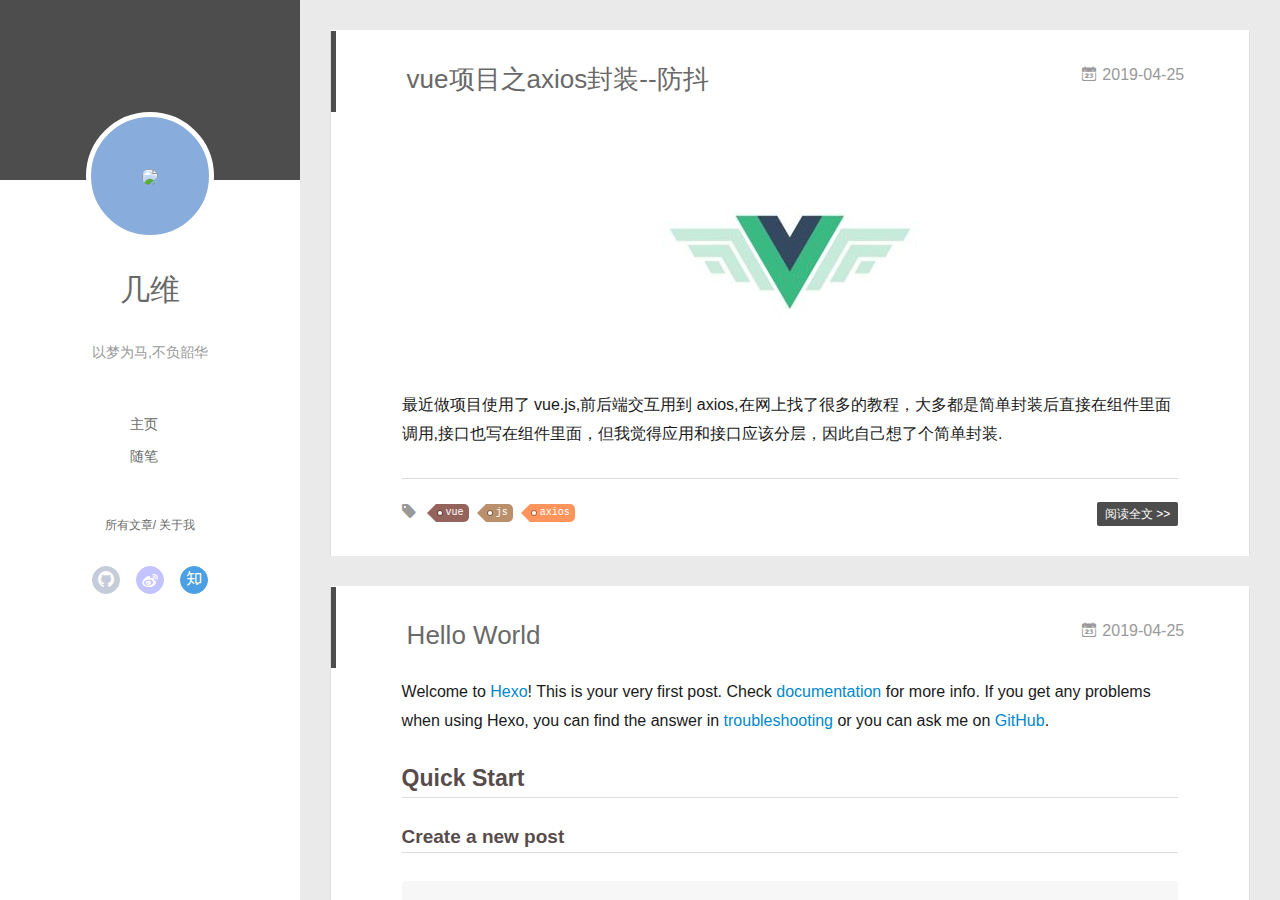
==== commit ced051c4: "Site updated: 2019-04-26 09:46:39" ====
--- a/index.html
+++ b/index.html
@@ -5,13 +5,13 @@
   
   <meta name="renderer" content="webkit">
   <meta http-equiv="X-UA-Compatible" content="IE=edge">
-  <link rel="dns-prefetch" href="http://yoursite.com">
+  <link rel="dns-prefetch" href="https://eterXing.github.io">
   <title>几维的个人博客</title>
   <meta name="viewport" content="width=device-width, initial-scale=1, maximum-scale=1">
   <meta name="description" content="前端开发">
 <meta property="og:type" content="website">
 <meta property="og:title" content="几维的个人博客">
-<meta property="og:url" content="http://yoursite.com/index.html">
+<meta property="og:url" content="https://eterXing.github.io/index.html">
 <meta property="og:site_name" content="几维的个人博客">
 <meta property="og:description" content="前端开发">
 <meta property="og:locale" content="default">
@@ -187,11 +187,11 @@
 		<ul class="article-tag-list">
 			 
         		<li class="article-tag-list-item">
-        			<a href="javascript:void(0)" class="js-tag article-tag-list-link color3">js</a>
+        			<a href="javascript:void(0)" class="js-tag article-tag-list-link color4">vue</a>
         		</li>
       		 
         		<li class="article-tag-list-item">
-        			<a href="javascript:void(0)" class="js-tag article-tag-list-link color4">vue</a>
+        			<a href="javascript:void(0)" class="js-tag article-tag-list-link color3">js</a>
         		</li>
       		 
         		<li class="article-tag-list-item">
@@ -392,11 +392,19 @@
           <ul class="article-tag-list" q-show="showTags">
              
               <li class="article-tag-list-item">
-                <a href="javascript:void(0)" class="js-tag color3">js</a>
+                <a href="javascript:void(0)" class="js-tag color3">游戏</a>
+              </li>
+             
+              <li class="article-tag-list-item">
+                <a href="javascript:void(0)" class="js-tag color3">旧事</a>
               </li>
              
               <li class="article-tag-list-item">
                 <a href="javascript:void(0)" class="js-tag color4">vue</a>
+              </li>
+             
+              <li class="article-tag-list-item">
+                <a href="javascript:void(0)" class="js-tag color3">js</a>
               </li>
              
               <li class="article-tag-list-item">
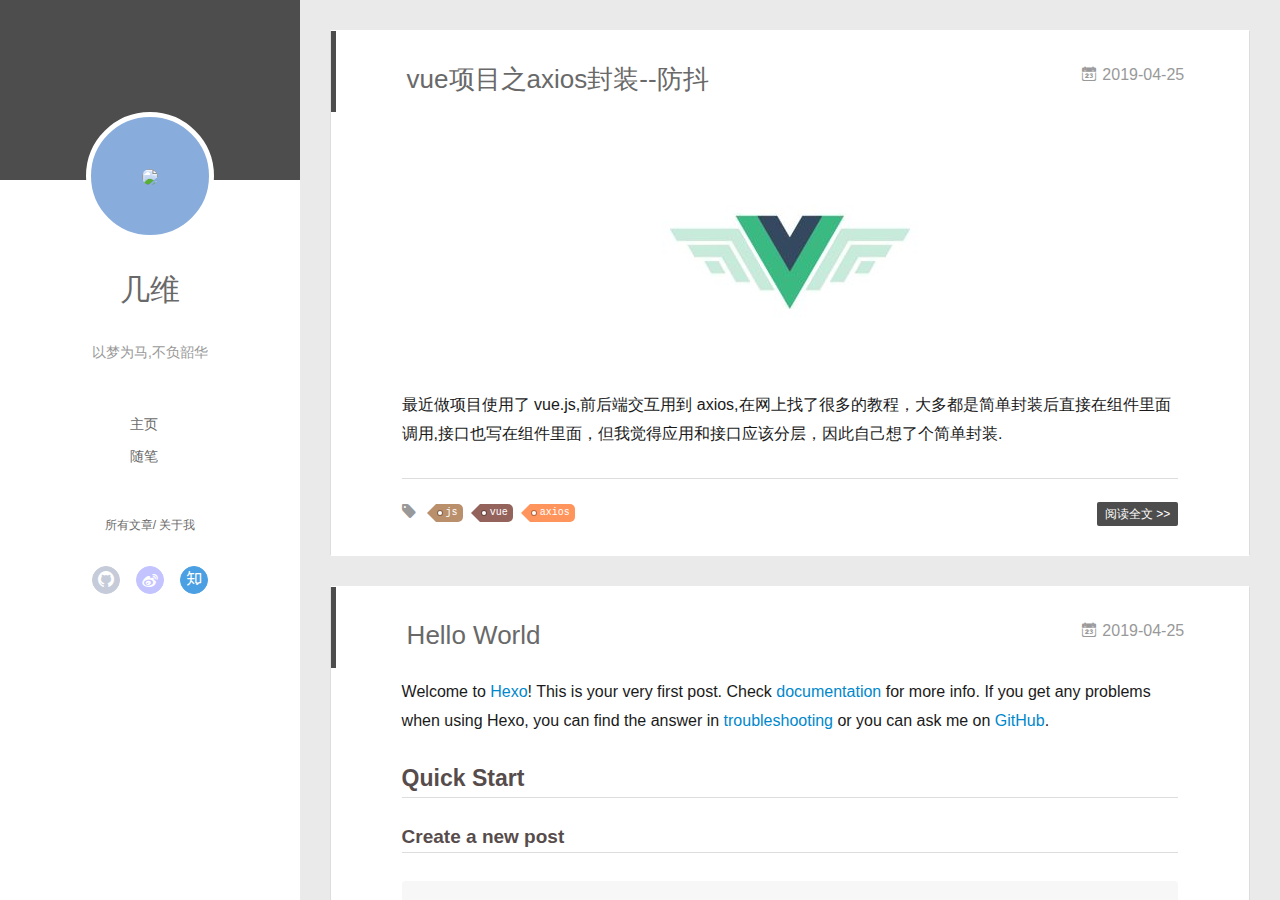
==== commit 853ee165: "Site updated: 2019-04-26 10:04:51" ====
--- a/index.html
+++ b/index.html
@@ -1,5 +1,6 @@
 <!DOCTYPE html>
 <html>
+
 <head><meta name="generator" content="Hexo 3.8.0">
   <meta charset="utf-8">
   
@@ -19,23 +20,37 @@
 <meta name="twitter:title" content="几维的个人博客">
 <meta name="twitter:description" content="前端开发">
   
-    <link rel="alternative" href="/atom.xml" title="几维的个人博客" type="application/atom+xml">
-  
-  
-    <link rel="icon" href="/assets/img/favicon.ico">
+  <link rel="alternative" href="/atom.xml" title="几维的个人博客" type="application/atom+xml">
+  
+  
+  <link rel="icon" href="/assets/img/favicon.ico">
   
   <link rel="stylesheet" type="text/css" href="/./main.0cf68a.css">
   <style type="text/css">
-  
     #container.show {
       background: linear-gradient(200deg,#a0cfe4,#e8c37e);
     }
+
   </style>
   
 
   
 
 </head>
+<script>
+  (function () {
+    var bp = document.createElement('script');
+    var curProtocol = window.location.protocol.split(':')[0];
+    if (curProtocol === 'https') {
+      bp.src = 'https://zz.bdstatic.com/linksubmit/push.js';
+    } else {
+      bp.src = 'http://push.zhanzhang.baidu.com/push.js';
+    }
+    var s = document.getElementsByTagName("script")[0];
+    s.parentNode.insertBefore(bp, s);
+  })();
+
+</script>
 </html>
 <body>
   <div id="container" q-class="show:isCtnShow">
@@ -187,11 +202,11 @@
 		<ul class="article-tag-list">
 			 
         		<li class="article-tag-list-item">
-        			<a href="javascript:void(0)" class="js-tag article-tag-list-link color4">vue</a>
+        			<a href="javascript:void(0)" class="js-tag article-tag-list-link color3">js</a>
         		</li>
       		 
         		<li class="article-tag-list-item">
-        			<a href="javascript:void(0)" class="js-tag article-tag-list-link color3">js</a>
+        			<a href="javascript:void(0)" class="js-tag article-tag-list-link color4">vue</a>
         		</li>
       		 
         		<li class="article-tag-list-item">
@@ -392,19 +407,11 @@
           <ul class="article-tag-list" q-show="showTags">
              
               <li class="article-tag-list-item">
-                <a href="javascript:void(0)" class="js-tag color3">游戏</a>
-              </li>
-             
-              <li class="article-tag-list-item">
-                <a href="javascript:void(0)" class="js-tag color3">旧事</a>
+                <a href="javascript:void(0)" class="js-tag color3">js</a>
               </li>
              
               <li class="article-tag-list-item">
                 <a href="javascript:void(0)" class="js-tag color4">vue</a>
-              </li>
-             
-              <li class="article-tag-list-item">
-                <a href="javascript:void(0)" class="js-tag color3">js</a>
               </li>
              
               <li class="article-tag-list-item">
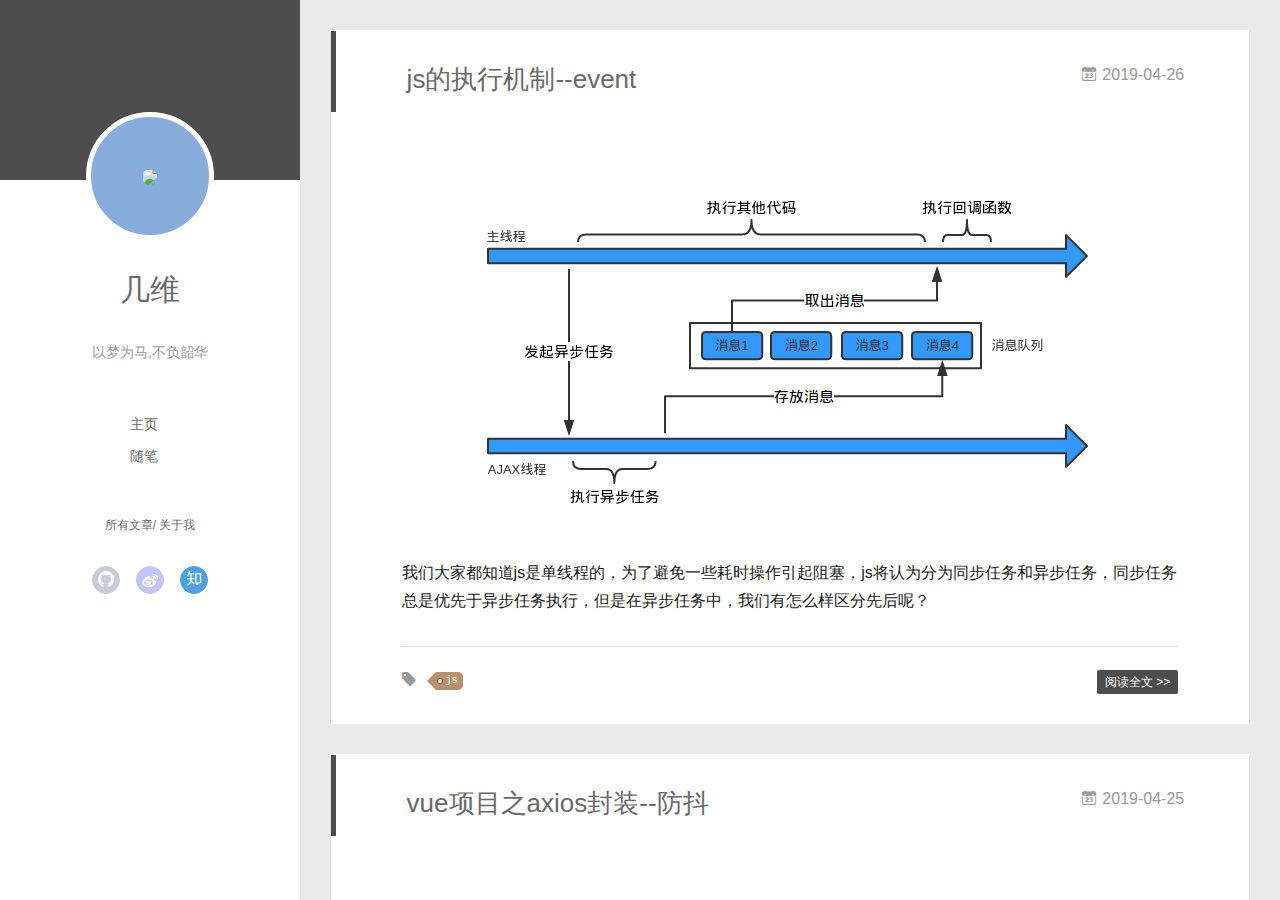
==== commit 0dd9b711: "Site updated: 2019-04-26 17:08:00" ====
--- a/index.html
+++ b/index.html
@@ -165,6 +165,80 @@
           </div>
           <div id="js-content" class="content-ll">
             
+  
+    <article id="post-Loop" class="article article-type-post  article-index" itemscope itemprop="blogPost">
+  <div class="article-inner">
+    
+      <header class="article-header">
+        
+  
+    <h1 itemprop="name">
+      <a class="article-title" href="/2019/04/26/Loop/">js的执行机制--event</a>
+    </h1>
+  
+
+        
+        <a href="/2019/04/26/Loop/" class="archive-article-date">
+  	<time datetime="2019-04-26T06:54:46.000Z" itemprop="datePublished"><i class="icon-calendar icon"></i>2019-04-26</time>
+</a>
+        
+      </header>
+    
+    <div class="article-entry" itemprop="articleBody">
+      
+        <p><div align="center"><br><img src="/assets/img/loopimg/ajax" alt="vue"><br></div><br>我们大家都知道js是单线程的，为了避免一些耗时操作引起阻塞，js将认为分为同步任务和异步任务，同步任务总是优先于异步任务执行，但是在异步任务中，我们有怎么样区分先后呢？</p>
+        
+      
+
+      
+    </div>
+    <div class="article-info article-info-index">
+      
+      
+	<div class="article-tag tagcloud">
+		<i class="icon-price-tags icon"></i>
+		<ul class="article-tag-list">
+			 
+        		<li class="article-tag-list-item">
+        			<a href="javascript:void(0)" class="js-tag article-tag-list-link color3">js</a>
+        		</li>
+      		
+		</ul>
+	</div>
+
+      
+
+      
+        <p class="article-more-link">
+          <a class="article-more-a" href="/2019/04/26/Loop/">阅读全文 >></a>
+        </p>
+      
+
+      
+      <div class="clearfix"></div>
+    </div>
+  </div>
+</article>
+
+<aside class="wrap-side-operation">
+    <div class="mod-side-operation">
+        
+        <div class="jump-container" id="js-jump-container" style="display:none;">
+            <a href="javascript:void(0)" class="mod-side-operation__jump-to-top">
+                <i class="icon-font icon-back"></i>
+            </a>
+            <div id="js-jump-plan-container" class="jump-plan-container" style="top: -11px;">
+                <i class="icon-font icon-plane jump-plane"></i>
+            </div>
+        </div>
+        
+        
+    </div>
+</aside>
+
+
+
+
   
     <article id="post-axios封装" class="article article-type-post  article-index" itemscope itemprop="blogPost">
   <div class="article-inner">
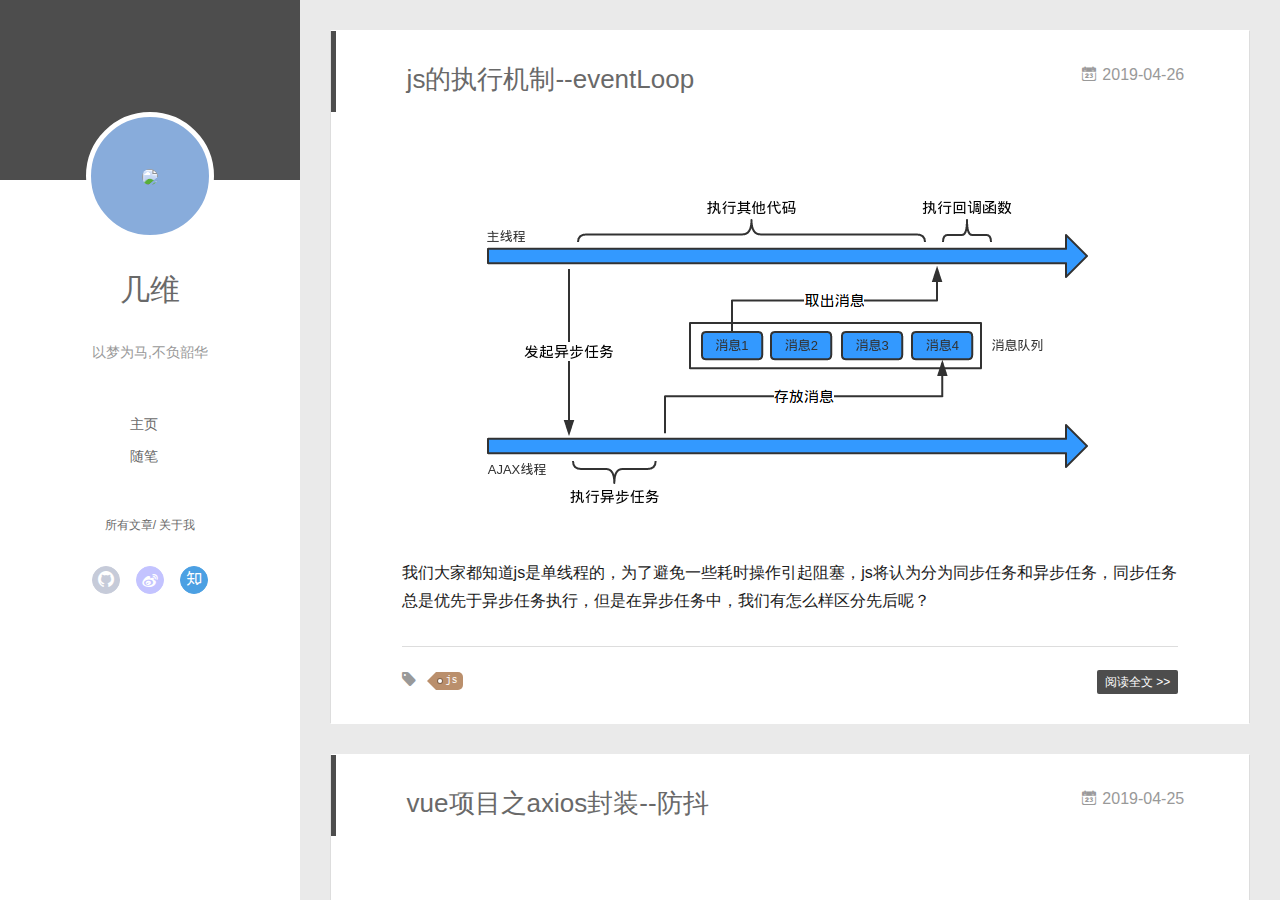
==== commit 98ae67d8: "Site updated: 2019-04-26 17:24:35" ====
--- a/index.html
+++ b/index.html
@@ -173,7 +173,7 @@
         
   
     <h1 itemprop="name">
-      <a class="article-title" href="/2019/04/26/Loop/">js的执行机制--event</a>
+      <a class="article-title" href="/2019/04/26/Loop/">js的执行机制--eventLoop</a>
     </h1>
   
 
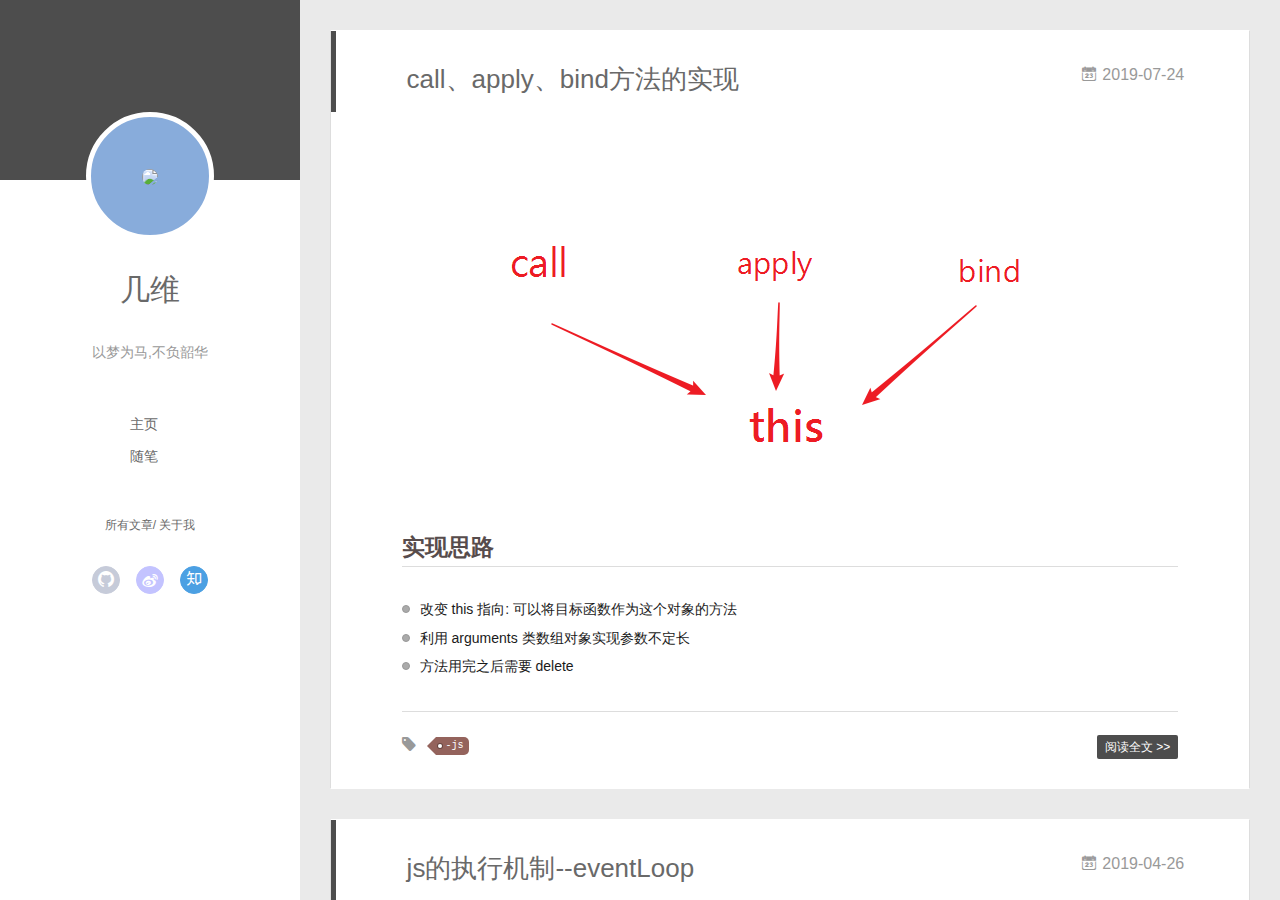
==== commit b95afa7c: "Site updated: 2019-07-24 16:27:48" ====
--- a/index.html
+++ b/index.html
@@ -166,6 +166,85 @@
           <div id="js-content" class="content-ll">
             
   
+    <article id="post-自己实现call、apply、bind方法" class="article article-type-post  article-index" itemscope itemprop="blogPost">
+  <div class="article-inner">
+    
+      <header class="article-header">
+        
+  
+    <h1 itemprop="name">
+      <a class="article-title" href="/2019/07/24/自己实现call、apply、bind方法/">call、apply、bind方法的实现</a>
+    </h1>
+  
+
+        
+        <a href="/2019/07/24/自己实现call、apply、bind方法/" class="archive-article-date">
+  	<time datetime="2019-07-24T06:41:53.000Z" itemprop="datePublished"><i class="icon-calendar icon"></i>2019-07-24</time>
+</a>
+        
+      </header>
+    
+    <div class="article-entry" itemprop="articleBody">
+      
+        <div align="center"><br><img src="/assets/img/pageimg/this.png" alt="vue"><br></div>
+
+<h2 id="实现思路"><a href="#实现思路" class="headerlink" title="实现思路"></a><strong>实现思路</strong></h2><ul>
+<li>改变 this 指向: 可以将目标函数作为这个对象的方法</li>
+<li>利用 arguments 类数组对象实现参数不定长</li>
+<li>方法用完之后需要 delete
+        
+      
+
+      
+    </li></ul></div>
+    <div class="article-info article-info-index">
+      
+      
+	<div class="article-tag tagcloud">
+		<i class="icon-price-tags icon"></i>
+		<ul class="article-tag-list">
+			 
+        		<li class="article-tag-list-item">
+        			<a href="javascript:void(0)" class="js-tag article-tag-list-link color4">-js</a>
+        		</li>
+      		
+		</ul>
+	</div>
+
+      
+
+      
+        <p class="article-more-link">
+          <a class="article-more-a" href="/2019/07/24/自己实现call、apply、bind方法/">阅读全文 >></a>
+        </p>
+      
+
+      
+      <div class="clearfix"></div>
+    </div>
+  </div>
+</article>
+
+<aside class="wrap-side-operation">
+    <div class="mod-side-operation">
+        
+        <div class="jump-container" id="js-jump-container" style="display:none;">
+            <a href="javascript:void(0)" class="mod-side-operation__jump-to-top">
+                <i class="icon-font icon-back"></i>
+            </a>
+            <div id="js-jump-plan-container" class="jump-plan-container" style="top: -11px;">
+                <i class="icon-font icon-plane jump-plane"></i>
+            </div>
+        </div>
+        
+        
+    </div>
+</aside>
+
+
+
+
+  
     <article id="post-Loop" class="article article-type-post  article-index" itemscope itemprop="blogPost">
   <div class="article-inner">
     
@@ -490,6 +569,10 @@
              
               <li class="article-tag-list-item">
                 <a href="javascript:void(0)" class="js-tag color1">axios</a>
+              </li>
+             
+              <li class="article-tag-list-item">
+                <a href="javascript:void(0)" class="js-tag color4">-js</a>
               </li>
             
             <div class="clearfix"></div>
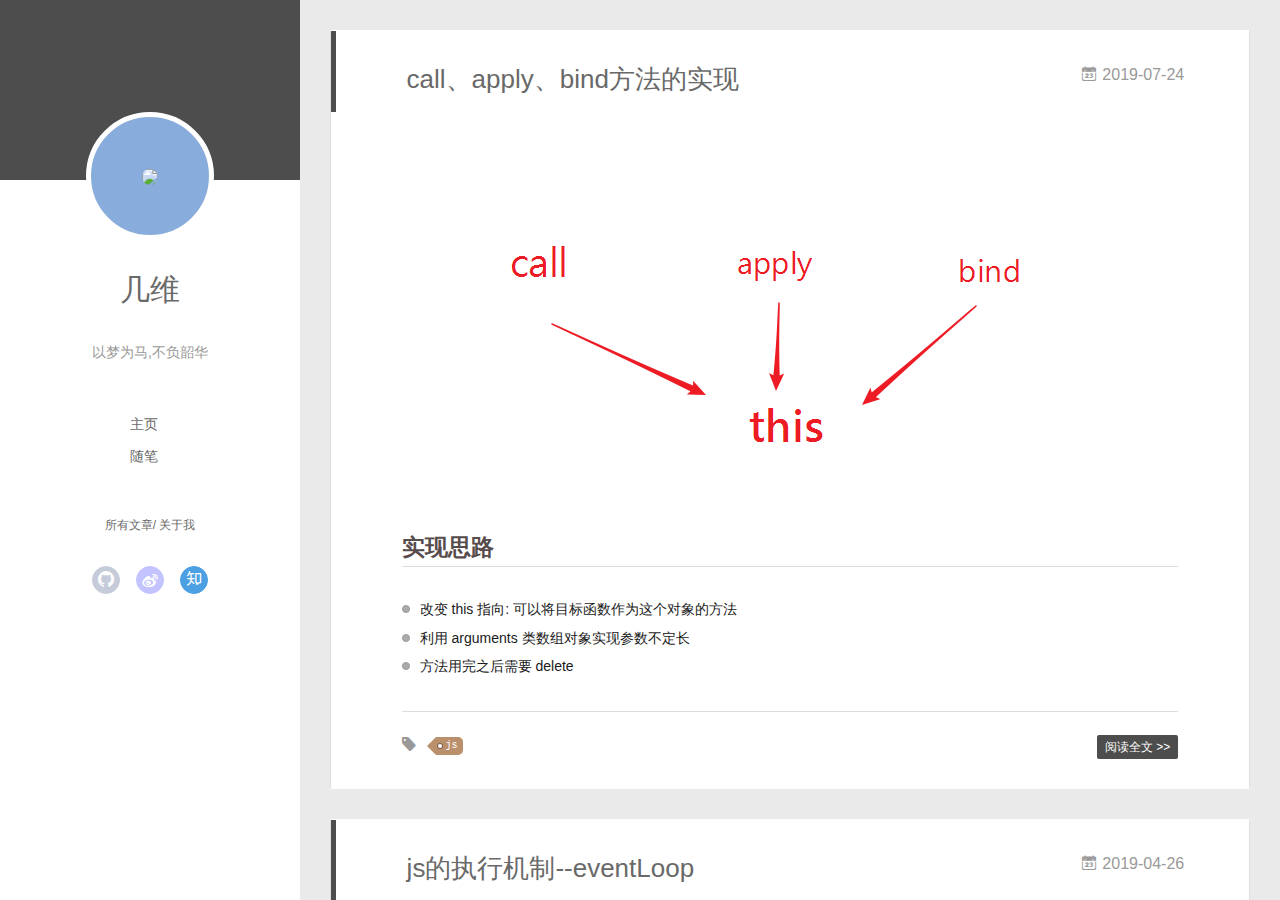
==== commit 3564def8: "Site updated: 2019-07-24 16:55:03" ====
--- a/index.html
+++ b/index.html
@@ -205,7 +205,7 @@
 		<ul class="article-tag-list">
 			 
         		<li class="article-tag-list-item">
-        			<a href="javascript:void(0)" class="js-tag article-tag-list-link color4">-js</a>
+        			<a href="javascript:void(0)" class="js-tag article-tag-list-link color3">js</a>
         		</li>
       		
 		</ul>
